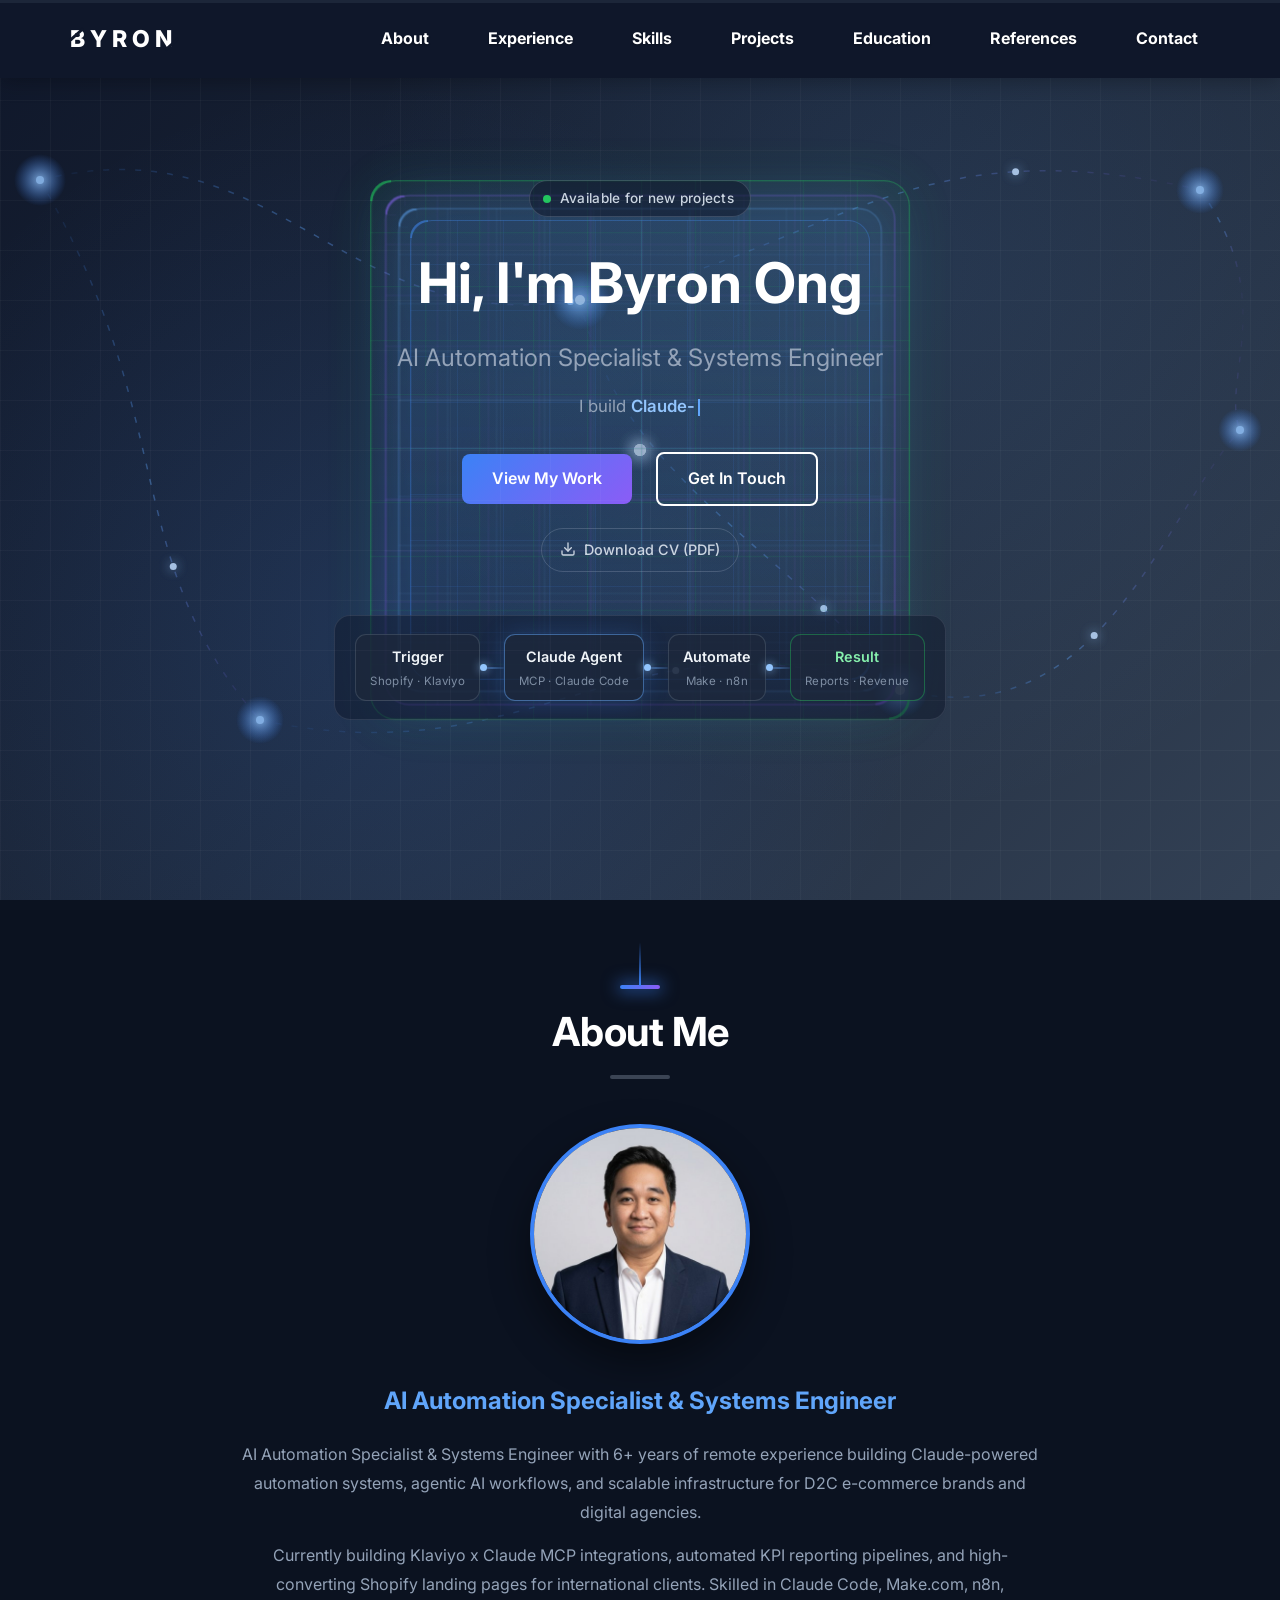
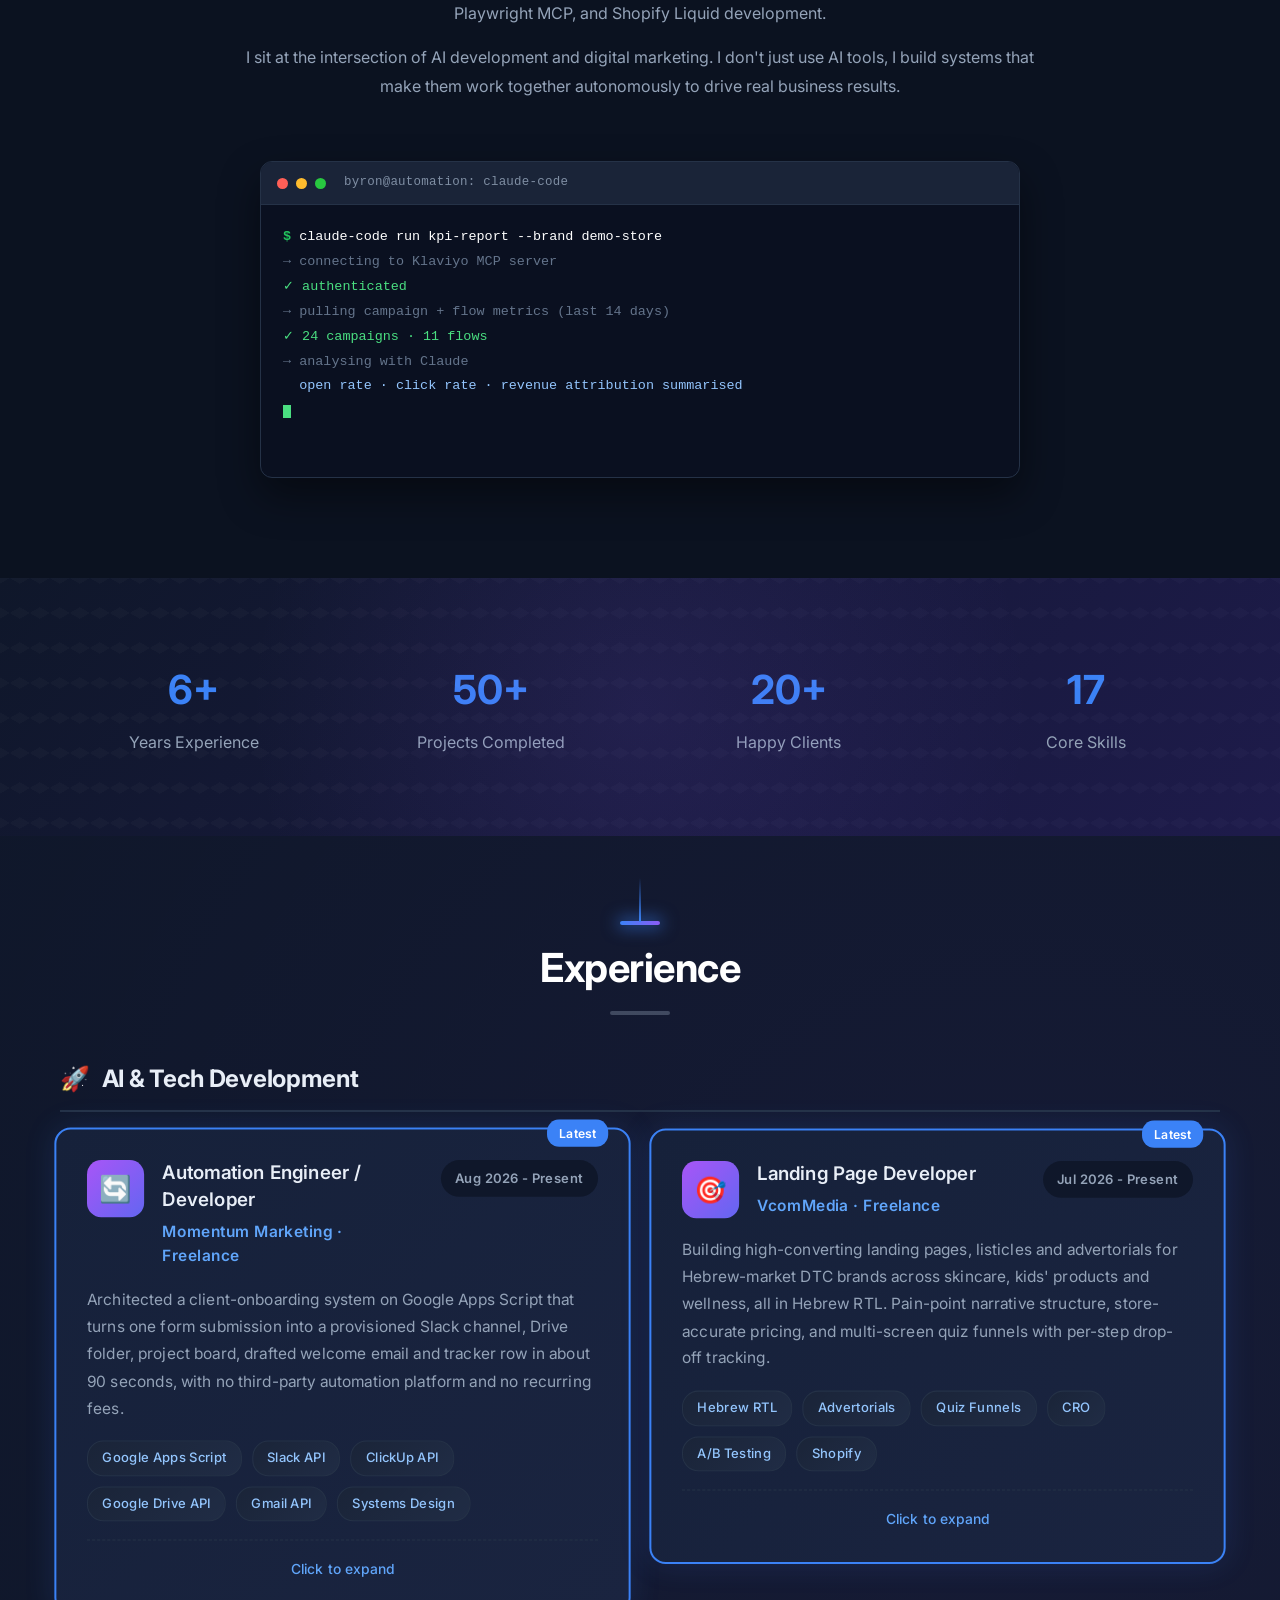
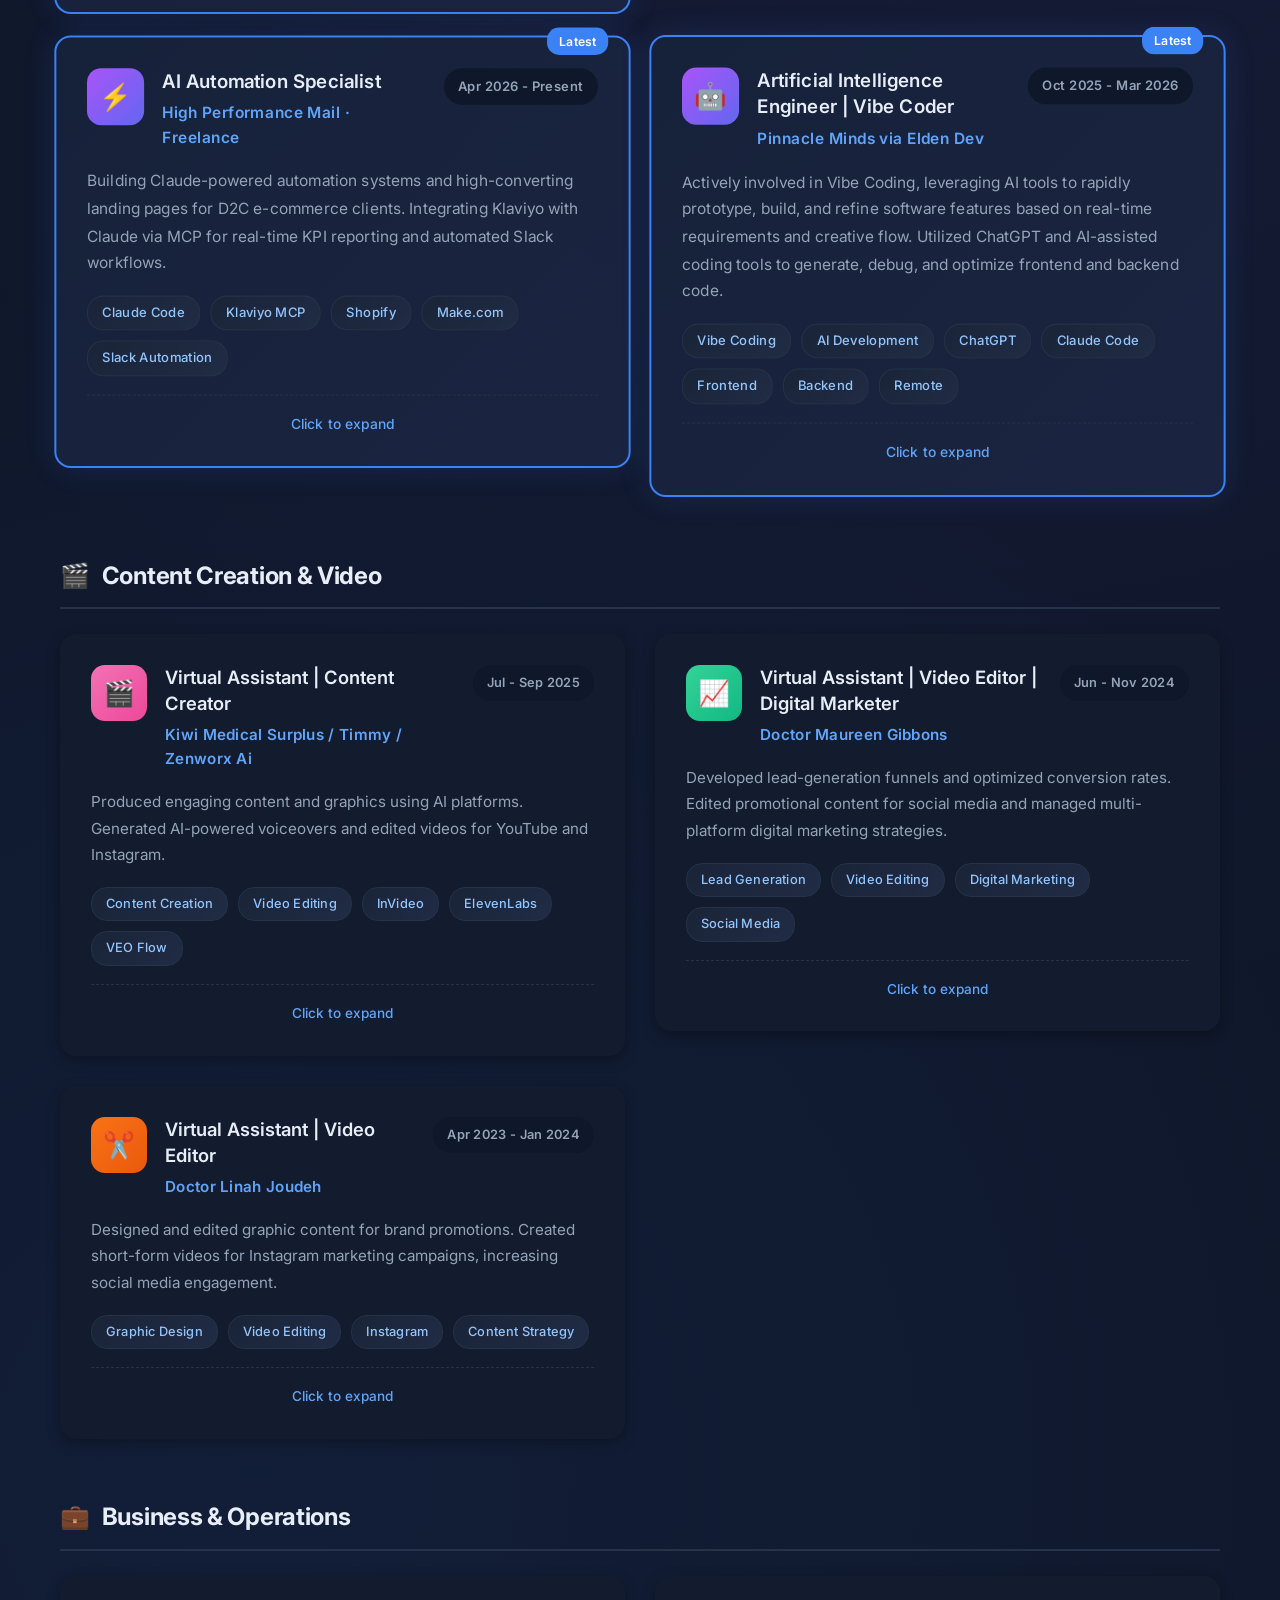
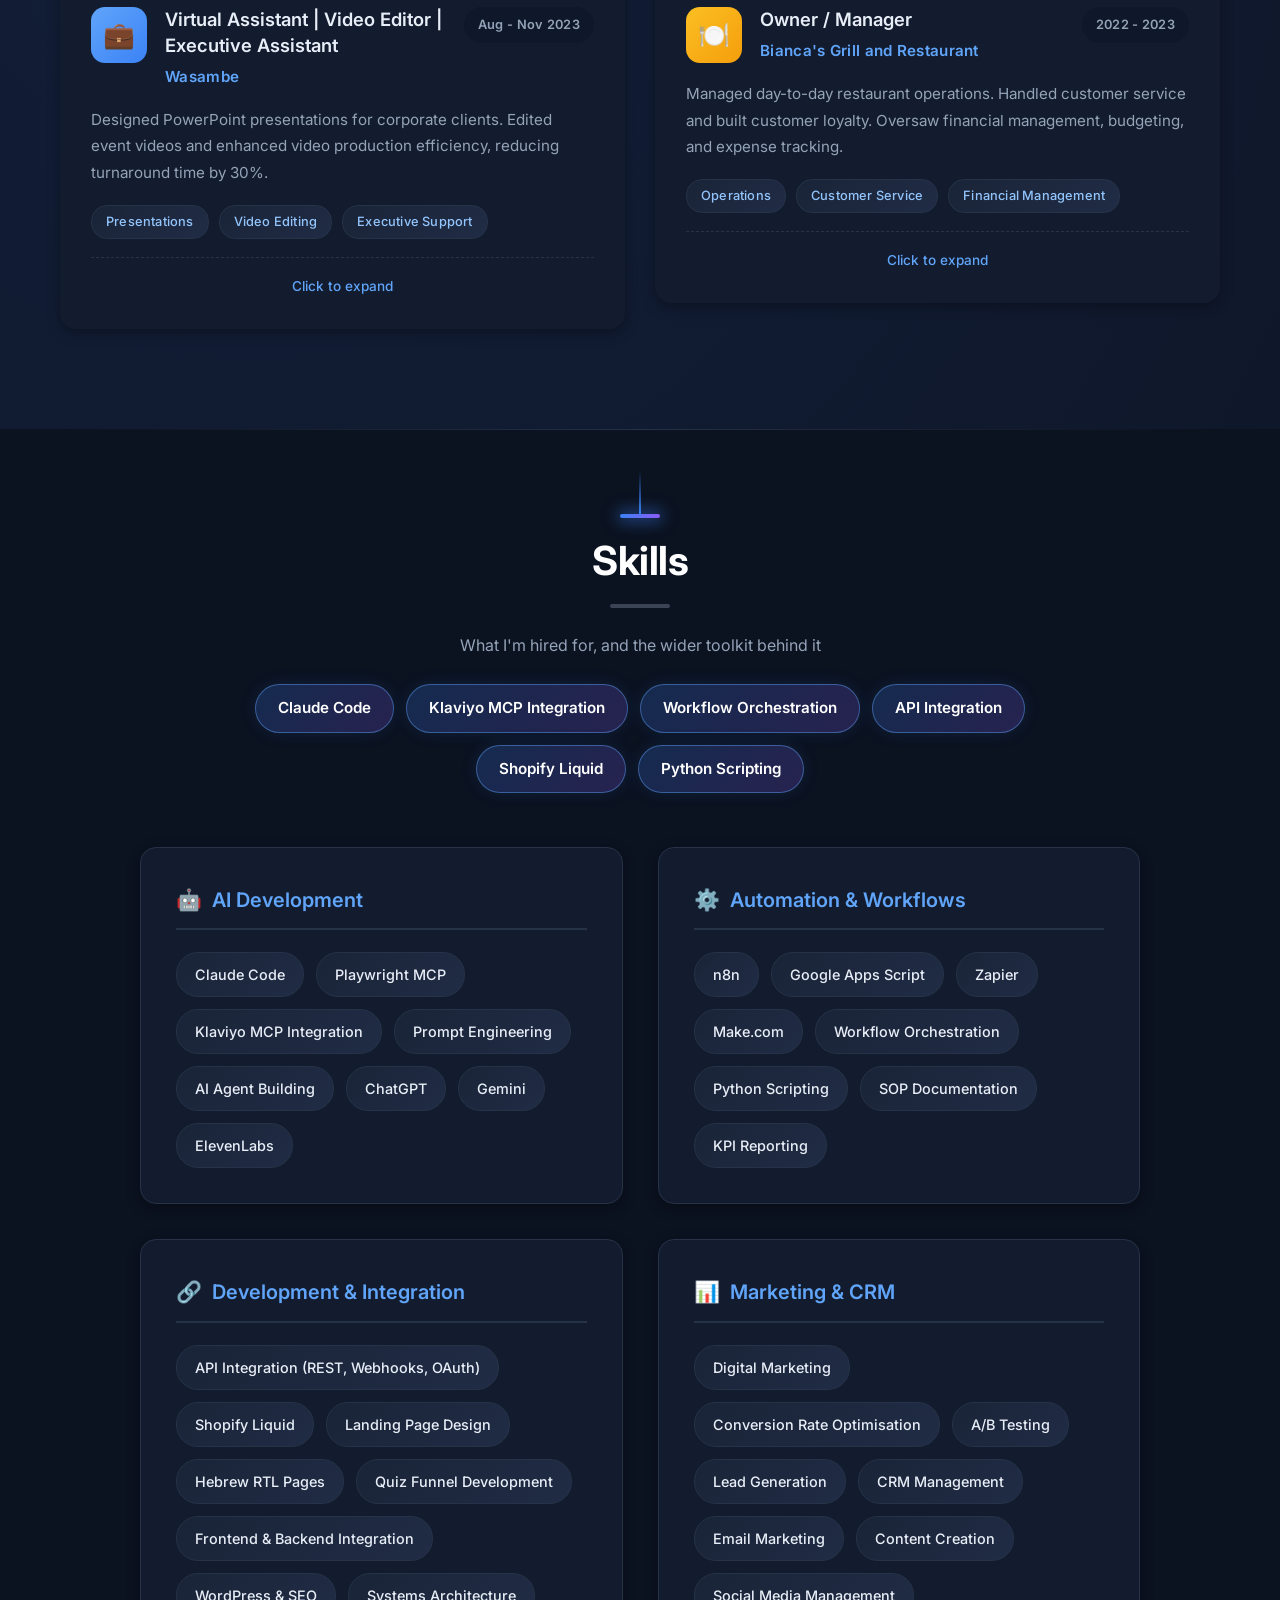
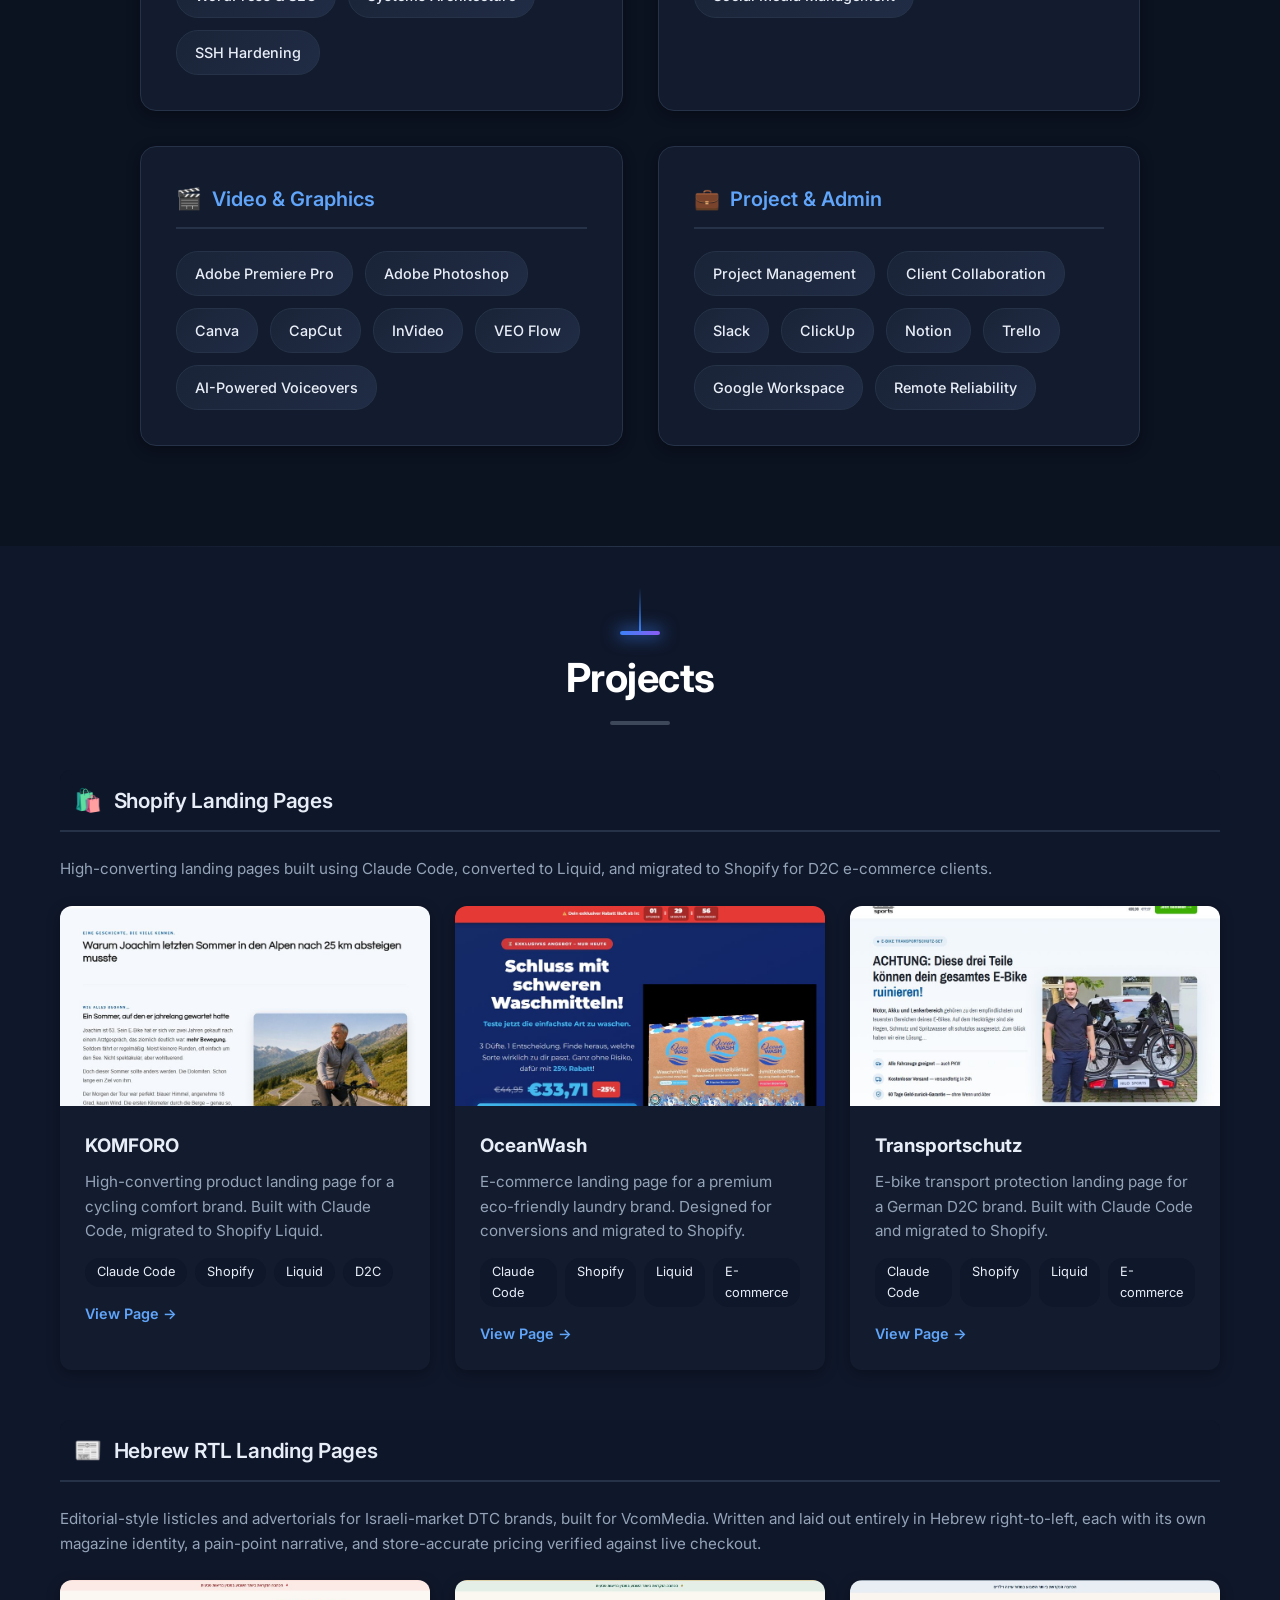
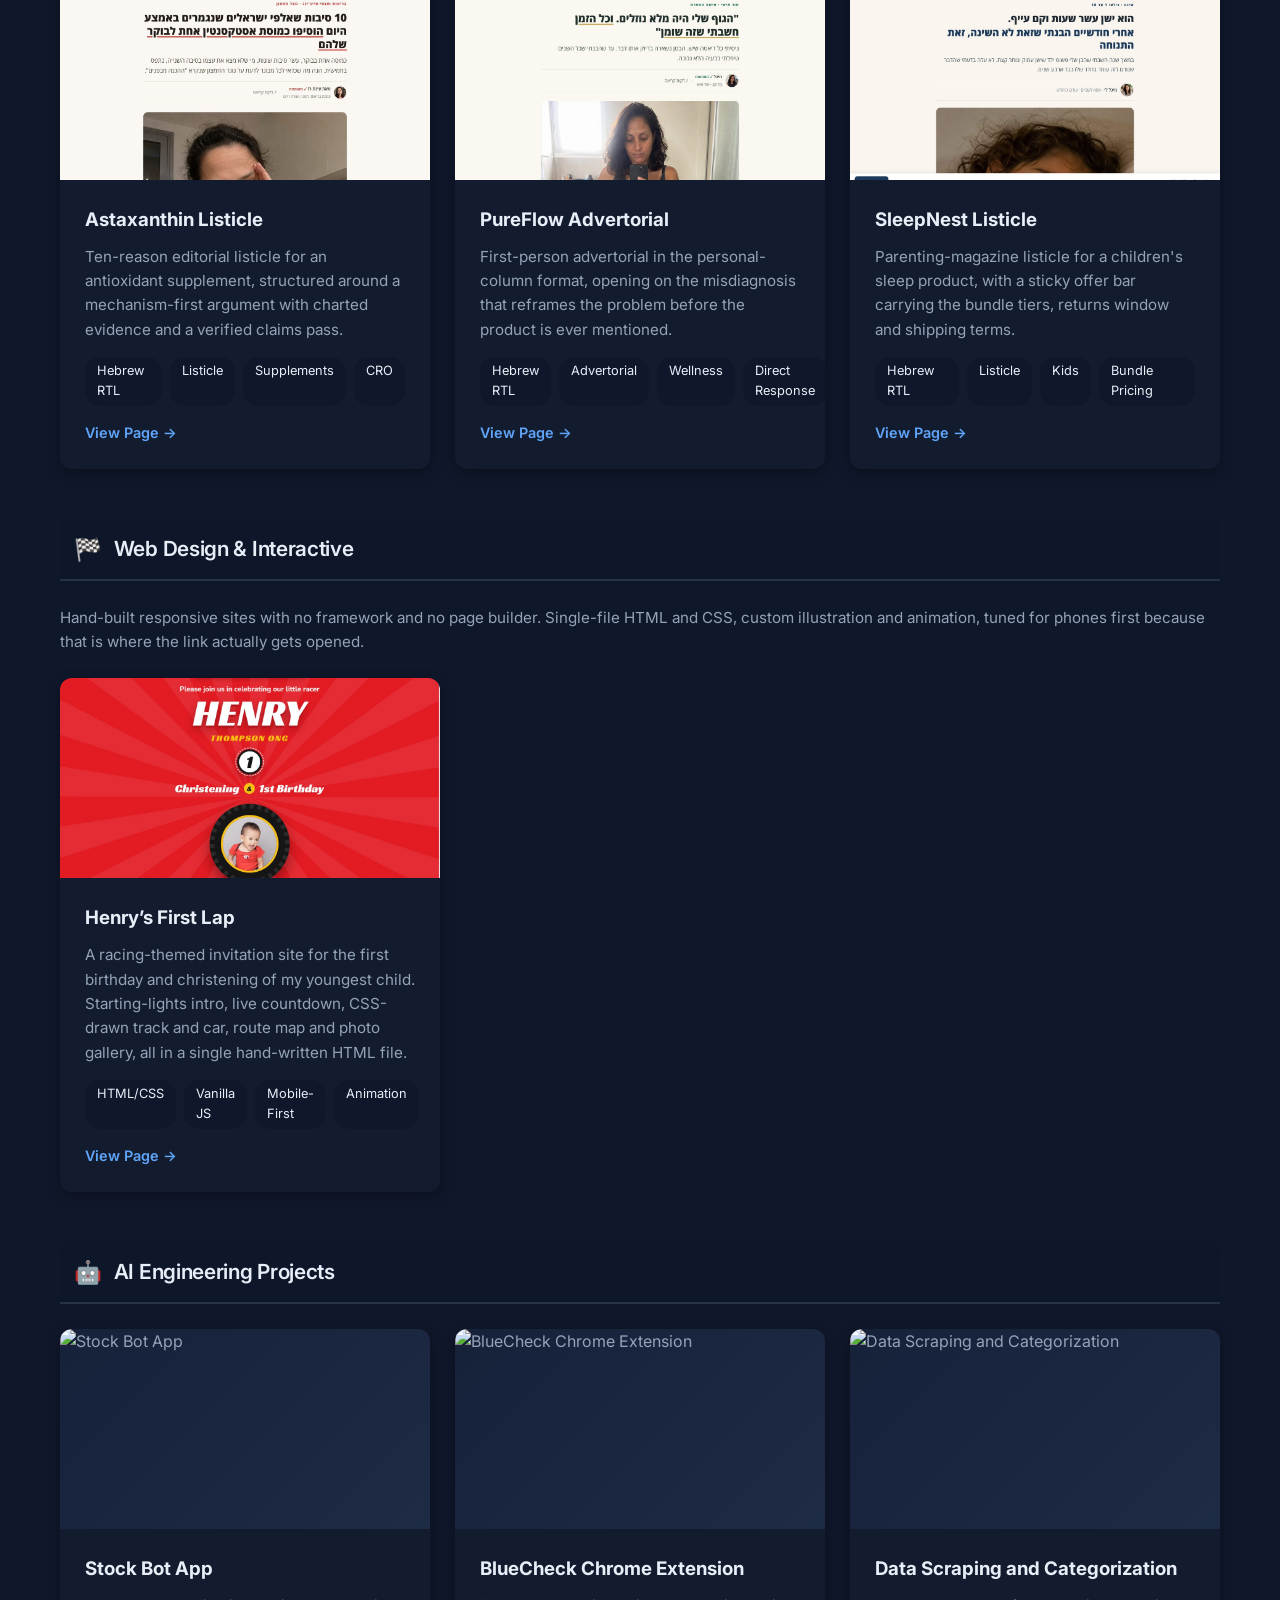
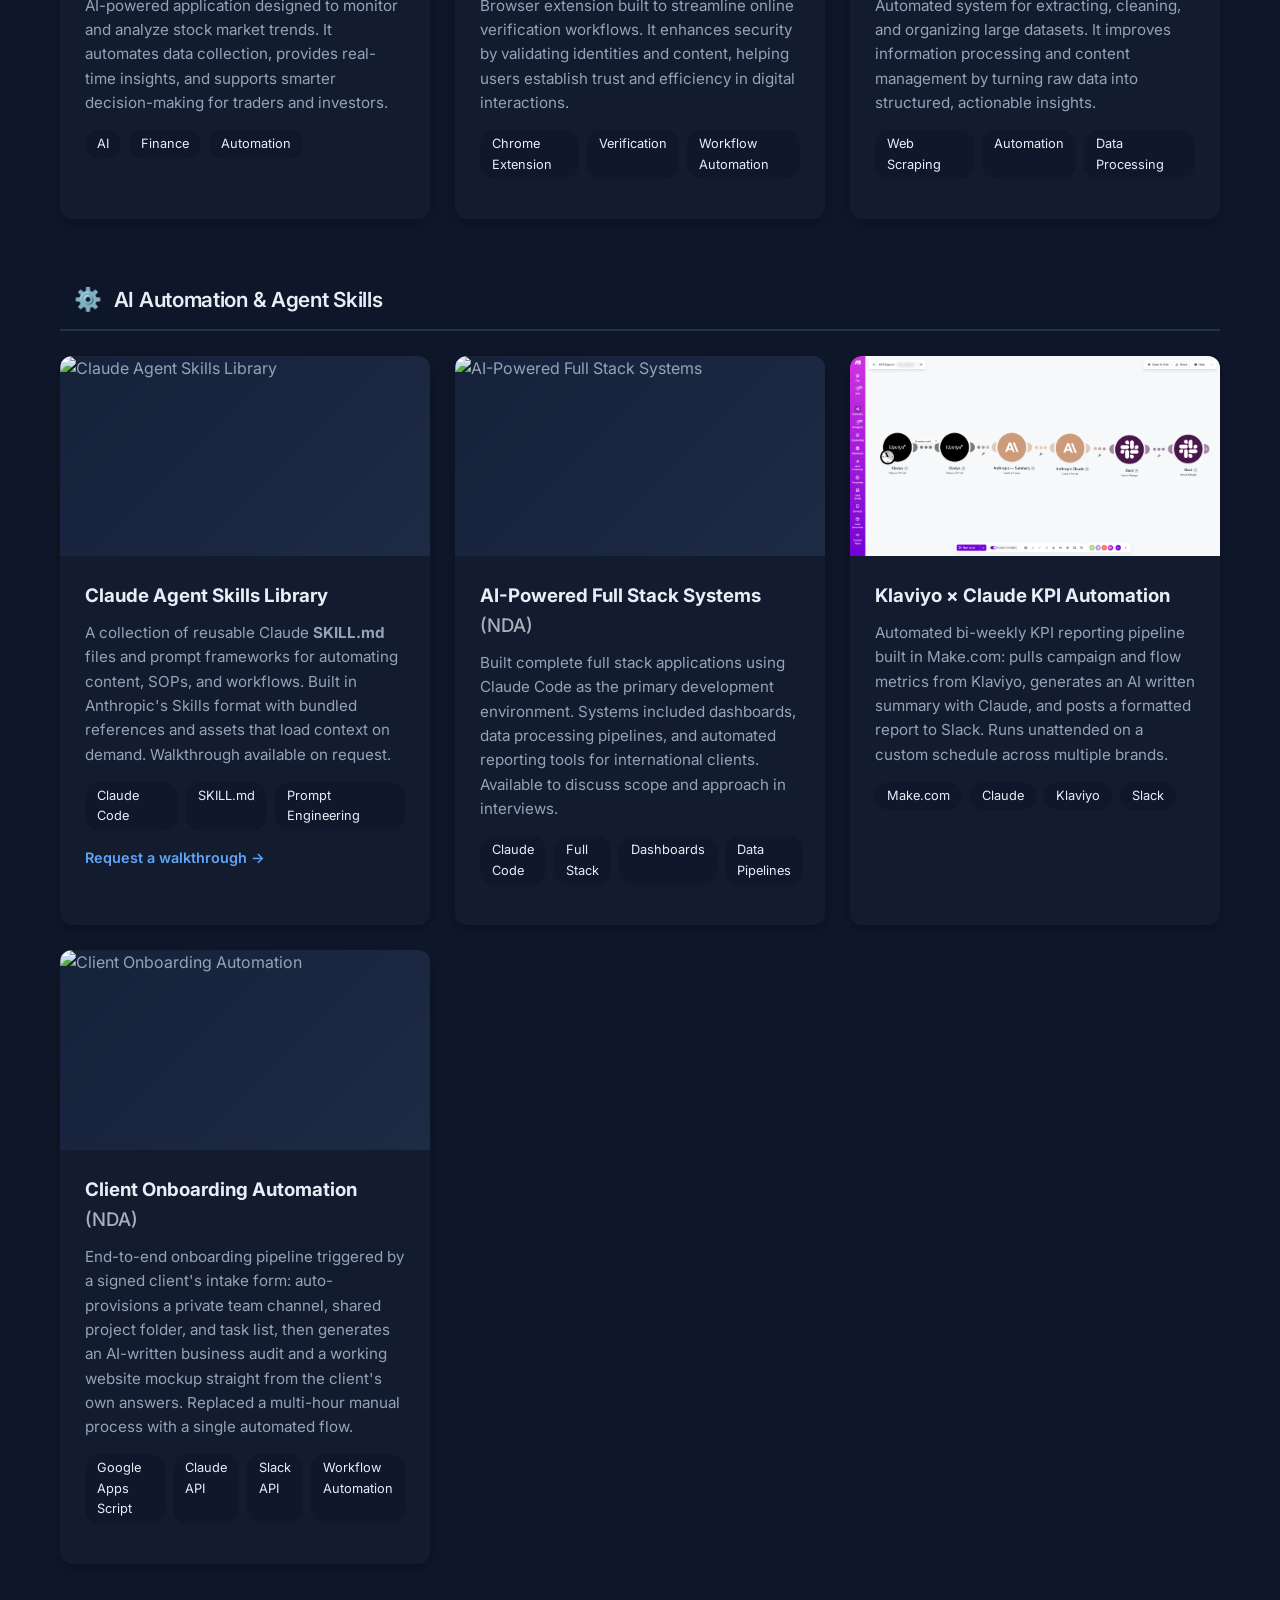
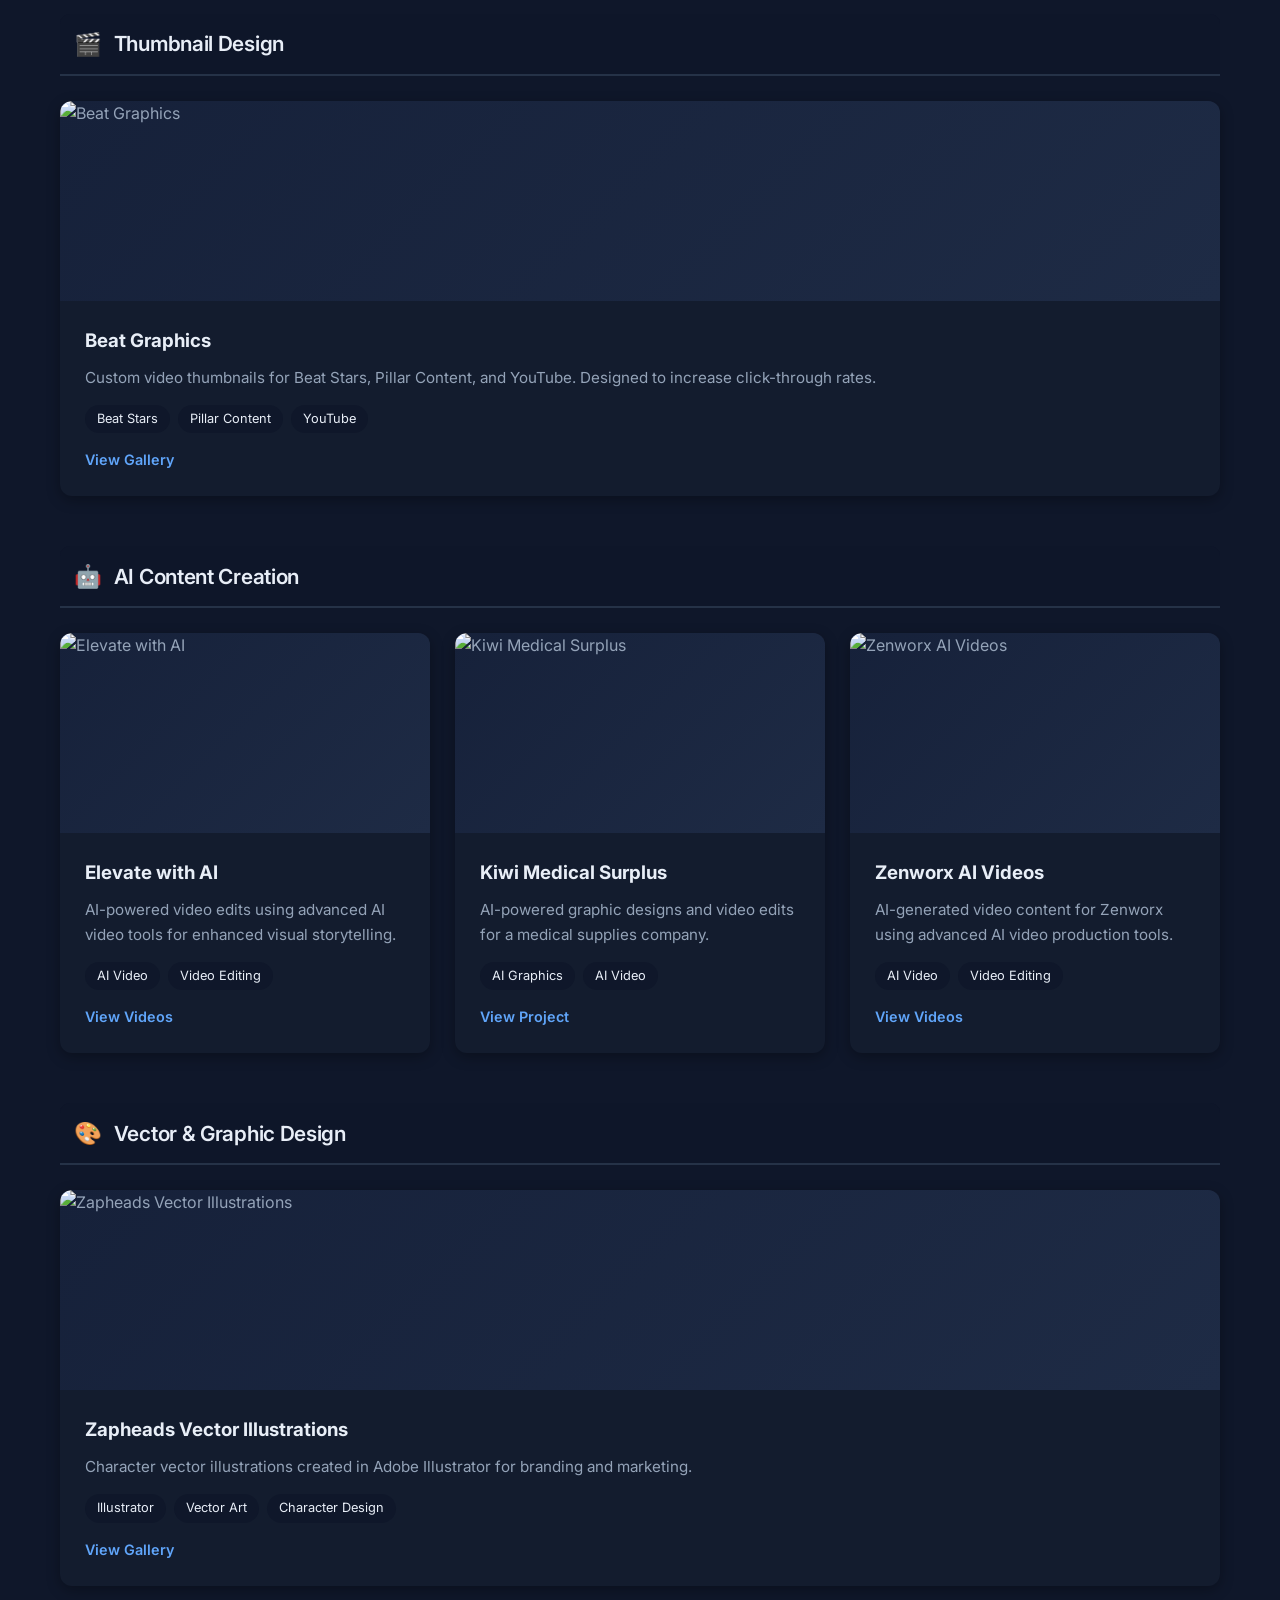
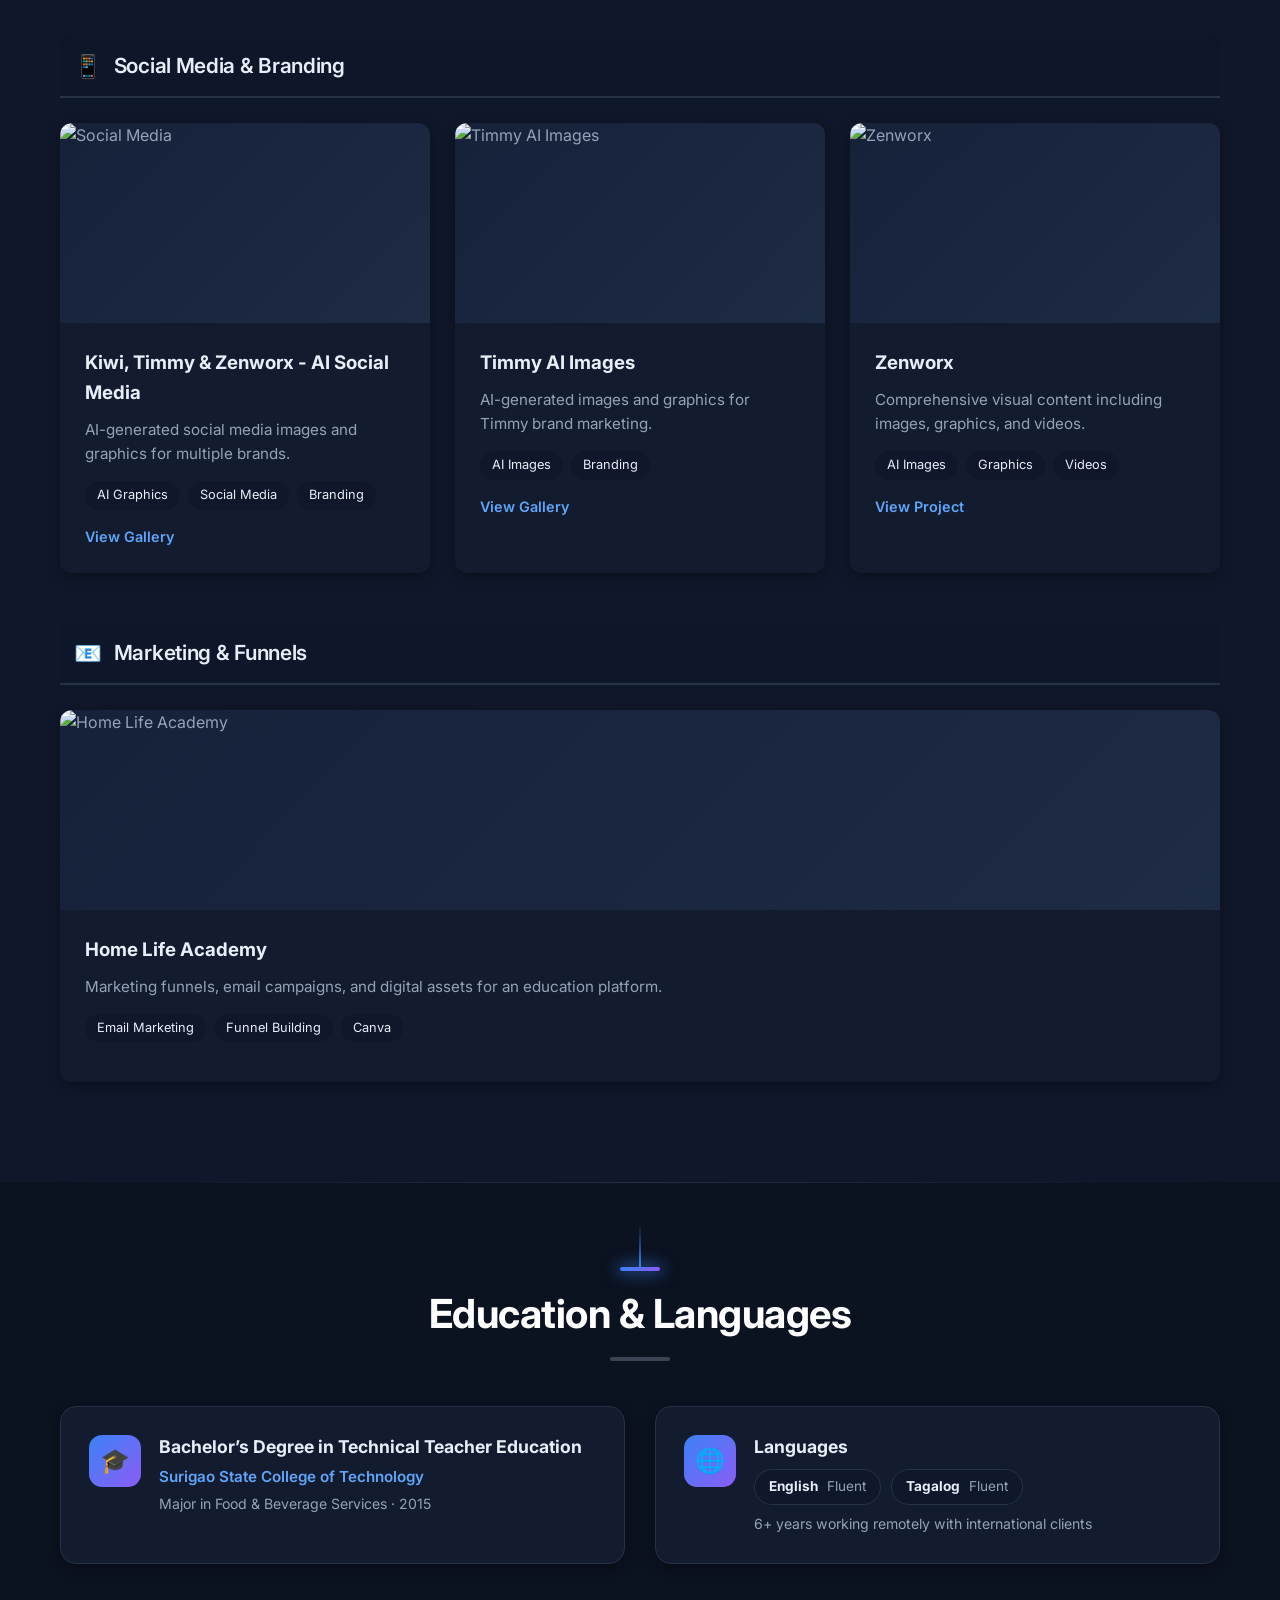
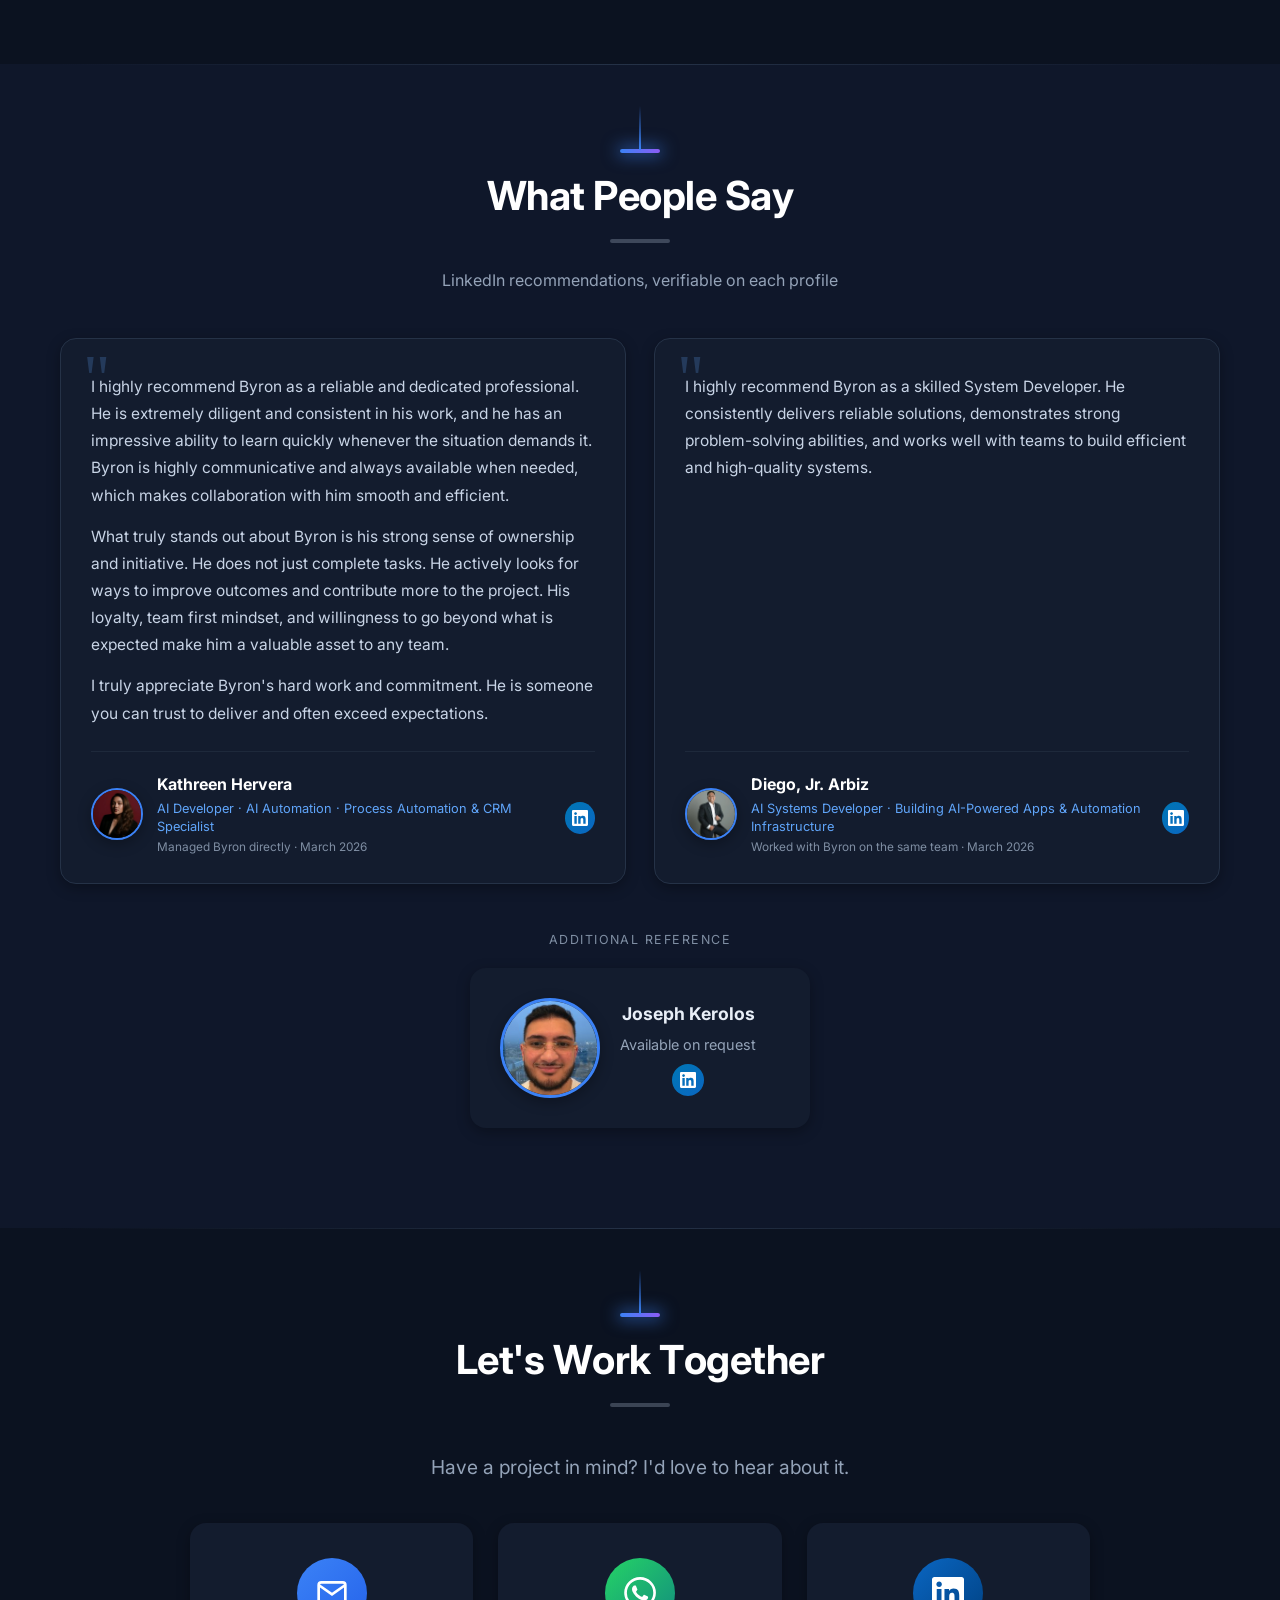
==== index.html @ 786660c9 "Reword Henry's First Lap description Name the occasion as the first birthday and christening of my y" ====
<!DOCTYPE html>
<html lang="en">
<head>
    <meta charset="UTF-8">
    <meta name="viewport" content="width=device-width, initial-scale=1.0">
    <title>Byron Ong | AI Automation Specialist &amp; Systems Engineer</title>
    <meta name="description" content="AI Automation Specialist &amp; Systems Engineer with 6+ years of remote experience. I build Claude-powered automations, agentic AI workflows, and high-converting Shopify landing pages for D2C brands and agencies.">
    <meta name="author" content="Byron Ong">
    <link rel="canonical" href="https://byronong-maker.github.io/Portfolio/">

    <!-- Open Graph: controls the preview card on LinkedIn, Facebook, Slack, WhatsApp -->
    <meta property="og:type" content="website">
    <meta property="og:site_name" content="Byron Ong">
    <meta property="og:title" content="Byron Ong | AI Automation Specialist &amp; Systems Engineer">
    <meta property="og:description" content="I build Claude-powered automations, agentic AI workflows, and high-converting Shopify landing pages. 6+ years remote, 50+ projects delivered.">
    <meta property="og:url" content="https://byronong-maker.github.io/Portfolio/">
    <meta property="og:image" content="https://byronong-maker.github.io/Portfolio/assets/og-cover.png">
    <meta property="og:image:width" content="1200">
    <meta property="og:image:height" content="630">
    <meta property="og:image:alt" content="Byron Ong, AI Automation Specialist and Systems Engineer">

    <!-- Twitter/X card -->
    <meta name="twitter:card" content="summary_large_image">
    <meta name="twitter:title" content="Byron Ong | AI Automation Specialist &amp; Systems Engineer">
    <meta name="twitter:description" content="I build Claude-powered automations, agentic AI workflows, and high-converting Shopify landing pages. 6+ years remote, 50+ projects delivered.">
    <meta name="twitter:image" content="https://byronong-maker.github.io/Portfolio/assets/og-cover.png">

    <link rel="icon" href="assets/favicon.svg" type="image/svg+xml">
    <link rel="stylesheet" href="style.css">

    <!-- Scroll-reveal is JS-driven, so without JS every section below the hero
         would stay at opacity 0 and the page would look empty. This shows
         everything immediately. style.css also carries a timed failsafe for the
         other case: JS enabled but script.js failing to load. -->
    <noscript>
        <style>
            .section,
            .experience-card,
            .project-card,
            .skill-category,
            .skill-category .skill-tag,
            .timeline-item,
            .contact-content,
            .contact-content .contact-card,
            .tagline,
            .btn,
            .hero-status,
            .hero-rotator,
            .hero-cv,
            .hero-pipeline {
                opacity: 1 !important;
                transform: none !important;
                animation: none !important;
            }
        </style>
    </noscript>
    <link rel="preconnect" href="https://fonts.googleapis.com">
    <link rel="preconnect" href="https://fonts.gstatic.com" crossorigin>
    <link href="https://fonts.googleapis.com/css2?family=Inter:wght@300;400;500;600;700&display=swap" rel="stylesheet">
</head>
<body>
    <div class="scroll-progress" aria-hidden="true"><span id="scrollProgress"></span></div>
    <nav class="navbar" style="background-color: #0f172a !important; position: fixed; top: 0; left: 0; right: 0; z-index: 99999;">
        <div class="nav-container">
            <a href="#home" class="logo" aria-label="Byron Ong, back to top"><span class="logo-word">BYRON</span></a>
            <ul class="nav-links" style="display: flex; gap: 30px; list-style: none; margin: 0; padding: 0;">
                <li><a href="#about">About</a></li>
                <li><a href="#experience">Experience</a></li>
                <li><a href="#skills">Skills</a></li>
                <li><a href="#projects">Projects</a></li>
                <li><a href="#education">Education</a></li>
                <li><a href="#references">References</a></li>
                <li><a href="#contact">Contact</a></li>
            </ul>
            <div class="hamburger">
                <span></span>
                <span></span>
                <span></span>
            </div>
        </div>
    </nav>

    <section id="home" class="hero">
        <svg class="hero-net" viewBox="0 0 1440 900" preserveAspectRatio="xMidYMid slice" aria-hidden="true" focusable="false">
            <defs>
                <linearGradient id="netEdge" x1="0" y1="0" x2="1" y2="0">
                    <stop offset="0%" stop-color="#3b82f6" stop-opacity="0.05"/>
                    <stop offset="50%" stop-color="#60a5fa" stop-opacity="0.45"/>
                    <stop offset="100%" stop-color="#8b5cf6" stop-opacity="0.05"/>
                </linearGradient>
                <radialGradient id="netNode">
                    <stop offset="0%" stop-color="#93c5fd" stop-opacity="0.9"/>
                    <stop offset="100%" stop-color="#3b82f6" stop-opacity="0"/>
                </radialGradient>
            </defs>
            <g class="net-edges" fill="none" stroke="url(#netEdge)" stroke-width="1.5">
                <path d="M120,180 C360,120 420,340 660,300" />
                <path d="M660,300 C900,260 980,120 1280,190" />
                <path d="M120,180 C260,420 200,560 340,720" />
                <path d="M340,720 C620,780 700,600 980,690" />
                <path d="M980,690 C1180,740 1240,520 1320,430" />
                <path d="M660,300 C700,480 860,540 980,690" />
                <path d="M1280,190 C1360,300 1300,380 1320,430" />
            </g>
            <g class="net-pulses" fill="#bfdbfe">
                <circle r="3.5"><animateMotion dur="7s" repeatCount="indefinite" path="M120,180 C360,120 420,340 660,300"/></circle>
                <circle r="3.5"><animateMotion dur="8s" begin="1.2s" repeatCount="indefinite" path="M660,300 C900,260 980,120 1280,190"/></circle>
                <circle r="3.5"><animateMotion dur="9s" begin="0.6s" repeatCount="indefinite" path="M120,180 C260,420 200,560 340,720"/></circle>
                <circle r="3.5"><animateMotion dur="7.5s" begin="2s" repeatCount="indefinite" path="M340,720 C620,780 700,600 980,690"/></circle>
                <circle r="3.5"><animateMotion dur="8.5s" begin="3s" repeatCount="indefinite" path="M980,690 C1180,740 1240,520 1320,430"/></circle>
                <circle r="3.5"><animateMotion dur="6.5s" begin="1.8s" repeatCount="indefinite" path="M660,300 C700,480 860,540 980,690"/></circle>
            </g>
            <g class="net-nodes">
                <circle cx="120" cy="180" r="26" fill="url(#netNode)"/><circle cx="120" cy="180" r="4" fill="#93c5fd"/>
                <circle cx="660" cy="300" r="30" fill="url(#netNode)"/><circle cx="660" cy="300" r="5" fill="#bfdbfe"/>
                <circle cx="1280" cy="190" r="24" fill="url(#netNode)"/><circle cx="1280" cy="190" r="4" fill="#93c5fd"/>
                <circle cx="340" cy="720" r="24" fill="url(#netNode)"/><circle cx="340" cy="720" r="4" fill="#93c5fd"/>
                <circle cx="980" cy="690" r="28" fill="url(#netNode)"/><circle cx="980" cy="690" r="5" fill="#bfdbfe"/>
                <circle cx="1320" cy="430" r="22" fill="url(#netNode)"/><circle cx="1320" cy="430" r="4" fill="#93c5fd"/>
            </g>
        </svg>
        <!-- The automation stack in real 3D: four layers a job passes through,
             matching the Trigger / Claude Agent / Automate / Result strip below.
             Pure CSS 3D transforms - real perspective, no WebGL, no library. -->
        <div class="hero-stack" aria-hidden="true">
            <div class="stack-scene">
                <!-- Ordered so a packet rising through Z travels Trigger ->
                     Claude Agent -> Automate -> Result, matching the strip. -->
                <div class="stack-plane" style="--z: 0px;   --tint: 59, 130, 246;"></div>
                <div class="stack-plane" style="--z: 74px;  --tint: 96, 165, 250;"></div>
                <div class="stack-plane" style="--z: 148px; --tint: 139, 92, 246;"></div>
                <div class="stack-plane" style="--z: 222px; --tint: 34, 197, 94;"></div>
                <span class="stack-packet" style="--delay: 0s;"></span>
                <span class="stack-packet" style="--delay: 2.4s;"></span>
                <span class="stack-packet" style="--delay: 4.8s;"></span>
            </div>
        </div>
        <div class="hero-content">
            <span class="hero-status"><span class="hero-status-dot"></span>Available for new projects</span>
            <h1>Hi, I'm <span class="highlight">Byron Ong</span></h1>
            <p class="tagline">AI Automation Specialist &amp; Systems Engineer</p>
            <p class="hero-rotator">I build <span class="hero-rotator-word" id="heroRotator">agentic AI workflows</span><span class="hero-caret" aria-hidden="true"></span></p>
            <div class="hero-cta">
                <a href="#projects" class="btn btn-primary">View My Work</a>
                <a href="#contact" class="btn btn-secondary">Get In Touch</a>
            </div>
            <a href="assets/Byron-Ong-CV.pdf" class="hero-cv" download>
                <svg viewBox="0 0 24 24" fill="none" stroke="currentColor" stroke-width="2" stroke-linecap="round" stroke-linejoin="round" aria-hidden="true">
                    <path d="M21 15v4a2 2 0 0 1-2 2H5a2 2 0 0 1-2-2v-4"/>
                    <polyline points="7 10 12 15 17 10"/>
                    <line x1="12" y1="15" x2="12" y2="3"/>
                </svg>
                Download CV (PDF)
            </a>
            <div class="hero-pipeline" role="img" aria-label="Automation pipeline: trigger, Claude agent, automation layer, delivered result">
                <div class="pipe-node">
                    <span class="pipe-stage">Trigger</span>
                    <span class="pipe-tech">Shopify &middot; Klaviyo</span>
                </div>
                <div class="pipe-link"><span class="pipe-packet"></span></div>
                <div class="pipe-node pipe-node-core">
                    <span class="pipe-stage">Claude Agent</span>
                    <span class="pipe-tech">MCP &middot; Claude Code</span>
                </div>
                <div class="pipe-link"><span class="pipe-packet" style="animation-delay:.9s"></span></div>
                <div class="pipe-node">
                    <span class="pipe-stage">Automate</span>
                    <span class="pipe-tech">Make &middot; n8n</span>
                </div>
                <div class="pipe-link"><span class="pipe-packet" style="animation-delay:1.8s"></span></div>
                <div class="pipe-node pipe-node-out">
                    <span class="pipe-stage">Result</span>
                    <span class="pipe-tech">Reports &middot; Revenue</span>
                </div>
            </div>
        </div>
    </section>

    <section id="about" class="section">
        <div class="container">
            <h2 class="section-title">About Me</h2>
            <div class="about-content">
                <div class="about-image">
                    <img src="assets/byron-profile.jpg" alt="Byron Ong" class="profile-photo">
                </div>
                <div class="about-text">
                    <h3>AI Automation Specialist & Systems Engineer</h3>
                    <p>AI Automation Specialist & Systems Engineer with 6+ years of remote experience building Claude-powered automation systems, agentic AI workflows, and scalable infrastructure for D2C e-commerce brands and digital agencies.</p>
                    <p>Currently building Klaviyo x Claude MCP integrations, automated KPI reporting pipelines, and high-converting Shopify landing pages for international clients. Skilled in Claude Code, Make.com, n8n, Playwright MCP, and Shopify Liquid development.</p>
                    <p>I sit at the intersection of AI development and digital marketing. I don't just use AI tools, I build systems that make them work together autonomously to drive real business results.</p>
                </div>
            </div>
            <div class="terminal" id="aboutTerminal" role="img" aria-label="Terminal demonstration of an automated Klaviyo KPI reporting pipeline built with Claude">
                <div class="terminal-bar">
                    <span class="terminal-dot red"></span>
                    <span class="terminal-dot amber"></span>
                    <span class="terminal-dot green"></span>
                    <span class="terminal-title">byron@automation: claude-code</span>
                </div>
                <pre class="terminal-body"><code id="terminalOut"></code><span class="terminal-caret" aria-hidden="true"></span></pre>
            </div>
        </div>
    </section>

    <section class="stats-section">
        <div class="container">
            <div class="stats-grid">
                <div class="stat-item">
                    <span class="stat-number">6+</span>
                    <span class="stat-label">Years Experience</span>
                </div>
                <div class="stat-item">
                    <span class="stat-number">50+</span>
                    <span class="stat-label">Projects Completed</span>
                </div>
                <div class="stat-item">
                    <span class="stat-number">20+</span>
                    <span class="stat-label">Happy Clients</span>
                </div>
                <div class="stat-item">
                    <span class="stat-number">17</span>
                    <span class="stat-label">Core Skills</span>
                </div>
            </div>
        </div>
    </section>

    <section id="experience" class="section bg-light">
        <div class="container">
            <h2 class="section-title">Experience</h2>
            
            <div class="experience-category">
                <h3 class="category-title"><span class="category-icon">🚀</span> AI & Tech Development</h3>
                <div class="experience-grid">
                    <div class="experience-card featured" onclick="toggleExperience(this)">
                        <div class="experience-header">
                            <div class="experience-icon gradient-ai">🔄</div>
                            <div class="experience-title">
                                <h3>Automation Engineer / Developer</h3>
                                <p class="company">Momentum Marketing · Freelance</p>
                            </div>
                            <span class="experience-date">Aug 2026 - Present</span>
                        </div>
                        <p class="experience-desc">Architected a client-onboarding system on Google Apps Script that turns one form submission into a provisioned Slack channel, Drive folder, project board, drafted welcome email and tracker row in about 90 seconds, with no third-party automation platform and no recurring fees.</p>
                        <div class="experience-tags">
                            <span class="tag">Google Apps Script</span>
                            <span class="tag">Slack API</span>
                            <span class="tag">ClickUp API</span>
                            <span class="tag">Google Drive API</span>
                            <span class="tag">Gmail API</span>
                            <span class="tag">Systems Design</span>
                        </div>
                        <div class="experience-details">
                            <ul>
                                <li>Architected a fully automated client-onboarding system using Google Apps Script as the central orchestrator, removing the need for third-party automation platforms and their recurring fees</li>
                                <li>Built an end-to-end workflow from a single form submission: provisions a private Slack channel, duplicates a Drive folder template, creates a project pre-loaded with 15 delivery tasks, drafts a personalised welcome email, and logs the client to a tracking spreadsheet</li>
                                <li>Integrated the Slack, Google Drive, ClickUp and Gmail APIs into one script-driven pipeline, using a shared client-slug naming convention so every downstream system stays linked and searchable</li>
                                <li>Implemented secure credential handling via Script Properties with no hardcoded tokens, plus configuration validation and dry-run test functions to de-risk deployment</li>
                                <li>Authored the full implementation guide covering setup, configuration, testing, troubleshooting and planned extensions including offboarding and stalled-project alerts</li>
                            </ul>
                        </div>
                        <span class="expand-hint">Click to expand</span>
                    </div>
                    <div class="experience-card featured" onclick="toggleExperience(this)">
                        <div class="experience-header">
                            <div class="experience-icon gradient-ai">🎯</div>
                            <div class="experience-title">
                                <h3>Landing Page Developer</h3>
                                <p class="company">VcomMedia · Freelance</p>
                            </div>
                            <span class="experience-date">Jul 2026 - Present</span>
                        </div>
                        <p class="experience-desc">Building high-converting landing pages, listicles and advertorials for Hebrew-market DTC brands across skincare, kids' products and wellness, all in Hebrew RTL. Pain-point narrative structure, store-accurate pricing, and multi-screen quiz funnels with per-step drop-off tracking.</p>
                        <div class="experience-tags">
                            <span class="tag">Hebrew RTL</span>
                            <span class="tag">Advertorials</span>
                            <span class="tag">Quiz Funnels</span>
                            <span class="tag">CRO</span>
                            <span class="tag">A/B Testing</span>
                            <span class="tag">Shopify</span>
                        </div>
                        <div class="experience-details">
                            <ul>
                                <li>Built and optimised landing pages, listicles and advertorials for multiple Hebrew-market DTC e-commerce brands spanning skincare, kids' products, wellness and quiz funnels, all in Hebrew RTL</li>
                                <li>Restructured page narratives around a pain-point framework of problem, mechanism, proof and close, replacing generic claims with brand-owned imagery, verified ingredient data and store-accurate pricing</li>
                                <li>Rebuilt product offer and bundle-pricing logic across single, buy-2-get-1 and buy-3-get-2 tiers, then click-tested checkout flows to confirm pricing and CTAs matched live store data</li>
                                <li>Designed multi-variant test pages with three hero and title variations on a shared page body, and multi-screen quiz funnels with per-step drop-off tracking to surface conversion bottlenecks</li>
                                <li>Maintained compliance awareness across copy and imagery, avoiding medical, FTC and Meta-risk claims, and coordinated directly with clients to close guarantees, certifications and pricing confirmations before publishing</li>
                            </ul>
                        </div>
                        <span class="expand-hint">Click to expand</span>
                    </div>
                    <div class="experience-card featured" onclick="toggleExperience(this)">
                        <div class="experience-header">
                            <div class="experience-icon gradient-ai">⚡</div>
                            <div class="experience-title">
                                <h3>AI Automation Specialist</h3>
                                <p class="company">High Performance Mail · Freelance</p>
                            </div>
                            <span class="experience-date">Apr 2026 - Present</span>
                        </div>
                        <p class="experience-desc">Building Claude-powered automation systems and high-converting landing pages for D2C e-commerce clients. Integrating Klaviyo with Claude via MCP for real-time KPI reporting and automated Slack workflows.</p>
                        <div class="experience-tags">
                            <span class="tag">Claude Code</span>
                            <span class="tag">Klaviyo MCP</span>
                            <span class="tag">Shopify</span>
                            <span class="tag">Make.com</span>
                            <span class="tag">Slack Automation</span>
                        </div>
                        <div class="experience-details">
                            <ul>
                                <li>Connected Claude AI to Klaviyo via MCP server, enabling live querying of campaign and flow KPI data including open rates, click rates, and revenue attribution directly through Claude Code</li>
                                <li>Built structured KPI reporting workflows using Make.com pipelines that automatically pull Klaviyo data, analyze it with Claude, and post formatted reports to Slack on a scheduled basis</li>
                                <li>Designed and developed high-converting landing pages using HTML and CSS, then migrated them to Shopify by converting code to Liquid templates</li>
                                <li>Created detailed SOP documents for e-commerce teams covering end-to-end AI-assisted email marketing workflows from setup to automated reporting</li>
                                <li><strong>Landing Page Pipeline</strong> - Claude generates HTML → converted to Liquid → migrated to Shopify client stores</li>
                                <li><strong>Klaviyo KPI Automation</strong> - Automated campaign and flow reporting for multiple D2C brands via Slack</li>
                            </ul>
                        </div>
                        <span class="expand-hint">Click to expand</span>
                    </div>
                    <div class="experience-card featured" onclick="toggleExperience(this)">
                        <div class="experience-header">
                            <div class="experience-icon gradient-ai">🤖</div>
                            <div class="experience-title">
                                <h3>Artificial Intelligence Engineer | Vibe Coder</h3>
                                <p class="company">Pinnacle Minds via Elden Dev</p>
                            </div>
                            <span class="experience-date">Oct 2025 - Mar 2026</span>
                        </div>
                        <p class="experience-desc">Actively involved in Vibe Coding, leveraging AI tools to rapidly prototype, build, and refine software features based on real-time requirements and creative flow. Utilized ChatGPT and AI-assisted coding tools to generate, debug, and optimize frontend and backend code.</p>
                        <div class="experience-tags">
                            <span>Vibe Coding</span>
                            <span>AI Development</span>
                            <span>ChatGPT</span>
                            <span>Claude Code</span>
                            <span>Frontend</span>
                            <span>Backend</span>
                            <span>Remote</span>
                        </div>
                        <div class="experience-details">
                            <h4>Key Responsibilities:</h4>
                            <ul>
                                <li>Utilized AI tools to rapidly prototype, build, and refine software features</li>
                                <li>Collaborated with the Elden Dev team to translate ideas, prompts, and functional requirements into working applications</li>
                                <li>Built and improved internal tools, dashboards, and automation workflows</li>
                                <li>Reviewed AI-generated code to ensure functionality and clean implementations</li>
                                <li>Adapted quickly to changing project needs in a remote, AI-driven environment</li>
                            </ul>
                            <h4>Key Achievements:</h4>
                            <ul>
                                <li>Reduced development time by 40% using vibe coding methodologies</li>
                                <li>Built and deployed web applications using AI-assisted development workflows</li>
                                <li>Integrated ChatGPT API for intelligent features and automation</li>
                                <li>Collaborated with cross-functional teams to deliver scalable solutions</li>
                            </ul>
                            <h4>Projects:</h4>
                            <ul>
                                <li><strong>Stock Bot App</strong> - AI-powered application designed to monitor and analyze stock market trends. Automates data collection, provides real-time insights, and supports smarter decision-making for traders and investors.</li>
                                <li><strong>BlueCheck Chrome Extension</strong> - Browser extension built to streamline online verification workflows. Enhances security by validating identities and content, helping users establish trust and efficiency in digital interactions.</li>
                                <li><strong>Data Scraping and Categorization</strong> - Automated system for extracting, cleaning, and organizing large datasets. Improves information processing and content management by turning raw data into structured, actionable insights.</li>
                            </ul>
                        </div>
                        <span class="expand-hint">Click to expand</span>
                    </div>
                </div>
            </div>

            <div class="experience-category">
                <h3 class="category-title"><span class="category-icon">🎬</span> Content Creation & Video</h3>
                <div class="experience-grid">
                    <div class="experience-card" onclick="toggleExperience(this)">
                        <div class="experience-header">
                            <div class="experience-icon gradient-content">🎬</div>
                            <div class="experience-title">
                                <h3>Virtual Assistant | Content Creator</h3>
                                <p class="company">Kiwi Medical Surplus / Timmy / Zenworx Ai</p>
                            </div>
                            <span class="experience-date">Jul - Sep 2025</span>
                        </div>
                        <p class="experience-desc">Produced engaging content and graphics using AI platforms. Generated AI-powered voiceovers and edited videos for YouTube and Instagram.</p>
                        <div class="experience-tags">
                            <span>Content Creation</span>
                            <span>Video Editing</span>
                            <span>InVideo</span>
                            <span>ElevenLabs</span>
                            <span>VEO Flow</span>
                        </div>
                        <div class="experience-details">
                            <h4>Key Achievements:</h4>
                            <ul>
                                <li>Created 50+ videos with AI-generated voiceovers using ElevenLabs</li>
                                <li>Increased YouTube engagement by 60% through optimized content</li>
                                <li>Streamlined video production workflow using AI tools</li>
                                <li>Managed content calendar across multiple platforms</li>
                            </ul>
                        </div>
                        <span class="expand-hint">Click to expand</span>
                    </div>
                    <div class="experience-card" onclick="toggleExperience(this)">
                        <div class="experience-header">
                            <div class="experience-icon gradient-marketing">📈</div>
                            <div class="experience-title">
                                <h3>Virtual Assistant | Video Editor | Digital Marketer</h3>
                                <p class="company">Doctor Maureen Gibbons</p>
                            </div>
                            <span class="experience-date">Jun - Nov 2024</span>
                        </div>
                        <p class="experience-desc">Developed lead-generation funnels and optimized conversion rates. Edited promotional content for social media and managed multi-platform digital marketing strategies.</p>
                        <div class="experience-tags">
                            <span>Lead Generation</span>
                            <span>Video Editing</span>
                            <span>Digital Marketing</span>
                            <span>Social Media</span>
                        </div>
                        <div class="experience-details">
                            <h4>Key Achievements:</h4>
                            <ul>
                                <li>Built high-converting lead magnet funnels that generated 200+ leads monthly</li>
                                <li>Improved conversion rates by 35% through A/B testing and optimization</li>
                                <li>Created 100+ promotional videos for social media campaigns</li>
                                <li>Managed email marketing campaigns with 25% open rates</li>
                            </ul>
                        </div>
                        <span class="expand-hint">Click to expand</span>
                    </div>
                    <div class="experience-card" onclick="toggleExperience(this)">
                        <div class="experience-header">
                            <div class="experience-icon gradient-social">✂️</div>
                            <div class="experience-title">
                                <h3>Virtual Assistant | Video Editor</h3>
                                <p class="company">Doctor Linah Joudeh</p>
                            </div>
                            <span class="experience-date">Apr 2023 - Jan 2024</span>
                        </div>
                        <p class="experience-desc">Designed and edited graphic content for brand promotions. Created short-form videos for Instagram marketing campaigns, increasing social media engagement.</p>
                        <div class="experience-tags">
                            <span>Graphic Design</span>
                            <span>Video Editing</span>
                            <span>Instagram</span>
                            <span>Content Strategy</span>
                        </div>
                        <div class="experience-details">
                            <h4>Key Achievements:</h4>
                            <ul>
                                <li>Increased Instagram follower engagement by 150%</li>
                                <li>Created 200+ custom graphics for brand promotions</li>
                                <li>Produced 50+ short-form videos for Reels and Stories</li>
                                <li>Developed cohesive brand visual identity</li>
                            </ul>
                        </div>
                        <span class="expand-hint">Click to expand</span>
                    </div>
                </div>
            </div>

            <div class="experience-category">
                <h3 class="category-title"><span class="category-icon">💼</span> Business & Operations</h3>
                <div class="experience-grid">
                    <div class="experience-card" onclick="toggleExperience(this)">
                        <div class="experience-header">
                            <div class="experience-icon gradient-business">💼</div>
                            <div class="experience-title">
                                <h3>Virtual Assistant | Video Editor | Executive Assistant</h3>
                                <p class="company">Wasambe</p>
                            </div>
                            <span class="experience-date">Aug - Nov 2023</span>
                        </div>
                        <p class="experience-desc">Designed PowerPoint presentations for corporate clients. Edited event videos and enhanced video production efficiency, reducing turnaround time by 30%.</p>
                        <div class="experience-tags">
                            <span>Presentations</span>
                            <span>Video Editing</span>
                            <span>Executive Support</span>
                        </div>
                        <div class="experience-details">
                            <h4>Key Achievements:</h4>
                            <ul>
                                <li>Reduced video production turnaround time by 30%</li>
                                <li>Created 50+ professional PowerPoint presentations for corporate clients</li>
                                <li>Edited 20+ event videos for corporate functions</li>
                                <li>Supported C-level executives with scheduling and communications</li>
                            </ul>
                        </div>
                        <span class="expand-hint">Click to expand</span>
                    </div>
                    <div class="experience-card" onclick="toggleExperience(this)">
                        <div class="experience-header">
                            <div class="experience-icon gradient-ops">🍽️</div>
                            <div class="experience-title">
                                <h3>Owner / Manager</h3>
                                <p class="company">Bianca's Grill and Restaurant</p>
                            </div>
                            <span class="experience-date">2022 - 2023</span>
                        </div>
                        <p class="experience-desc">Managed day-to-day restaurant operations. Handled customer service and built customer loyalty. Oversaw financial management, budgeting, and expense tracking.</p>
                        <div class="experience-tags">
                            <span>Operations</span>
                            <span>Customer Service</span>
                            <span>Financial Management</span>
                        </div>
                        <div class="experience-details">
                            <h4>Key Achievements:</h4>
                            <ul>
                                <li>Managed full P&L responsibilities and annual budget of $500K+</li>
                                <li>Built a loyal customer base with 40% repeat business</li>
                                <li>Hired and trained 15+ staff members</li>
                                <li>Implemented cost-saving measures that reduced expenses by 15%</li>
                            </ul>
                        </div>
                        <span class="expand-hint">Click to expand</span>
                    </div>
                </div>
            </div>
        </div>
    </section>

    <section id="skills" class="section">
        <div class="container">
            <h2 class="section-title">Skills</h2>
            <p class="section-subtitle">What I'm hired for, and the wider toolkit behind it</p>
            <div class="skills-core">
                <span class="core-skill">Claude Code</span>
                <span class="core-skill">Klaviyo MCP Integration</span>
                <span class="core-skill">Workflow Orchestration</span>
                <span class="core-skill">API Integration</span>
                <span class="core-skill">Shopify Liquid</span>
                <span class="core-skill">Python Scripting</span>
            </div>
            <div class="skills-grid">
                <div class="skill-category">
                    <h3><span class="skill-icon">🤖</span> AI Development</h3>
                    <div class="skill-tags">
                        <span class="skill-tag">Claude Code</span>
                        <span class="skill-tag">Playwright MCP</span>
                        <span class="skill-tag">Klaviyo MCP Integration</span>
                        <span class="skill-tag">Prompt Engineering</span>
                        <span class="skill-tag">AI Agent Building</span>
                        <span class="skill-tag">ChatGPT</span>
                        <span class="skill-tag">Gemini</span>
                        <span class="skill-tag">ElevenLabs</span>
                    </div>
                </div>
                <div class="skill-category">
                    <h3><span class="skill-icon">⚙️</span> Automation & Workflows</h3>
                    <div class="skill-tags">
                        <span class="skill-tag">n8n</span>
                        <span class="skill-tag">Google Apps Script</span>
                        <span class="skill-tag">Zapier</span>
                        <span class="skill-tag">Make.com</span>
                        <span class="skill-tag">Workflow Orchestration</span>
                        <span class="skill-tag">Python Scripting</span>
                        <span class="skill-tag">SOP Documentation</span>
                        <span class="skill-tag">KPI Reporting</span>
                    </div>
                </div>
                <div class="skill-category">
                    <h3><span class="skill-icon">🔗</span> Development & Integration</h3>
                    <div class="skill-tags">
                        <span class="skill-tag">API Integration (REST, Webhooks, OAuth)</span>
                        <span class="skill-tag">Shopify Liquid</span>
                        <span class="skill-tag">Landing Page Design</span>
                        <span class="skill-tag">Hebrew RTL Pages</span>
                        <span class="skill-tag">Quiz Funnel Development</span>
                        <span class="skill-tag">Frontend & Backend Integration</span>
                        <span class="skill-tag">WordPress & SEO</span>
                        <span class="skill-tag">Systems Architecture</span>
                        <span class="skill-tag">SSH Hardening</span>
                    </div>
                </div>
                <div class="skill-category">
                    <h3><span class="skill-icon">📊</span> Marketing & CRM</h3>
                    <div class="skill-tags">
                        <span class="skill-tag">Digital Marketing</span>
                        <span class="skill-tag">Conversion Rate Optimisation</span>
                        <span class="skill-tag">A/B Testing</span>
                        <span class="skill-tag">Lead Generation</span>
                        <span class="skill-tag">CRM Management</span>
                        <span class="skill-tag">Email Marketing</span>
                        <span class="skill-tag">Content Creation</span>
                        <span class="skill-tag">Social Media Management</span>
                    </div>
                </div>
                <div class="skill-category">
                    <h3><span class="skill-icon">🎬</span> Video & Graphics</h3>
                    <div class="skill-tags">
                        <span class="skill-tag">Adobe Premiere Pro</span>
                        <span class="skill-tag">Adobe Photoshop</span>
                        <span class="skill-tag">Canva</span>
                        <span class="skill-tag">CapCut</span>
                        <span class="skill-tag">InVideo</span>
                        <span class="skill-tag">VEO Flow</span>
                        <span class="skill-tag">AI-Powered Voiceovers</span>
                    </div>
                </div>
                <div class="skill-category">
                    <h3><span class="skill-icon">💼</span> Project & Admin</h3>
                    <div class="skill-tags">
                        <span class="skill-tag">Project Management</span>
                        <span class="skill-tag">Client Collaboration</span>
                        <span class="skill-tag">Slack</span>
                        <span class="skill-tag">ClickUp</span>
                        <span class="skill-tag">Notion</span>
                        <span class="skill-tag">Trello</span>
                        <span class="skill-tag">Google Workspace</span>
                        <span class="skill-tag">Remote Reliability</span>
                    </div>
                </div>
            </div>
        </div>
    </section>

    <section id="projects" class="section bg-light">
        <div class="container">
            <h2 class="section-title">Projects</h2>
            
            <div class="project-category">
                <h3 class="category-title"><span class="category-icon">🛍️</span> Shopify Landing Pages</h3>
                <p style="color: var(--text-light); margin-bottom: 24px; font-size: 0.95rem;">High-converting landing pages built using Claude Code, converted to Liquid, and migrated to Shopify for D2C e-commerce clients.</p>
                <div class="projects-grid">
                    <div class="project-card" style="cursor: pointer;" onclick="window.open('pages/komforo/index.html', '_blank')">
                        <div class="project-image">
                            <img src="assets/work-komforo.jpg" alt="KOMFORO landing page built by Byron Ong" loading="lazy">
                        </div>
                        <div class="project-info">
                            <h3>KOMFORO</h3>
                            <p>High-converting product landing page for a cycling comfort brand. Built with Claude Code, migrated to Shopify Liquid.</p>
                            <div class="project-tags">
                                <span>Claude Code</span>
                                <span>Shopify</span>
                                <span>Liquid</span>
                                <span>D2C</span>
                            </div>
                            <div class="project-links">
                                <a href="pages/komforo/index.html" target="_blank" rel="noopener" class="project-link">View Page →</a>
                            </div>
                        </div>
                    </div>
                    <div class="project-card" style="cursor: pointer;" onclick="window.open('pages/oceanwash/index.html', '_blank')">
                        <div class="project-image">
                            <img src="assets/work-oceanwash.jpg" alt="OceanWash landing page built by Byron Ong" loading="lazy">
                        </div>
                        <div class="project-info">
                            <h3>OceanWash</h3>
                            <p>E-commerce landing page for a premium eco-friendly laundry brand. Designed for conversions and migrated to Shopify.</p>
                            <div class="project-tags">
                                <span>Claude Code</span>
                                <span>Shopify</span>
                                <span>Liquid</span>
                                <span>E-commerce</span>
                            </div>
                            <div class="project-links">
                                <a href="pages/oceanwash/index.html" target="_blank" rel="noopener" class="project-link">View Page →</a>
                            </div>
                        </div>
                    </div>
                    <div class="project-card" style="cursor: pointer;" onclick="window.open('pages/transportschutz/index.html', '_blank')">
                        <div class="project-image">
                            <img src="assets/work-transportschutz.jpg" alt="Transportschutz landing page built by Byron Ong" loading="lazy">
                        </div>
                        <div class="project-info">
                            <h3>Transportschutz</h3>
                            <p>E-bike transport protection landing page for a German D2C brand. Built with Claude Code and migrated to Shopify.</p>
                            <div class="project-tags">
                                <span>Claude Code</span>
                                <span>Shopify</span>
                                <span>Liquid</span>
                                <span>E-commerce</span>
                            </div>
                            <div class="project-links">
                                <a href="pages/transportschutz/index.html" target="_blank" rel="noopener" class="project-link">View Page →</a>
                            </div>
                        </div>
                    </div>
                </div>
            </div>

            <div class="project-category">
                <h3 class="category-title"><span class="category-icon">📰</span> Hebrew RTL Landing Pages</h3>
                <p style="color: var(--text-light); margin-bottom: 24px; font-size: 0.95rem;">Editorial-style listicles and advertorials for Israeli-market DTC brands, built for VcomMedia. Written and laid out entirely in Hebrew right-to-left, each with its own magazine identity, a pain-point narrative, and store-accurate pricing verified against live checkout.</p>
                <div class="projects-grid">
                    <div class="project-card" style="cursor: pointer;" onclick="window.open('https://byronong-maker.github.io/lp-reviews/astaxanthin-listicle.html', '_blank')">
                        <div class="project-image">
                            <img src="assets/work-vcom-astaxanthin.jpg" alt="Hebrew RTL listicle landing page for an astaxanthin supplement, built by Byron Ong" loading="lazy">
                        </div>
                        <div class="project-info">
                            <h3>Astaxanthin Listicle</h3>
                            <p>Ten-reason editorial listicle for an antioxidant supplement, structured around a mechanism-first argument with charted evidence and a verified claims pass.</p>
                            <div class="project-tags">
                                <span>Hebrew RTL</span>
                                <span>Listicle</span>
                                <span>Supplements</span>
                                <span>CRO</span>
                            </div>
                            <div class="project-links">
                                <a href="https://byronong-maker.github.io/lp-reviews/astaxanthin-listicle.html" target="_blank" rel="noopener" class="project-link">View Page →</a>
                            </div>
                        </div>
                    </div>
                    <div class="project-card" style="cursor: pointer;" onclick="window.open('https://byronong-maker.github.io/lp-reviews/elovate-pureflow-advertorial.html', '_blank')">
                        <div class="project-image">
                            <img src="assets/work-vcom-pureflow.jpg" alt="Hebrew RTL advertorial landing page for a digestive wellness brand, built by Byron Ong" loading="lazy">
                        </div>
                        <div class="project-info">
                            <h3>PureFlow Advertorial</h3>
                            <p>First-person advertorial in the personal-column format, opening on the misdiagnosis that reframes the problem before the product is ever mentioned.</p>
                            <div class="project-tags">
                                <span>Hebrew RTL</span>
                                <span>Advertorial</span>
                                <span>Wellness</span>
                                <span>Direct Response</span>
                            </div>
                            <div class="project-links">
                                <a href="https://byronong-maker.github.io/lp-reviews/elovate-pureflow-advertorial.html" target="_blank" rel="noopener" class="project-link">View Page →</a>
                            </div>
                        </div>
                    </div>
                    <div class="project-card" style="cursor: pointer;" onclick="window.open('https://byronong-maker.github.io/lp-reviews/wetwise-sleepnest-listicle.html', '_blank')">
                        <div class="project-image">
                            <img src="assets/work-vcom-sleepnest.jpg" alt="Hebrew RTL listicle landing page for a children's posture pillow, built by Byron Ong" loading="lazy">
                        </div>
                        <div class="project-info">
                            <h3>SleepNest Listicle</h3>
                            <p>Parenting-magazine listicle for a children's sleep product, with a sticky offer bar carrying the bundle tiers, returns window and shipping terms.</p>
                            <div class="project-tags">
                                <span>Hebrew RTL</span>
                                <span>Listicle</span>
                                <span>Kids</span>
                                <span>Bundle Pricing</span>
                            </div>
                            <div class="project-links">
                                <a href="https://byronong-maker.github.io/lp-reviews/wetwise-sleepnest-listicle.html" target="_blank" rel="noopener" class="project-link">View Page →</a>
                            </div>
                        </div>
                    </div>
                </div>
            </div>

            <div class="project-category">
                <h3 class="category-title"><span class="category-icon">🏁</span> Web Design &amp; Interactive</h3>
                <p style="color: var(--text-light); margin-bottom: 24px; font-size: 0.95rem;">Hand-built responsive sites with no framework and no page builder. Single-file HTML and CSS, custom illustration and animation, tuned for phones first because that is where the link actually gets opened.</p>
                <!-- Capped column width: auto-fit would stretch a lone card across the
                     full row, which crops its cover image to a letterbox slit. -->
                <div class="projects-grid" style="grid-template-columns: repeat(auto-fit, minmax(300px, 380px));">
                    <div class="project-card" style="cursor: pointer;" onclick="window.open('pages/henry-invitation/index.html', '_blank')">
                        <div class="project-image">
                            <img src="assets/work-henry-invitation.jpg" alt="Racing-themed christening and first birthday invitation site built by Byron Ong" loading="lazy">
                        </div>
                        <div class="project-info">
                            <h3>Henry&rsquo;s First Lap</h3>
                            <p>A racing-themed invitation site for the first birthday and christening of my youngest child. Starting-lights intro, live countdown, CSS-drawn track and car, route map and photo gallery, all in a single hand-written HTML file.</p>
                            <div class="project-tags">
                                <span>HTML/CSS</span>
                                <span>Vanilla JS</span>
                                <span>Mobile-First</span>
                                <span>Animation</span>
                            </div>
                            <div class="project-links">
                                <a href="pages/henry-invitation/index.html" target="_blank" rel="noopener" class="project-link">View Page →</a>
                            </div>
                        </div>
                    </div>
                </div>
            </div>

            <div class="project-category">
                <h3 class="category-title"><span class="category-icon">🤖</span> AI Engineering Projects</h3>
                <div class="projects-grid">
                    <div class="project-card">
                        <div class="project-image">
                            <img src="https://images.unsplash.com/photo-1611974789855-9c2a0a7236a3?w=600&h=400&fit=crop" alt="Stock Bot App">
                        </div>
                        <div class="project-info">
                            <h3>Stock Bot App</h3>
                            <p>AI-powered application designed to monitor and analyze stock market trends. It automates data collection, provides real-time insights, and supports smarter decision-making for traders and investors.</p>
                            <div class="project-tags">
                                <span>AI</span>
                                <span>Finance</span>
                                <span>Automation</span>
                            </div>
                        </div>
                    </div>
                    <div class="project-card">
                        <div class="project-image">
                            <img src="https://images.unsplash.com/photo-1614064641938-3bbee52942c7?w=600&h=400&fit=crop" alt="BlueCheck Chrome Extension">
                        </div>
                        <div class="project-info">
                            <h3>BlueCheck Chrome Extension</h3>
                            <p>Browser extension built to streamline online verification workflows. It enhances security by validating identities and content, helping users establish trust and efficiency in digital interactions.</p>
                            <div class="project-tags">
                                <span>Chrome Extension</span>
                                <span>Verification</span>
                                <span>Workflow Automation</span>
                            </div>
                        </div>
                    </div>
                    <div class="project-card">
                        <div class="project-image">
                            <img src="https://images.unsplash.com/photo-1551288049-bebda4e38f71?w=600&h=400&fit=crop" alt="Data Scraping and Categorization">
                        </div>
                        <div class="project-info">
                            <h3>Data Scraping and Categorization</h3>
                            <p>Automated system for extracting, cleaning, and organizing large datasets. It improves information processing and content management by turning raw data into structured, actionable insights.</p>
                            <div class="project-tags">
                                <span>Web Scraping</span>
                                <span>Automation</span>
                                <span>Data Processing</span>
                            </div>
                        </div>
                    </div>
                </div>
            </div>

            <div class="project-category">
                <h3 class="category-title"><span class="category-icon">⚙️</span> AI Automation &amp; Agent Skills</h3>
                <div class="projects-grid">
                    <div class="project-card">
                        <div class="project-image">
                            <img src="https://images.unsplash.com/photo-1555066931-4365d14bab8c?w=600&h=400&fit=crop" alt="Claude Agent Skills Library">
                        </div>
                        <div class="project-info">
                            <h3>Claude Agent Skills Library</h3>
                            <p>A collection of reusable Claude <strong>SKILL.md</strong> files and prompt frameworks for automating content, SOPs, and workflows. Built in Anthropic's Skills format with bundled references and assets that load context on demand. Walkthrough available on request.</p>
                            <div class="project-tags">
                                <span>Claude Code</span>
                                <span>SKILL.md</span>
                                <span>Prompt Engineering</span>
                            </div>
                            <div class="project-links">
                                <a href="#contact" class="project-link">Request a walkthrough &rarr;</a>
                            </div>
                        </div>
                    </div>
                    <div class="project-card">
                        <div class="project-image">
                            <img src="https://images.unsplash.com/photo-1551288049-bebda4e38f71?w=600&h=400&fit=crop" alt="AI-Powered Full Stack Systems">
                        </div>
                        <div class="project-info">
                            <h3>AI-Powered Full Stack Systems <span style="font-weight:500;opacity:.7;">(NDA)</span></h3>
                            <p>Built complete full stack applications using Claude Code as the primary development environment. Systems included dashboards, data processing pipelines, and automated reporting tools for international clients. Available to discuss scope and approach in interviews.</p>
                            <div class="project-tags">
                                <span>Claude Code</span>
                                <span>Full Stack</span>
                                <span>Dashboards</span>
                                <span>Data Pipelines</span>
                            </div>
                        </div>
                    </div>
                    <div class="project-card">
                        <div class="project-image">
                            <img src="assets/kpi-automation.png" alt="Klaviyo x Claude KPI Automation - Make.com scenario">
                        </div>
                        <div class="project-info">
                            <h3>Klaviyo &times; Claude KPI Automation</h3>
                            <p>Automated bi-weekly KPI reporting pipeline built in Make.com: pulls campaign and flow metrics from Klaviyo, generates an AI written summary with Claude, and posts a formatted report to Slack. Runs unattended on a custom schedule across multiple brands.</p>
                            <div class="project-tags">
                                <span>Make.com</span>
                                <span>Claude</span>
                                <span>Klaviyo</span>
                                <span>Slack</span>
                            </div>
                        </div>
                    </div>
                    <div class="project-card">
                        <div class="project-image">
                            <img src="https://images.unsplash.com/photo-1552664730-d307ca884978?w=600&h=400&fit=crop" alt="Client Onboarding Automation">
                        </div>
                        <div class="project-info">
                            <h3>Client Onboarding Automation <span style="font-weight:500;opacity:.7;">(NDA)</span></h3>
                            <p>End-to-end onboarding pipeline triggered by a signed client's intake form: auto-provisions a private team channel, shared project folder, and task list, then generates an AI-written business audit and a working website mockup straight from the client's own answers. Replaced a multi-hour manual process with a single automated flow.</p>
                            <div class="project-tags">
                                <span>Google Apps Script</span>
                                <span>Claude API</span>
                                <span>Slack API</span>
                                <span>Workflow Automation</span>
                            </div>
                        </div>
                    </div>
                </div>
            </div>

            <div class="project-category">
                <h3 class="category-title"><span class="category-icon">🎬</span> Thumbnail Design</h3>
                <div class="projects-grid">
                    <div class="project-card">
                        <div class="project-image">
                            <img src="https://images.unsplash.com/photo-1574717024653-61fd2cf4d44d?w=600&h=400&fit=crop" alt="Beat Graphics">
                        </div>
                        <div class="project-info">
                            <h3>Beat Graphics</h3>
                            <p>Custom video thumbnails for Beat Stars, Pillar Content, and YouTube. Designed to increase click-through rates.</p>
                            <div class="project-tags">
                                <span>Beat Stars</span>
                                <span>Pillar Content</span>
                                <span>YouTube</span>
                            </div>
                            <div class="project-links">
                                <a href="https://drive.google.com/drive/folders/11C47McVQAEuUkMi5OfCjXjkbtcr7ZgGo" target="_blank" rel="noopener" class="project-link">View Gallery</a>
                            </div>
                        </div>
                    </div>
                </div>
            </div>

            <div class="project-category">
                <h3 class="category-title"><span class="category-icon">🤖</span> AI Content Creation</h3>
                <div class="projects-grid">
                    <div class="project-card">
                        <div class="project-image">
                            <img src="https://images.unsplash.com/photo-1535016120720-40c646be5580?w=600&h=400&fit=crop" alt="Elevate with AI">
                        </div>
                        <div class="project-info">
                            <h3>Elevate with AI</h3>
                            <p>AI-powered video edits using advanced AI video tools for enhanced visual storytelling.</p>
                            <div class="project-tags">
                                <span>AI Video</span>
                                <span>Video Editing</span>
                            </div>
                            <div class="project-links">
                                <a href="https://drive.google.com/drive/folders/1airKRv-W3b5vf3dz3A9WQCNz2C8B67cR" target="_blank" rel="noopener" class="project-link">View Videos</a>
                            </div>
                        </div>
                    </div>
                    <div class="project-card">
                        <div class="project-image">
                            <img src="https://images.unsplash.com/photo-1576091160399-112ba8d25d1d?w=600&h=400&fit=crop" alt="Kiwi Medical Surplus">
                        </div>
                        <div class="project-info">
                            <h3>Kiwi Medical Surplus</h3>
                            <p>AI-powered graphic designs and video edits for a medical supplies company.</p>
                            <div class="project-tags">
                                <span>AI Graphics</span>
                                <span>AI Video</span>
                            </div>
                            <div class="project-links">
                                <a href="https://drive.google.com/drive/folders/1P43NOiqwPz1CM2vILSBStid6Vp96YXi4" target="_blank" rel="noopener" class="project-link">View Project</a>
                            </div>
                        </div>
                    </div>
                    <div class="project-card">
                        <div class="project-image">
                            <img src="https://images.unsplash.com/photo-1485846234645-a62644f84728?w=600&h=400&fit=crop" alt="Zenworx AI Videos">
                        </div>
                        <div class="project-info">
                            <h3>Zenworx AI Videos</h3>
                            <p>AI-generated video content for Zenworx using advanced AI video production tools.</p>
                            <div class="project-tags">
                                <span>AI Video</span>
                                <span>Video Editing</span>
                            </div>
                            <div class="project-links">
                                <a href="https://drive.google.com/drive/folders/1Y_6om1yF4-OCV2Exv43O7snlTY_LXy7q" target="_blank" rel="noopener" class="project-link">View Videos</a>
                            </div>
                        </div>
                    </div>
                </div>
            </div>

            <div class="project-category">
                <h3 class="category-title"><span class="category-icon">🎨</span> Vector & Graphic Design</h3>
                <div class="projects-grid">
                    <div class="project-card">
                        <div class="project-image">
                            <img src="https://images.unsplash.com/photo-1626785774573-4b799315345d?w=600&h=400&fit=crop" alt="Zapheads Vector Illustrations">
                        </div>
                        <div class="project-info">
                            <h3>Zapheads Vector Illustrations</h3>
                            <p>Character vector illustrations created in Adobe Illustrator for branding and marketing.</p>
                            <div class="project-tags">
                                <span>Illustrator</span>
                                <span>Vector Art</span>
                                <span>Character Design</span>
                            </div>
                            <div class="project-links">
                                <a href="https://drive.google.com/drive/folders/14G8T3qEc4B-FGxYbUnGB5u8BgiGm4P-H" target="_blank" rel="noopener" class="project-link">View Gallery</a>
                            </div>
                        </div>
                    </div>
                </div>
            </div>

            <div class="project-category">
                <h3 class="category-title"><span class="category-icon">📱</span> Social Media & Branding</h3>
                <div class="projects-grid">
                    <div class="project-card">
                        <div class="project-image">
                            <img src="https://images.unsplash.com/photo-1611162616305-c69b3fa7fbe0?w=600&h=400&fit=crop" alt="Social Media">
                        </div>
                        <div class="project-info">
                            <h3>Kiwi, Timmy & Zenworx - AI Social Media</h3>
                            <p>AI-generated social media images and graphics for multiple brands.</p>
                            <div class="project-tags">
                                <span>AI Graphics</span>
                                <span>Social Media</span>
                                <span>Branding</span>
                            </div>
                            <div class="project-links">
                                <a href="https://drive.google.com/drive/folders/1HslQq6mKCsh3fSsCJDlu6p2RwGeUF408" target="_blank" rel="noopener" class="project-link">View Gallery</a>
                            </div>
                        </div>
                    </div>
                    <div class="project-card">
                        <div class="project-image">
                            <img src="https://images.unsplash.com/photo-1557683316-973673baf926?w=600&h=400&fit=crop" alt="Timmy AI Images">
                        </div>
                        <div class="project-info">
                            <h3>Timmy AI Images</h3>
                            <p>AI-generated images and graphics for Timmy brand marketing.</p>
                            <div class="project-tags">
                                <span>AI Images</span>
                                <span>Branding</span>
                            </div>
                            <div class="project-links">
                                <a href="https://drive.google.com/drive/folders/1b_zKYKYuMY6-wdo4a4H4m4JqYGslkSNS" target="_blank" rel="noopener" class="project-link">View Gallery</a>
                            </div>
                        </div>
                    </div>
                    <div class="project-card">
                        <div class="project-image">
                            <img src="https://images.unsplash.com/photo-1551288049-bebda4e38f71?w=600&h=400&fit=crop" alt="Zenworx">
                        </div>
                        <div class="project-info">
                            <h3>Zenworx</h3>
                            <p>Comprehensive visual content including images, graphics, and videos.</p>
                            <div class="project-tags">
                                <span>AI Images</span>
                                <span>Graphics</span>
                                <span>Videos</span>
                            </div>
                            <div class="project-links">
                                <a href="https://drive.google.com/drive/folders/10p4Plm5QJUJJL8y8nOxihQ5VlUkmpqof" target="_blank" rel="noopener" class="project-link">View Project</a>
                            </div>
                        </div>
                    </div>
                </div>
            </div>

            <div class="project-category">
                <h3 class="category-title"><span class="category-icon">📧</span> Marketing & Funnels</h3>
                <div class="projects-grid">
                    <div class="project-card">
                        <div class="project-image">
                            <img src="https://images.unsplash.com/photo-1460925895917-afdab827c52f?w=600&h=400&fit=crop" alt="Home Life Academy">
                        </div>
                        <div class="project-info">
                            <h3>Home Life Academy</h3>
                            <p>Marketing funnels, email campaigns, and digital assets for an education platform.</p>
                            <div class="project-tags">
                                <span>Email Marketing</span>
                                <span>Funnel Building</span>
                                <span>Canva</span>
                            </div>
                        </div>
                    </div>
                </div>
            </div>

        </div>
    </section>

    <section id="education" class="section">
        <div class="container">
            <h2 class="section-title">Education &amp; Languages</h2>
            <div class="edu-grid">
                <div class="edu-card">
                    <div class="edu-icon">🎓</div>
                    <div class="edu-body">
                        <h3>Bachelor&rsquo;s Degree in Technical Teacher Education</h3>
                        <p class="edu-school">Surigao State College of Technology</p>
                        <p class="edu-meta">Major in Food &amp; Beverage Services &middot; 2015</p>
                    </div>
                </div>
                <div class="edu-card">
                    <div class="edu-icon">🌐</div>
                    <div class="edu-body">
                        <h3>Languages</h3>
                        <div class="edu-langs">
                            <span class="edu-lang"><strong>English</strong> Fluent</span>
                            <span class="edu-lang"><strong>Tagalog</strong> Fluent</span>
                        </div>
                        <p class="edu-meta">6+ years working remotely with international clients</p>
                    </div>
                </div>
            </div>
        </div>
    </section>

    <section id="references" class="section bg-light">
        <div class="container">
            <h2 class="section-title">What People Say</h2>
            <p class="section-subtitle">LinkedIn recommendations, verifiable on each profile</p>
            <div class="testimonials">
                <figure class="testimonial">
                    <blockquote>
                        <p>I highly recommend Byron as a reliable and dedicated professional. He is extremely diligent and consistent in his work, and he has an impressive ability to learn quickly whenever the situation demands it. Byron is highly communicative and always available when needed, which makes collaboration with him smooth and efficient.</p>
                        <p>What truly stands out about Byron is his strong sense of ownership and initiative. He does not just complete tasks. He actively looks for ways to improve outcomes and contribute more to the project. His loyalty, team first mindset, and willingness to go beyond what is expected make him a valuable asset to any team.</p>
                        <p>I truly appreciate Byron's hard work and commitment. He is someone you can trust to deliver and often exceed expectations.</p>
                    </blockquote>
                    <figcaption class="testimonial-author">
                        <img src="assets/ref-kathreen.jpg" alt="Kathreen Hervera" class="reference-img" loading="lazy">
                        <div class="testimonial-meta">
                            <h3>Kathreen Hervera</h3>
                            <p class="testimonial-role">AI Developer &middot; AI Automation &middot; Process Automation &amp; CRM Specialist</p>
                            <p class="testimonial-rel">Managed Byron directly &middot; March 2026</p>
                        </div>
                        <a href="https://www.linkedin.com/in/kathervera/" target="_blank" rel="noopener" class="reference-linkedin" aria-label="Kathreen Hervera on LinkedIn">
                            <svg viewBox="0 0 24 24" fill="currentColor"><path d="M20.447 20.452h-3.554v-5.569c0-1.328-.027-3.037-1.852-3.037-1.853 0-2.136 1.445-2.136 2.939v5.667H9.351V9h3.414v1.561h.046c.477-.9 1.637-1.85 3.37-1.85 3.601 0 4.267 2.37 4.267 5.455v6.286zM5.337 7.433c-1.144 0-2.063-.926-2.063-2.063 0-1.137.92-2.063 2.063-2.063 1.14 0 2.064.926 2.064 2.063 0 1.137-.925 2.065-2.064 2.065zm1.782 13.019H3.555V9h3.564v11.452zM22.225 0H1.771C.792 0 0 .774 0 1.729v20.542C0 23.227.792 24 1.771 24h20.451C23.2 24 24 23.227 24 22.271V1.729C24 .774 23.2 0 22.222 0h.003z"/></svg>
                        </a>
                    </figcaption>
                </figure>
                <figure class="testimonial">
                    <blockquote>
                        <p>I highly recommend Byron as a skilled System Developer. He consistently delivers reliable solutions, demonstrates strong problem-solving abilities, and works well with teams to build efficient and high-quality systems.</p>
                    </blockquote>
                    <figcaption class="testimonial-author">
                        <img src="assets/ref-diego.jpg" alt="Diego, Jr. Arbiz" class="reference-img" loading="lazy">
                        <div class="testimonial-meta">
                            <h3>Diego, Jr. Arbiz</h3>
                            <p class="testimonial-role">AI Systems Developer &middot; Building AI-Powered Apps &amp; Automation Infrastructure</p>
                            <p class="testimonial-rel">Worked with Byron on the same team &middot; March 2026</p>
                        </div>
                        <a href="https://www.linkedin.com/in/diegoarbizjr/" target="_blank" rel="noopener" class="reference-linkedin" aria-label="Diego, Jr. Arbiz on LinkedIn">
                            <svg viewBox="0 0 24 24" fill="currentColor"><path d="M20.447 20.452h-3.554v-5.569c0-1.328-.027-3.037-1.852-3.037-1.853 0-2.136 1.445-2.136 2.939v5.667H9.351V9h3.414v1.561h.046c.477-.9 1.637-1.85 3.37-1.85 3.601 0 4.267 2.37 4.267 5.455v6.286zM5.337 7.433c-1.144 0-2.063-.926-2.063-2.063 0-1.137.92-2.063 2.063-2.063 1.14 0 2.064.926 2.064 2.063 0 1.137-.925 2.065-2.064 2.065zm1.782 13.019H3.555V9h3.564v11.452zM22.225 0H1.771C.792 0 0 .774 0 1.729v20.542C0 23.227.792 24 1.771 24h20.451C23.2 24 24 23.227 24 22.271V1.729C24 .774 23.2 0 22.222 0h.003z"/></svg>
                        </a>
                    </figcaption>
                </figure>
            </div>
            <div class="reference-extra">
                <p class="reference-extra-label">Additional reference</p>
                <div class="reference-card reference-card-compact">
                    <img src="assets/ref-joseph.jpg" alt="Joseph Kerolos" class="reference-img" loading="lazy">
                    <div class="reference-info">
                        <h3>Joseph Kerolos</h3>
                        <p class="reference-title">Available on request</p>
                        <a href="https://www.linkedin.com/in/joseph-kerolos/" target="_blank" rel="noopener" class="reference-linkedin" aria-label="Joseph Kerolos on LinkedIn">
                            <svg viewBox="0 0 24 24" fill="currentColor"><path d="M20.447 20.452h-3.554v-5.569c0-1.328-.027-3.037-1.852-3.037-1.853 0-2.136 1.445-2.136 2.939v5.667H9.351V9h3.414v1.561h.046c.477-.9 1.637-1.85 3.37-1.85 3.601 0 4.267 2.37 4.267 5.455v6.286zM5.337 7.433c-1.144 0-2.063-.926-2.063-2.063 0-1.137.92-2.063 2.063-2.063 1.14 0 2.064.926 2.064 2.063 0 1.137-.925 2.065-2.064 2.065zm1.782 13.019H3.555V9h3.564v11.452zM22.225 0H1.771C.792 0 0 .774 0 1.729v20.542C0 23.227.792 24 1.771 24h20.451C23.2 24 24 23.227 24 22.271V1.729C24 .774 23.2 0 22.222 0h.003z"/></svg>
                        </a>
                    </div>
                </div>
            </div>
        </div>
    </section>

    <section id="contact" class="section">
        <div class="container">
            <h2 class="section-title">Let's Work Together</h2>
            <div class="contact-content">
                <p class="contact-tagline">Have a project in mind? I'd love to hear about it.</p>
                <div class="contact-grid">
                    <a href="mailto:byronjohn.ong@gmail.com" class="contact-card">
                        <div class="contact-icon">
                            <svg viewBox="0 0 24 24" fill="none" stroke="currentColor" stroke-width="2">
                                <path d="M4 4h16c1.1 0 2 .9 2 2v12c0 1.1-.9 2-2 2H4c-1.1 0-2-.9-2-2V6c0-1.1.9-2 2-2z"/>
                                <polyline points="22,6 12,13 2,6"/>
                            </svg>
                        </div>
                        <div class="contact-info">
                            <h3>Email</h3>
                            <p>byronjohn.ong@gmail.com</p>
                        </div>
                    </a>
                    <a href="https://wa.me/639510369103" class="contact-card" target="_blank" rel="noopener">
                        <div class="contact-icon whatsapp">
                            <svg viewBox="0 0 24 24" fill="currentColor">
                                <path d="M17.472 14.382c-.297-.149-1.758-.867-2.03-.967-.273-.099-.471-.148-.67.15-.197.297-.767.966-.94 1.164-.173.199-.347.223-.644.075-.297-.15-1.255-.463-2.39-1.475-.883-.788-1.48-1.761-1.653-2.059-.173-.297-.018-.458.13-.606.134-.133.298-.347.446-.52.149-.174.198-.298.298-.497.099-.198.05-.371-.025-.52-.075-.149-.669-1.612-.916-2.207-.242-.579-.487-.5-.669-.51-.173-.008-.371-.01-.57-.01-.198 0-.52.074-.792.372-.272.297-1.04 1.016-1.04 2.479 0 1.462 1.065 2.875 1.213 3.074.149.198 2.096 3.2 5.077 4.487.709.306 1.262.489 1.694.625.712.227 1.36.195 1.871.118.571-.085 1.758-.719 2.006-1.413.248-.694.248-1.289.173-1.413-.074-.124-.272-.198-.57-.347m-5.421 7.403h-.004a9.87 9.87 0 01-5.031-1.378l-.361-.214-3.741.982.998-3.648-.235-.374a9.86 9.86 0 01-1.51-5.26c.001-5.45 4.436-9.884 9.888-9.884 2.64 0 5.122 1.03 6.988 2.898a9.825 9.825 0 012.893 6.994c-.003 5.45-4.437 9.884-9.885 9.884m8.413-18.297A11.815 11.815 0 0012.05 0C5.495 0 .16 5.335.157 11.892c0 2.096.547 4.142 1.588 5.945L.057 24l6.305-1.654a11.882 11.882 0 005.683 1.448h.005c6.554 0 11.89-5.335 11.893-11.893a11.821 11.821 0 00-3.48-8.413z"/>
                            </svg>
                        </div>
                        <div class="contact-info">
                            <h3>WhatsApp</h3>
                            <p>09510369103</p>
                        </div>
                    </a>
                    <a href="https://www.linkedin.com/in/byron-ong-bron08/" class="contact-card" target="_blank" rel="noopener">
                        <div class="contact-icon linkedin">
                            <svg viewBox="0 0 24 24" fill="currentColor">
                                <path d="M20.447 20.452h-3.554v-5.569c0-1.328-.027-3.037-1.852-3.037-1.853 0-2.136 1.445-2.136 2.939v5.667H9.351V9h3.414v1.561h.046c.477-.9 1.637-1.85 3.37-1.85 3.601 0 4.267 2.37 4.267 5.455v6.286zM5.337 7.433c-1.144 0-2.063-.926-2.063-2.063 0-1.137.92-2.063 2.063-2.063 1.14 0 2.064.926 2.064 2.063 0 1.137-.925 2.065-2.064 2.065zm1.782 13.019H3.555V9h3.564v11.452zM22.225 0H1.771C.792 0 0 .774 0 1.729v20.542C0 23.227.792 24 1.771 24h20.451C23.2 24 24 23.227 24 22.271V1.729C24 .774 23.2 0 22.222 0h.003z"/>
                            </svg>
                        </div>
                        <div class="contact-info">
                            <h3>LinkedIn</h3>
                            <p>Connect with me</p>
                        </div>
                    </a>
                </div>
            </div>
            <div class="cta-banner">
                <div class="cta-content">
                    <h3>Ready to bring your ideas to life?</h3>
                    <p>Let's collaborate and create something amazing together.</p>
                    <a href="mailto:byronjohn.ong@gmail.com?subject=Project%20enquiry" class="btn btn-primary">Let's Talk</a>
                </div>
            </div>
        </div>
    </section>

    <footer>
        <div class="footer-container">
            <div class="footer-content">
                <div class="footer-brand">
                    <h3>Byron Ong</h3>
                    <p>AI Automation Specialist & Systems Engineer</p>
                    <div class="footer-social">
                        <a href="mailto:byronjohn.ong@gmail.com" target="_blank" rel="noopener">
                            <svg viewBox="0 0 24 24" fill="currentColor"><path d="M4 4h16c1.1 0 2 .9 2 2v12c0 1.1-.9 2-2 2H4c-1.1 0-2-.9-2-2V6c0-1.1.9-2 2-2z"/><polyline points="22,6 12,13 2,6"/></svg>
                        </a>
                        <a href="https://wa.me/639510369103" target="_blank" rel="noopener">
                            <svg viewBox="0 0 24 24" fill="currentColor"><path d="M17.472 14.382c-.297-.149-1.758-.867-2.03-.967-.273-.099-.471-.148-.67.15-.197.297-.767.966-.94 1.164-.173.199-.347.223-.644.075-.297-.15-1.255-.463-2.39-1.475-.883-.788-1.48-1.761-1.653-2.059-.173-.297-.018-.458.13-.606.134-.133.298-.347.446-.52.149-.174.198-.298.298-.497.099-.198.05-.371-.025-.52-.075-.149-.669-1.612-.916-2.207-.242-.579-.487-.5-.669-.51-.173-.008-.371-.01-.57-.01-.198 0-.52.074-.792.372-.272.297-1.04 1.016-1.04 2.479 0 1.462 1.065 2.875 1.213 3.074.149.198 2.096 3.2 5.077 4.487.709.306 1.262.489 1.694.625.712.227 1.36.195 1.871.118.571-.085 1.758-.719 2.006-1.413.248-.694.248-1.289.173-1.413-.074-.124-.272-.198-.57-.347m-5.421 7.403h-.004a9.87 9.87 0 01-5.031-1.378l-.361-.214-3.741.982.998-3.648-.235-.374a9.86 9.86 0 01-1.51-5.26c.001-5.45 4.436-9.884 9.888-9.884 2.64 0 5.122 1.03 6.988 2.898a9.825 9.825 0 012.893 6.994c-.003 5.45-4.437 9.884-9.885 9.884m8.413-18.297A11.815 11.815 0 0012.05 0C5.495 0 .16 5.335.157 11.892c0 2.096.547 4.142 1.588 5.945L.057 24l6.305-1.654a11.882 11.882 0 005.683 1.448h.005c6.554 0 11.89-5.335 11.893-11.893a11.821 11.821 0 00-3.48-8.413z"/></svg>
                        </a>
                        <a href="https://www.linkedin.com/in/byron-ong-bron08/" target="_blank" rel="noopener">
                            <svg viewBox="0 0 24 24" fill="currentColor"><path d="M20.447 20.452h-3.554v-5.569c0-1.328-.027-3.037-1.852-3.037-1.853 0-2.136 1.445-2.136 2.939v5.667H9.351V9h3.414v1.561h.046c.477-.9 1.637-1.85 3.37-1.85 3.601 0 4.267 2.37 4.267 5.455v6.286zM5.337 7.433c-1.144 0-2.063-.926-2.063-2.063 0-1.137.92-2.063 2.063-2.063 1.14 0 2.064.926 2.064 2.063 0 1.137-.925 2.065-2.064 2.065zm1.782 13.019H3.555V9h3.564v11.452zM22.225 0H1.771C.792 0 0 .774 0 1.729v20.542C0 23.227.792 24 1.771 24h20.451C23.2 24 24 23.227 24 22.271V1.729C24 .774 23.2 0 22.222 0h.003z"/></svg>
                        </a>
                    </div>
                </div>
                <div class="footer-links">
                    <h4>Quick Links</h4>
                    <ul>
                        <li><a href="#about">About</a></li>
                        <li><a href="#experience">Experience</a></li>
                        <li><a href="#skills">Skills</a></li>
                        <li><a href="#projects">Projects</a></li>
                        <li><a href="#education">Education</a></li>
                        <li><a href="#references">References</a></li>
                    </ul>
                </div>
                <div class="footer-contact">
                    <h4>Contact</h4>
                    <p><a href="mailto:byronjohn.ong@gmail.com">byronjohn.ong@gmail.com</a></p>
                    <p><a href="https://wa.me/639510369103">09510369103</a></p>
                </div>
            </div>
            <div class="footer-bottom">
                <p>&copy; 2026 Byron Ong. All rights reserved.</p>
            </div>
        </div>
    </footer>

    <script src="script.js"></script>
</body>
</html>
---- style.css ----
/* Dark "systems" theme. The whole page now shares the hero's palette so the
   site reads as one engineered surface rather than a dark hero bolted onto a
   light template. Legacy variable NAMES are kept (--white, --bg-light,
   --text-dark) so every existing rule inherits the new theme without a rewrite;
   their VALUES are now dark. */
:root {
    --primary-color: #3b82f6;
    --primary-dark: #2563eb;
    --accent-color: #60a5fa;
    --accent-light: #93c5fd;
    --accent-violet: #a78bfa;
    --secondary-color: #94a3b8;

    /* semantic text */
    --text-dark: #e8eef7;      /* primary text (was near-black) */
    --text-light: #94a3b8;     /* muted text */
    --text-dim: #7f8ea3;

    /* semantic surfaces */
    --bg-base: #0b1220;        /* page background */
    --bg-light: #0f172a;       /* alternating "bg-light" band */
    --white: #131c2e;          /* card surface (was #ffffff) */
    --card-bg: #131c2e;
    --surface-2: #1a2438;      /* raised surface */
    --border: #253247;
    --border-soft: #1e293b;

    --bg-gradient: linear-gradient(135deg, #0f172a 0%, #1e293b 100%);
    --shadow: 0 4px 14px rgba(0, 0, 0, .3);
    --shadow-lg: 0 18px 40px rgba(0, 0, 0, .45);
    --transition: all 0.3s ease;
    --mono: 'SFMono-Regular', ui-monospace, 'Cascadia Mono', Consolas, monospace;
}

* {
    margin: 0;
    padding: 0;
    box-sizing: border-box;
}

html {
    scroll-behavior: smooth;
}

body {
    font-family: 'Inter', sans-serif;
    line-height: 1.6;
    color: var(--text-dark);
    background-color: var(--bg-base);
}

.container {
    max-width: 1200px;
    margin: 0 auto;
    padding: 0 20px;
}

a {
    text-decoration: none;
    color: inherit;
}

ul {
    list-style: none;
}

/* Navbar */
.navbar {
    position: fixed !important;
    top: 0 !important;
    left: 0 !important;
    right: 0 !important;
    background-color: #0f172a !important;
    z-index: 99999 !important;
    box-shadow: 0 2px 20px rgba(0, 0, 0, 0.3) !important;
    padding: 0 !important;
}

.nav-container {
    max-width: 1200px;
    margin: 0 auto;
    padding: 18px 30px !important;
    display: flex !important;
    justify-content: space-between !important;
    align-items: center !important;
}

.logo {
    font-size: 1.5rem;
    font-weight: 700;
    color: #ffffff !important;
    text-shadow: none;
}

/* Wordmark: BYRON with a diagonal slit cut through the B (upper left) and the
   N (bottom right). The slits are navbar-coloured bars laid over the glyphs, so
   the letters read as sliced. Real text underneath keeps it selectable and
   readable to screen readers. */
.logo-word {
    position: relative;
    display: inline-block;
    font-weight: 800;
    font-size: 1.45rem;
    letter-spacing: .22em;
    line-height: 1;
    padding: 2px 0;
    color: #ffffff;
}

.logo-word::before,
.logo-word::after {
    content: '';
    position: absolute;
    height: 2.5px;
    width: 17px;
    background: #0f172a;
    transform: rotate(-42deg);
    transform-origin: center;
    pointer-events: none;
}

/* slit through the B, upper left */
.logo-word::before {
    top: 7px;
    left: -2px;
}

/* slit through the N, bottom right */
.logo-word::after {
    bottom: 7px;
    right: -2px;
}

.logo:hover .logo-word::before,
.logo:hover .logo-word::after {
    background: var(--accent-color);
    height: 2px;
}

.nav-links {
    display: flex !important;
    gap: 35px !important;
}

.nav-links li {
    opacity: 1 !important;
    transform: none !important;
    animation: none !important;
}

.nav-links a {
    font-weight: 700 !important;
    color: #ffffff !important;
    font-size: 1rem !important;
    text-shadow: 0 1px 2px rgba(0,0,0,0.3);
    transition: all 0.3s ease !important;
    padding: 8px 12px !important;
    display: block !important;
}

.nav-links a:hover {
    color: #3b82f6 !important;
    text-shadow: none !important;
}

/* Active section indicator. The scrollspy in script.js has always added this
   class, but nothing styled it, so it did nothing visible. */
.nav-links a.active {
    color: var(--accent-light) !important;
}

.nav-links a.active::after {
    width: 100% !important;
    background: linear-gradient(90deg, #3b82f6, #8b5cf6);
}

/* Navbar reacts to scroll. Replaces a JS handler that set a WHITE background,
   which only stayed invisible because the CSS rule above carries !important. */
.navbar.scrolled {
    box-shadow: 0 6px 24px rgba(0, 0, 0, .45) !important;
    border-bottom: 1px solid var(--border);
}

/* Reading-progress bar: doubles as a nod to the pipeline theme. */
.scroll-progress {
    position: fixed;
    top: 0;
    left: 0;
    right: 0;
    height: 3px;
    z-index: 100000;
    background: rgba(148, 163, 184, .1);
    pointer-events: none;
}

.scroll-progress span {
    display: block;
    height: 100%;
    transform: scaleX(0);
    transform-origin: 0 50%;
    background: linear-gradient(90deg, #3b82f6, #8b5cf6, #60a5fa);
    box-shadow: 0 0 10px rgba(59, 130, 246, .7);
    will-change: transform;
}

/* Removed a duplicate nav block here (.nav-container, .logo, .nav-links,
   .nav-links li + its nth-child animation delays). Every one of those was
   already overridden by the !important rules above, so they were dead weight,
   and the .nav-links li rule set opacity:0, meaning the nav would have
   disappeared the moment someone removed an !important. The two rules below
   survive because they ARE load-bearing: the underline is positioned against
   .nav-links a, and .active / :hover both drive its width. */
.nav-links a {
    position: relative;
}

.nav-links a::after {
    content: '';
    position: absolute;
    bottom: -5px;
    left: 0;
    width: 0;
    height: 2px;
    background: #3b82f6;
    transition: var(--transition);
}

.nav-links a:hover {
    color: #3b82f6;
}

.nav-links a:hover::after {
    width: 100%;
}

.hamburger {
    display: none;
    flex-direction: column;
    gap: 5px;
    cursor: pointer;
    padding: 10px;
}

.hamburger span {
    width: 25px;
    height: 3px;
    background: #ffffff !important;
    transition: var(--transition);
}

/* Hero Section */
.hero {
    min-height: 100vh;
    display: flex;
    align-items: center;
    justify-content: center;
    text-align: center;
    padding: 100px 20px;
    background: linear-gradient(135deg, #0f172a 0%, #1e293b 50%, #334155 100%);
    position: relative;
    overflow: hidden;
}

.hero::before {
    content: '';
    position: absolute;
    top: 0;
    left: 0;
    right: 0;
    bottom: 0;
    background: radial-gradient(circle at 30% 70%, rgba(59, 130, 246, 0.15) 0%, transparent 50%),
                radial-gradient(circle at 70% 30%, rgba(96, 165, 250, 0.1) 0%, transparent 50%);
    pointer-events: none;
}

/* Hero: ambient agent-network layer */
.hero-net {
    position: absolute;
    inset: 0;
    width: 100%;
    height: 100%;
    pointer-events: none;
    opacity: 0.85;
}

.net-edges path {
    stroke-dasharray: 6 10;
    animation: netFlow 3.5s linear infinite;
}

@keyframes netFlow {
    to { stroke-dashoffset: -32; }
}

.net-nodes circle {
    animation: netBreathe 5s ease-in-out infinite;
    transform-origin: center;
}

.net-nodes circle:nth-child(4n) { animation-delay: -1.6s; }
.net-nodes circle:nth-child(3n) { animation-delay: -3.1s; }

@keyframes netBreathe {
    0%, 100% { opacity: .55; }
    50%      { opacity: 1; }
}

.net-pulses circle {
    filter: drop-shadow(0 0 6px rgba(147, 197, 253, .9));
}

/* --- Hero: the automation stack in CSS 3D ---------------------------------
   Four translucent layers stacked along Z, standing for the same stages as the
   pipeline strip below: Trigger -> Claude Agent -> Automate -> Result. Packets
   rise through the layers. Real perspective and real depth sorting, but it is
   only CSS transforms, so there is no WebGL to fail and nothing to download. */
/* Mouse offset lives on the wrapper; the spin lives on the scene. Keeping them
   on separate elements means the keyframes stay a plain transform, because animating a
   custom property would need @property registration to work at all. */
.hero-stack {
    position: absolute;
    inset: 0;
    display: grid;
    place-items: center;
    perspective: 1500px;
    pointer-events: none;
    opacity: .75;
    transform: translate3d(var(--mx, 0px), var(--my, 0px), 0);
}

.stack-scene {
    position: relative;
    width: 460px;
    height: 460px;
    transform-style: preserve-3d;
    animation: stackSpin 48s linear infinite;
}

@keyframes stackSpin {
    from { transform: rotateX(64deg) rotateZ(0deg); }
    to   { transform: rotateX(64deg) rotateZ(360deg); }
}

.stack-plane {
    position: absolute;
    inset: 0;
    border: 1px solid rgba(var(--tint), .5);
    border-radius: 22px;
    transform: translateZ(var(--z));
    background:
        linear-gradient(rgba(var(--tint), .10), rgba(var(--tint), .02)),
        repeating-linear-gradient(0deg,   rgba(var(--tint), .16) 0 1px, transparent 1px 46px),
        repeating-linear-gradient(90deg,  rgba(var(--tint), .16) 0 1px, transparent 1px 46px);
    box-shadow: 0 0 46px rgba(var(--tint), .16);
}

/* corner marks, so each layer reads as a plate rather than a flat rectangle */
.stack-plane::before,
.stack-plane::after {
    content: '';
    position: absolute;
    width: 16px;
    height: 16px;
    border: 2px solid rgba(var(--tint), .85);
}

.stack-plane::before {
    top: -1px;
    left: -1px;
    border-right: none;
    border-bottom: none;
    border-radius: 22px 0 0 0;
}

.stack-plane::after {
    right: -1px;
    bottom: -1px;
    border-left: none;
    border-top: none;
    border-radius: 0 0 22px 0;
}

/* A job travelling up through the stack. */
.stack-packet {
    position: absolute;
    top: 50%;
    left: 50%;
    width: 12px;
    height: 12px;
    margin: -6px 0 0 -6px;
    border-radius: 50%;
    background: #dbeafe;
    box-shadow: 0 0 16px rgba(191, 219, 254, .95);
    animation: stackRise 7.2s ease-in-out var(--delay) infinite;
}

@keyframes stackRise {
    0%       { transform: translateZ(0)     scale(.5); opacity: 0; }
    12%      { opacity: 1; }
    85%      { opacity: 1; }
    100%     { transform: translateZ(240px) scale(1.15); opacity: 0; }
}

@media (max-width: 768px) {
    .stack-scene {
        width: 300px;
        height: 300px;
    }

    .hero-stack {
        opacity: .5;
    }
}

@media (prefers-reduced-motion: reduce) {
    .stack-scene { animation: none; }
    .stack-packet { animation: none; opacity: .85; }
}

/* Availability chip */
.hero-status {
    display: inline-flex;
    align-items: center;
    gap: 9px;
    padding: 7px 16px 7px 13px;
    margin-bottom: 22px;
    border: 1px solid rgba(148, 163, 184, .28);
    border-radius: 999px;
    background: rgba(15, 23, 42, .55);
    backdrop-filter: blur(8px);
    color: #cbd5e1;
    font-size: .85rem;
    font-weight: 500;
    letter-spacing: .02em;
    opacity: 0;
    animation: fadeInUp .9s ease .1s forwards;
}

.hero-status-dot {
    width: 8px;
    height: 8px;
    border-radius: 50%;
    background: #22c55e;
    box-shadow: 0 0 0 0 rgba(34, 197, 94, .7);
    animation: statusPing 2.2s ease-out infinite;
}

@keyframes statusPing {
    0%   { box-shadow: 0 0 0 0 rgba(34, 197, 94, .7); }
    70%  { box-shadow: 0 0 0 9px rgba(34, 197, 94, 0); }
    100% { box-shadow: 0 0 0 0 rgba(34, 197, 94, 0); }
}

/* Rotating outcome line */
.hero-rotator {
    font-size: 1.05rem;
    color: #94a3b8;
    margin: -14px 0 32px;
    min-height: 1.6em;
    opacity: 0;
    animation: fadeInUp 1s ease .5s forwards;
}

.hero-rotator-word {
    color: #93c5fd;
    font-weight: 600;
}

.hero-caret {
    display: inline-block;
    width: 2px;
    height: 1.05em;
    margin-left: 3px;
    vertical-align: text-bottom;
    background: #60a5fa;
    animation: caretBlink 1s steps(1) infinite;
}

@keyframes caretBlink {
    0%, 49%   { opacity: 1; }
    50%, 100% { opacity: 0; }
}

.hero-cta {
    margin-bottom: 22px;
}

.hero-cv {
    display: inline-flex;
    align-items: center;
    gap: 8px;
    margin-bottom: 44px;
    padding: 9px 18px;
    border: 1px solid rgba(148, 163, 184, .3);
    border-radius: 999px;
    color: #cbd5e1;
    font-size: .9rem;
    font-weight: 500;
    text-decoration: none;
    transition: var(--transition);
    opacity: 0;
    animation: fadeInUp 1s ease .9s forwards;
}

.hero-cv svg {
    width: 16px;
    height: 16px;
}

.hero-cv:hover {
    color: #ffffff;
    border-color: rgba(96, 165, 250, .7);
    background: rgba(59, 130, 246, .12);
    transform: translateY(-2px);
}

/* Live pipeline strip */
.hero-pipeline {
    display: flex;
    align-items: stretch;
    justify-content: center;
    flex-wrap: nowrap;
    gap: 0;
    max-width: 880px;
    margin: 0 auto;
    padding: 18px 20px;
    border: 1px solid rgba(148, 163, 184, .18);
    border-radius: 16px;
    background: rgba(15, 23, 42, .5);
    backdrop-filter: blur(10px);
    opacity: 0;
    animation: fadeInUp 1s ease 1s forwards;
}

.pipe-node {
    display: flex;
    flex-direction: column;
    align-items: center;
    gap: 4px;
    padding: 10px 14px;
    border: 1px solid rgba(148, 163, 184, .22);
    border-radius: 11px;
    background: rgba(30, 41, 59, .75);
    flex: 0 1 auto;
    transition: var(--transition);
}

.pipe-node:hover {
    transform: translateY(-3px);
    border-color: rgba(96, 165, 250, .55);
}

.pipe-node-core {
    border-color: rgba(96, 165, 250, .5);
    box-shadow: 0 0 24px rgba(59, 130, 246, .22);
}

.pipe-node-out {
    border-color: rgba(34, 197, 94, .4);
}

.pipe-stage {
    color: #f1f5f9;
    font-size: .9rem;
    font-weight: 600;
    white-space: nowrap;
}

.pipe-node-out .pipe-stage { color: #86efac; }

.pipe-tech {
    color: #7f8ea3;
    font-size: .72rem;
    letter-spacing: .03em;
    white-space: nowrap;
}

.pipe-link {
    position: relative;
    flex: 1 1 30px;
    min-width: 24px;
    align-self: center;
    height: 2px;
    background: linear-gradient(90deg, rgba(96, 165, 250, .12), rgba(96, 165, 250, .38), rgba(96, 165, 250, .12));
    border-radius: 2px;
}

.pipe-packet {
    position: absolute;
    top: 50%;
    left: 0;
    width: 7px;
    height: 7px;
    margin-top: -3.5px;
    border-radius: 50%;
    background: #93c5fd;
    box-shadow: 0 0 10px rgba(147, 197, 253, .95);
    animation: packetRun 2.7s ease-in-out infinite;
}

@keyframes packetRun {
    0%       { left: 0;    opacity: 0; }
    12%      { opacity: 1; }
    88%      { opacity: 1; }
    100%     { left: 100%; opacity: 0; }
}

@media (prefers-reduced-motion: reduce) {
    .net-edges path,
    .net-nodes circle,
    .hero-status-dot,
    .hero-caret,
    .pipe-packet {
        animation: none;
    }
    .net-pulses { display: none; }
    .pipe-packet { opacity: .8; left: 50%; }
}

.hero::after {
    content: '';
    position: absolute;
    top: 0;
    left: 0;
    right: 0;
    bottom: 0;
    background-image: 
        linear-gradient(rgba(255,255,255,0.03) 1px, transparent 1px),
        linear-gradient(90deg, rgba(255,255,255,0.03) 1px, transparent 1px);
    background-size: 50px 50px;
    pointer-events: none;
}

/* Stats Section */
.stats-section {
    background: linear-gradient(135deg, #0f172a 0%, #1e1b4b 100%);
    padding: 60px 0;
    position: relative;
    overflow: hidden;
}

.stats-section::before {
    content: '';
    position: absolute;
    top: 0;
    left: 0;
    right: 0;
    bottom: 0;
    background: radial-gradient(circle at 50% 50%, rgba(139, 92, 246, 0.1) 0%, transparent 60%);
}

.stats-section::after {
    content: '';
    position: absolute;
    top: 0;
    left: 0;
    right: 0;
    bottom: 0;
    background-image: 
        linear-gradient(30deg, rgba(255,255,255,0.02) 12%, transparent 12.5%, transparent 87%, rgba(255,255,255,0.02) 87.5%),
        linear-gradient(150deg, rgba(255,255,255,0.02) 12%, transparent 12.5%, transparent 87%, rgba(255,255,255,0.02) 87.5%);
    background-size: 20px 35px;
    background-position: 0 0;
}

.stats-grid {
    display: grid;
    grid-template-columns: repeat(4, 1fr);
    gap: 30px;
    text-align: center;
}

.stat-item {
    padding: 20px;
}

.stat-number {
    display: block;
    font-size: 2.5rem;
    font-weight: 700;
    color: #3b82f6;
    margin-bottom: 8px;
}

.stat-label {
    font-size: 1rem;
    color: #94a3b8;
}

@media (max-width: 768px) {
    .stats-grid {
        grid-template-columns: repeat(2, 1fr);
        gap: 20px;
    }
    
    .stat-number {
        font-size: 2rem;
    }
}

@keyframes gradientShift {
    0% {
        background-position: 0% 50%;
    }
    50% {
        background-position: 100% 50%;
    }
    100% {
        background-position: 0% 50%;
    }
}

.hero-content h1 {
    font-size: 3.5rem;
    font-weight: 700;
    margin-bottom: 10px;
    color: #ffffff;
}

.highlight {
    color: #ffffff;
}

.tagline {
    font-size: 1.5rem;
    color: #94a3b8;
    margin-bottom: 30px;
}

.btn {
    display: inline-block;
    padding: 12px 30px;
    border-radius: 8px;
    font-weight: 600;
    transition: var(--transition);
    margin: 0 10px;
}

.btn-primary {
    background: linear-gradient(135deg, #3b82f6 0%, #8b5cf6 100%);
    color: #ffffff;
}

.btn-primary:hover {
    background: linear-gradient(135deg, #2563eb 0%, #7c3aed 100%);
    transform: translateY(-3px);
    box-shadow: 0 10px 20px rgba(59, 130, 246, 0.4);
}

.btn-secondary:hover {
    background: var(--primary-color);
    color: #ffffff;
    transform: translateY(-3px);
    box-shadow: 0 10px 20px rgba(37, 99, 235, 0.3);
}

.btn-secondary {
    background: transparent;
    color: #ffffff;
    border: 2px solid #ffffff;
}

.btn-secondary:hover {
    background: #ffffff;
    color: #0f172a;
    transform: translateY(-2px);
}

/* Animations */
@keyframes fadeInUp {
    from {
        opacity: 0;
        transform: translateY(30px);
    }
    to {
        opacity: 1;
        transform: translateY(0);
    }
}

@keyframes fadeIn {
    from {
        opacity: 0;
    }
    to {
        opacity: 1;
    }
}

@keyframes slideInLeft {
    from {
        opacity: 0;
        transform: translateX(-50px);
    }
    to {
        opacity: 1;
        transform: translateX(0);
    }
}

@keyframes slideInRight {
    from {
        opacity: 0;
        transform: translateX(50px);
    }
    to {
        opacity: 1;
        transform: translateX(0);
    }
}

@keyframes pulse {
    0%, 100% {
        transform: scale(1);
    }
    50% {
        transform: scale(1.05);
    }
}

@keyframes float {
    0%, 100% {
        transform: translateY(0);
    }
    50% {
        transform: translateY(-10px);
    }
}

/* Initial states for animations */
.hero-content {
    animation: fadeInUp 1s ease forwards;
}

.hero-content h1 {
    opacity: 0;
    animation: fadeInUp 1s ease 0.2s forwards;
}

.tagline {
    opacity: 0;
    animation: fadeInUp 1s ease 0.4s forwards;
}

.btn {
    opacity: 0;
    animation: fadeInUp 1s ease 0.6s forwards;
}

.btn-primary {
    opacity: 0;
    animation: fadeInUp 1s ease 0.6s forwards;
}

.btn-secondary {
    opacity: 0;
    animation: fadeInUp 1s ease 0.8s forwards;
}

/* Scroll reveal, with a failsafe.
   These elements start hidden and are revealed by the IntersectionObserver in
   script.js. That means a missing or broken script.js would leave the entire
   page below the hero invisible, with no error to hint at why. The animation
   below force-reveals anything still hidden after 3s, so the content survives
   script.js failing to load. When JS works, .visible wins long before it
   fires. See also the <noscript> block in index.html, which covers the
   JS-disabled case instantly rather than after the delay. */
@keyframes revealFailsafe {
    to {
        opacity: 1;
        transform: none;
    }
}

.section {
    padding: 100px 0;
    opacity: 0;
    transform: translateY(30px);
    transition: opacity 0.6s ease, transform 0.6s ease;
    animation: revealFailsafe 0.4s ease 3s forwards;
}

.section.visible {
    opacity: 1;
    transform: translateY(0);
    animation: none;
}

/* Stagger cards within a row so a grid assembles left-to-right instead of every
   card popping at once. Delay only applies to the reveal transition. */
.project-card:nth-child(3n + 2),
.skill-category:nth-child(3n + 2) { transition-delay: .09s; }

.project-card:nth-child(3n + 3),
.skill-category:nth-child(3n + 3) { transition-delay: .18s; }

.experience-card:nth-child(2n) { transition-delay: .09s; }

.reference-card:nth-child(2),
.edu-card:nth-child(2)          { transition-delay: .09s; }

.reference-card:nth-child(3)    { transition-delay: .18s; }

/* Same failsafe for every other element that starts hidden and waits on the
   observer. Without this, a broken script.js empties the page. */
.experience-card,
.project-card,
.skill-category,
.skill-category .skill-tag,
.timeline-item,
.contact-content,
.contact-content .contact-card {
    animation: revealFailsafe 0.4s ease 3.2s forwards;
}

.experience-card.visible,
.project-card.visible,
.skill-category.visible,
.skill-category.visible .skill-tag,
.timeline-item.visible,
.contact-content.visible,
.contact-content.visible .contact-card {
    animation: none;
}

.bg-light {
    background: var(--bg-light);
    position: relative;
    overflow: hidden;
}

.bg-light::before {
    content: '';
    position: absolute;
    top: 0;
    left: 0;
    right: 0;
    bottom: 0;
    background-image: radial-gradient(circle at 20% 80%, rgba(59, 130, 246, 0.07) 0%, transparent 50%),
                      radial-gradient(circle at 80% 20%, rgba(139, 92, 246, 0.06) 0%, transparent 50%);
    pointer-events: none;
}

.section {
    position: relative;
}

/* Hairline circuit rule between sections, so bands read as connected stages
   of one system rather than stacked slabs. */
.section + .section::before,
.section + .bg-light::before,
.bg-light + .section::before {
    content: '';
    position: absolute;
    top: 0;
    left: 50%;
    transform: translateX(-50%);
    width: min(1160px, 92%);
    height: 1px;
    background: linear-gradient(90deg, transparent, var(--border), transparent);
}

.section-title {
    font-size: 2.5rem;
    font-weight: 700;
    text-align: center;
    margin-bottom: 60px;
    position: relative;
    color: #ffffff;
    letter-spacing: -0.5px;
}

.section-title::before {
    content: '';
    position: absolute;
    top: -15px;
    left: 50%;
    transform: translateX(-50%);
    width: 40px;
    height: 4px;
    background: linear-gradient(90deg, #3b82f6, #8b5cf6);
    border-radius: 2px;
}

.section-title::after {
    content: '';
    position: absolute;
    bottom: -15px;
    left: 50%;
    transform: translateX(-50%);
    width: 60px;
    height: 4px;
    background: rgba(148, 163, 184, .35);
    border-radius: 2px;
}

/* About Section */
.about-content {
    display: flex;
    flex-direction: column;
    align-items: center;
    text-align: center;
    max-width: 800px;
    margin: 0 auto;
}

.about-image {
    margin-bottom: 30px;
}

.profile-photo {
    width: 220px;
    height: 220px;
    object-fit: cover;
    border-radius: 50%;
    border: 4px solid var(--primary-color);
    box-shadow: var(--shadow-lg);
    animation: float 4s ease-in-out infinite;
    transition: var(--transition);
}

.profile-photo:hover {
    animation: pause;
    transform: scale(1.05);
}

.about-text h3 {
    font-size: 1.5rem;
    margin-bottom: 20px;
    color: var(--accent-color);
}

.about-text p {
    color: var(--text-light);
    margin-bottom: 15px;
    line-height: 1.8;
}

/* Terminal card. Types out a real pipeline run rather than typing the prose
   above it, which people actually came to read. */
.terminal {
    max-width: 760px;
    margin: 46px auto 0;
    border: 1px solid var(--border);
    border-radius: 12px;
    background: #0a1020;
    box-shadow: var(--shadow-lg);
    overflow: hidden;
    text-align: left;
}

.terminal-bar {
    display: flex;
    align-items: center;
    gap: 8px;
    padding: 11px 16px;
    background: var(--surface-2);
    border-bottom: 1px solid var(--border);
}

.terminal-dot {
    width: 11px;
    height: 11px;
    border-radius: 50%;
    flex: 0 0 auto;
}

.terminal-dot.red   { background: #ff5f57; }
.terminal-dot.amber { background: #febc2e; }
.terminal-dot.green { background: #28c840; }

.terminal-title {
    margin-left: 10px;
    font-family: var(--mono);
    font-size: .78rem;
    color: var(--text-dim);
    letter-spacing: .02em;
}

.terminal-body {
    margin: 0;
    padding: 20px 22px 24px;
    min-height: 272px;
    font-family: var(--mono);
    font-size: .84rem;
    line-height: 1.85;
    color: #cbd5e1;
    white-space: pre-wrap;
    word-break: break-word;
}

.terminal-body .t-prompt { color: #22c55e; font-weight: 700; }
.terminal-body .t-cmd    { color: #ffffff; }
.terminal-body .t-muted  { color: #64748b; }
.terminal-body .t-ok     { color: #4ade80; }
.terminal-body .t-key    { color: #93c5fd; }
.terminal-body .t-warn   { color: #fbbf24; }

.terminal-caret {
    display: inline-block;
    width: 8px;
    height: 1em;
    vertical-align: text-bottom;
    background: #4ade80;
    animation: caretBlink 1s steps(1) infinite;
}

@media (max-width: 768px) {
    .terminal-body {
        font-size: .72rem;
        padding: 16px 14px 20px;
        min-height: 300px;
    }

    .terminal-title {
        font-size: .68rem;
    }
}

/* Video Resume Section */
.video-resume-container {
    max-width: 800px;
    margin: 0 auto;
    text-align: center;
}

.video-wrapper {
    position: relative;
    padding-bottom: 56.25%;
    height: 0;
    overflow: hidden;
    border-radius: 16px;
    box-shadow: var(--shadow-lg);
    margin-bottom: 25px;
}

.video-wrapper iframe {
    position: absolute;
    top: 0;
    left: 0;
    width: 100%;
    height: 100%;
    border: none;
}

.video-desc {
    color: var(--text-light);
    font-size: 1rem;
}

/* Experience Section */
.experience-category {
    margin-bottom: 60px;
}

.experience-category:last-child {
    margin-bottom: 0;
}

.category-title {
    font-size: 1.5rem;
    font-weight: 700;
    color: var(--text-dark);
    margin-bottom: 25px;
    display: flex;
    align-items: center;
    gap: 12px;
    padding-bottom: 12px;
    border-bottom: 2px solid var(--border);
    letter-spacing: -0.3px;
}

.category-icon {
    font-size: 1.5rem;
}

.experience-grid {
    display: grid;
    grid-template-columns: repeat(auto-fit, minmax(380px, 1fr));
    gap: 30px;
    /* Without this, grid items default to align-items:stretch, so expanding one
       card stretched its neighbour to the same height. The neighbour looked
       like it had opened too, but had nothing to show. Cards now size to their
       own content and expand independently. */
    align-items: start;
}

.experience-card {
    background: var(--white);
    border-radius: 16px;
    padding: 30px;
    box-shadow: var(--shadow);
    transition: var(--transition);
    border: 1px solid transparent;
    opacity: 0;
    /* Cards hinge up into place rather than sliding flat, so the reveal reads
       as depth instead of a 2D nudge. */
    transform: perspective(1100px) translateY(22px) rotateX(7deg);
    transform-origin: 50% 100%;
    cursor: pointer;
}

.experience-card.visible {
    opacity: 1;
    transform: perspective(1100px) translateY(0) rotateX(0deg);
}

.experience-card:nth-child(1) { transition-delay: 0.1s; }
.experience-card:nth-child(2) { transition-delay: 0.15s; }
.experience-card:nth-child(3) { transition-delay: 0.2s; }
.experience-card:nth-child(4) { transition-delay: 0.25s; }

.experience-card:hover {
    transform: translateY(-5px);
    box-shadow: var(--shadow-lg);
    border-color: var(--primary-color);
}

.experience-card.expanded {
    transform: translateY(-5px);
    box-shadow: var(--shadow-lg);
    border-color: var(--primary-color);
}

.experience-card.expanded .expand-hint {
    display: none;
}

.experience-card.featured {
    border: 2px solid #3b82f6;
    background: linear-gradient(135deg, #16213a, #1a2440);
    transform: scale(1.02);
    box-shadow: 0 0 30px rgba(59, 130, 246, 0.15);
}

.experience-card.featured::before {
    content: 'Latest';
    position: absolute;
    top: -10px;
    right: 20px;
    background: var(--primary-color);
    color: white;
    padding: 4px 12px;
    border-radius: 12px;
    font-size: 0.75rem;
    font-weight: 600;
}

.experience-card {
    position: relative;
}

.experience-header {
    display: flex;
    align-items: flex-start;
    gap: 18px;
    margin-bottom: 18px;
}

.experience-icon {
    width: 56px;
    height: 56px;
    border-radius: 14px;
    display: flex;
    align-items: center;
    justify-content: center;
    font-size: 1.6rem;
    flex-shrink: 0;
}

.experience-icon.gradient-ai {
    background: linear-gradient(135deg, #a855f7, #6366f1);
}

.experience-icon.gradient-content {
    background: linear-gradient(135deg, #f472b6, #ec4899);
}

.experience-icon.gradient-marketing {
    background: linear-gradient(135deg, #34d399, #10b981);
}

.experience-icon.gradient-social {
    background: linear-gradient(135deg, #f97316, #ea580c);
}

.experience-icon.gradient-business {
    background: linear-gradient(135deg, #60a5fa, #3b82f6);
}

.experience-icon.gradient-ops {
    background: linear-gradient(135deg, #fbbf24, #f59e0b);
}

.experience-title {
    flex: 1;
}

.experience-title {
    flex: 1;
}

.experience-title h3 {
    font-size: 1.15rem;
    margin-bottom: 6px;
    color: var(--text-dark);
    font-weight: 600;
    line-height: 1.4;
}

.experience-title .company {
    color: var(--accent-color);
    font-weight: 600;
    font-size: 0.95rem;
    letter-spacing: 0.3px;
}

.experience-date {
    background: var(--bg-light);
    padding: 8px 14px;
    border-radius: 20px;
    font-size: 0.8rem;
    font-weight: 600;
    color: var(--text-light);
    white-space: nowrap;
    letter-spacing: 0.3px;
}

.experience-desc {
    color: var(--text-light);
    font-size: 0.95rem;
    line-height: 1.75;
    margin-bottom: 18px;
}

.experience-tags {
    display: flex;
    flex-wrap: wrap;
    gap: 10px;
}

/* These were still on the pre-dark-theme palette: a near-white gradient
   (#f0f9ff to #e0f2fe) left over from the light template, which read as bright
   pills stuck on a dark card. Now matches .skill-tag. */
.experience-tags span {
    background: linear-gradient(135deg, #1a2438, #202c45);
    color: var(--accent-light);
    border: 1px solid var(--border);
    padding: 6px 14px;
    border-radius: 16px;
    font-size: 0.8rem;
    font-weight: 500;
    letter-spacing: 0.2px;
}

.expand-hint {
    display: block;
    text-align: center;
    color: var(--accent-color);
    font-size: 0.85rem;
    font-weight: 500;
    margin-top: 18px;
    padding-top: 18px;
    border-top: 1px dashed var(--border);
    transition: var(--transition);
}

.experience-card:hover .expand-hint {
    color: var(--accent-light);
}

.experience-details {
    max-height: 0;
    overflow: hidden;
    transition: max-height 0.4s ease, padding 0.4s ease;
    opacity: 0;
}

.experience-card.expanded .experience-details {
    max-height: 350px;
    overflow-y: auto;
    opacity: 1;
    margin-top: 22px;
    padding-top: 22px;
    border-top: 1px solid var(--border);
    scrollbar-width: thin;
    scrollbar-color: var(--accent-color) var(--border-soft);
    padding-right: 8px;
}

.experience-card.expanded .experience-details::-webkit-scrollbar {
    width: 6px;
}

.experience-card.expanded .experience-details::-webkit-scrollbar-track {
    background: var(--border-soft);
    border-radius: 10px;
}

.experience-card.expanded .experience-details::-webkit-scrollbar-thumb {
    background: var(--primary-color);
    border-radius: 10px;
}

.experience-details h4 {
    font-size: 1.05rem;
    color: var(--text-dark);
    margin-bottom: 14px;
    font-weight: 600;
}

.experience-details ul {
    list-style: none;
    padding: 0;
}

.experience-details li {
    color: var(--text-light);
    font-size: 0.9rem;
    padding: 10px 0;
    padding-left: 22px;
    position: relative;
    line-height: 1.65;
}

.experience-details li::before {
    content: "→";
    position: absolute;
    left: 0;
    color: var(--accent-color);
    font-weight: 600;
}

/* Timeline */
.timeline {
    position: relative;
    max-width: 900px;
    margin: 0 auto;
}

.timeline::before {
    content: '';
    position: absolute;
    left: 50%;
    transform: translateX(-50%);
    width: 2px;
    height: 100%;
    background: var(--border);
}

.timeline-item {
    position: relative;
    width: 50%;
    padding-bottom: 50px;
    opacity: 0;
    transition: opacity 0.6s ease, transform 0.6s ease;
}

.timeline-item.left {
    transform: translateX(-30px);
}

.timeline-item.right {
    transform: translateX(30px);
}

.timeline-item.visible {
    opacity: 1;
    transform: translateX(0);
}

.timeline-item:nth-child(1) { transition-delay: 0.1s; }
.timeline-item:nth-child(2) { transition-delay: 0.2s; }
.timeline-item:nth-child(3) { transition-delay: 0.3s; }
.timeline-item:nth-child(4) { transition-delay: 0.4s; }
.timeline-item:nth-child(5) { transition-delay: 0.5s; }
.timeline-item:nth-child(6) { transition-delay: 0.6s; }

.timeline-item.left {
    left: 0;
    padding-right: 40px;
    text-align: right;
}

.timeline-item.right {
    left: 50%;
    padding-left: 40px;
    text-align: left;
}

.timeline-item:last-child {
    padding-bottom: 0;
}

.timeline-dot {
    position: absolute;
    width: 16px;
    height: 16px;
    background: var(--primary-color);
    border-radius: 50%;
    border: 4px solid var(--white);
    box-shadow: var(--shadow);
}

.timeline-item.left .timeline-dot {
    right: -8px;
}

.timeline-item.right .timeline-dot {
    left: -8px;
}

.timeline-content {
    background: var(--white);
    padding: 25px;
    border-radius: 12px;
    box-shadow: var(--shadow);
}

.timeline-content .date {
    font-size: 0.9rem;
    color: var(--accent-color);
    font-weight: 600;
}

.timeline-content h3 {
    margin: 10px 0 5px;
}

.timeline-content .company {
    color: var(--text-light);
    font-weight: 500;
    margin-bottom: 10px;
}

.timeline-content p {
    color: var(--text-light);
    font-size: 0.95rem;
}

/* Skills */
.skills-grid {
    display: grid;
    grid-template-columns: repeat(2, 1fr);
    gap: 35px;
    max-width: 1000px;
    margin: 0 auto;
}

.skill-category {
    background: var(--white);
    padding: 35px;
    border-radius: 16px;
    box-shadow: var(--shadow);
    border: 1px solid var(--border);
    transition: var(--transition);
}

.skill-category:hover {
    box-shadow: var(--shadow-lg);
    transform: translateY(-3px);
}

.skill-category h3 {
    font-size: 1.25rem;
    margin-bottom: 22px;
    color: var(--accent-color);
    font-weight: 600;
    padding-bottom: 12px;
    border-bottom: 2px solid var(--border);
    display: flex;
    align-items: center;
    gap: 10px;
}

.skill-icon {
    font-size: 1.3rem;
}

.skill-tags {
    display: flex;
    flex-wrap: wrap;
    gap: 12px;
}

.skill-tag {
    background: linear-gradient(135deg, #1a2438, #202c45);
    padding: 10px 18px;
    border-radius: 22px;
    font-size: 0.9rem;
    font-weight: 500;
    color: var(--text-dark);
    transition: var(--transition);
    opacity: 0;
    transform: translateY(20px);
    border: 1px solid var(--border);
}

.skill-category.visible .skill-tag {
    opacity: 1;
    transform: translateY(0);
}

.skill-tag:nth-child(1) { transition-delay: 0.1s; }
.skill-tag:nth-child(2) { transition-delay: 0.15s; }
.skill-tag:nth-child(3) { transition-delay: 0.2s; }
.skill-tag:nth-child(4) { transition-delay: 0.25s; }
.skill-tag:nth-child(5) { transition-delay: 0.3s; }
.skill-tag:nth-child(6) { transition-delay: 0.35s; }

.skill-tag:hover {
    background: var(--primary-color);
    color: #ffffff;
    transform: scale(1.05) !important;
    border-color: var(--primary-color);
}

@media (max-width: 768px) {
    .skills-grid {
        grid-template-columns: 1fr;
    }
}

/* Projects */
.projects-grid {
    display: grid;
    grid-template-columns: repeat(auto-fit, minmax(300px, 1fr));
    gap: 25px;
}

/* Reveal and cursor tilt share one transform, composed from custom properties,
   so the scroll-in animation and the 3D hover don't overwrite each other.
   --ty is driven by .visible; --rx/--ry/--lift are driven by script.js. */
.project-card {
    --ty: 30px;
    --rx: 0deg;
    --ry: 0deg;
    --lift: 0px;
    --glare: 0;
    position: relative;
    background: var(--white);
    border-radius: 12px;
    overflow: hidden;
    box-shadow: var(--shadow);
    transition: var(--transition);
    opacity: 0;
    transform-style: preserve-3d;
    transform:
        perspective(900px)
        translateY(var(--ty))
        translateZ(var(--lift))
        rotateX(var(--rx))
        rotateY(var(--ry));
}

.project-card.visible {
    opacity: 1;
    --ty: 0px;
}

/* Specular glare that tracks the cursor. pointer-events:none keeps the card's
   own click handler working. */
.project-card::after {
    content: '';
    position: absolute;
    inset: 0;
    z-index: 3;
    pointer-events: none;
    border-radius: inherit;
    background: radial-gradient(340px circle at var(--gx, 50%) var(--gy, 50%),
                rgba(147, 197, 253, .16), transparent 62%);
    opacity: var(--glare);
    transition: opacity .3s ease;
}

/* While tilting, drop the transform transition so the card tracks the cursor
   instantly instead of lagging a third of a second behind it. */
.project-card.is-tilting {
    transition: box-shadow .3s ease, border-color .3s ease;
}

.project-card:nth-child(1) { transition-delay: 0.1s; }
.project-card:nth-child(2) { transition-delay: 0.2s; }
.project-card:nth-child(3) { transition-delay: 0.3s; }
.project-card:nth-child(4) { transition-delay: 0.4s; }
.project-card:nth-child(5) { transition-delay: 0.5s; }
.project-card:nth-child(6) { transition-delay: 0.6s; }

.project-card:hover {
    --lift: 22px;
    box-shadow: var(--shadow-lg);
}

.project-image {
    height: 200px;
    background: linear-gradient(135deg, #16213a, #1e2b45);
    display: flex;
    align-items: center;
    justify-content: center;
    color: var(--text-light);
    overflow: hidden;
}

.project-image img {
    width: 100%;
    height: 100%;
    object-fit: cover;
    transition: transform 0.4s ease;
}

.project-card:hover .project-image img {
    transform: scale(1.1);
}

.project-info {
    padding: 25px;
}

.project-info h3 {
    margin-bottom: 10px;
}

.project-info p {
    color: var(--text-light);
    margin-bottom: 15px;
    font-size: 0.95rem;
}

.project-tags {
    display: flex;
    gap: 8px;
    margin-bottom: 15px;
}

.project-tags span {
    background: var(--bg-light);
    padding: 4px 12px;
    border-radius: 15px;
    font-size: 0.8rem;
    color: var(--text-dark);
}

.project-links {
    display: flex;
    gap: 15px;
}

.project-link {
    color: var(--accent-color);
    font-weight: 600;
    font-size: 0.9rem;
    transition: var(--transition);
}

.project-link:hover {
    color: var(--accent-light);
}

/* Project Categories */
.project-category {
    margin-bottom: 50px;
}

.project-category:last-child {
    margin-bottom: 0;
}

/* Category headers pin under the navbar while their own row of cards scrolls
   past, so you always know which group you're looking at in a long list.
   Native position:sticky - scrolling stays entirely under the user's control,
   and it degrades to a normal heading where unsupported. */
.project-category .category-title {
    position: sticky;
    top: 68px;
    z-index: 6;
    font-size: 1.3rem;
    font-weight: 600;
    color: var(--text-dark);
    margin-bottom: 25px;
    display: flex;
    align-items: center;
    gap: 12px;
    padding: 12px 14px;
    border-bottom: 2px solid var(--border);
    border-radius: 10px 10px 0 0;
    background: rgba(15, 23, 42, .82);
    backdrop-filter: blur(10px);
}

.project-category .category-icon {
    font-size: 1.4rem;
}

@media (max-width: 768px) {
    .project-category {
        margin-bottom: 40px;
    }
    
    .project-category .category-title {
        font-size: 1.15rem;
    }
}

/* References */
/* Core skills: a promoted tier so the six things Byron is actually hired for
   are not weighted identically to Canva and Trello in the grid below. */
.skills-core {
    display: flex;
    flex-wrap: wrap;
    justify-content: center;
    gap: 12px;
    max-width: 900px;
    /* Positive top margin: .section-subtitle above carries margin-top:-20px and
       no bottom margin, so a negative value here overlapped the two. */
    margin: 26px auto 54px;
}

.core-skill {
    padding: 11px 22px;
    border-radius: 999px;
    font-size: .95rem;
    font-weight: 600;
    color: #ffffff;
    background: linear-gradient(135deg, rgba(59, 130, 246, .22), rgba(139, 92, 246, .22));
    border: 1px solid rgba(96, 165, 250, .45);
    box-shadow: 0 0 18px rgba(59, 130, 246, .12);
    transition: var(--transition);
}

.core-skill:hover {
    transform: translateY(-3px);
    border-color: rgba(147, 197, 253, .85);
    box-shadow: 0 0 24px rgba(59, 130, 246, .3);
}

@media (max-width: 768px) {
    .skills-core {
        gap: 9px;
        margin-bottom: 40px;
    }

    .core-skill {
        padding: 9px 16px;
        font-size: .85rem;
    }
}

/* Education & Languages */
.edu-grid {
    display: grid;
    grid-template-columns: repeat(auto-fit, minmax(300px, 1fr));
    gap: 30px;
    margin-top: 40px;
}

.edu-card {
    display: flex;
    align-items: flex-start;
    gap: 18px;
    padding: 28px;
    background: var(--white);
    border: 1px solid var(--border);
    border-radius: 16px;
    box-shadow: var(--shadow);
    transition: var(--transition);
}

.edu-card:hover {
    transform: translateY(-4px);
    box-shadow: var(--shadow-lg);
    border-color: #bfdbfe;
}

.edu-icon {
    flex: 0 0 52px;
    height: 52px;
    display: flex;
    align-items: center;
    justify-content: center;
    font-size: 1.5rem;
    border-radius: 13px;
    background: linear-gradient(135deg, #3b82f6 0%, #8b5cf6 100%);
}

.edu-body h3 {
    font-size: 1.1rem;
    color: var(--text-dark);
    margin-bottom: 6px;
    line-height: 1.35;
}

.edu-school {
    color: var(--accent-color);
    font-weight: 600;
    font-size: .95rem;
    margin-bottom: 4px;
}

.edu-meta {
    color: var(--text-light);
    font-size: .88rem;
}

.edu-langs {
    display: flex;
    flex-wrap: wrap;
    gap: 10px;
    margin: 10px 0 8px;
}

.edu-lang {
    padding: 6px 14px;
    border-radius: 999px;
    background: var(--bg-light);
    border: 1px solid var(--border);
    font-size: .85rem;
    color: var(--text-light);
}

.edu-lang strong {
    color: var(--text-dark);
    margin-right: 5px;
}

/* Testimonials: real LinkedIn recommendations */
.testimonials {
    display: grid;
    grid-template-columns: repeat(auto-fit, minmax(340px, 1fr));
    align-items: stretch;
    gap: 28px;
    margin-top: 44px;
}

/* Column layout with the attribution pushed to the bottom, so the two cards
   line up along their base despite very different quote lengths. */
.testimonial {
    position: relative;
    display: flex;
    flex-direction: column;
    margin: 0;
    padding: 34px 30px 26px;
    background: var(--card-bg);
    border: 1px solid var(--border);
    border-radius: 16px;
    box-shadow: var(--shadow);
    transition: var(--transition);
}

.testimonial:hover {
    transform: translateY(-4px);
    border-color: rgba(96, 165, 250, .45);
    box-shadow: var(--shadow-lg);
}

/* oversized opening quote mark */
.testimonial::before {
    content: '"';
    position: absolute;
    top: 6px;
    left: 22px;
    font-family: Georgia, 'Times New Roman', serif;
    font-size: 4.2rem;
    line-height: 1;
    color: var(--accent-color);
    opacity: .22;
    pointer-events: none;
}

.testimonial blockquote {
    margin: 0 0 24px;
    position: relative;
}

.testimonial blockquote p {
    color: #c8d4e6;
    font-size: .97rem;
    line-height: 1.75;
    margin-bottom: 14px;
}

.testimonial blockquote p:last-child {
    margin-bottom: 0;
}

.testimonial-author {
    display: flex;
    align-items: center;
    gap: 14px;
    margin-top: auto;
    padding-top: 20px;
    border-top: 1px solid var(--border-soft);
}

.testimonial-author .reference-img {
    width: 52px;
    height: 52px;
    flex: 0 0 52px;
    margin: 0;
    border-width: 2px;
}

.testimonial-meta {
    flex: 1 1 auto;
    min-width: 0;
}

.testimonial-meta h3 {
    font-size: 1rem;
    color: #ffffff;
    margin: 0 0 3px;
}

.testimonial-role {
    font-size: .8rem;
    color: var(--accent-color);
    line-height: 1.4;
    margin: 0 0 2px;
}

.testimonial-rel {
    font-size: .74rem;
    color: var(--text-dim);
    margin: 0;
}

/* Joseph has no written recommendation, so his card stays a plain reference
   rather than being dressed up as a testimonial. */
.reference-extra {
    margin-top: 46px;
    text-align: center;
}

.reference-extra-label {
    font-size: .78rem;
    letter-spacing: .12em;
    text-transform: uppercase;
    color: var(--text-dim);
    margin-bottom: 18px;
}

.reference-card-compact {
    max-width: 340px;
    margin: 0 auto;
}

@media (max-width: 768px) {
    .testimonial {
        padding: 30px 20px 22px;
    }

    .testimonial blockquote p {
        font-size: .92rem;
    }

    .testimonial-author {
        flex-wrap: wrap;
    }
}

.references-grid {
    display: grid;
    grid-template-columns: repeat(auto-fit, minmax(250px, 1fr));
    gap: 30px;
    margin-top: 40px;
}

.reference-card {
    background: var(--white);
    border-radius: 16px;
    padding: 30px;
    display: flex;
    align-items: center;
    gap: 20px;
    box-shadow: var(--shadow);
    transition: var(--transition);
}

.reference-card:hover {
    transform: translateY(-5px);
    box-shadow: var(--shadow-lg);
}

.reference-avatar {
    width: 60px;
    height: 60px;
    border-radius: 50%;
    background: linear-gradient(135deg, var(--accent-color), var(--accent-light));
    display: flex;
    align-items: center;
    justify-content: center;
    color: #ffffff;
    font-weight: 700;
    font-size: 1.2rem;
    flex-shrink: 0;
}

.reference-img {
    width: 100px;
    height: 100px;
    border-radius: 50%;
    object-fit: cover;
    flex-shrink: 0;
    border: 3px solid var(--primary-color);
    box-shadow: var(--shadow);
}

.reference-info h3 {
    font-size: 1.1rem;
    color: var(--text-dark);
    margin-bottom: 5px;
}

.reference-linkedin {
    display: inline-flex;
    align-items: center;
    justify-content: center;
    width: 32px;
    height: 32px;
    border-radius: 50%;
    background: linear-gradient(135deg, #0077b5, #0a66c2);
    color: #ffffff;
    transition: var(--transition);
    margin-top: 8px;
}

.reference-linkedin:hover {
    transform: translateY(-2px);
    box-shadow: 0 4px 12px rgba(0, 119, 181, 0.4);
}

.reference-linkedin svg {
    width: 16px;
    height: 16px;
}

.reference-title {
    font-size: 0.9rem;
    color: var(--text-light);
}

.section-subtitle {
    text-align: center;
    color: var(--text-light);
    font-size: 1rem;
    margin-top: -20px;
}

/* Contact */
.contact-content {
    text-align: center;
    max-width: 900px;
    margin: 0 auto;
    opacity: 0;
    transform: translateY(30px);
    transition: opacity 0.6s ease, transform 0.6s ease;
}

.contact-content.visible {
    opacity: 1;
    transform: translateY(0);
}

.contact-tagline {
    font-size: 1.2rem;
    color: var(--text-light);
    margin-bottom: 40px;
}

.contact-grid {
    display: grid;
    grid-template-columns: repeat(3, 1fr);
    gap: 25px;
}

.contact-card {
    display: flex;
    flex-direction: column;
    align-items: center;
    padding: 35px 25px;
    background: var(--white);
    border-radius: 16px;
    box-shadow: var(--shadow);
    transition: var(--transition);
    opacity: 0;
    transform: translateY(20px);
}

.contact-content.visible .contact-card {
    opacity: 1;
    transform: translateY(0);
}

.contact-card:nth-child(1) { transition-delay: 0.1s; }
.contact-card:nth-child(2) { transition-delay: 0.2s; }
.contact-card:nth-child(3) { transition-delay: 0.3s; }

.contact-card:hover {
    transform: translateY(-8px);
    box-shadow: var(--shadow-lg);
}

.contact-icon {
    width: 70px;
    height: 70px;
    border-radius: 50%;
    background: linear-gradient(135deg, var(--primary-color), var(--primary-dark));
    display: flex;
    align-items: center;
    justify-content: center;
    margin-bottom: 20px;
    transition: var(--transition);
}

.contact-icon svg {
    width: 32px;
    height: 32px;
    color: white;
}

.contact-icon.whatsapp {
    background: linear-gradient(135deg, #25D366, #128C7E);
}

.contact-icon.linkedin {
    background: linear-gradient(135deg, #0A66C2, #004182);
}

.contact-card:hover .contact-icon {
    transform: scale(1.1);
}

.contact-info h3 {
    font-size: 1.1rem;
    color: var(--text-dark);
    margin-bottom: 8px;
    font-weight: 600;
}

.contact-info p {
    font-size: 0.95rem;
    color: var(--text-light);
}

@media (max-width: 768px) {
    .contact-grid {
        grid-template-columns: 1fr;
        gap: 20px;
    }
    
    .contact-card {
        padding: 25px;
    }
}

/* CTA Banner */
.cta-banner {
    margin-top: 50px;
    background: linear-gradient(135deg, #1e1b4b 0%, #0f172a 100%);
    border-radius: 20px;
    padding: 50px;
    text-align: center;
    position: relative;
    overflow: hidden;
    border: 1px solid rgba(139, 92, 246, 0.2);
}

.cta-banner::before {
    content: '';
    position: absolute;
    top: 0;
    left: 0;
    right: 0;
    bottom: 0;
    background: radial-gradient(circle at 50% 50%, rgba(59, 130, 246, 0.2) 0%, transparent 70%);
    pointer-events: none;
}

.cta-content {
    position: relative;
    z-index: 1;
}

.cta-content h3 {
    font-size: 1.8rem;
    color: #ffffff;
    margin-bottom: 15px;
    font-weight: 600;
}

.cta-content p {
    font-size: 1.1rem;
    color: #94a3b8;
    margin-bottom: 25px;
}

.cta-banner .btn {
    display: inline-block;
    padding: 14px 35px;
    background: #3b82f6;
    color: #ffffff;
    border-radius: 30px;
    font-weight: 600;
    transition: var(--transition);
}

.cta-banner .btn:hover {
    background: #2563eb;
    transform: translateY(-3px);
    box-shadow: 0 10px 20px rgba(59, 130, 246, 0.4);
}

/* Footer */
footer {
    background: #0f172a;
    color: #ffffff;
    padding: 60px 0 20px;
    position: relative;
    overflow: hidden;
}

footer::before {
    content: '';
    position: absolute;
    top: 0;
    left: 0;
    right: 0;
    bottom: 0;
    background: 
        radial-gradient(circle at 10% 90%, rgba(236, 72, 153, 0.05) 0%, transparent 40%),
        radial-gradient(circle at 90% 10%, rgba(59, 130, 246, 0.05) 0%, transparent 40%);
}

.footer {
    position: relative;
    z-index: 100;
}

.footer * {
    pointer-events: auto;
}

.footer a {
    pointer-events: auto;
    cursor: pointer;
}

.footer-container {
    max-width: 1200px;
    margin: 0 auto;
    padding: 0 20px;
}

.footer-content {
    display: grid;
    grid-template-columns: 2fr 1fr 1fr;
    gap: 40px;
    margin-bottom: 40px;
}

.footer-brand h3 {
    font-size: 1.5rem;
    margin-bottom: 10px;
    color: #ffffff;
}

.footer-brand p {
    color: #64748b;
    font-size: 0.95rem;
    margin-bottom: 20px;
}

.footer-social {
    display: flex;
    gap: 15px;
}

.footer-social a {
    width: 40px;
    height: 40px;
    border-radius: 50%;
    background: #1e293b;
    display: flex;
    align-items: center;
    justify-content: center;
    transition: var(--transition);
    pointer-events: auto;
    position: relative;
    z-index: 20;
}

.footer-social a:hover {
    background: #3b82f6;
    transform: translateY(-3px);
}

.footer-social svg {
    width: 18px;
    height: 18px;
    color: #ffffff;
}

.footer-links h4,
.footer-contact h4 {
    font-size: 1.1rem;
    margin-bottom: 20px;
    color: #ffffff;
}

.footer-links ul {
    list-style: none;
    position: relative;
    z-index: 10;
}

.footer-links li {
    margin-bottom: 12px;
}

.footer-links a {
    color: #94a3b8;
    font-size: 0.95rem;
    transition: var(--transition);
}

.footer-links a:hover {
    color: #3b82f6;
}

.footer-contact p {
    color: #94a3b8;
    font-size: 0.95rem;
    margin-bottom: 10px;
}

.footer-contact p a {
    color: #94a3b8;
    transition: var(--transition);
}

.footer-contact p a:hover {
    color: #3b82f6;
}

.footer-bottom {
    border-top: 1px solid #1e293b;
    padding-top: 20px;
    text-align: center;
}

.footer-bottom p {
    color: #64748b;
    font-size: 0.9rem;
}

@media (max-width: 768px) {
    .footer-content {
        grid-template-columns: 1fr;
        text-align: center;
    }
    
    .footer-social {
        justify-content: center;
    }
    
    .cta-banner {
        padding: 35px 20px;
    }
    
    .cta-content h3 {
        font-size: 1.4rem;
    }
}

.timeline-item.visible,
.project-card.visible,
.skill-category.visible {
    opacity: 1 !important;
    transform: translateY(0) !important;
}

@media (max-width: 768px) {
    .hamburger {
        display: flex;
    }

    .nav-links {
        position: fixed;
        top: 0;
        right: -100%;
        width: 70%;
        height: 100vh;
        background: var(--white);
        flex-direction: column;
        justify-content: center;
        align-items: center;
        gap: 30px;
        transition: var(--transition);
        box-shadow: -5px 0 15px rgba(0, 0, 0, 0.1);
    }

    .nav-links.active {
        right: 0;
    }

    .nav-links li {
        opacity: 1;
        transform: none;
        animation: none;
    }

    .hero-content h1 {
        font-size: 2.5rem;
    }

    .tagline {
        font-size: 1.2rem;
    }

    .btn {
        display: block;
        margin: 10px auto;
        width: 200px;
    }

    .hero-rotator {
        font-size: .95rem;
        margin: -6px 0 26px;
    }

    .hero-cta {
        margin-bottom: 16px;
    }

    .hero-cv {
        margin-bottom: 34px;
    }

    /* Pipeline stacks vertically so the 4 stages stay legible */
    .hero-pipeline {
        flex-direction: column;
        align-items: stretch;
        gap: 0;
        max-width: 300px;
        padding: 16px;
    }

    .pipe-node {
        width: 100%;
    }

    .pipe-link {
        flex: 0 0 26px;
        width: 2px;
        height: 26px;
        margin: 0 auto;
        background: linear-gradient(180deg, rgba(96, 165, 250, .12), rgba(96, 165, 250, .38), rgba(96, 165, 250, .12));
    }

    .pipe-packet {
        left: 50%;
        top: 0;
        margin-top: 0;
        margin-left: -3.5px;
        animation-name: packetRunV;
    }

    @keyframes packetRunV {
        0%   { top: 0;    opacity: 0; }
        12%  { opacity: 1; }
        88%  { opacity: 1; }
        100% { top: 100%; opacity: 0; }
    }

    .hero-net {
        opacity: .5;
    }

    .about-content {
        grid-template-columns: 1fr;
        text-align: center;
    }

    .profile-photo {
        width: 180px;
        height: 180px;
    }

    .image-placeholder {
        width: 200px;
        height: 200px;
    }

    .timeline::before {
        left: 20px;
    }

    .timeline-item {
        width: 100%;
        padding-left: 50px;
        padding-right: 0 !important;
        text-align: left !important;
    }

    .timeline-item.left,
    .timeline-item.right {
        left: 0;
    }

    .timeline-item.left .timeline-dot,
    .timeline-item.right .timeline-dot {
        left: 12px;
        right: auto;
    }

    .timeline-dot {
        left: 20px;
    }

    .experience-grid {
        grid-template-columns: 1fr;
    }

    .category-title {
        font-size: 1.1rem;
    }

    .experience-header {
        flex-wrap: wrap;
    }

    .experience-date {
        margin-left: 65px;
        margin-top: -5px;
    }

    .experience-card.featured::before {
        display: none;
    }
}

/* ============================================================
   SIGNAL REVEAL
   ------------------------------------------------------------
   One motion language for the whole page, borrowed from the hero
   network: a signal reaches a node, the node lights, and the
   section comes online. Four beats, same order, every section.

       wire draws  ->  node lights  ->  title sweeps  ->  content

   Everything here is opt-in from script.js: the JS adds .fx and
   injects the wire, so with JS off nothing is hidden and no
   failsafe is needed. That is deliberate. The older reveal above
   hides first and reveals later, which is why it needs both a
   <noscript> block and a 3s failsafe animation to stay safe.
   ============================================================ */

/* The section itself keeps its fade but drops its 30px lift once
   the children are carrying the movement, otherwise the whole
   block and everything inside it travel at once and the sequence
   reads as one soft blur instead of four beats. */
.section.has-fx {
    transform: none;
}

/* --- beat 1: the wire ------------------------------------- */
/* Injected by script.js as the title's first child. .section-title
   is already position:relative, so this needs no layout changes
   anywhere else. */
.node-wire {
    position: absolute;
    top: -58px;
    left: 50%;
    width: 2px;
    height: 44px;
    margin-left: -1px;
    background: linear-gradient(180deg, rgba(59, 130, 246, 0), #3b82f6);
    transform: scaleY(0);
    transform-origin: top center;
    transition: transform .42s cubic-bezier(.2, .8, .2, 1);
    pointer-events: none;
}

.section.visible .node-wire {
    transform: scaleY(1);
}

/* the packet that runs down the wire, echoing .net-pulses in the hero */
.node-wire::after {
    content: '';
    position: absolute;
    left: 50%;
    top: 0;
    width: 6px;
    height: 6px;
    margin-left: -3px;
    border-radius: 50%;
    background: #bfdbfe;
    box-shadow: 0 0 10px 2px rgba(147, 197, 253, .8);
    opacity: 0;
}

.section.visible .node-wire::after {
    animation: signalDrop .52s cubic-bezier(.4, 0, .6, 1) .06s 1;
}

@keyframes signalDrop {
    0%   { opacity: 0; transform: translateY(0); }
    18%  { opacity: 1; }
    88%  { opacity: 1; }
    100% { opacity: 0; transform: translateY(44px); }
}

/* --- beat 2: the node lights ------------------------------ */
/* .section-title::before is the existing 40px accent bar. It becomes
   the node the signal arrives at. */
.section-title.fx::before {
    transform: translateX(-50%) scaleX(0);
    transition: transform .3s cubic-bezier(.2, .8, .2, 1) .38s,
                box-shadow .5s ease .38s;
}

.section.visible .section-title.fx::before {
    transform: translateX(-50%) scaleX(1);
    box-shadow: 0 0 16px 3px rgba(59, 130, 246, .55);
}

/* the lower bar closes the sequence, so it arrives last */
.section-title.fx::after {
    transform: translateX(-50%) scaleX(0);
    transform-origin: center;
    transition: transform .4s cubic-bezier(.2, .8, .2, 1) .74s;
}

.section.visible .section-title.fx::after {
    transform: translateX(-50%) scaleX(1);
}

/* --- beat 3: the title sweeps ----------------------------- */
/* Characters are wrapped by script.js. Left to right, tight and
   quick: a signal passing through, not letters bouncing in. */
.section-title.fx .ch {
    display: inline-block;
    white-space: pre;
    opacity: 0;
    transform: translateY(.42em);
    transition: opacity .34s cubic-bezier(.2, .8, .2, 1),
                transform .34s cubic-bezier(.2, .8, .2, 1);
    transition-delay: calc(.48s + var(--i) * 22ms);
}

.section.visible .section-title.fx .ch {
    opacity: 1;
    transform: translateY(0);
}

/* --- beat 4: the content comes online --------------------- */
.fx-child {
    opacity: 0;
    transform: translateY(18px);
    transition: opacity .5s cubic-bezier(.2, .8, .2, 1),
                transform .5s cubic-bezier(.2, .8, .2, 1);
    transition-delay: calc(.72s + var(--i) * 90ms);
}

.section.visible .fx-child {
    opacity: 1;
    transform: translateY(0);
}

/* Grids already stagger their own cards through nth-child rules
   further up, so the wrapper resolves fast and lets the cards
   carry the rest of the sequence rather than delaying them twice. */
.fx-child.fx-grid {
    transition-delay: calc(.72s + var(--i) * 40ms);
}

/* --- reduced motion --------------------------------------- */
/* script.js opts out before touching the DOM, so this only covers
   a preference that changes after load. */
@media (prefers-reduced-motion: reduce) {
    .node-wire,
    .section-title.fx::before,
    .section-title.fx::after,
    .section-title.fx .ch,
    .fx-child {
        opacity: 1 !important;
        transform: translateX(-50%) !important;
        transition: none !important;
        animation: none !important;
    }

    .node-wire,
    .section-title.fx .ch,
    .fx-child {
        transform: none !important;
    }

    .node-wire { display: none; }
}
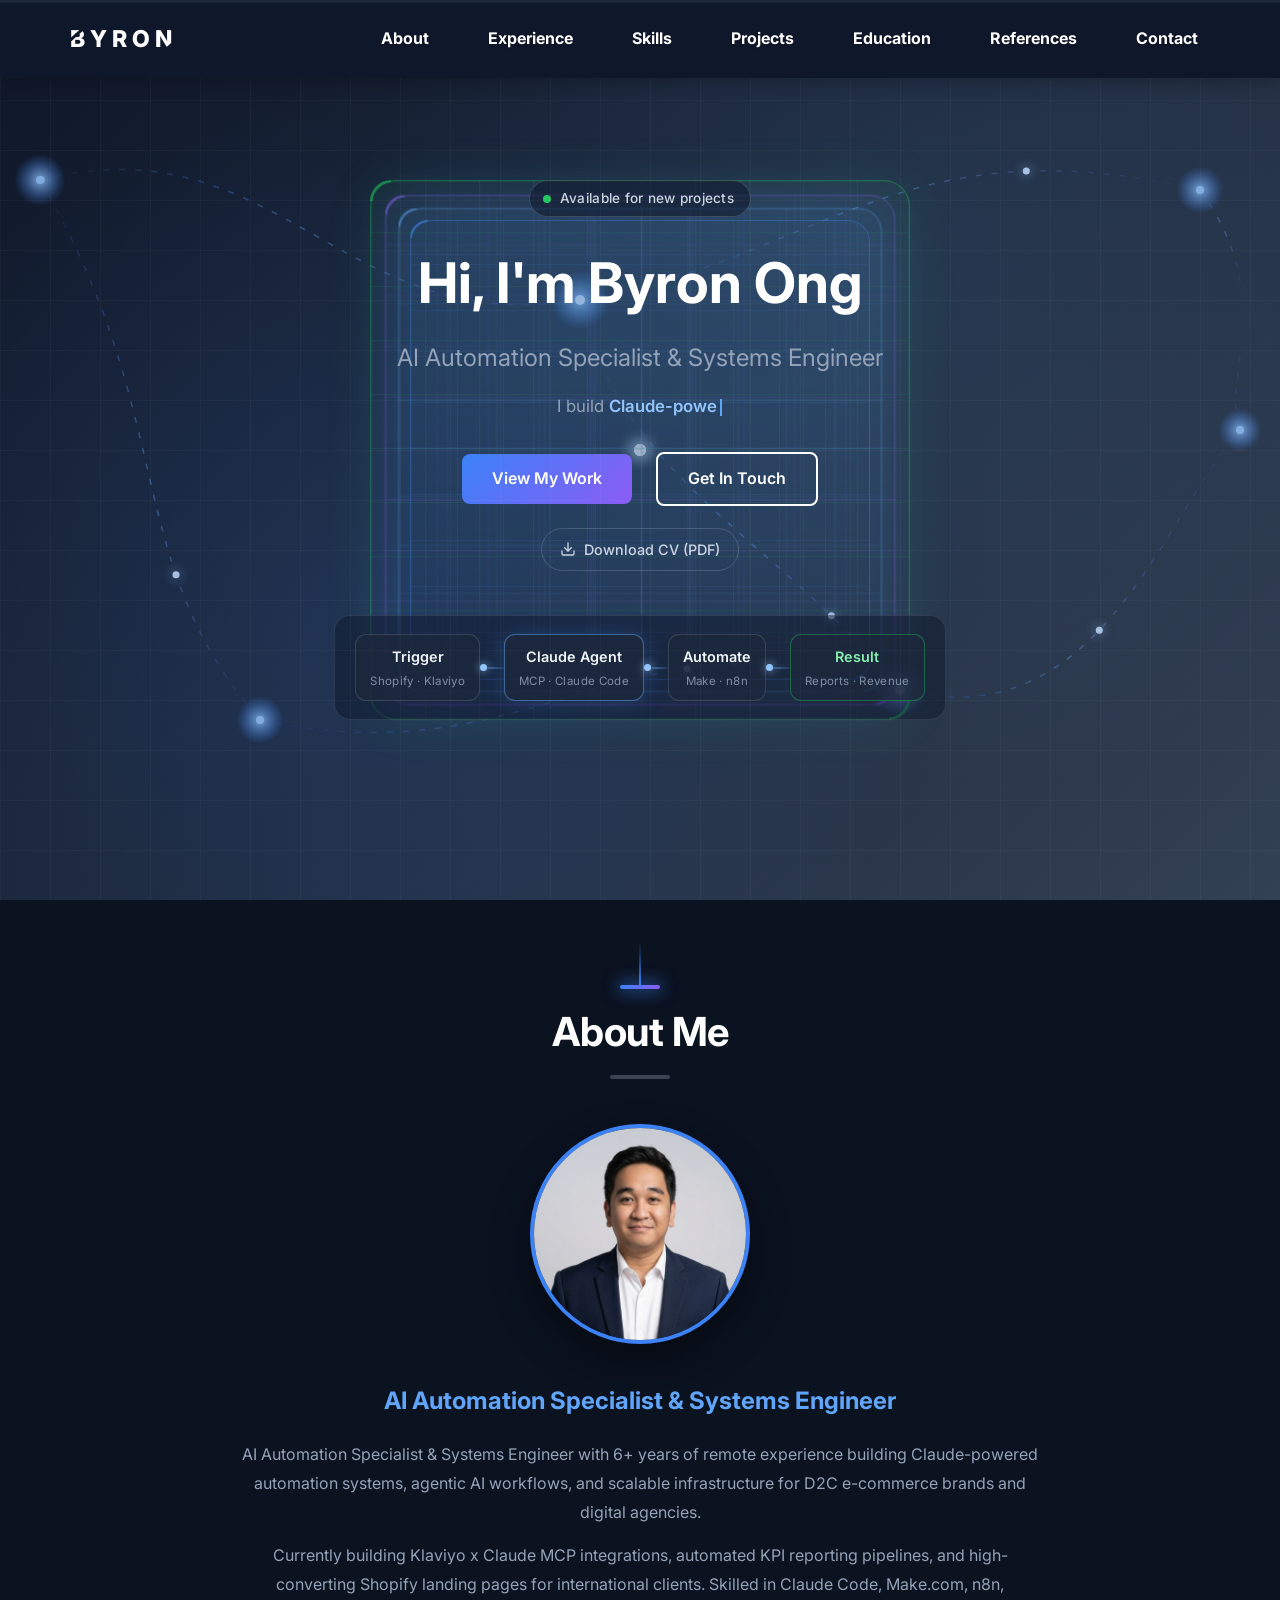
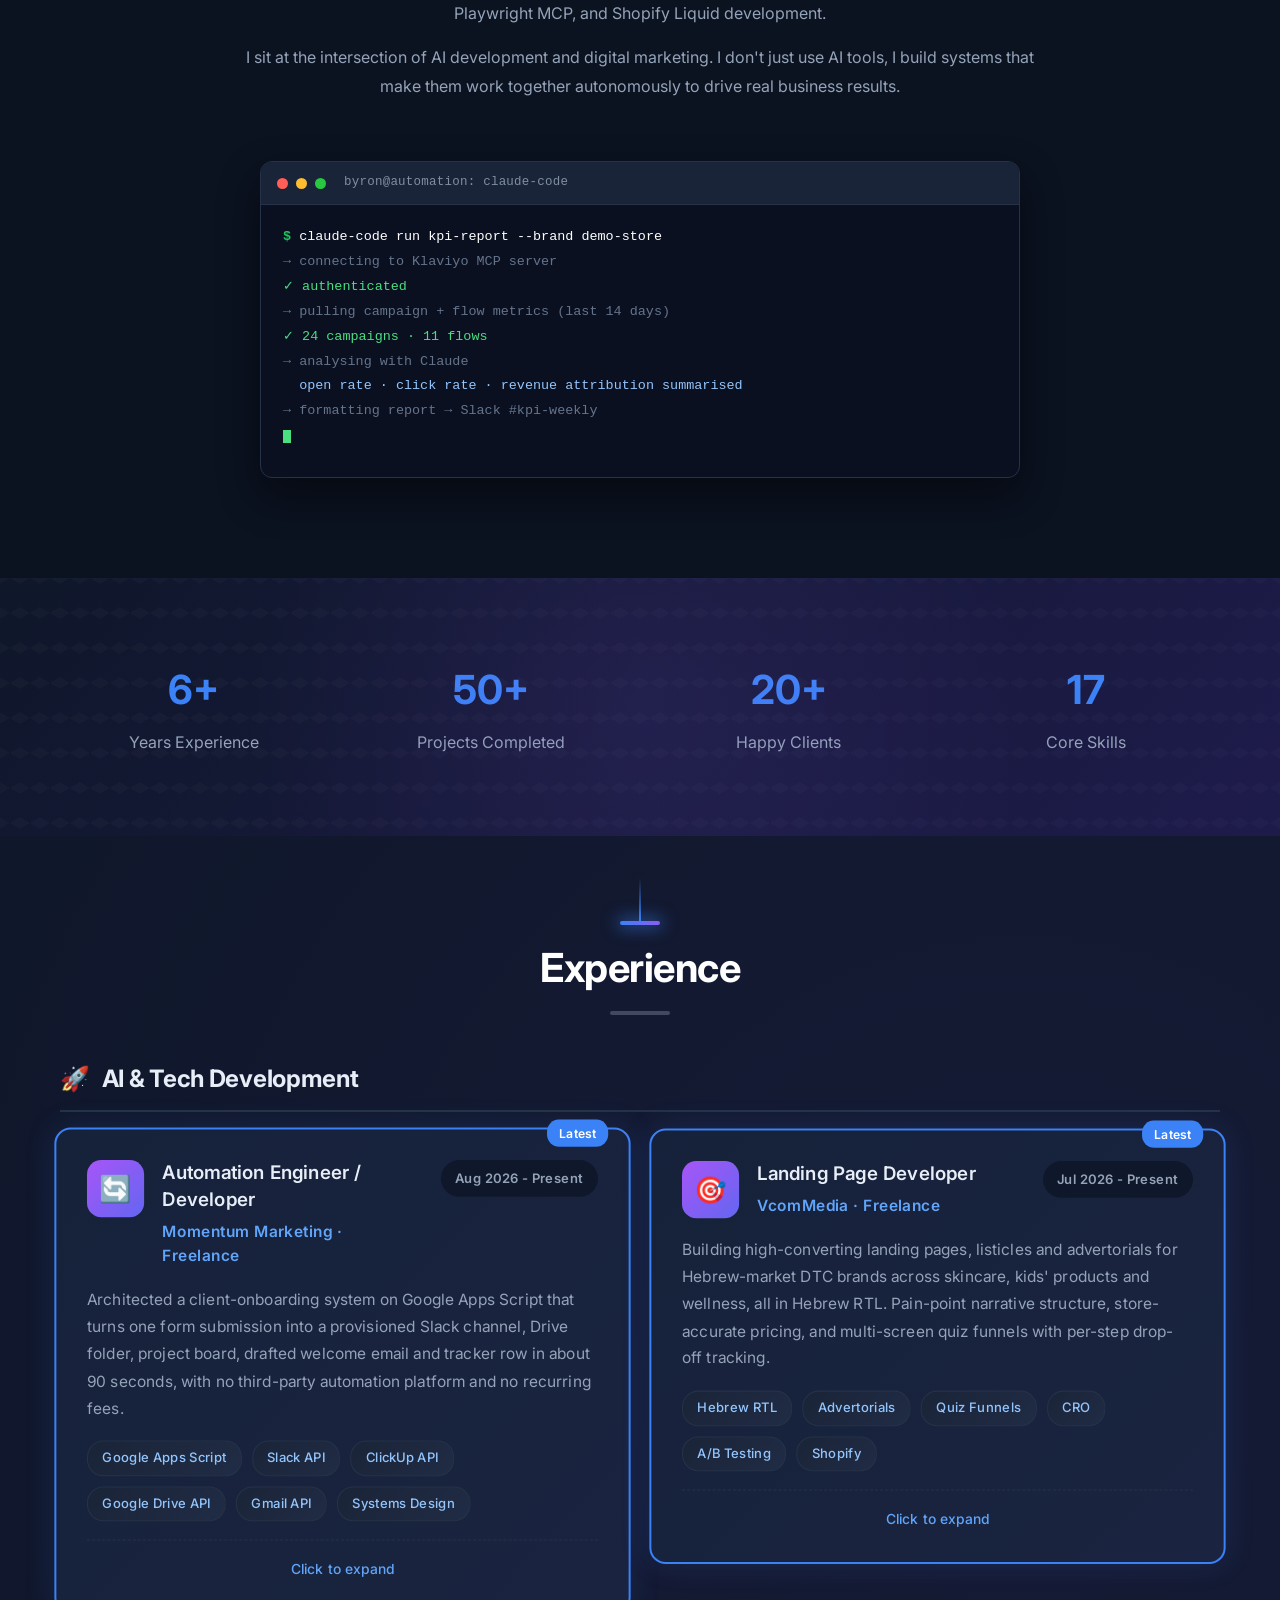
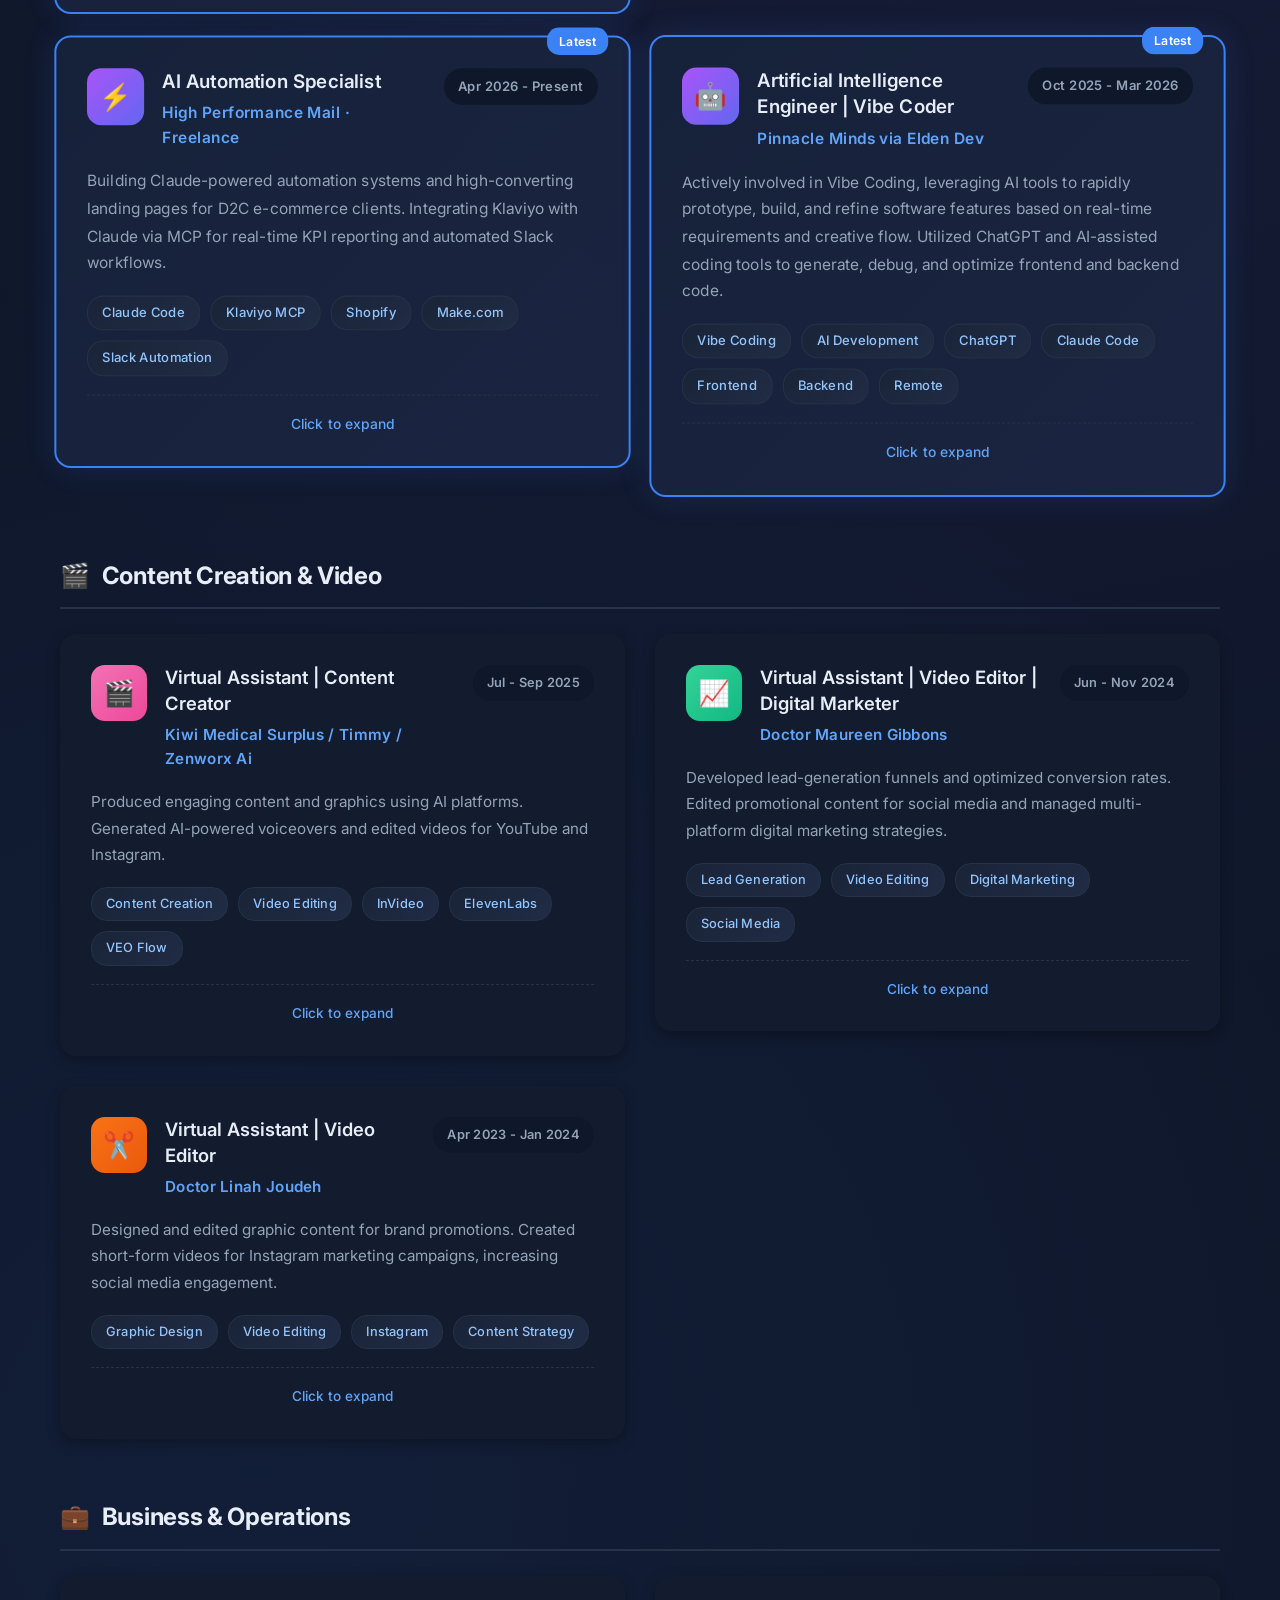
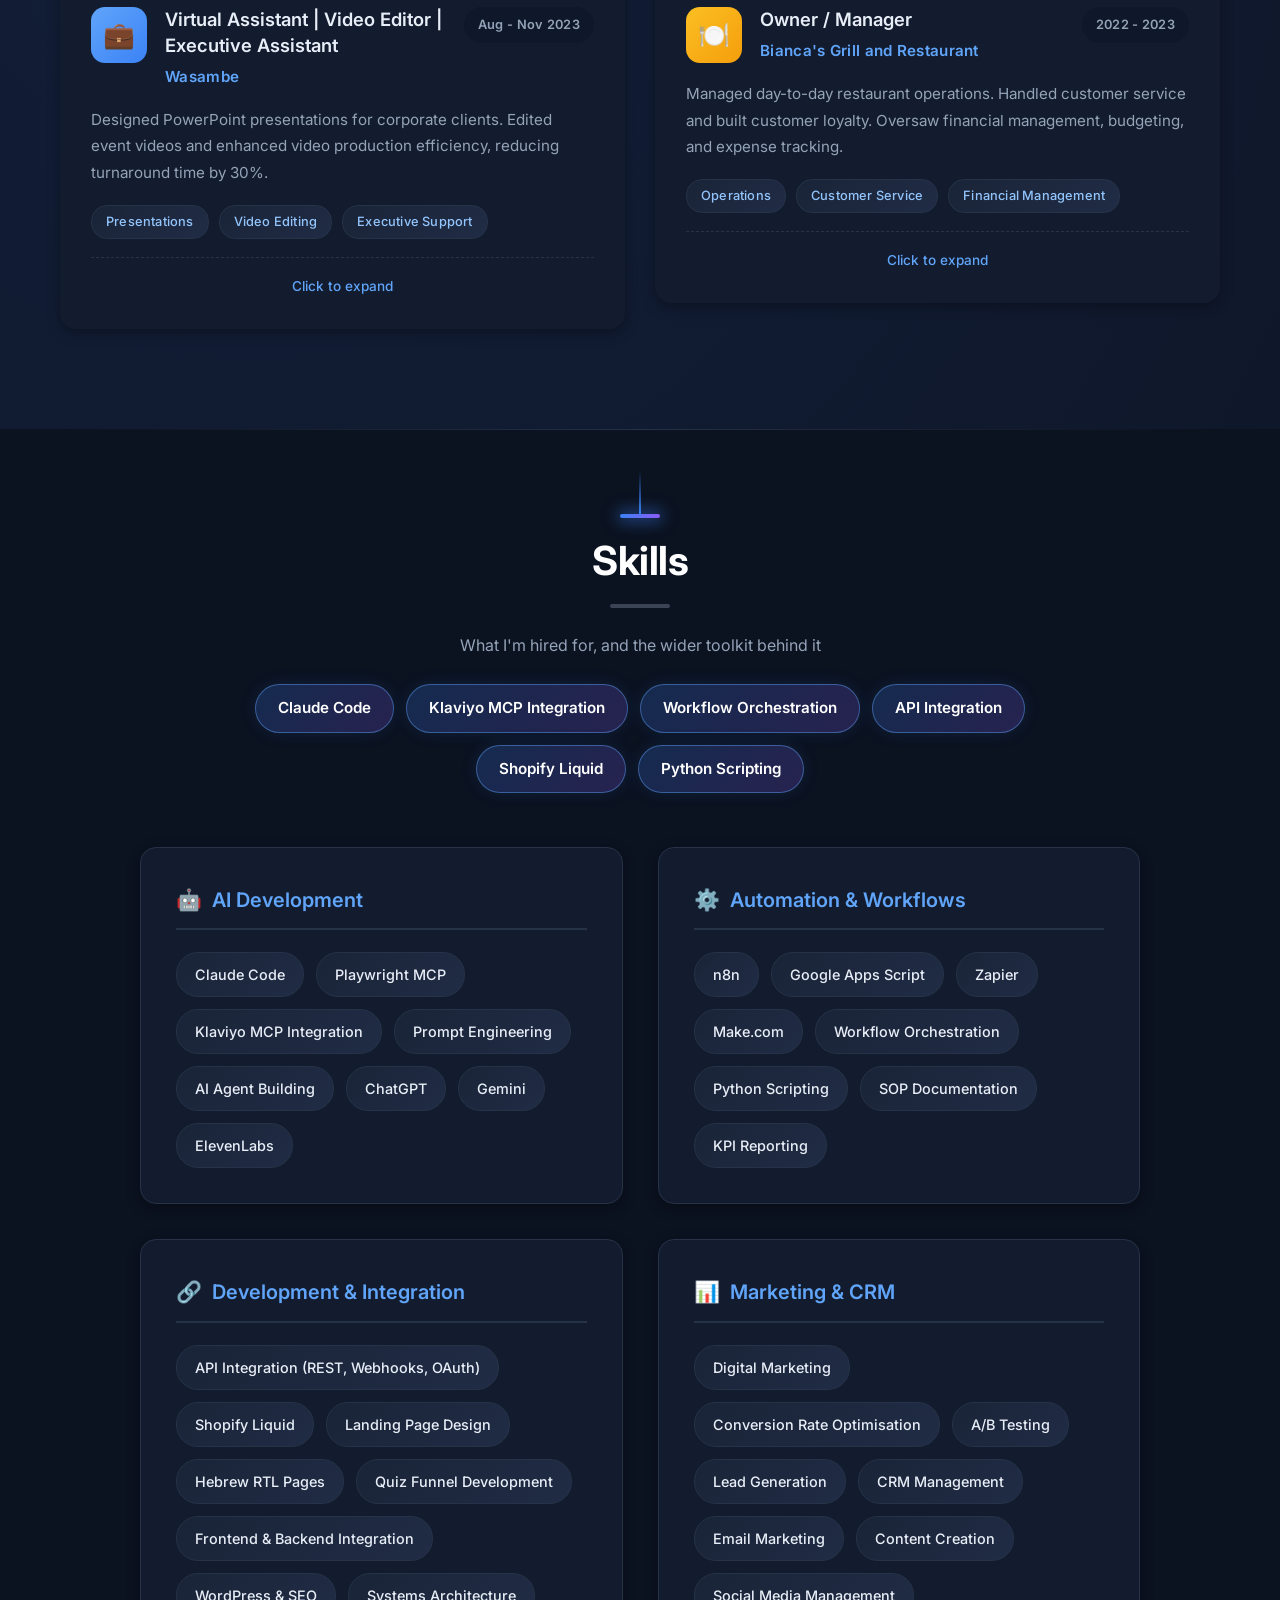
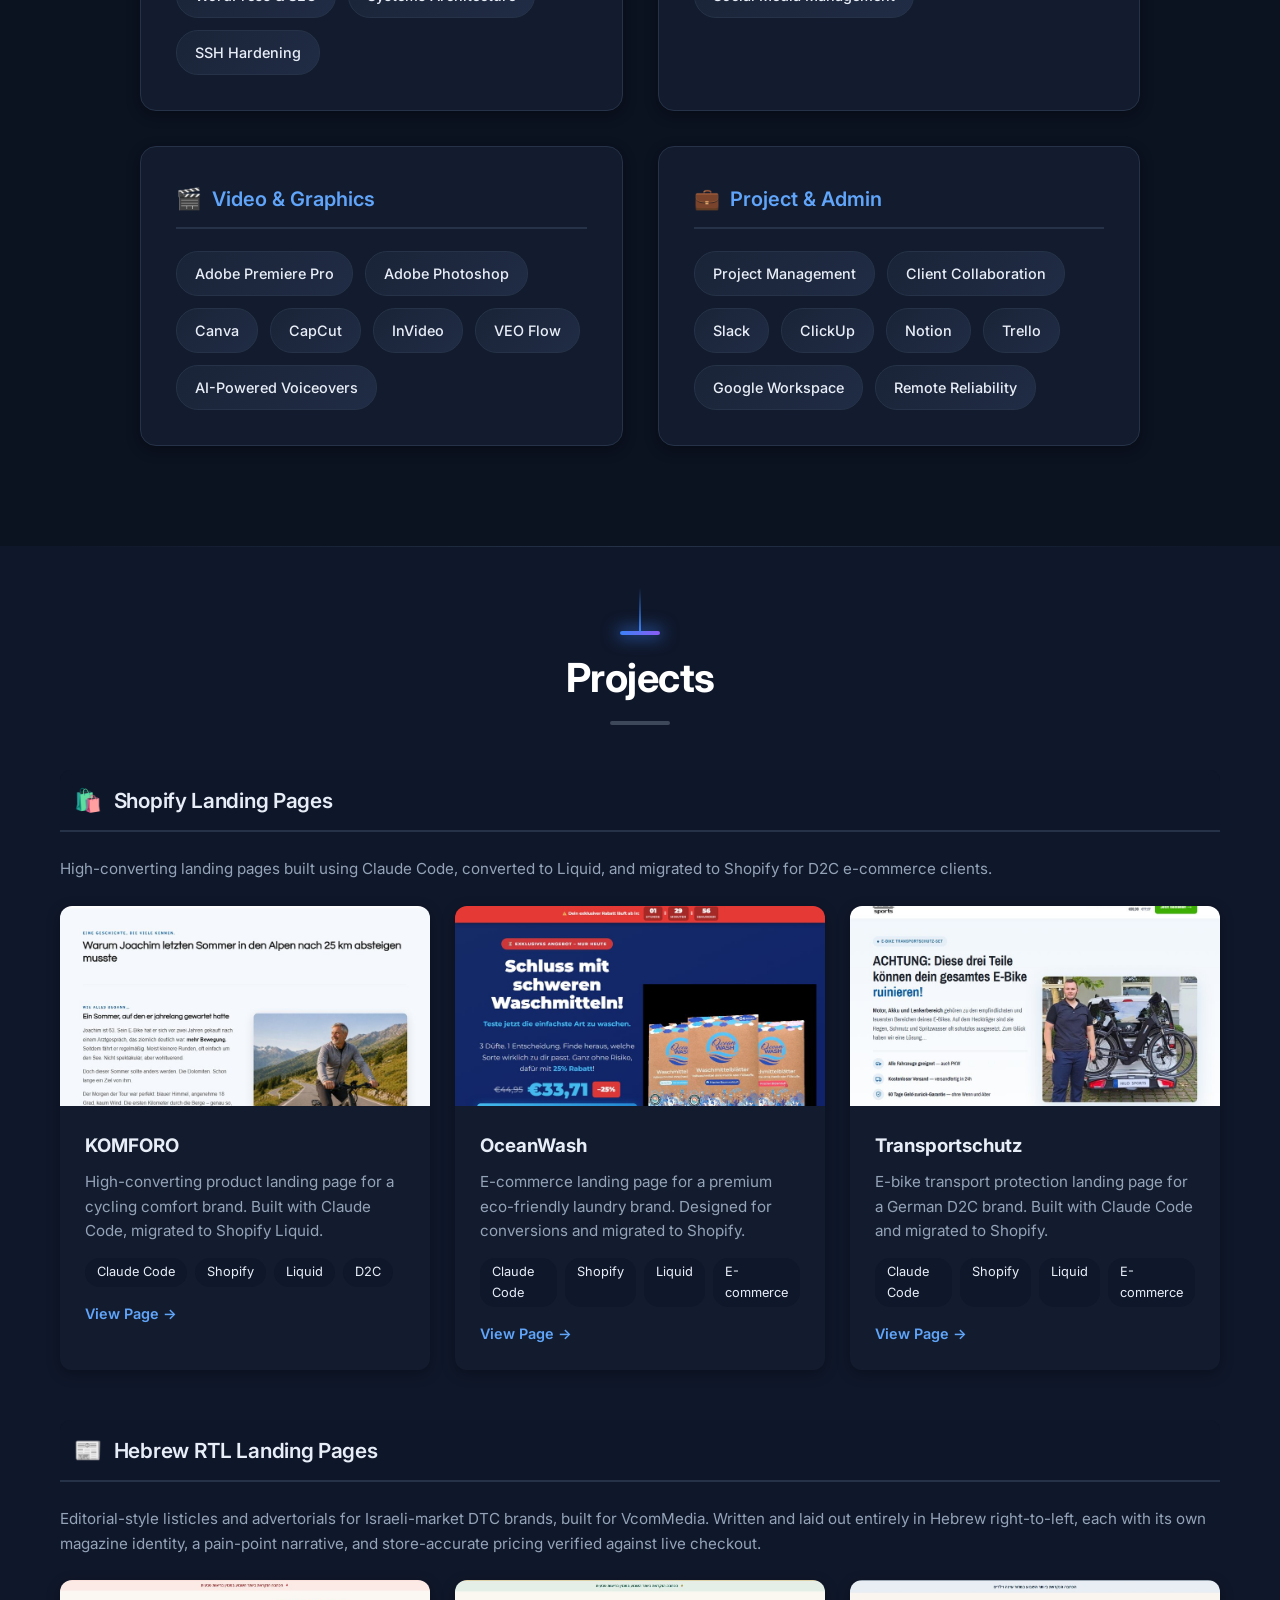
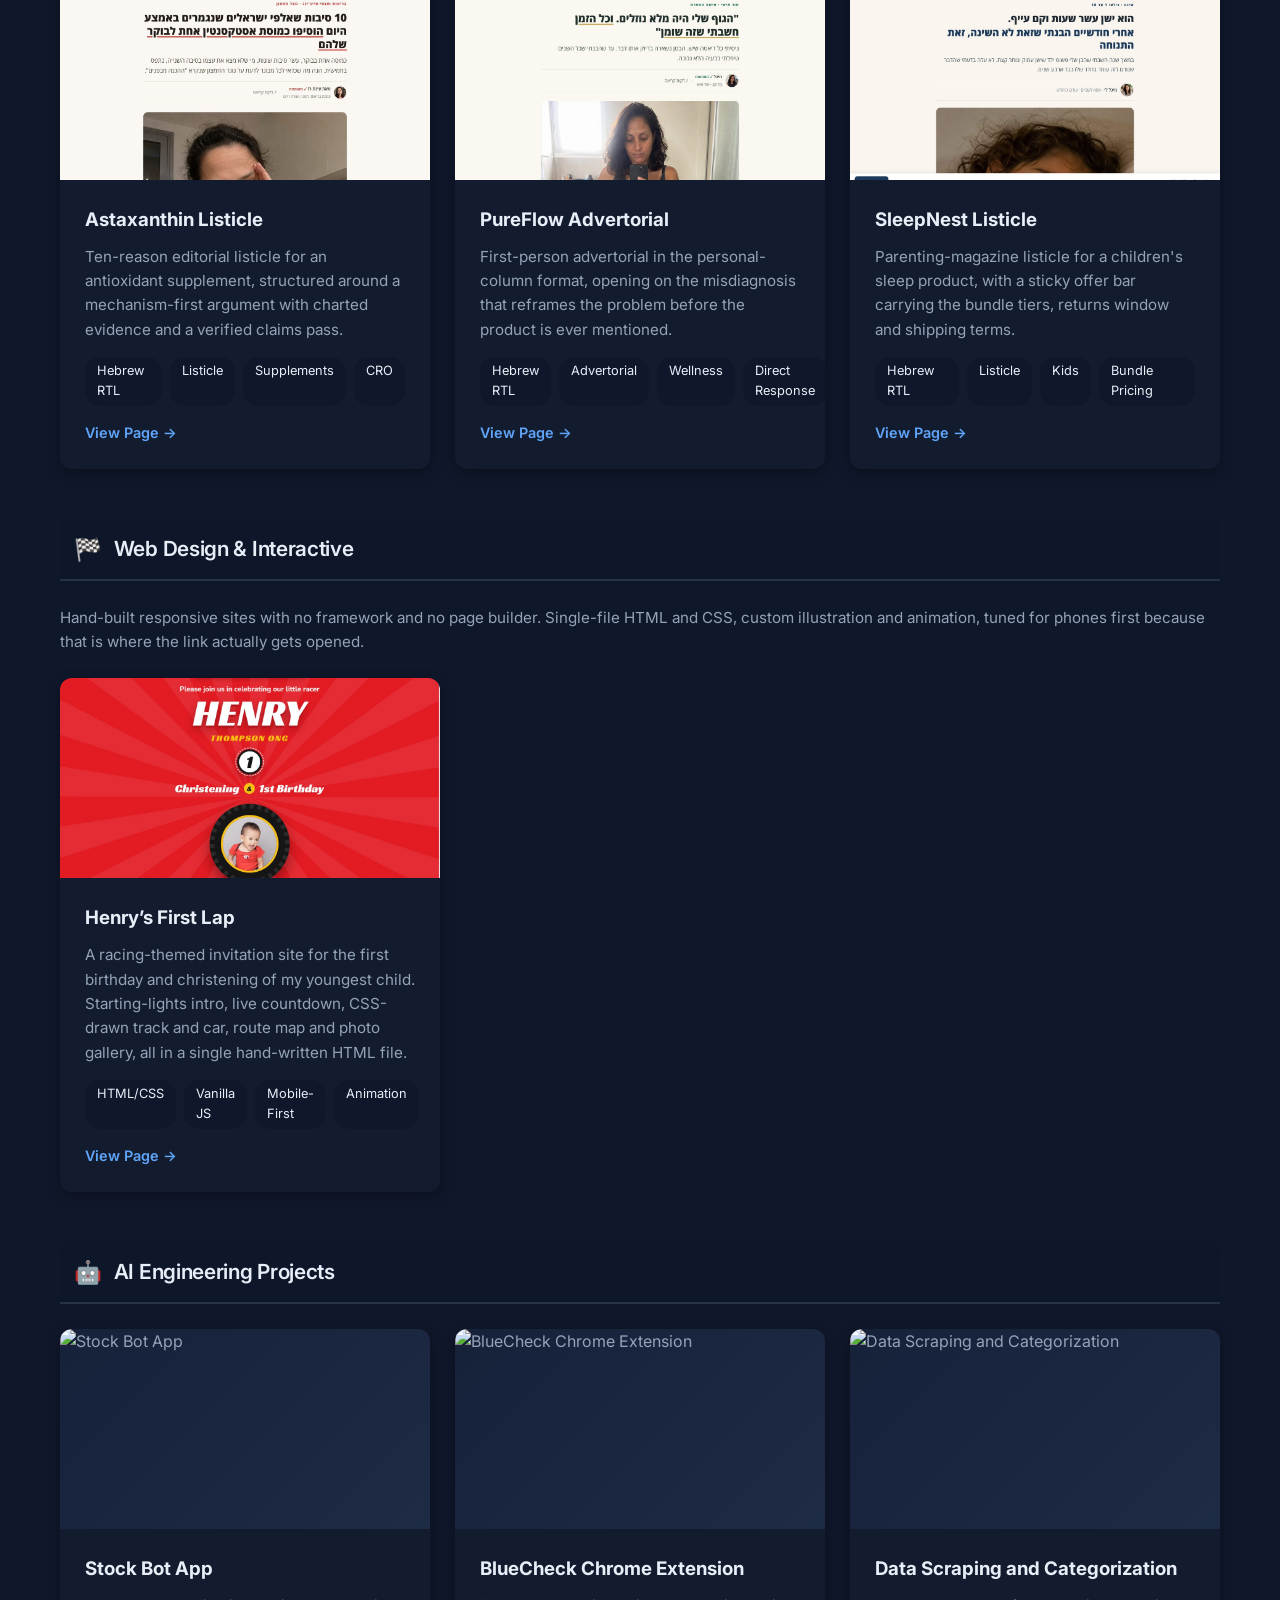
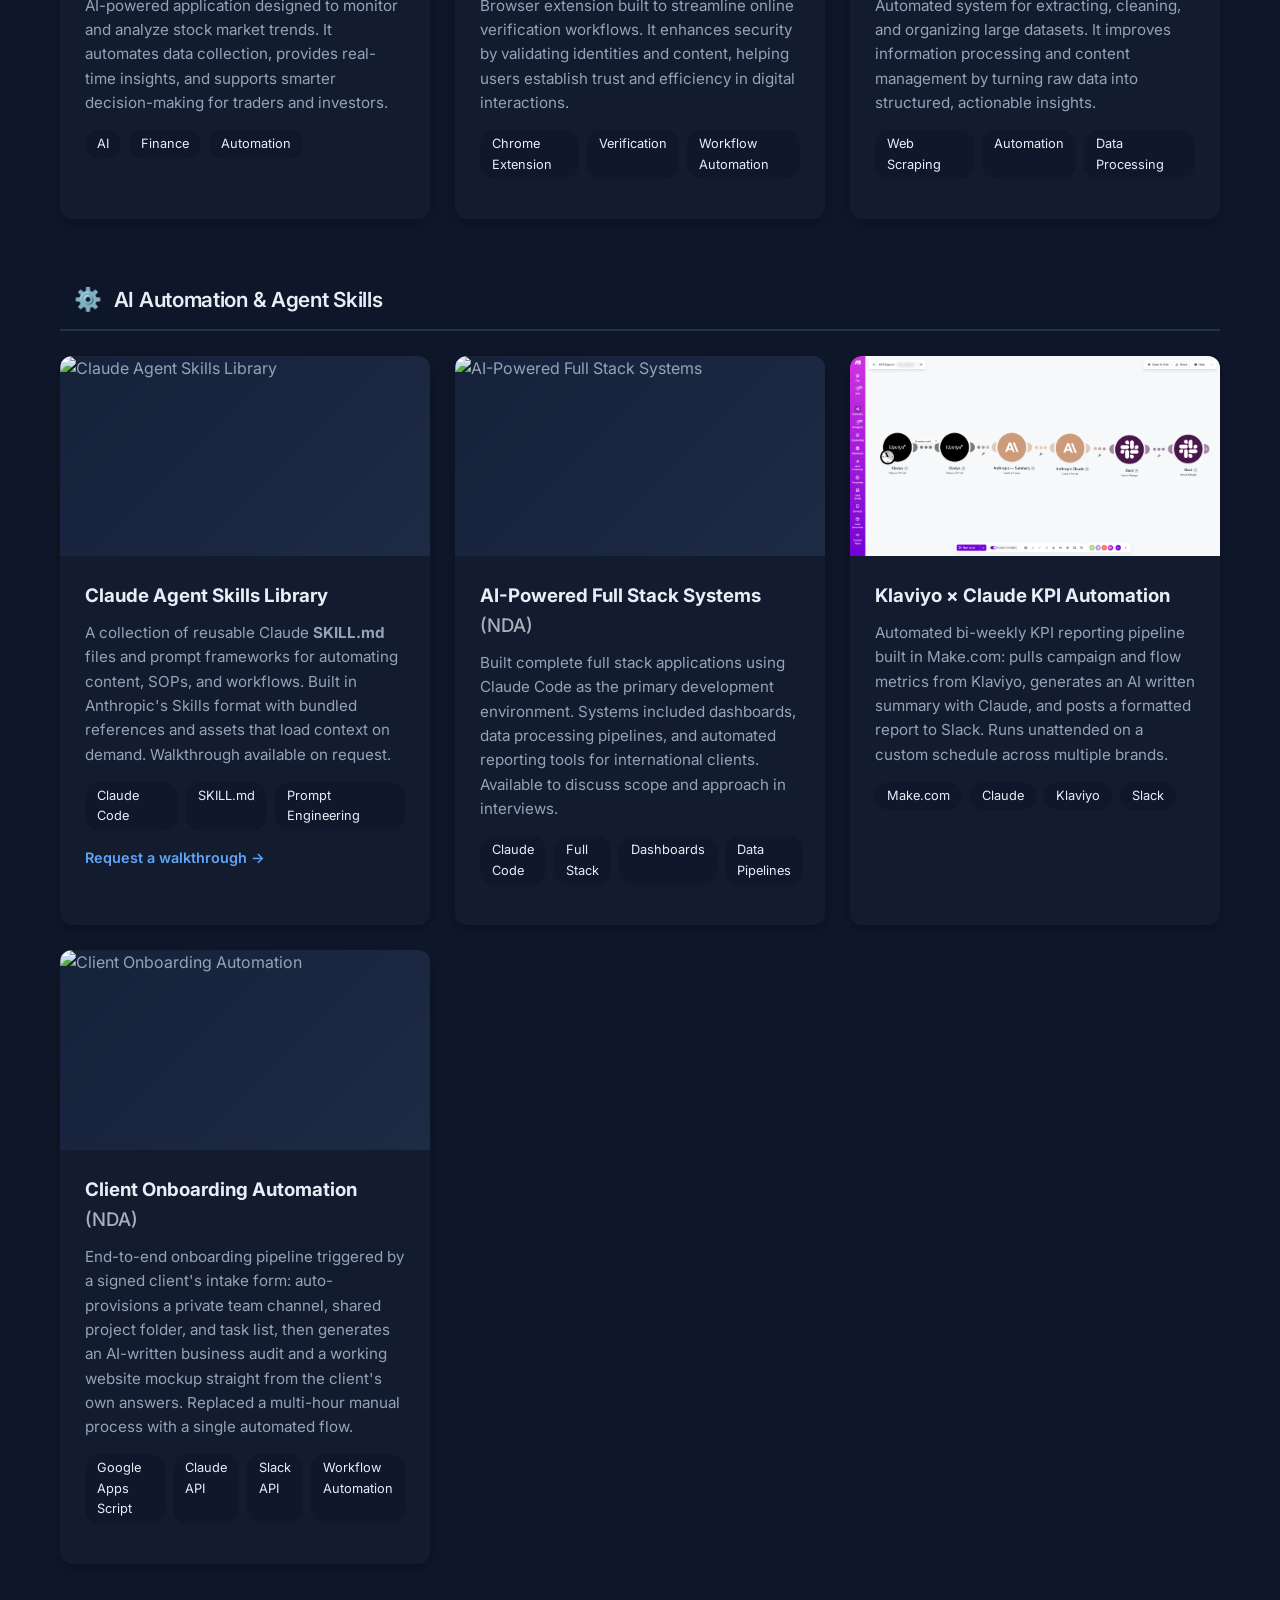
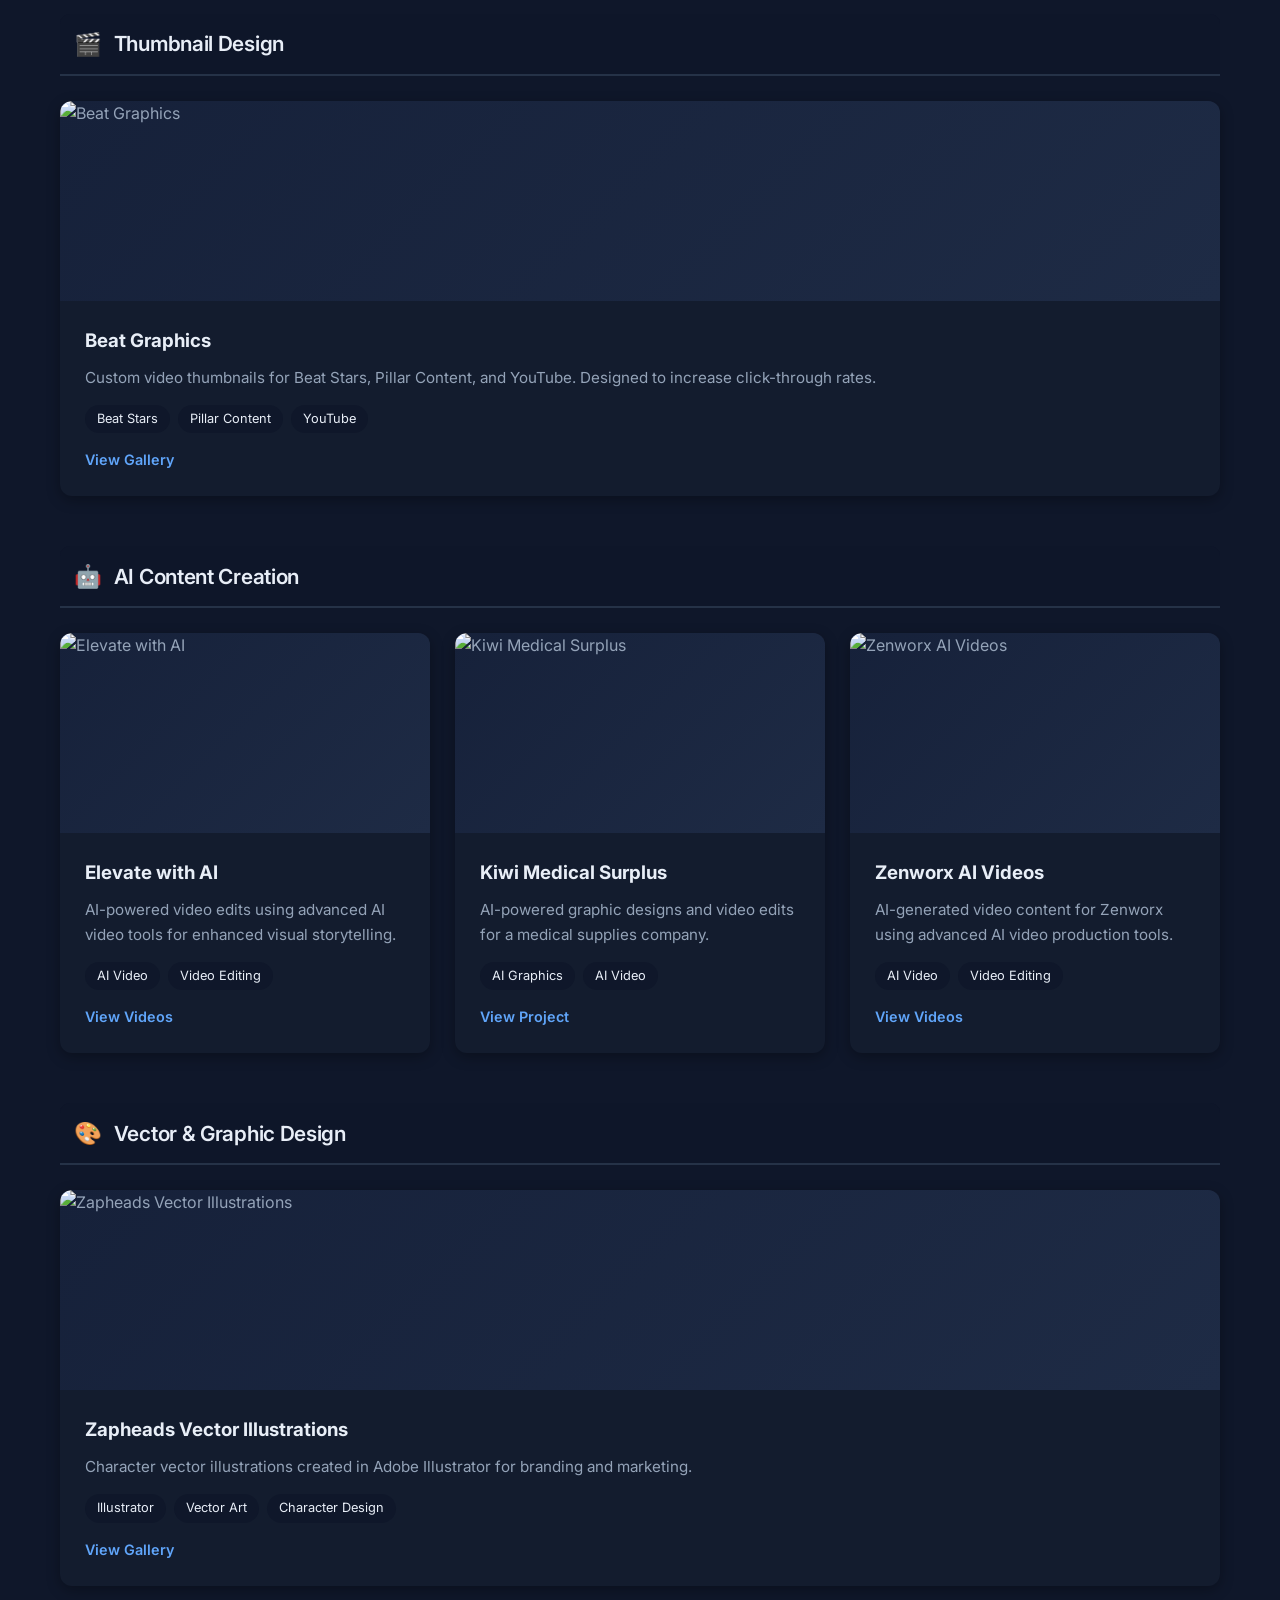
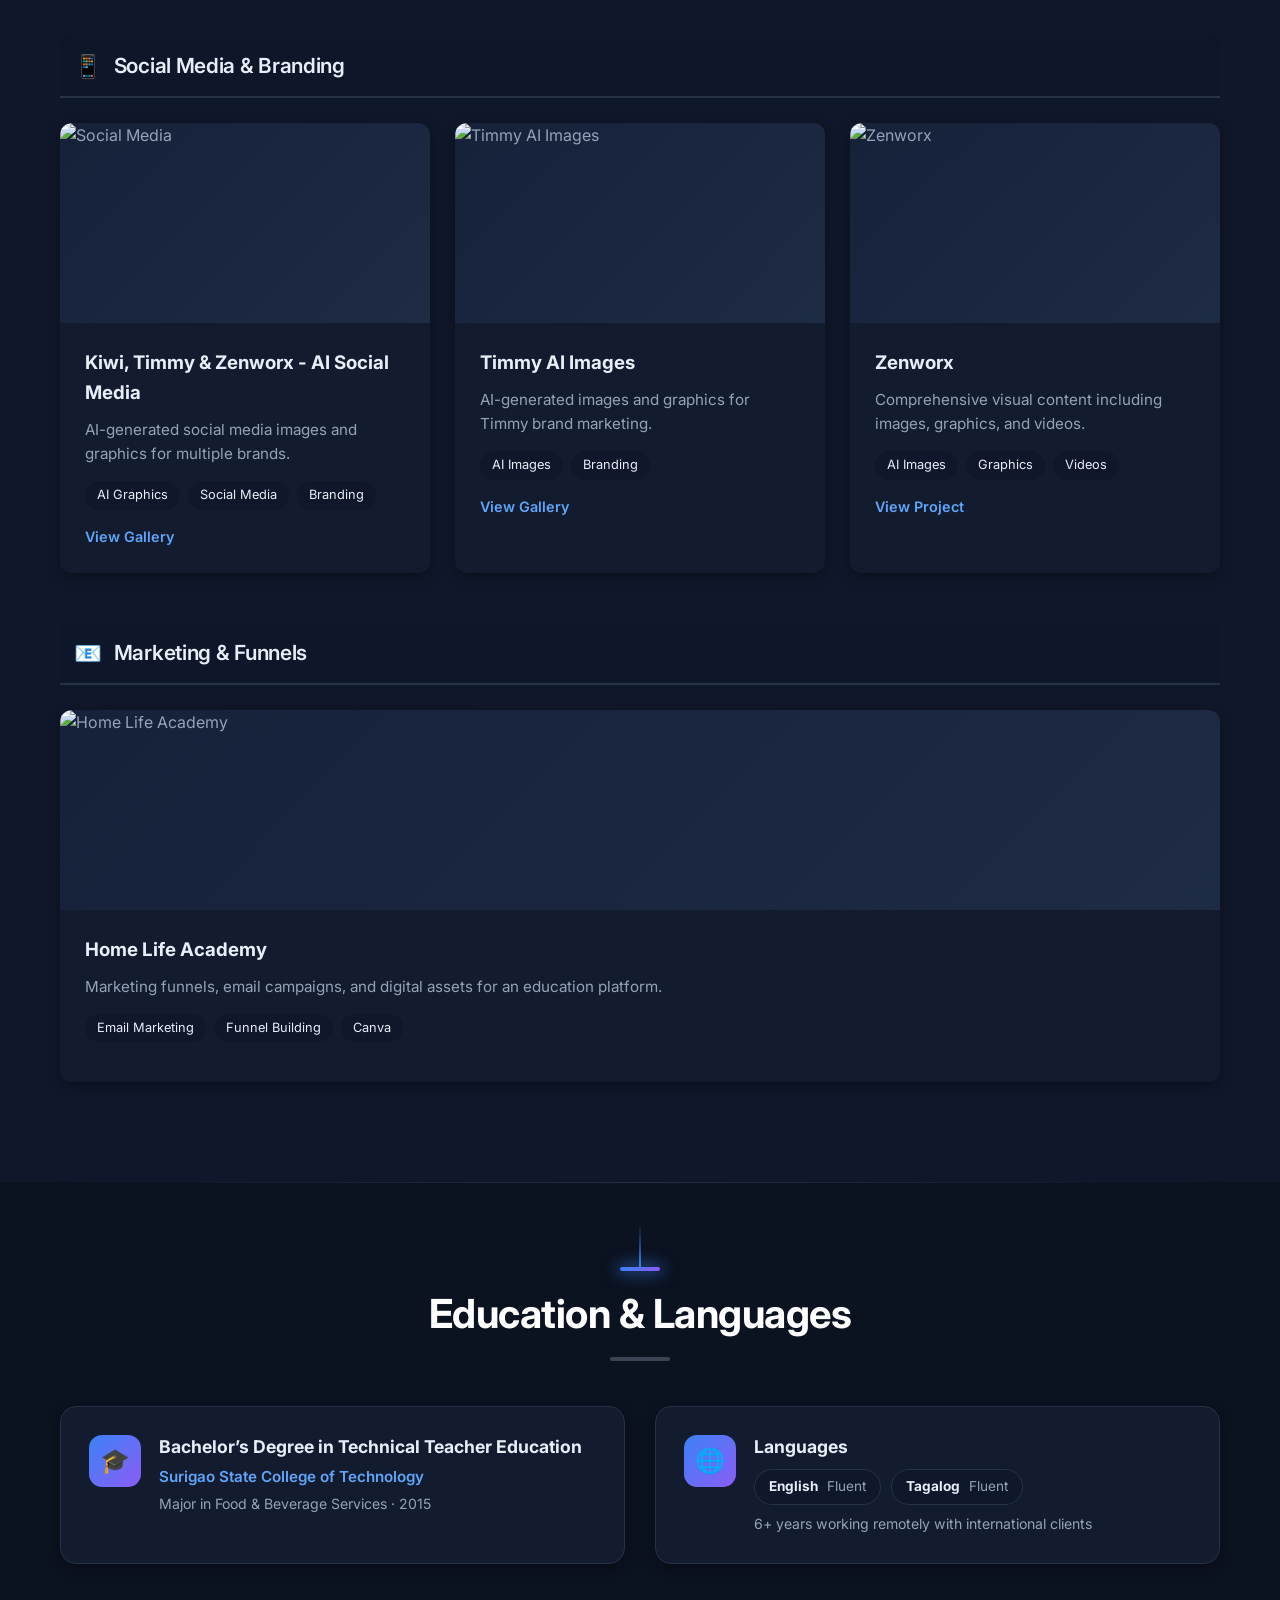
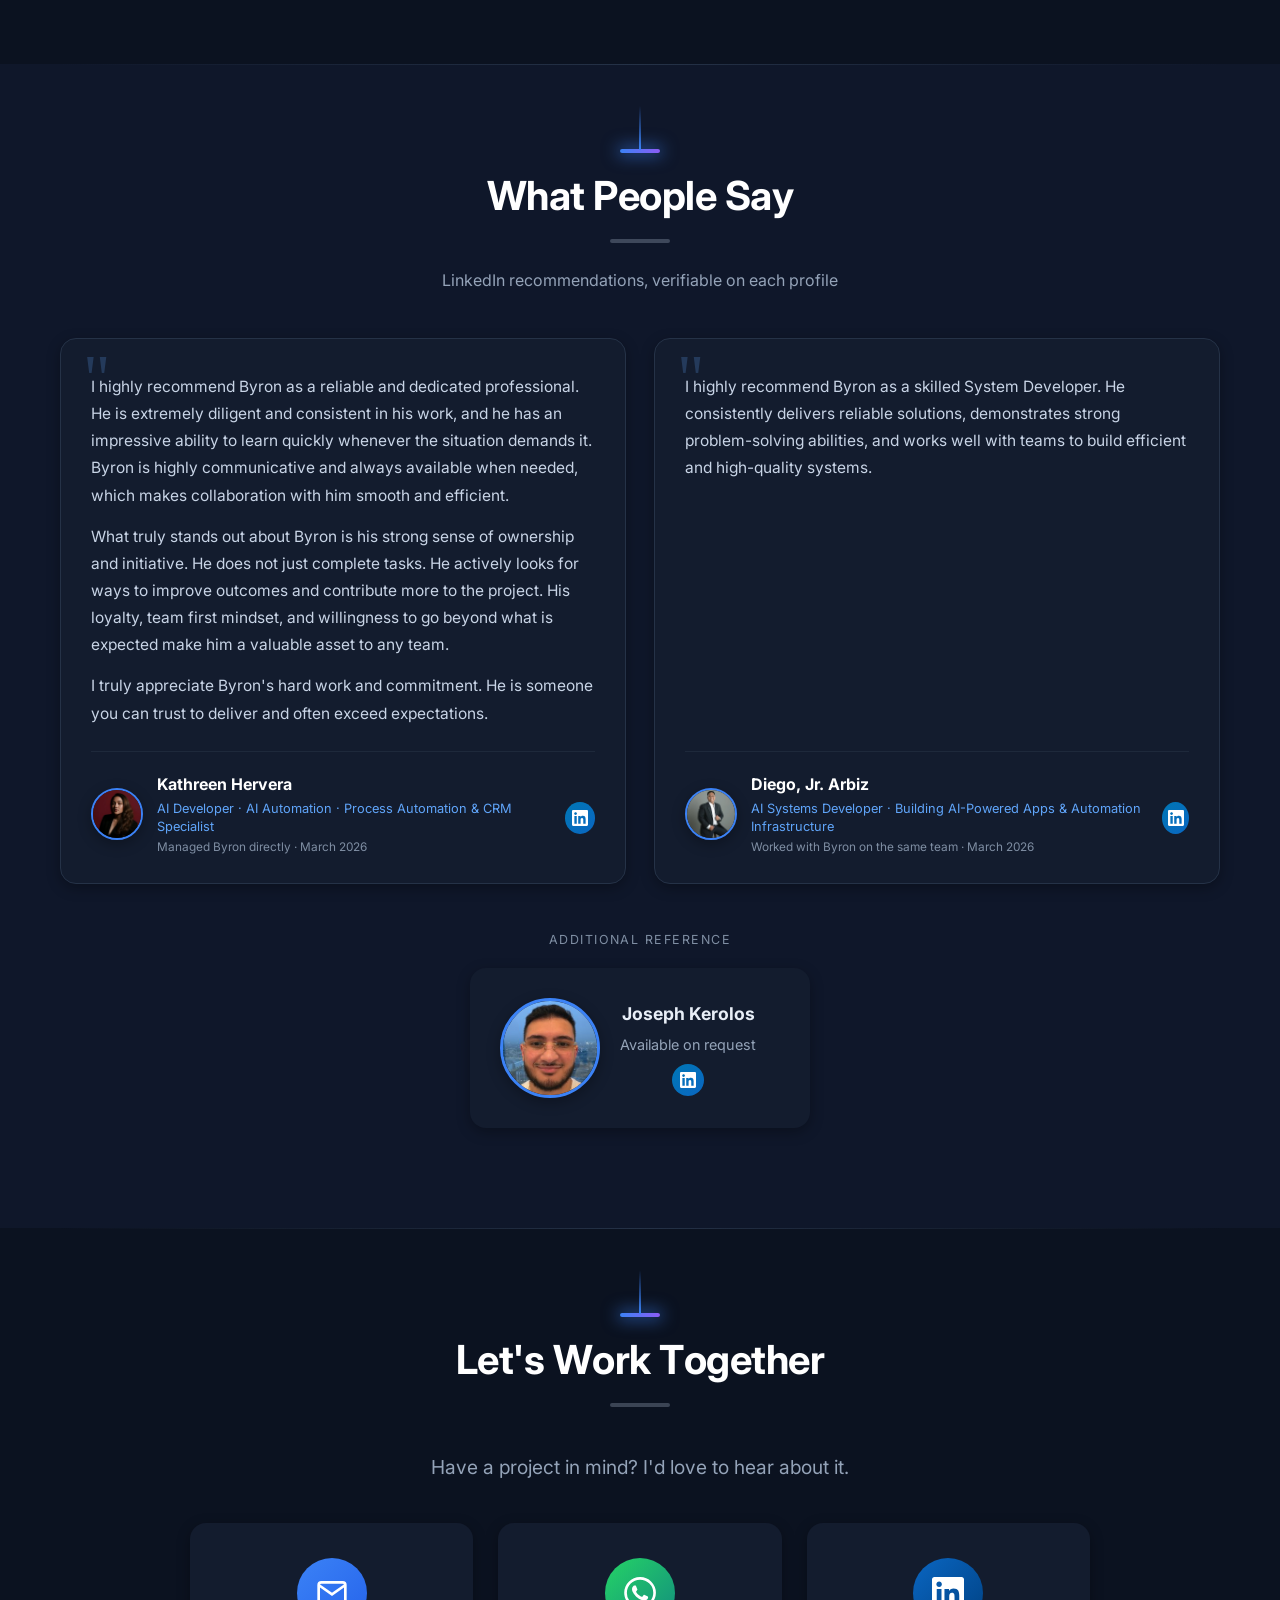
==== commit de300b28: "Point the CV button at the Drive copy The button served assets/Byron-Ong-CV.pdf, last updated in Aug" ====
--- a/index.html
+++ b/index.html
@@ -144,7 +144,12 @@
                 <a href="#projects" class="btn btn-primary">View My Work</a>
                 <a href="#contact" class="btn btn-secondary">Get In Touch</a>
             </div>
-            <a href="assets/Byron-Ong-CV.pdf" class="hero-cv" download>
+            <!-- CV lives in Drive so it can be swapped without redeploying. The uc
+                 endpoint serves Content-Disposition: attachment, so this downloads
+                 rather than opening a preview. The download attribute is dropped
+                 because browsers ignore it cross-origin. -->
+            <a href="https://drive.google.com/uc?export=download&amp;id=1yx424zV7ZyFKtMTO5Z4Uol9ykA5_AwYy"
+               class="hero-cv" target="_blank" rel="noopener">
                 <svg viewBox="0 0 24 24" fill="none" stroke="currentColor" stroke-width="2" stroke-linecap="round" stroke-linejoin="round" aria-hidden="true">
                     <path d="M21 15v4a2 2 0 0 1-2 2H5a2 2 0 0 1-2-2v-4"/>
                     <polyline points="7 10 12 15 17 10"/>
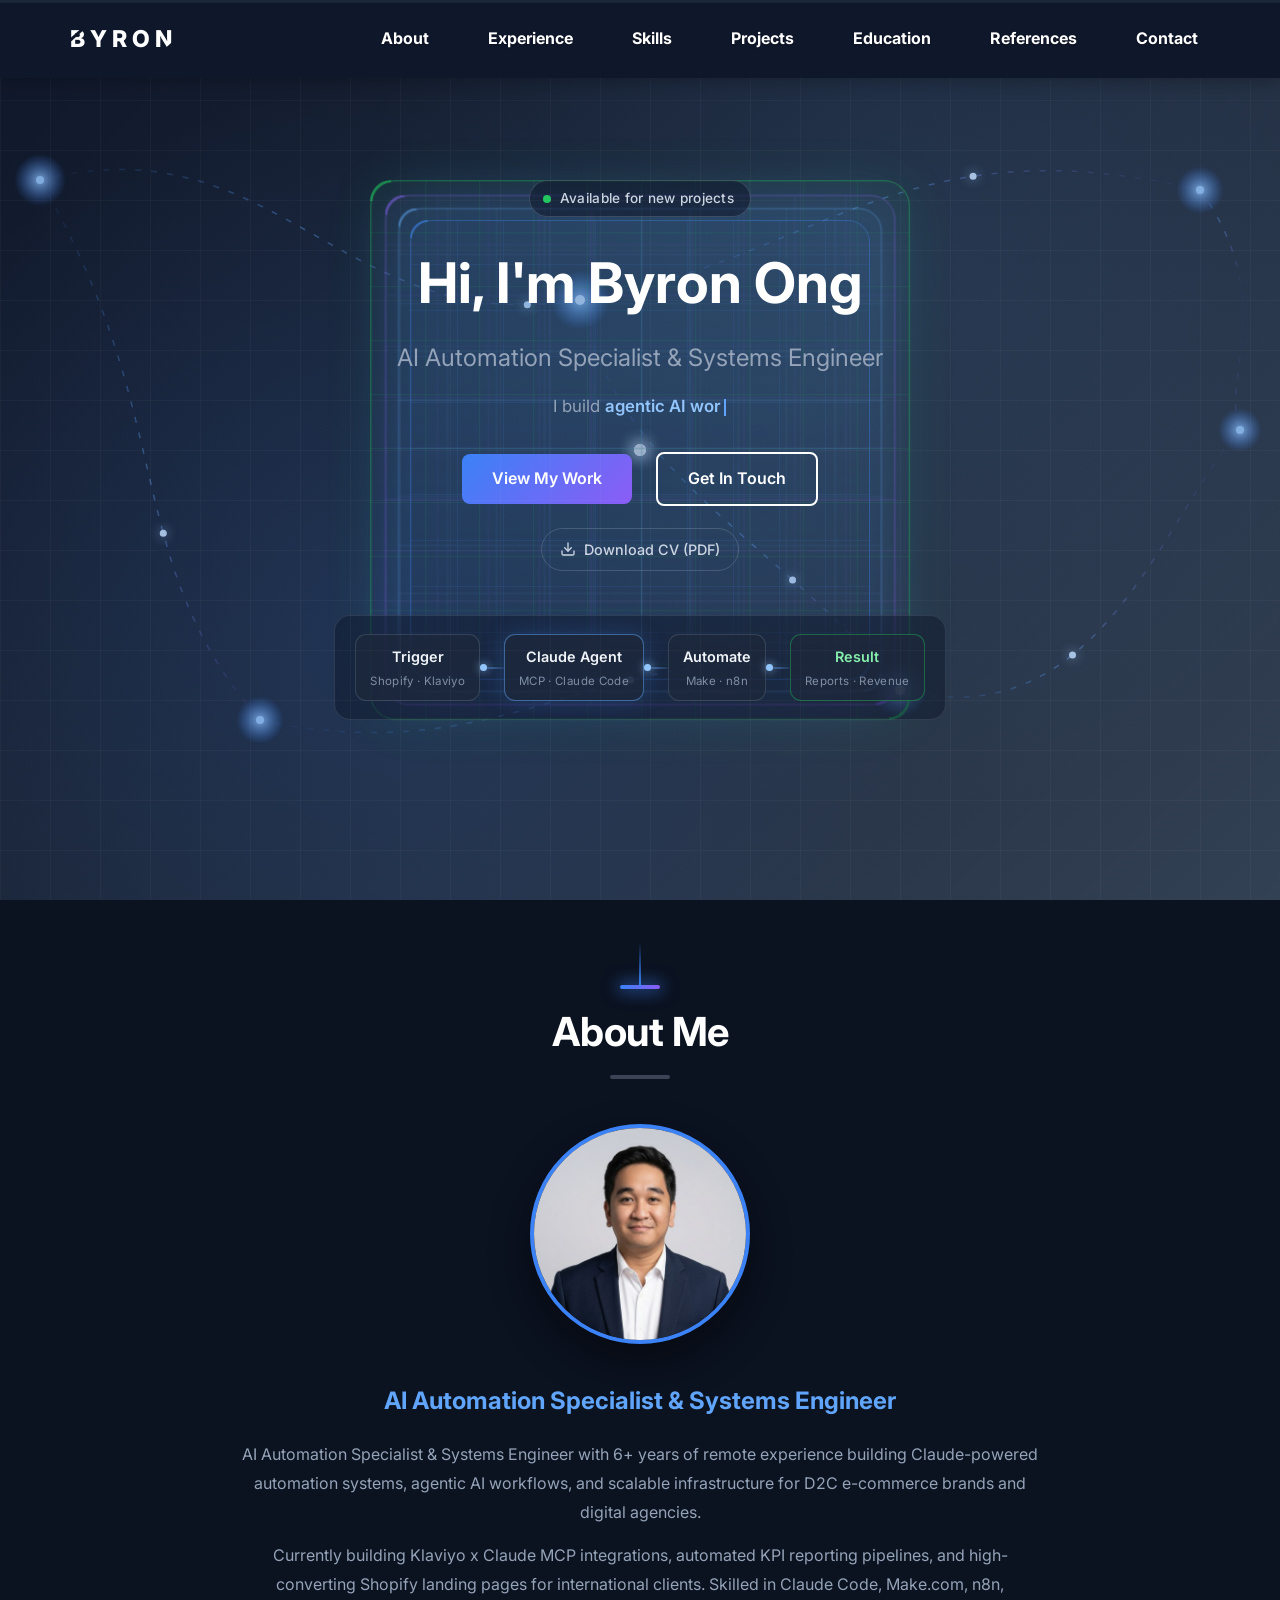
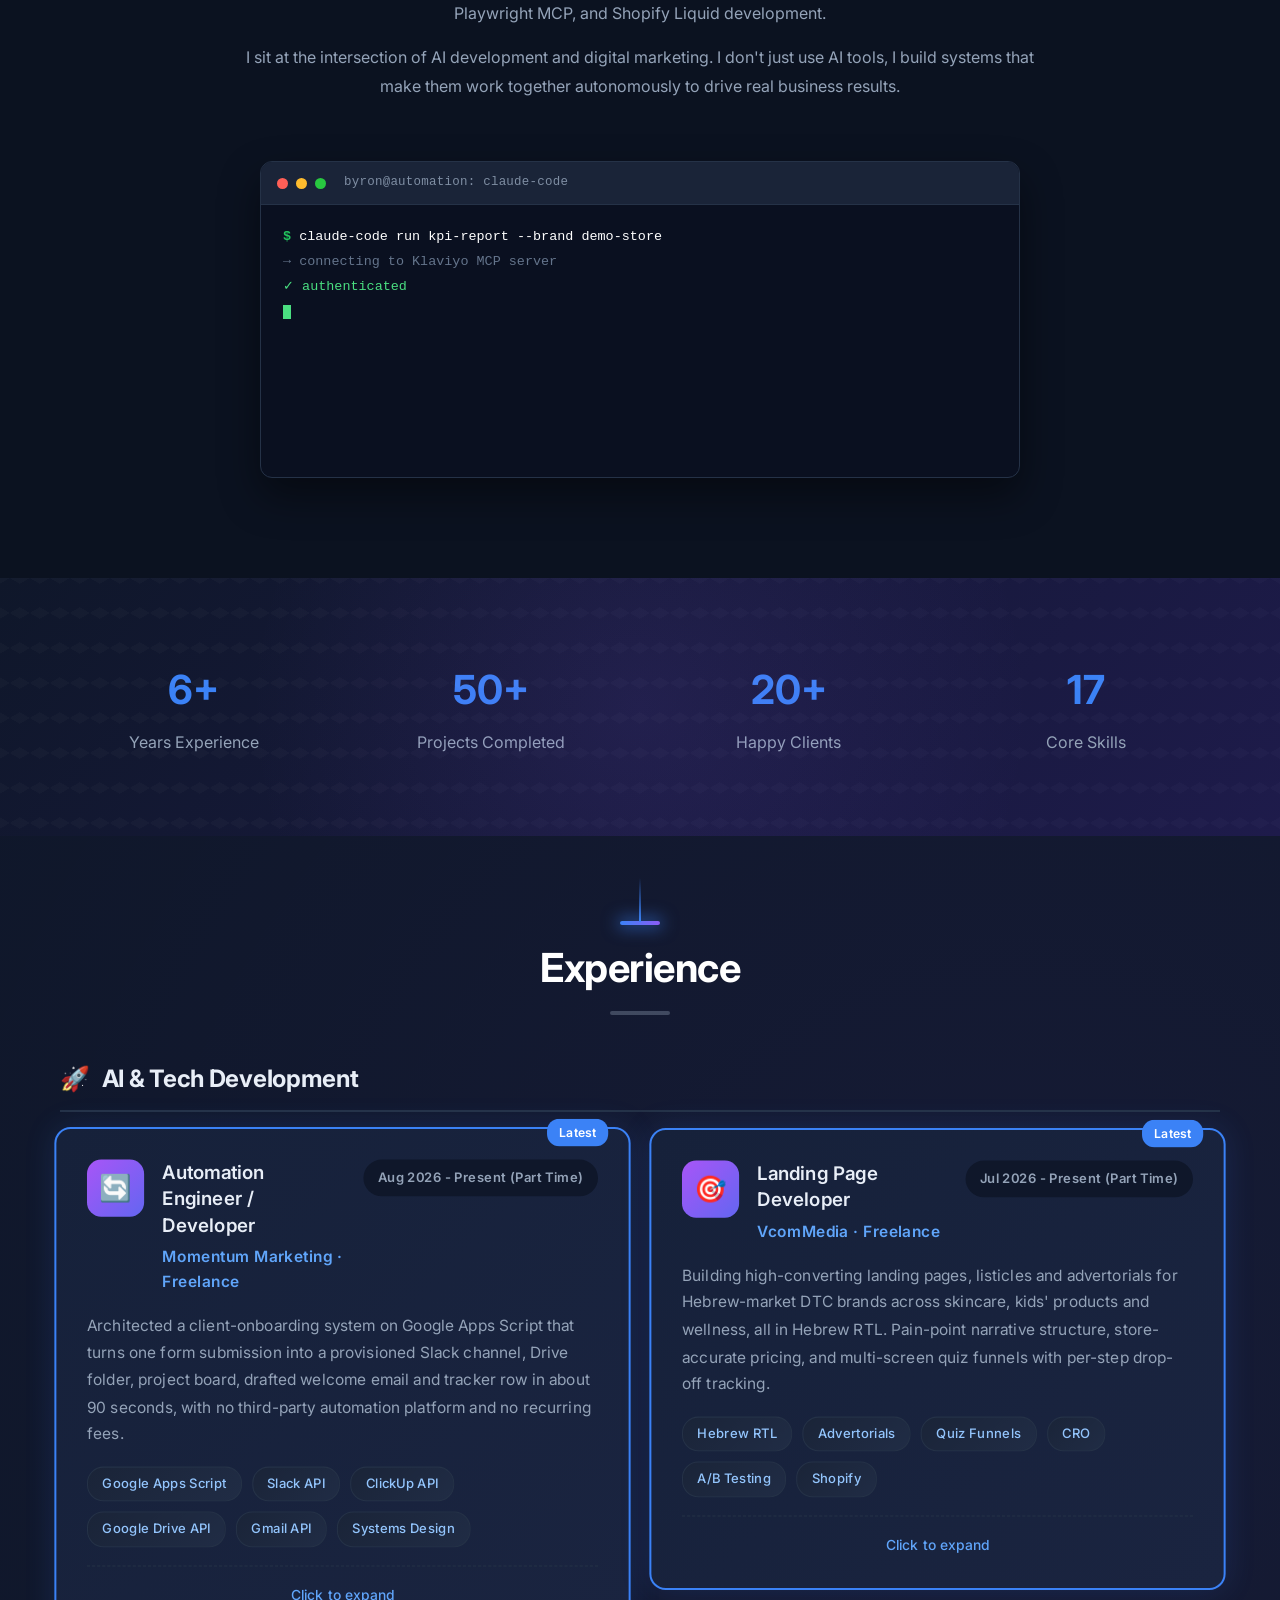
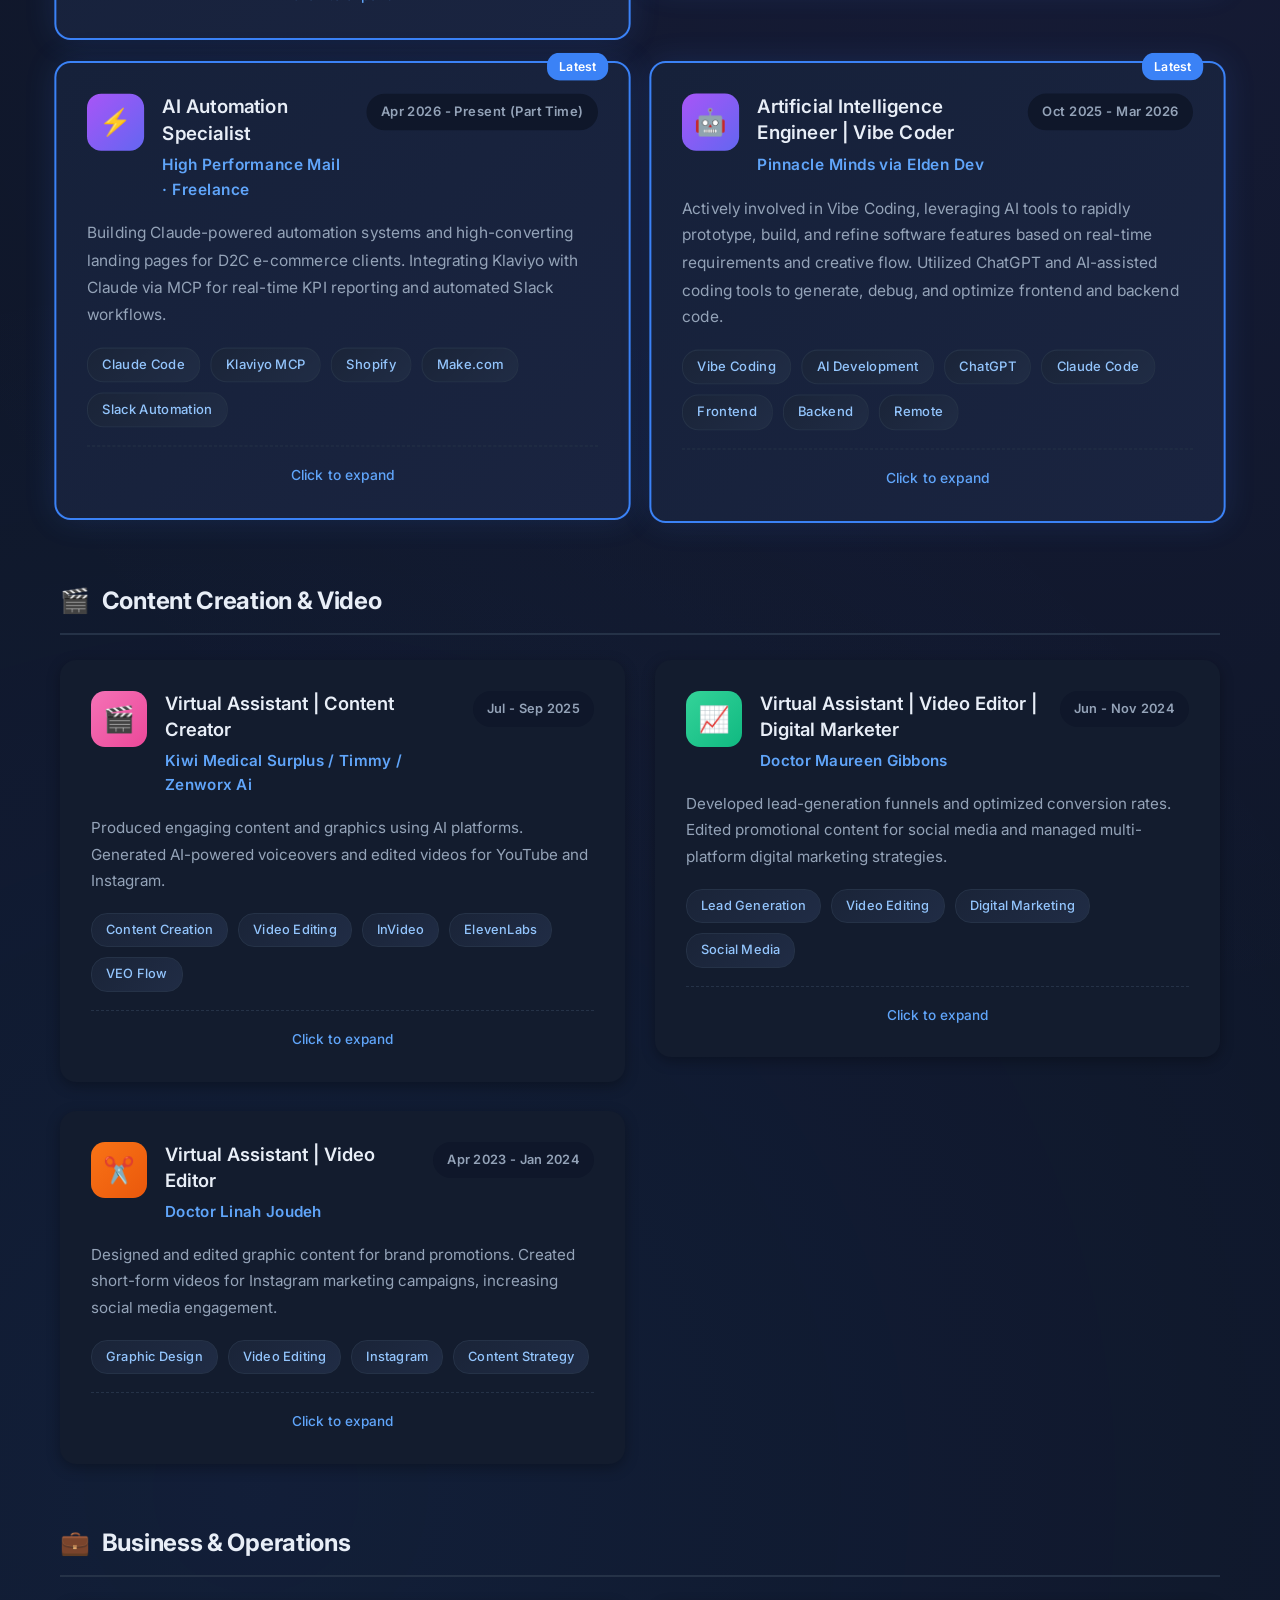
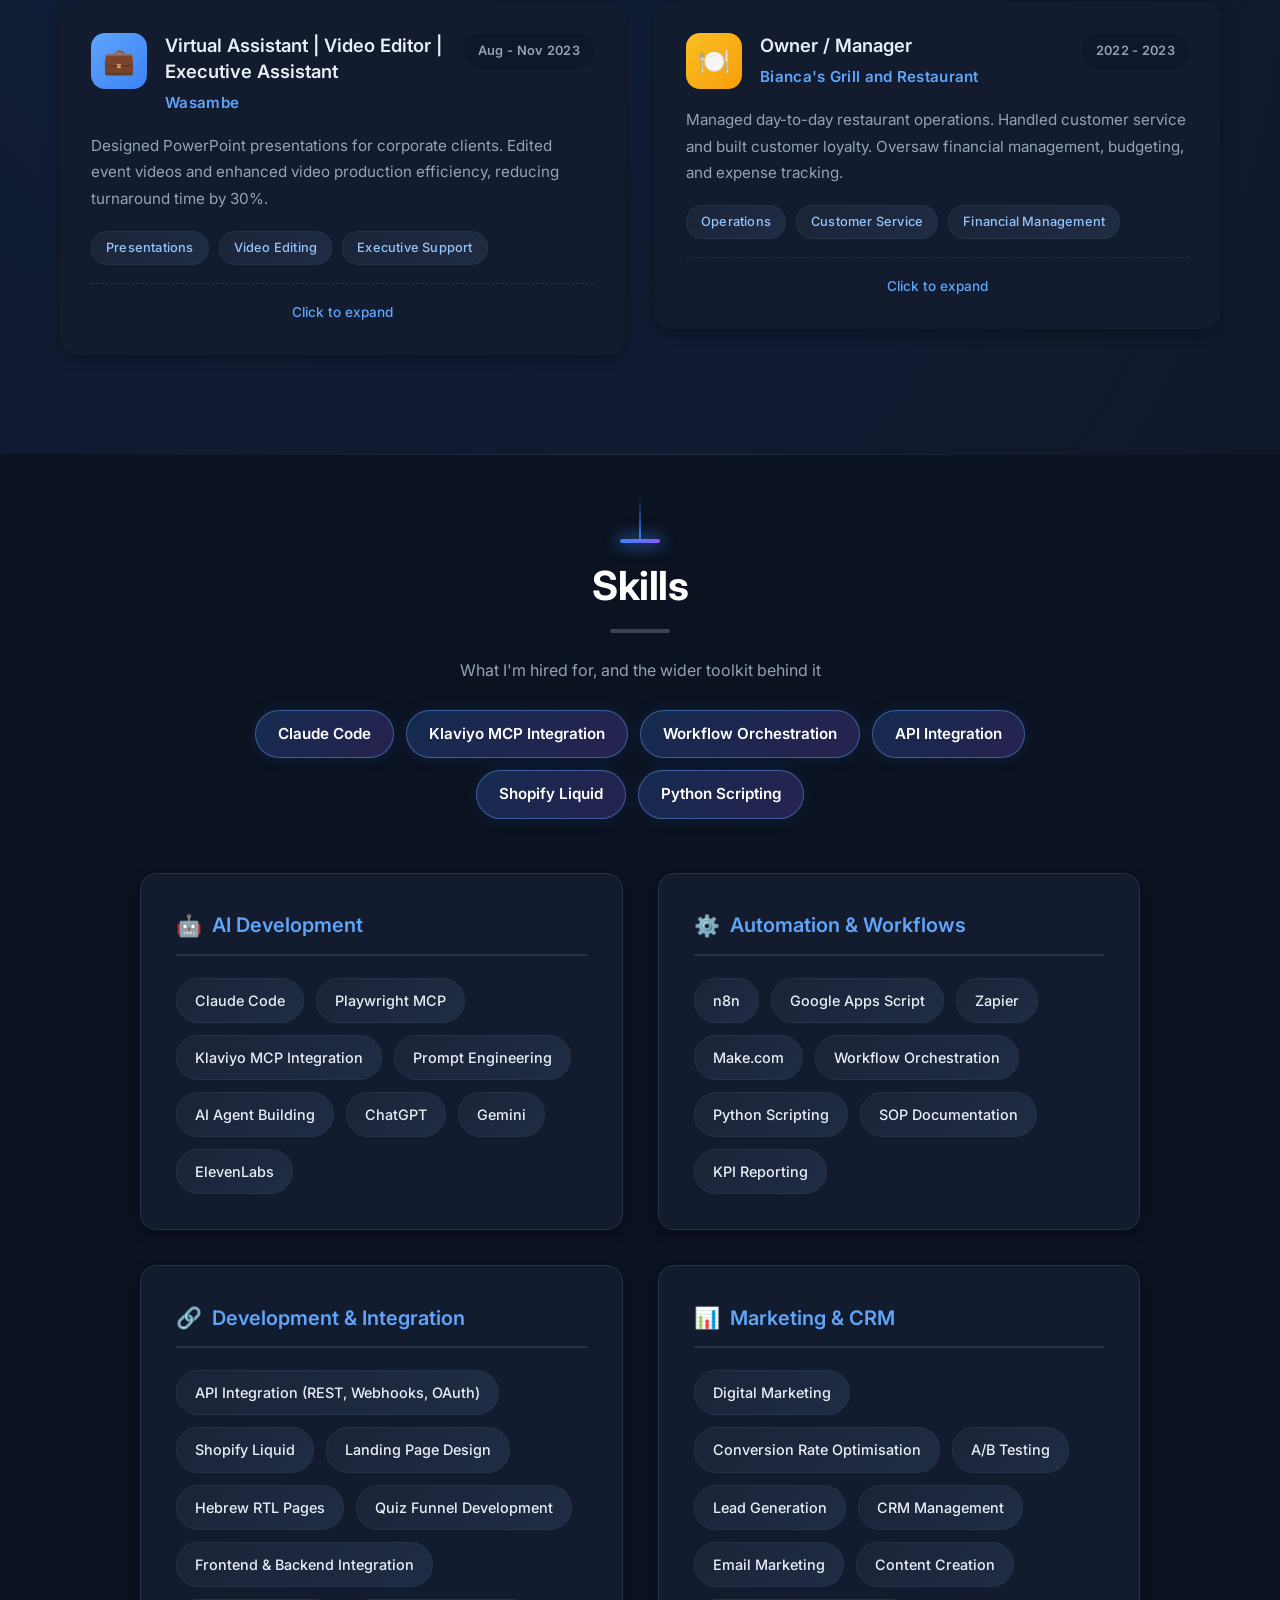
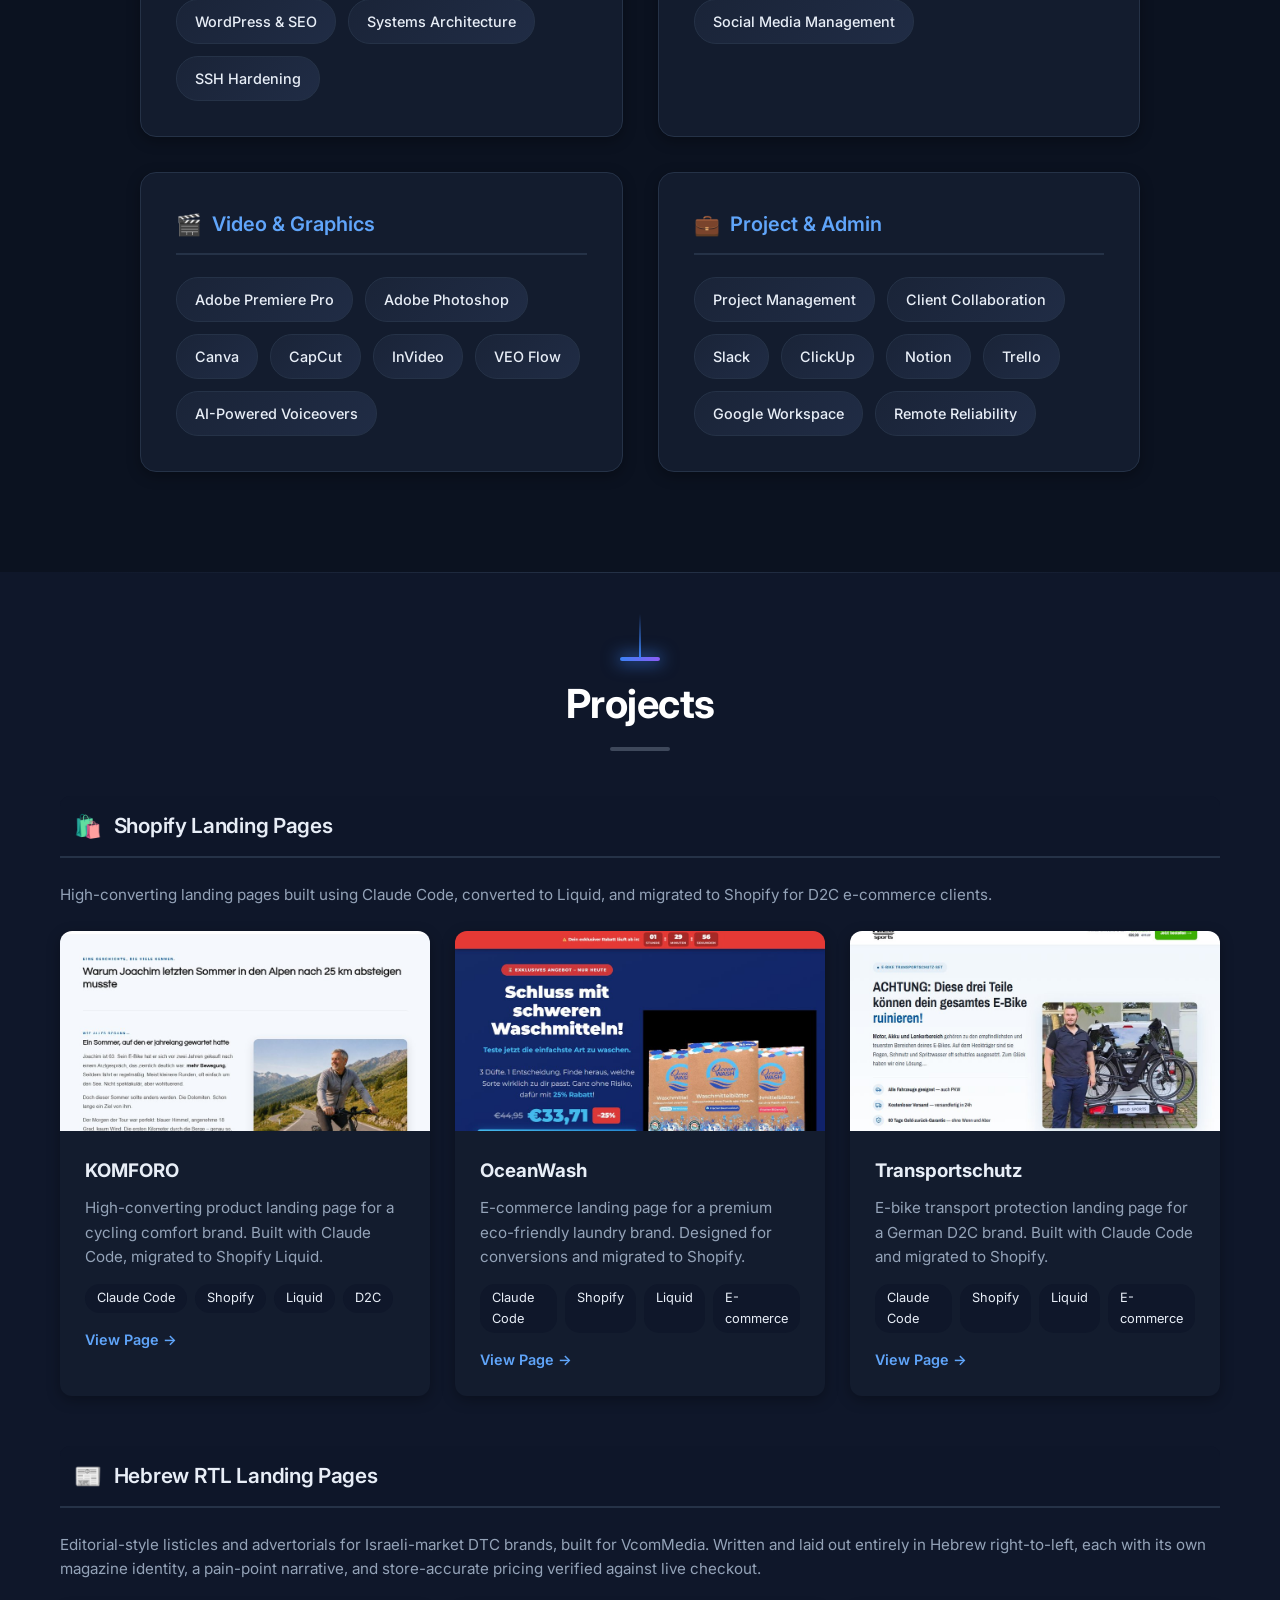
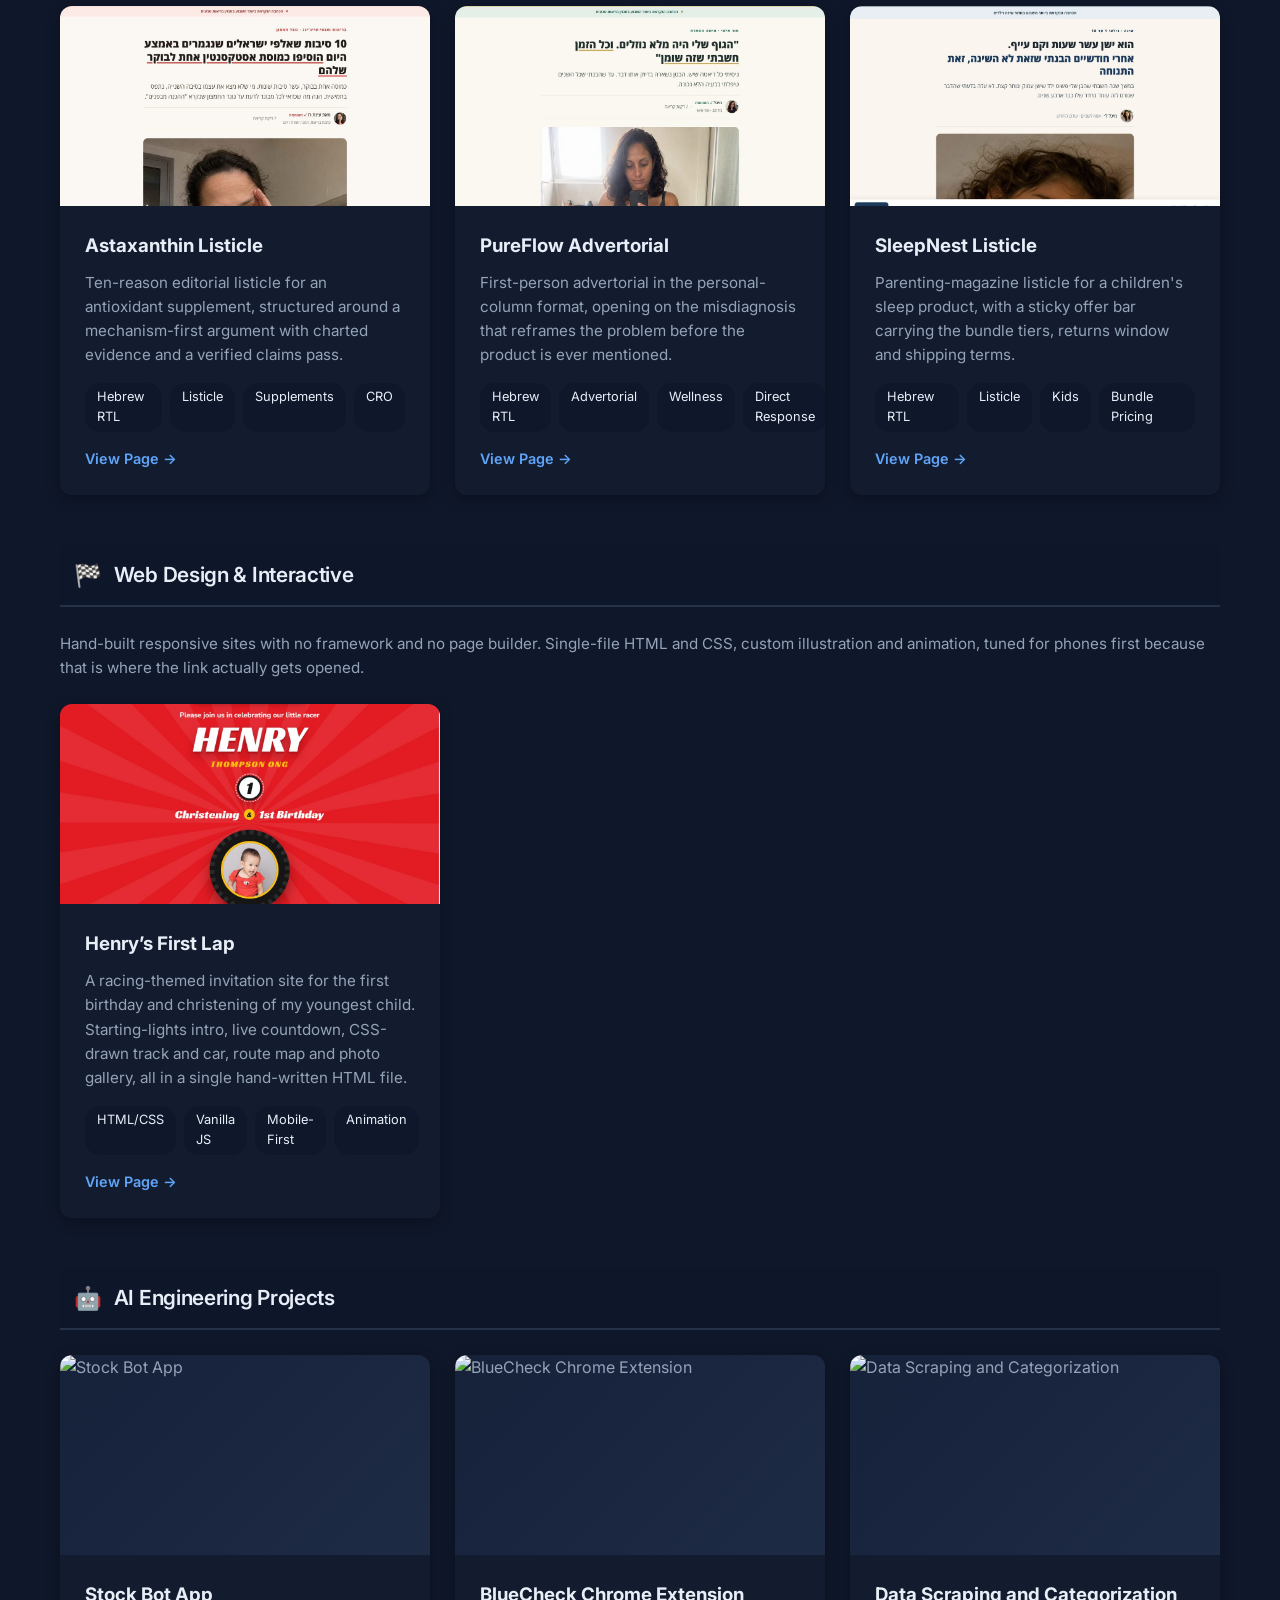
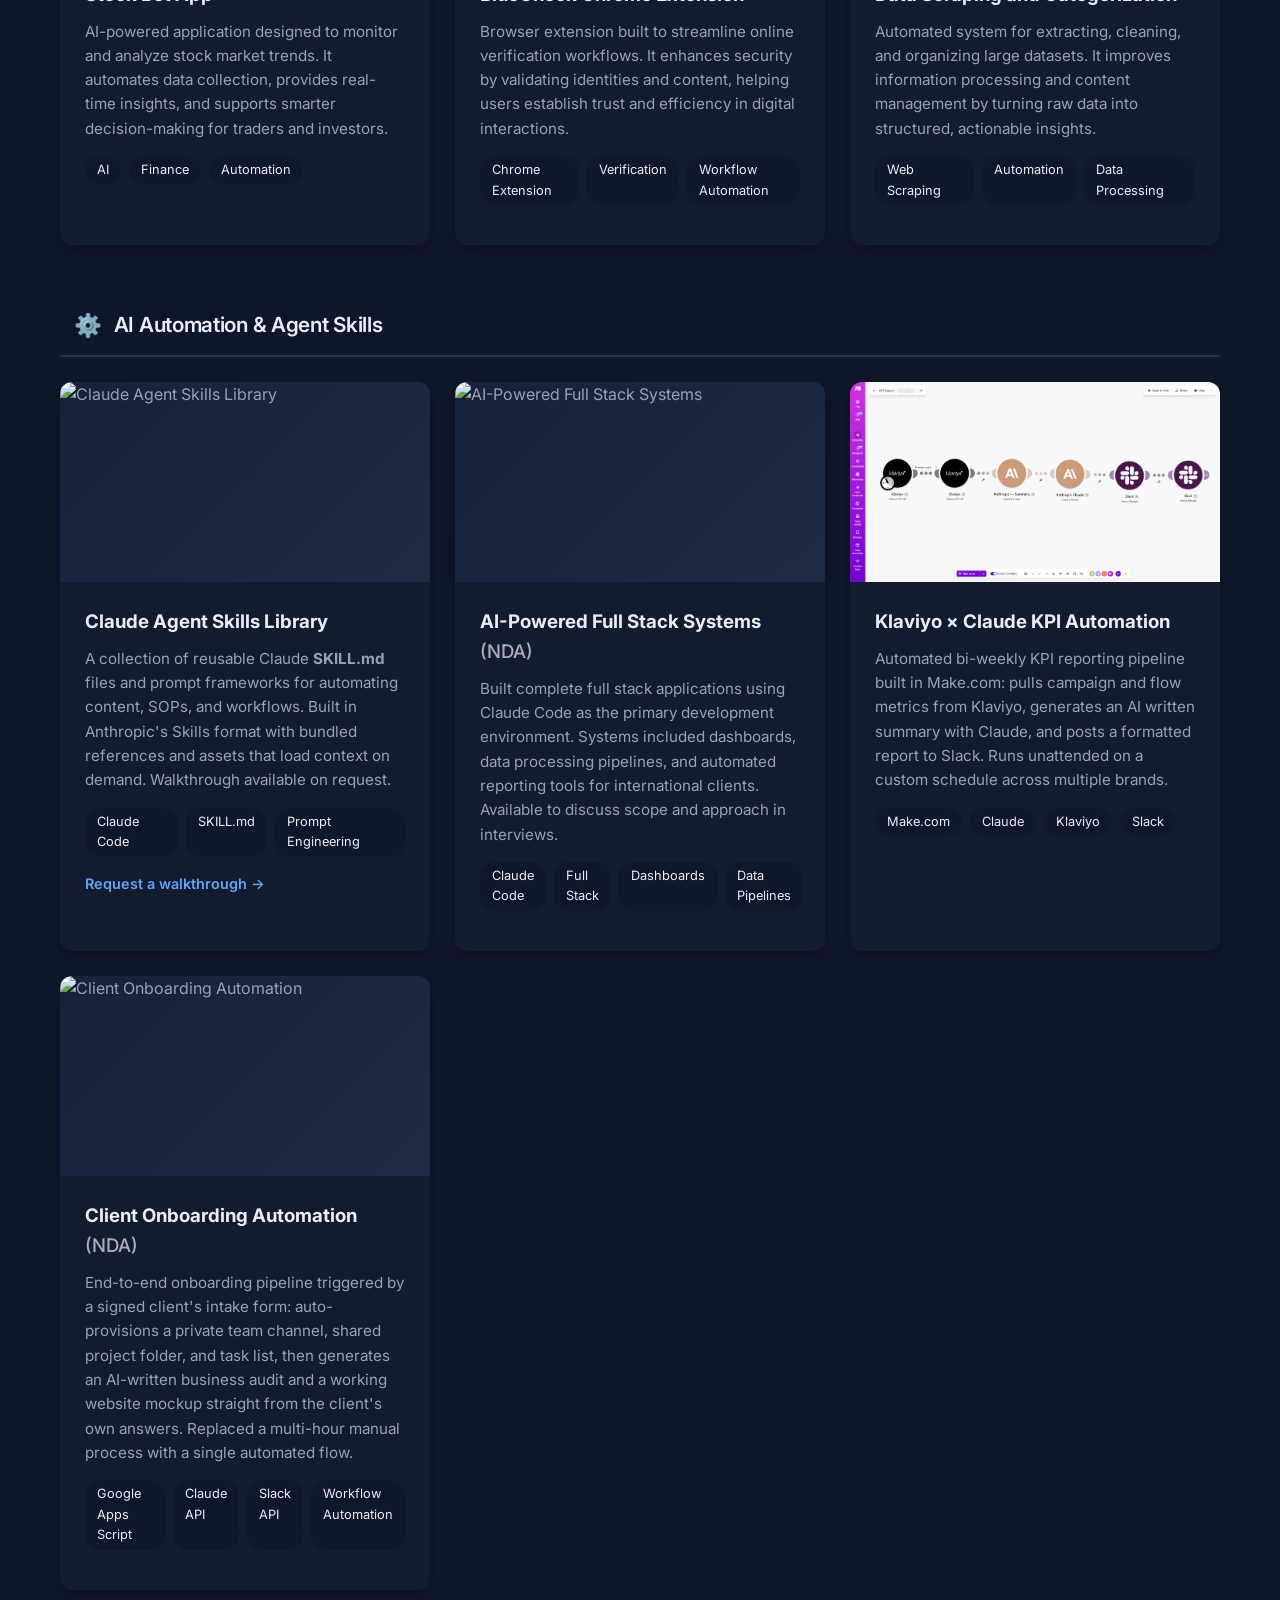
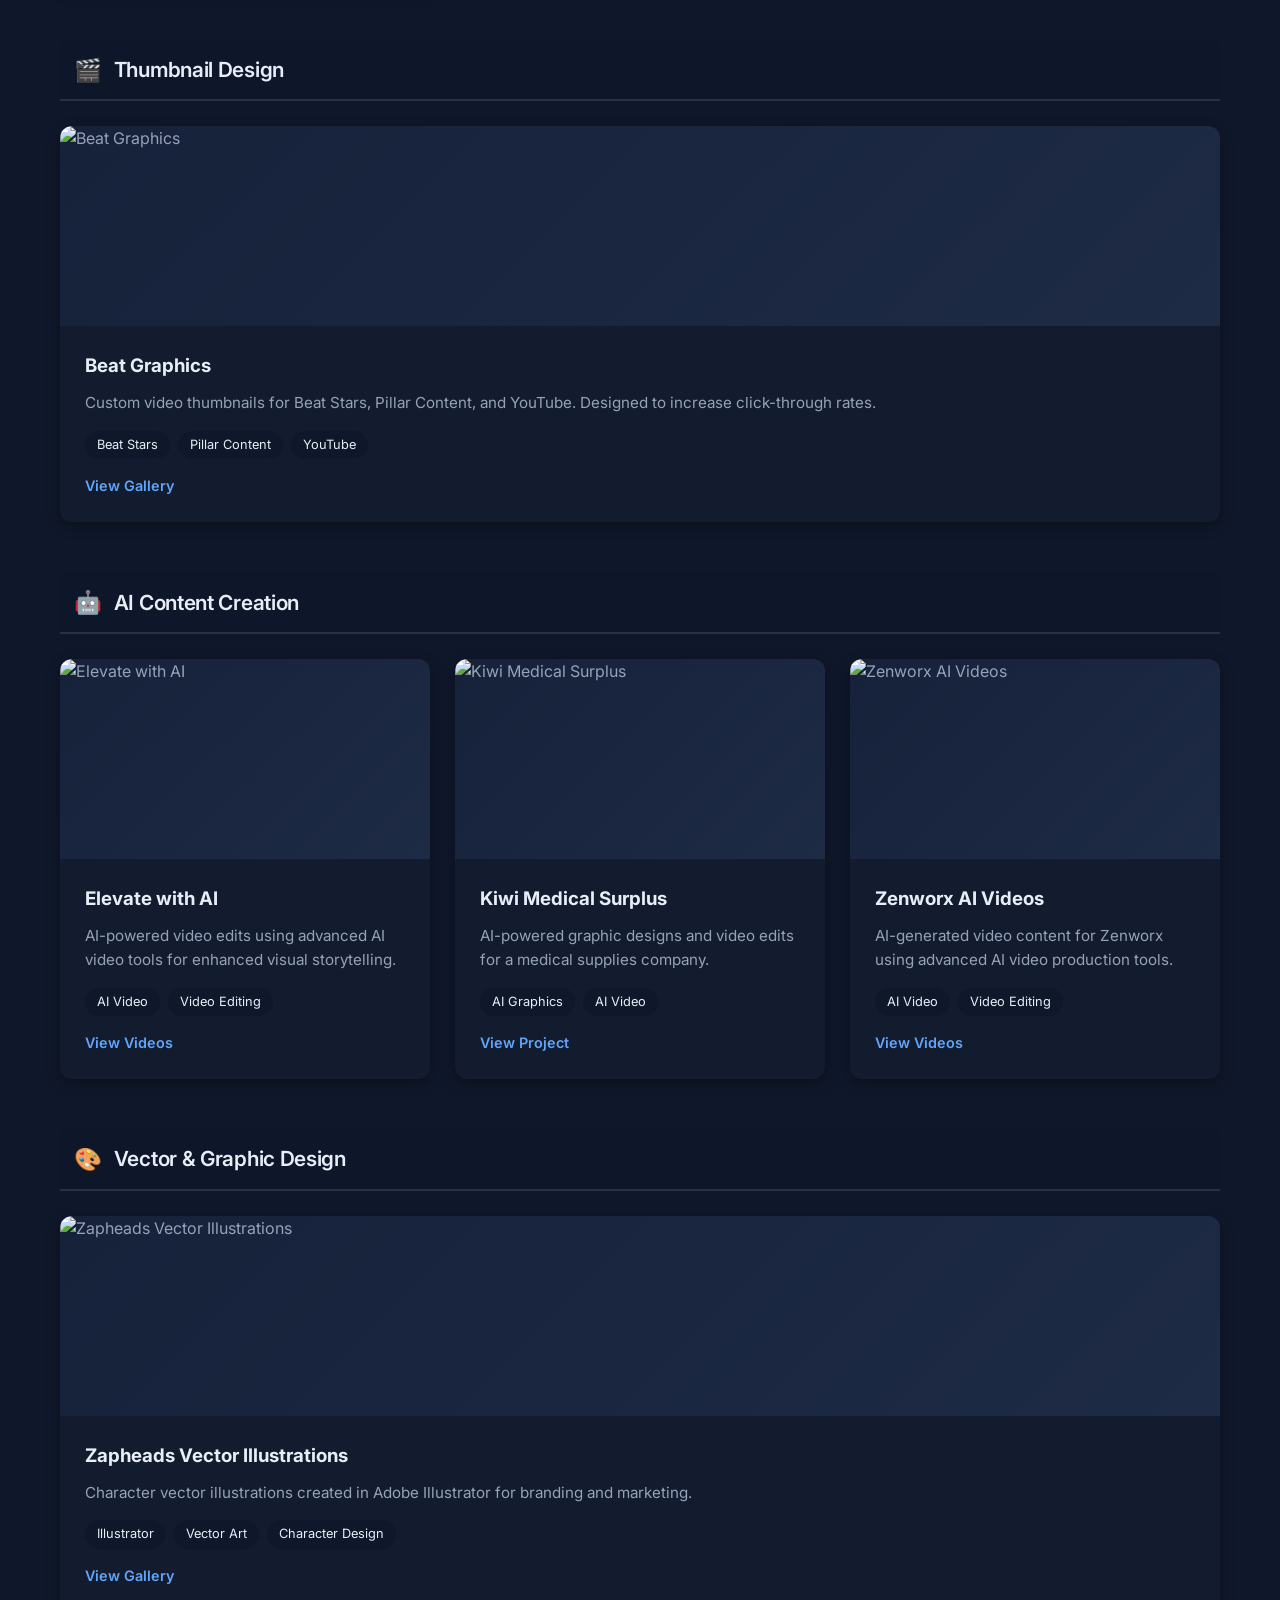
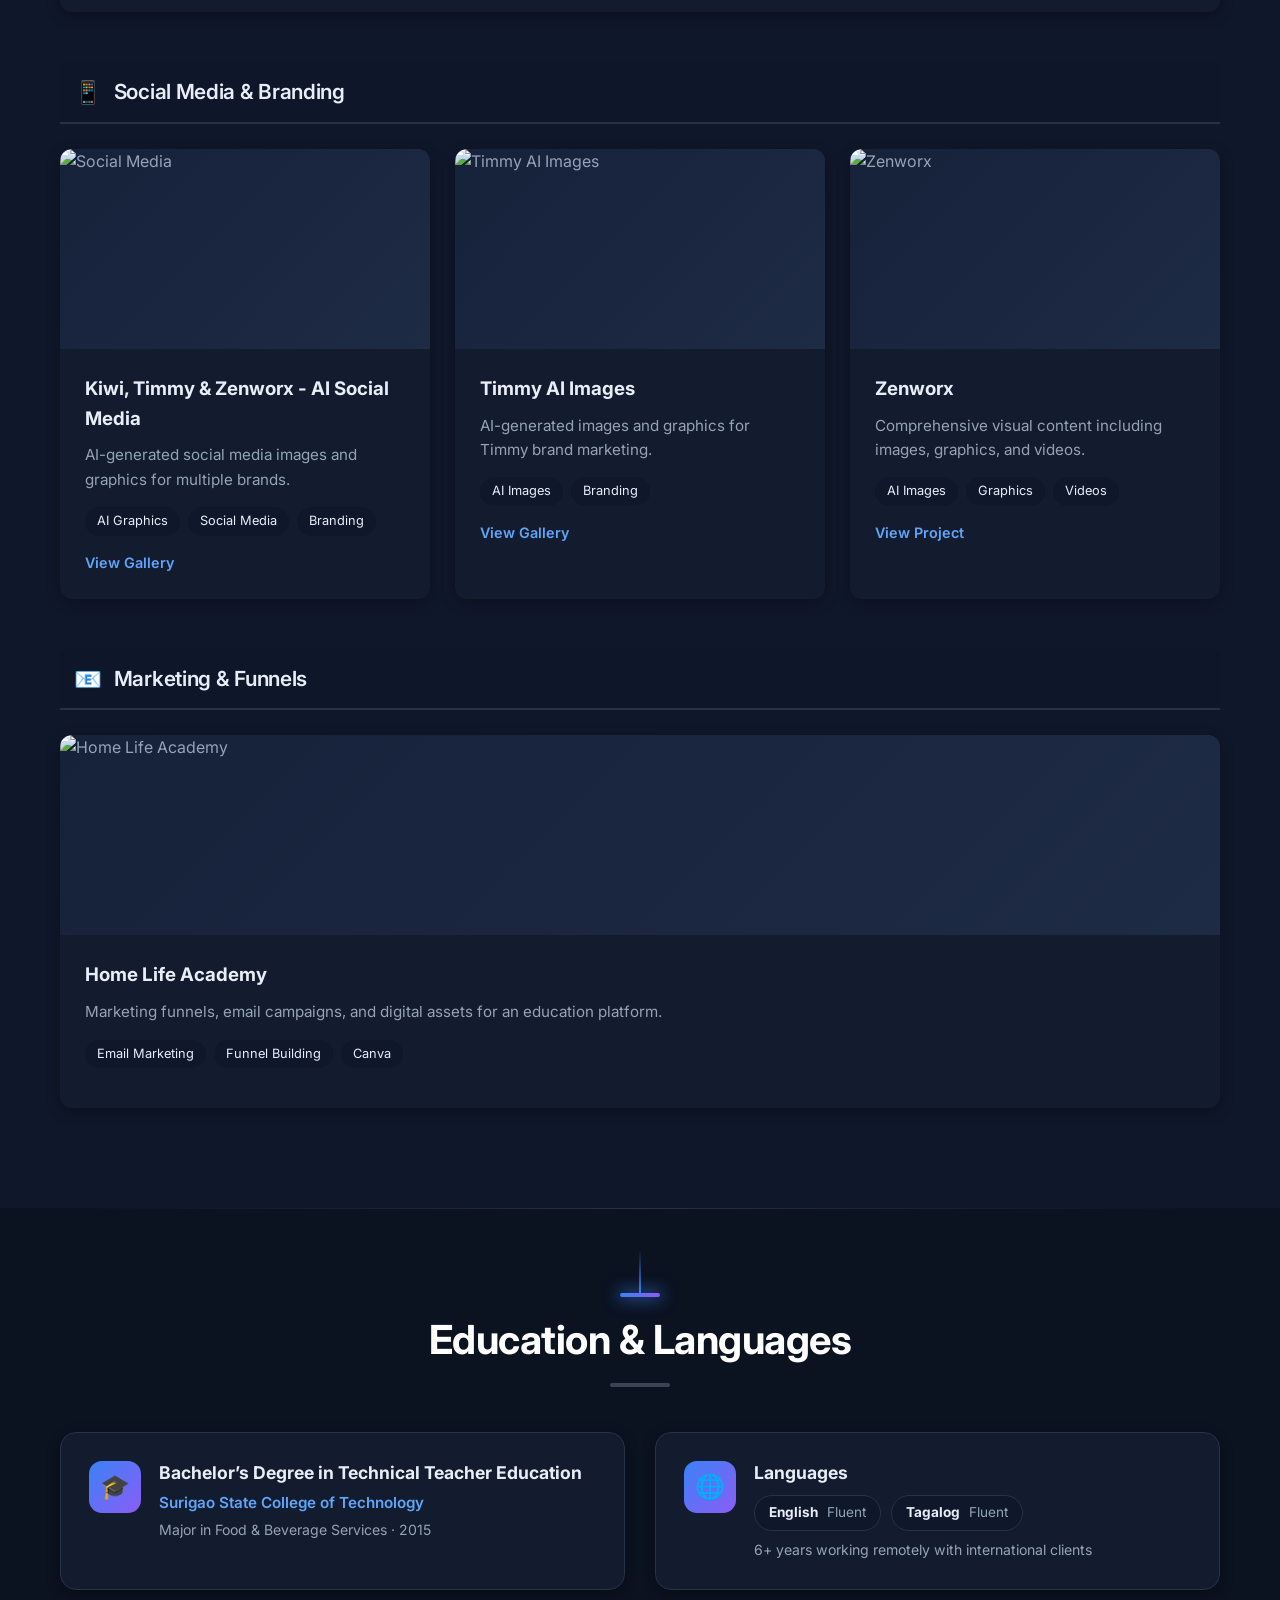
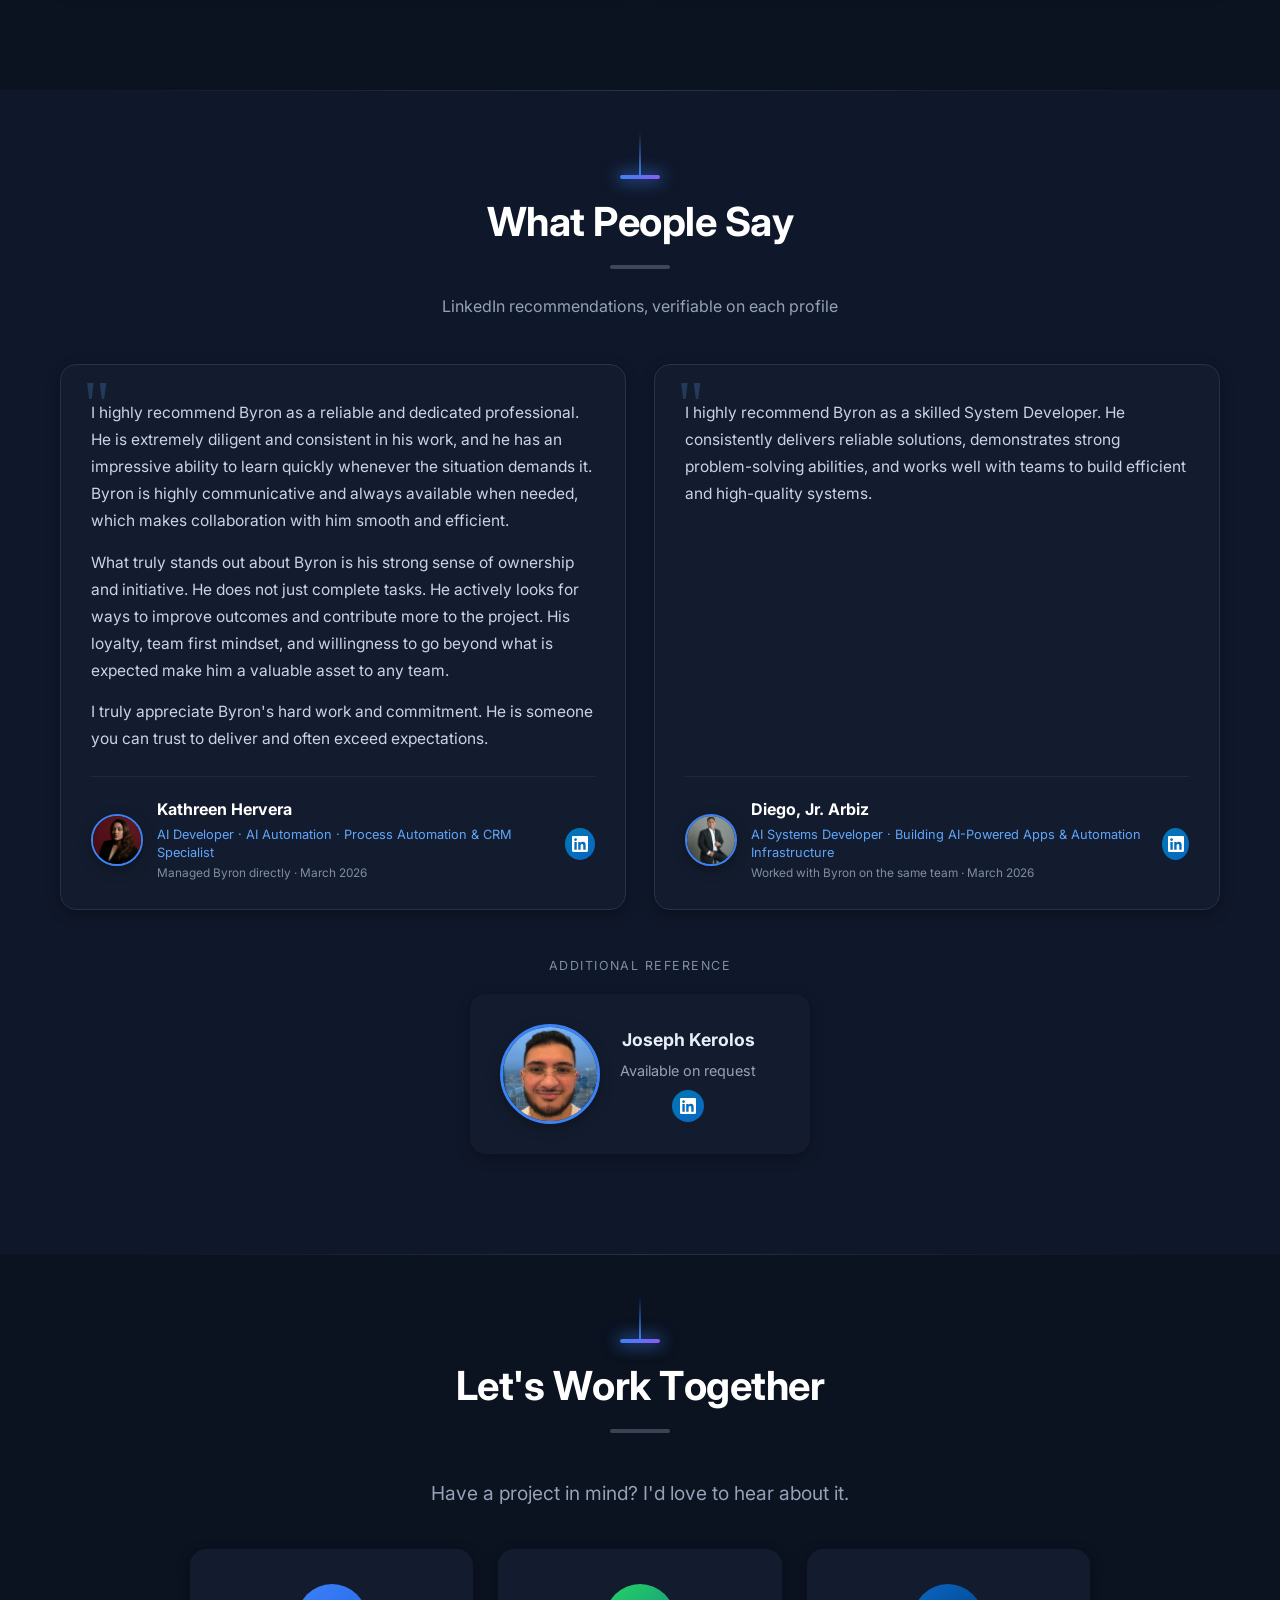
==== commit 37ce704b: "Mark Momentum Marketing, VcomMedia and HPM roles as Part Time Co-Authored-By: Claude Opus 5.5 <norep" ====
--- a/index.html
+++ b/index.html
@@ -244,7 +244,7 @@
                                 <h3>Automation Engineer / Developer</h3>
                                 <p class="company">Momentum Marketing · Freelance</p>
                             </div>
-                            <span class="experience-date">Aug 2026 - Present</span>
+                            <span class="experience-date">Aug 2026 - Present (Part Time)</span>
                         </div>
                         <p class="experience-desc">Architected a client-onboarding system on Google Apps Script that turns one form submission into a provisioned Slack channel, Drive folder, project board, drafted welcome email and tracker row in about 90 seconds, with no third-party automation platform and no recurring fees.</p>
                         <div class="experience-tags">
@@ -273,7 +273,7 @@
                                 <h3>Landing Page Developer</h3>
                                 <p class="company">VcomMedia · Freelance</p>
                             </div>
-                            <span class="experience-date">Jul 2026 - Present</span>
+                            <span class="experience-date">Jul 2026 - Present (Part Time)</span>
                         </div>
                         <p class="experience-desc">Building high-converting landing pages, listicles and advertorials for Hebrew-market DTC brands across skincare, kids' products and wellness, all in Hebrew RTL. Pain-point narrative structure, store-accurate pricing, and multi-screen quiz funnels with per-step drop-off tracking.</p>
                         <div class="experience-tags">
@@ -302,7 +302,7 @@
                                 <h3>AI Automation Specialist</h3>
                                 <p class="company">High Performance Mail · Freelance</p>
                             </div>
-                            <span class="experience-date">Apr 2026 - Present</span>
+                            <span class="experience-date">Apr 2026 - Present (Part Time)</span>
                         </div>
                         <p class="experience-desc">Building Claude-powered automation systems and high-converting landing pages for D2C e-commerce clients. Integrating Klaviyo with Claude via MCP for real-time KPI reporting and automated Slack workflows.</p>
                         <div class="experience-tags">
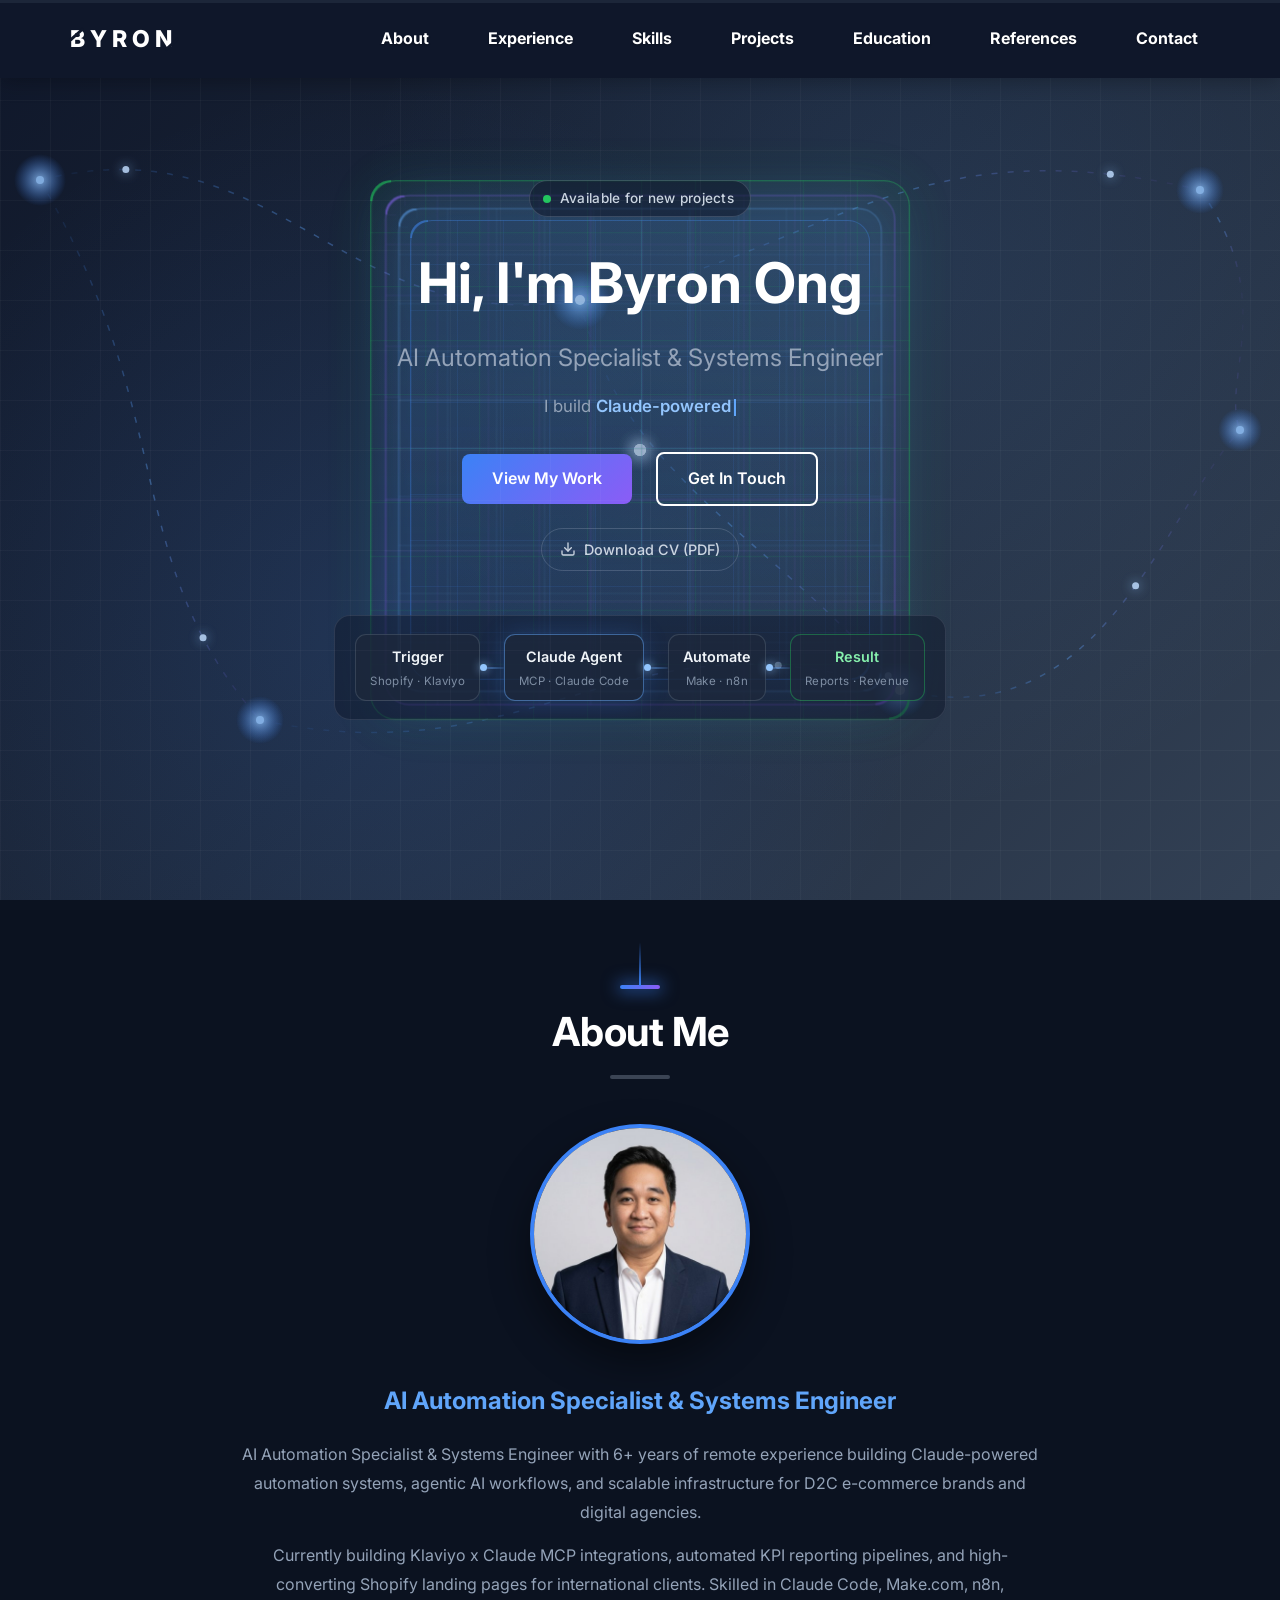
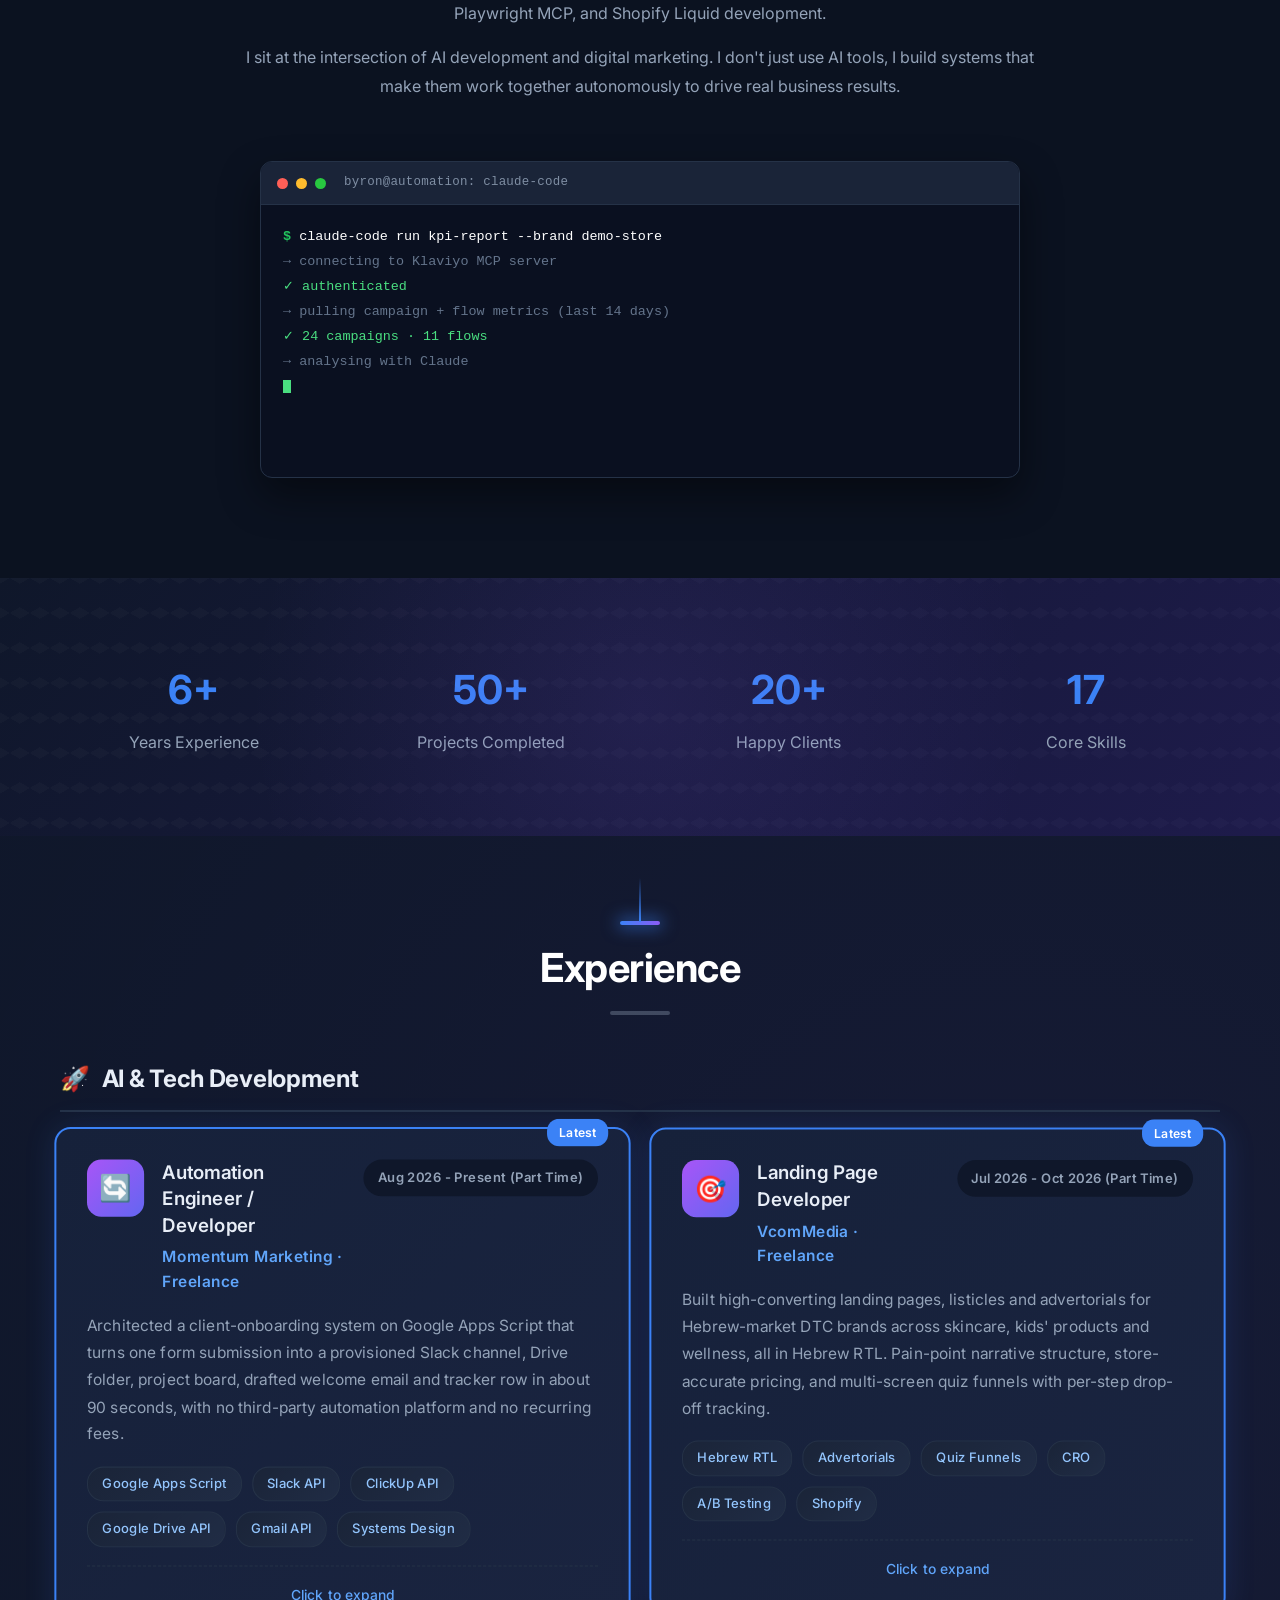
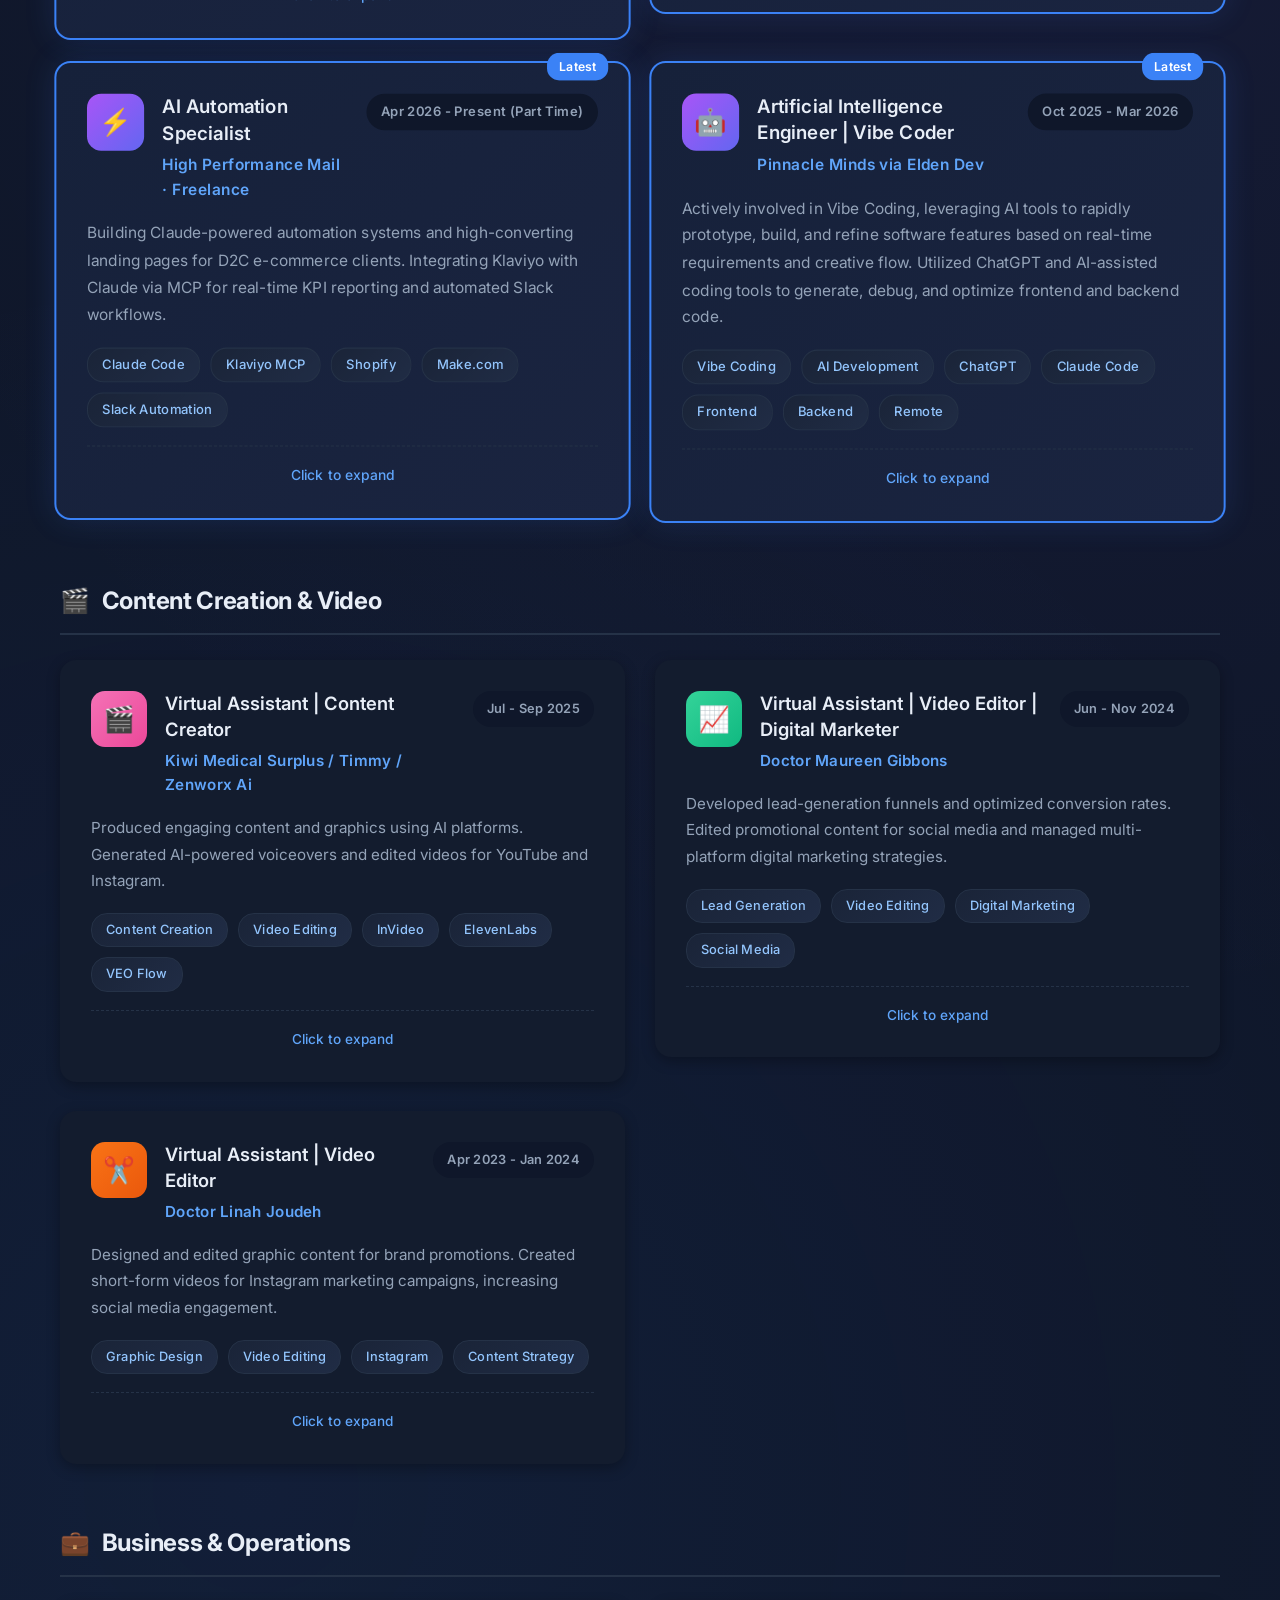
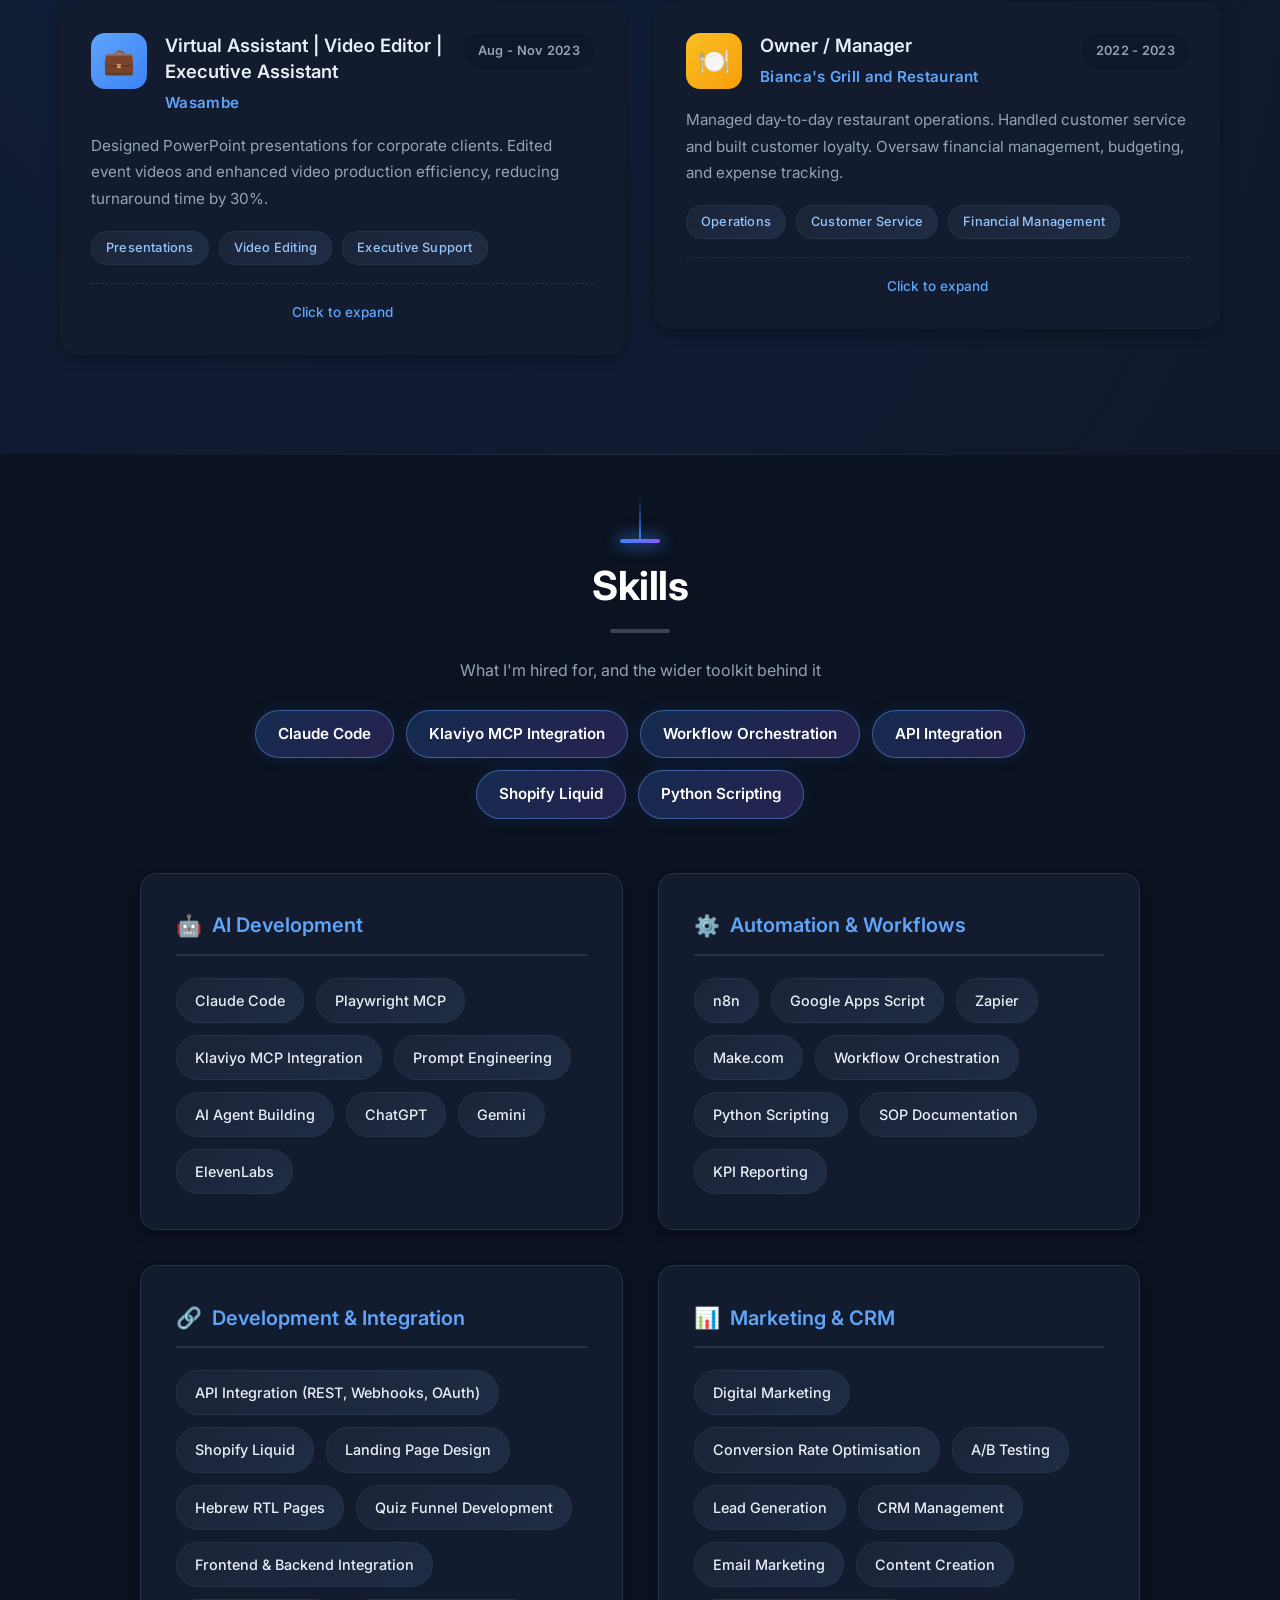
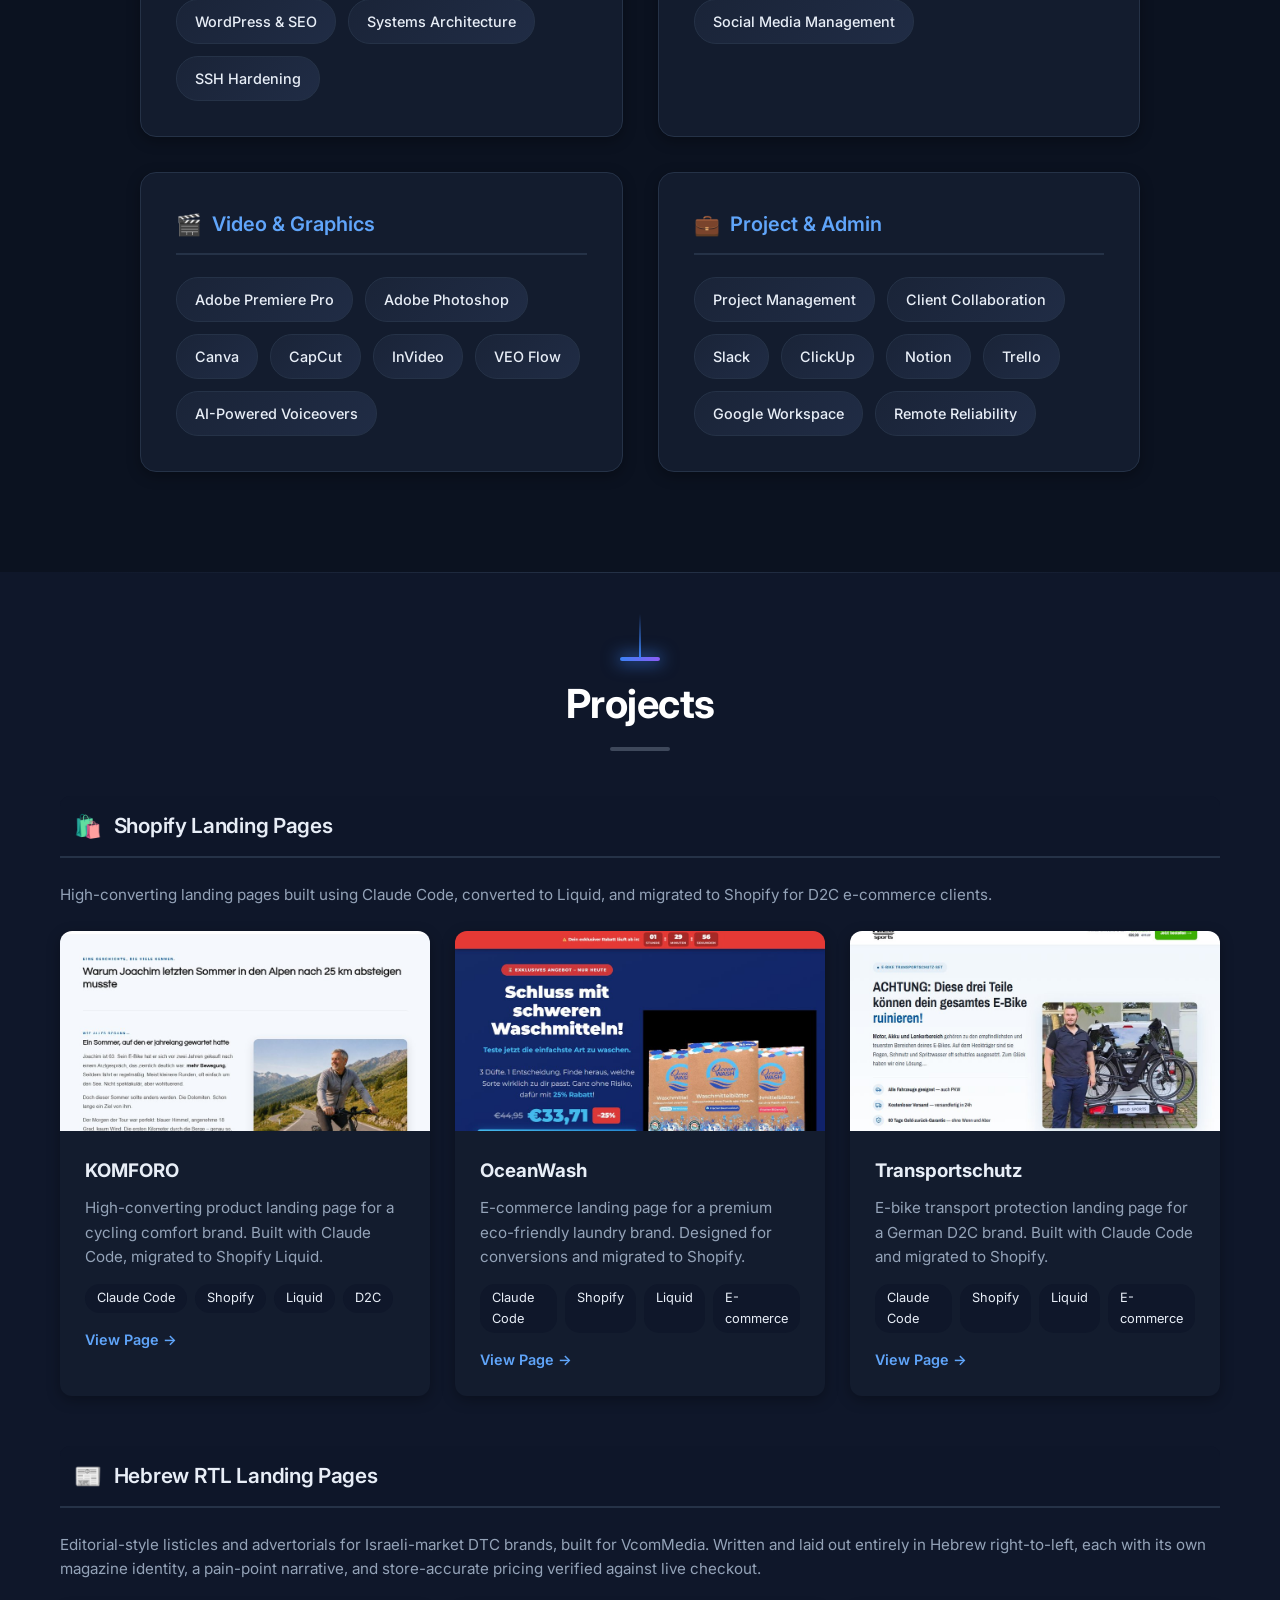
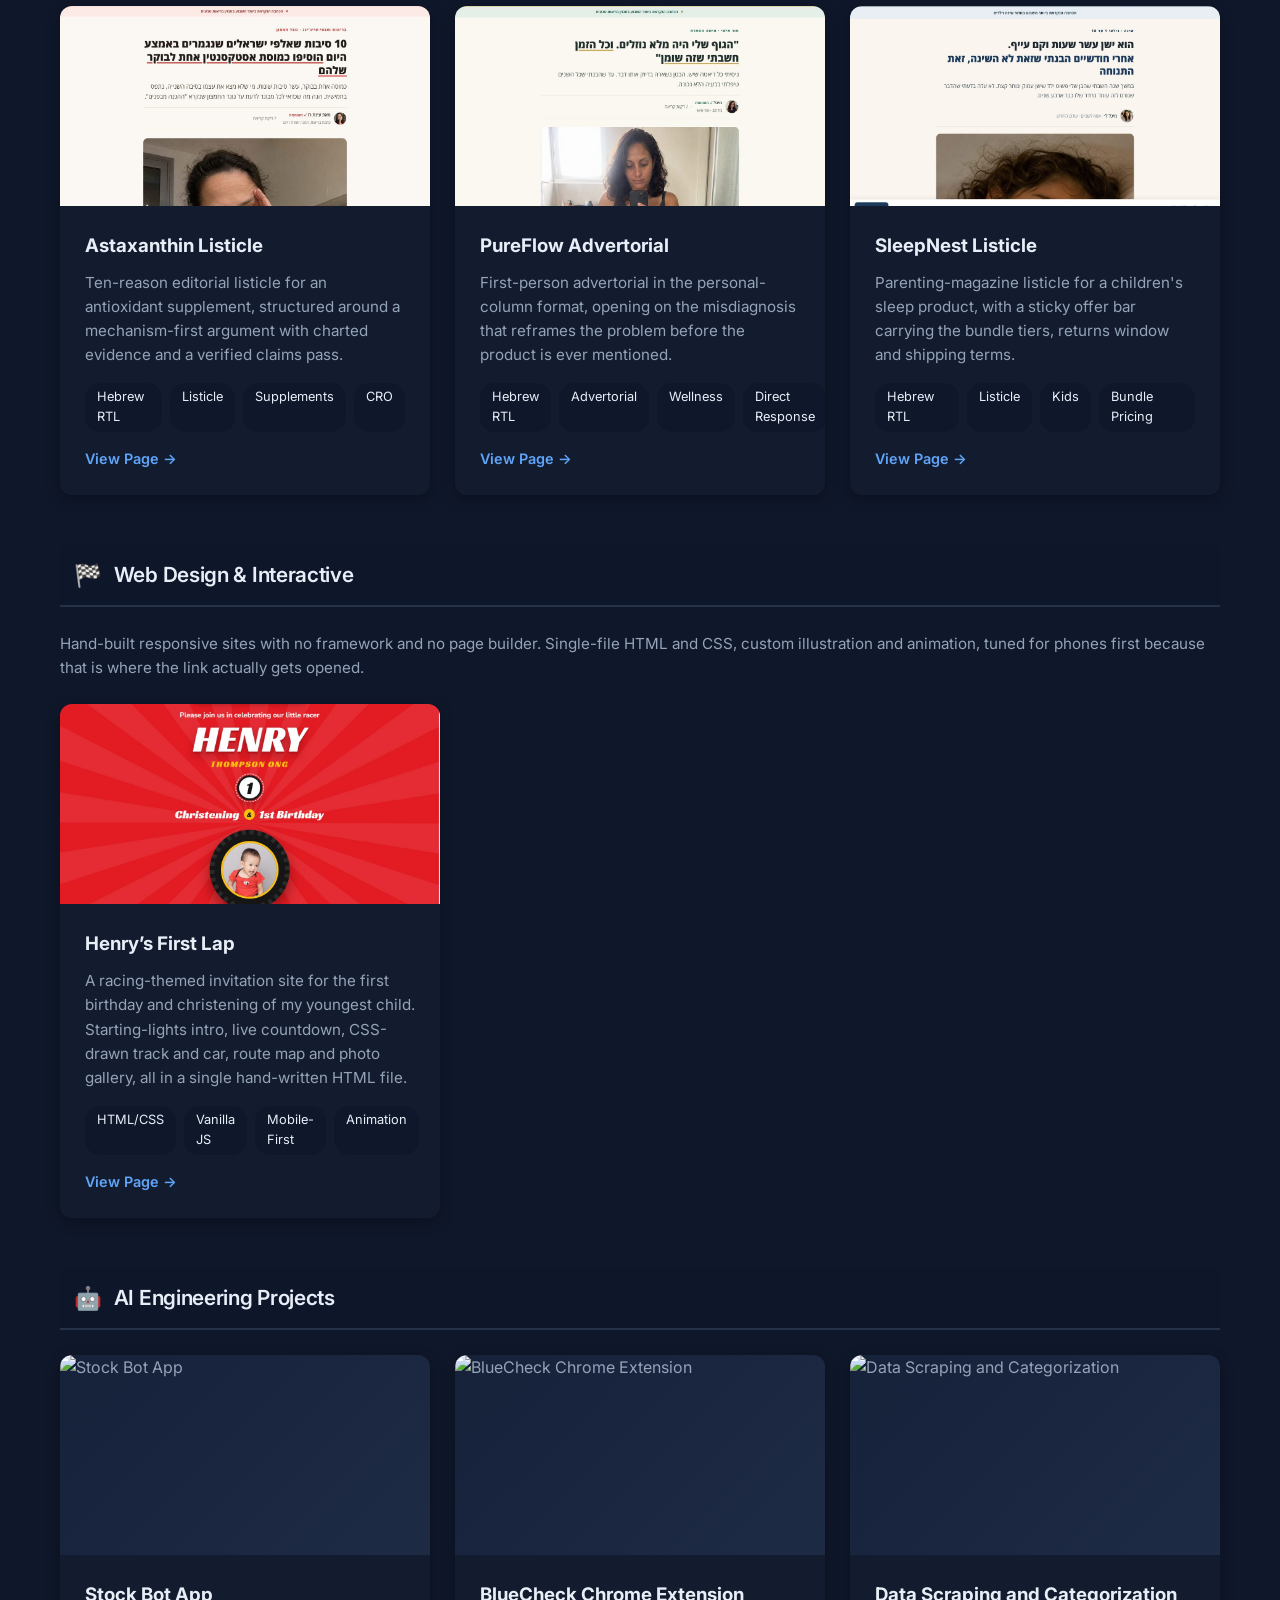
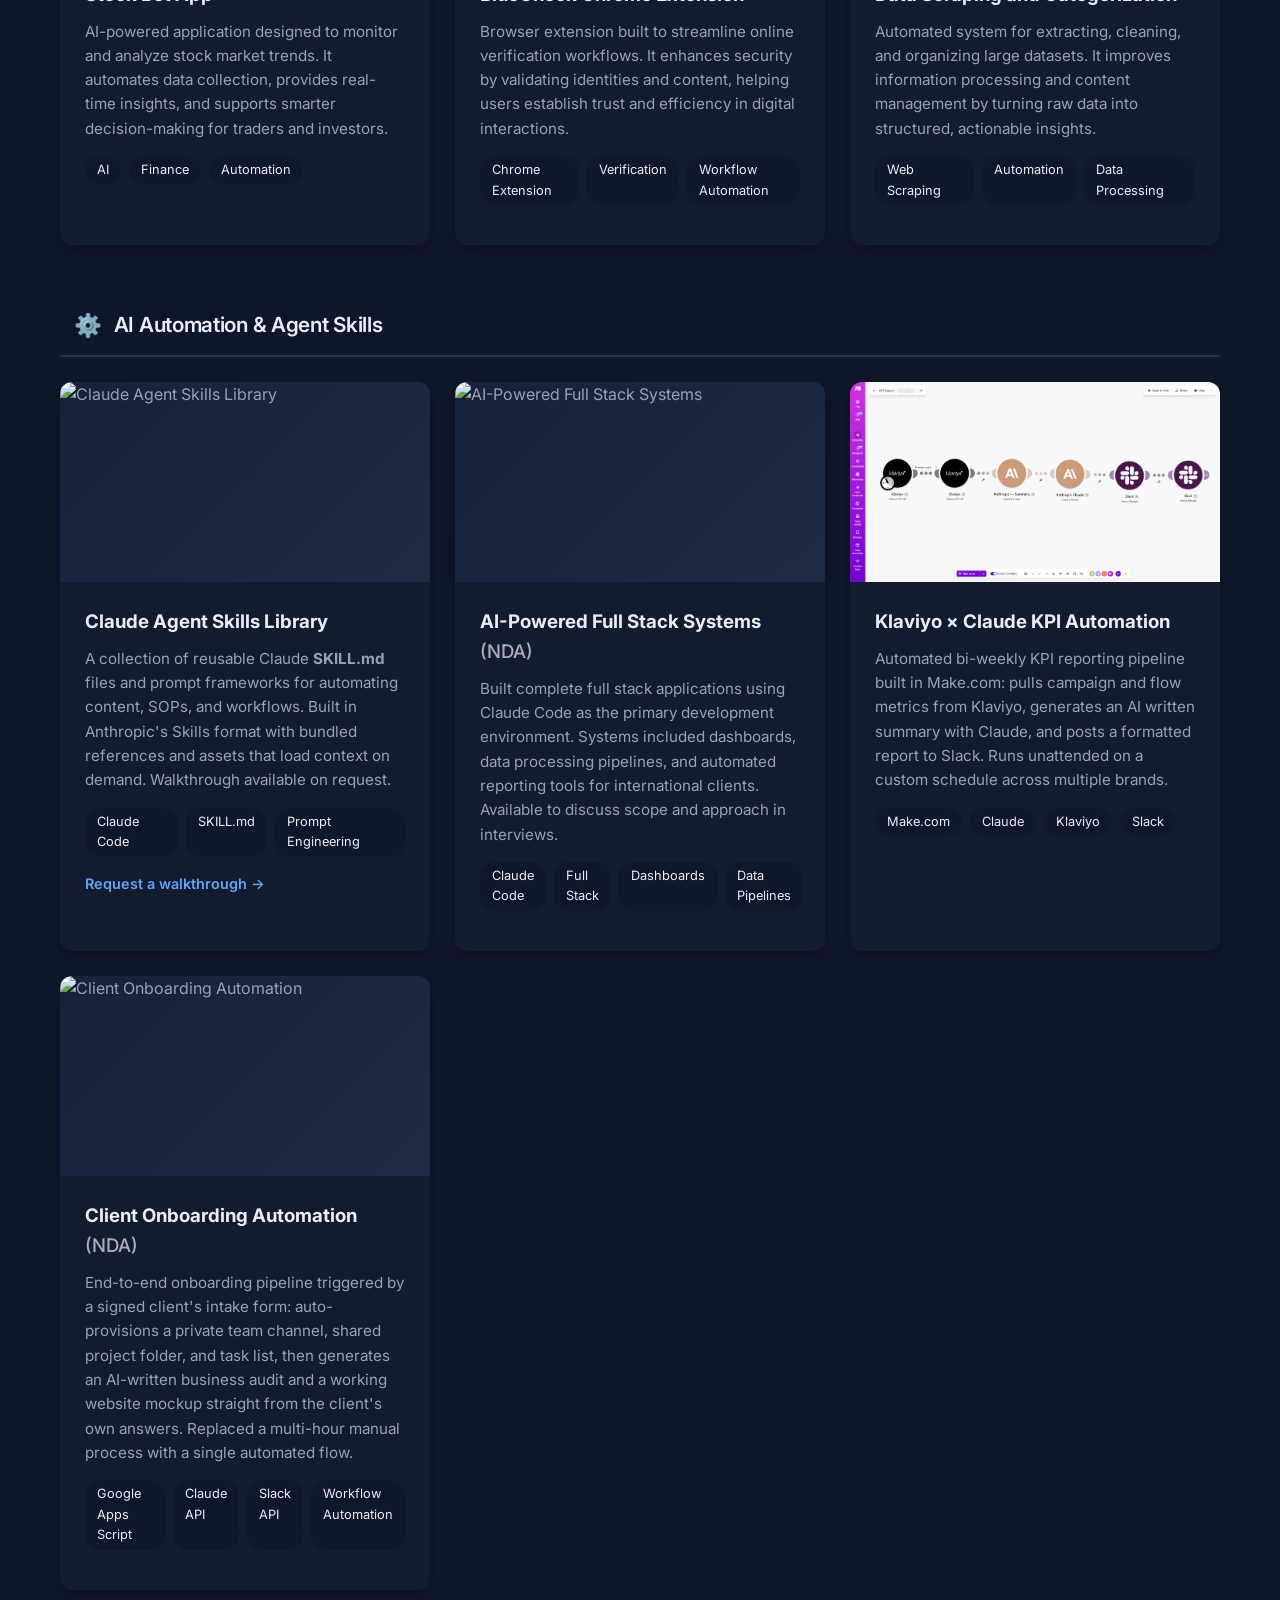
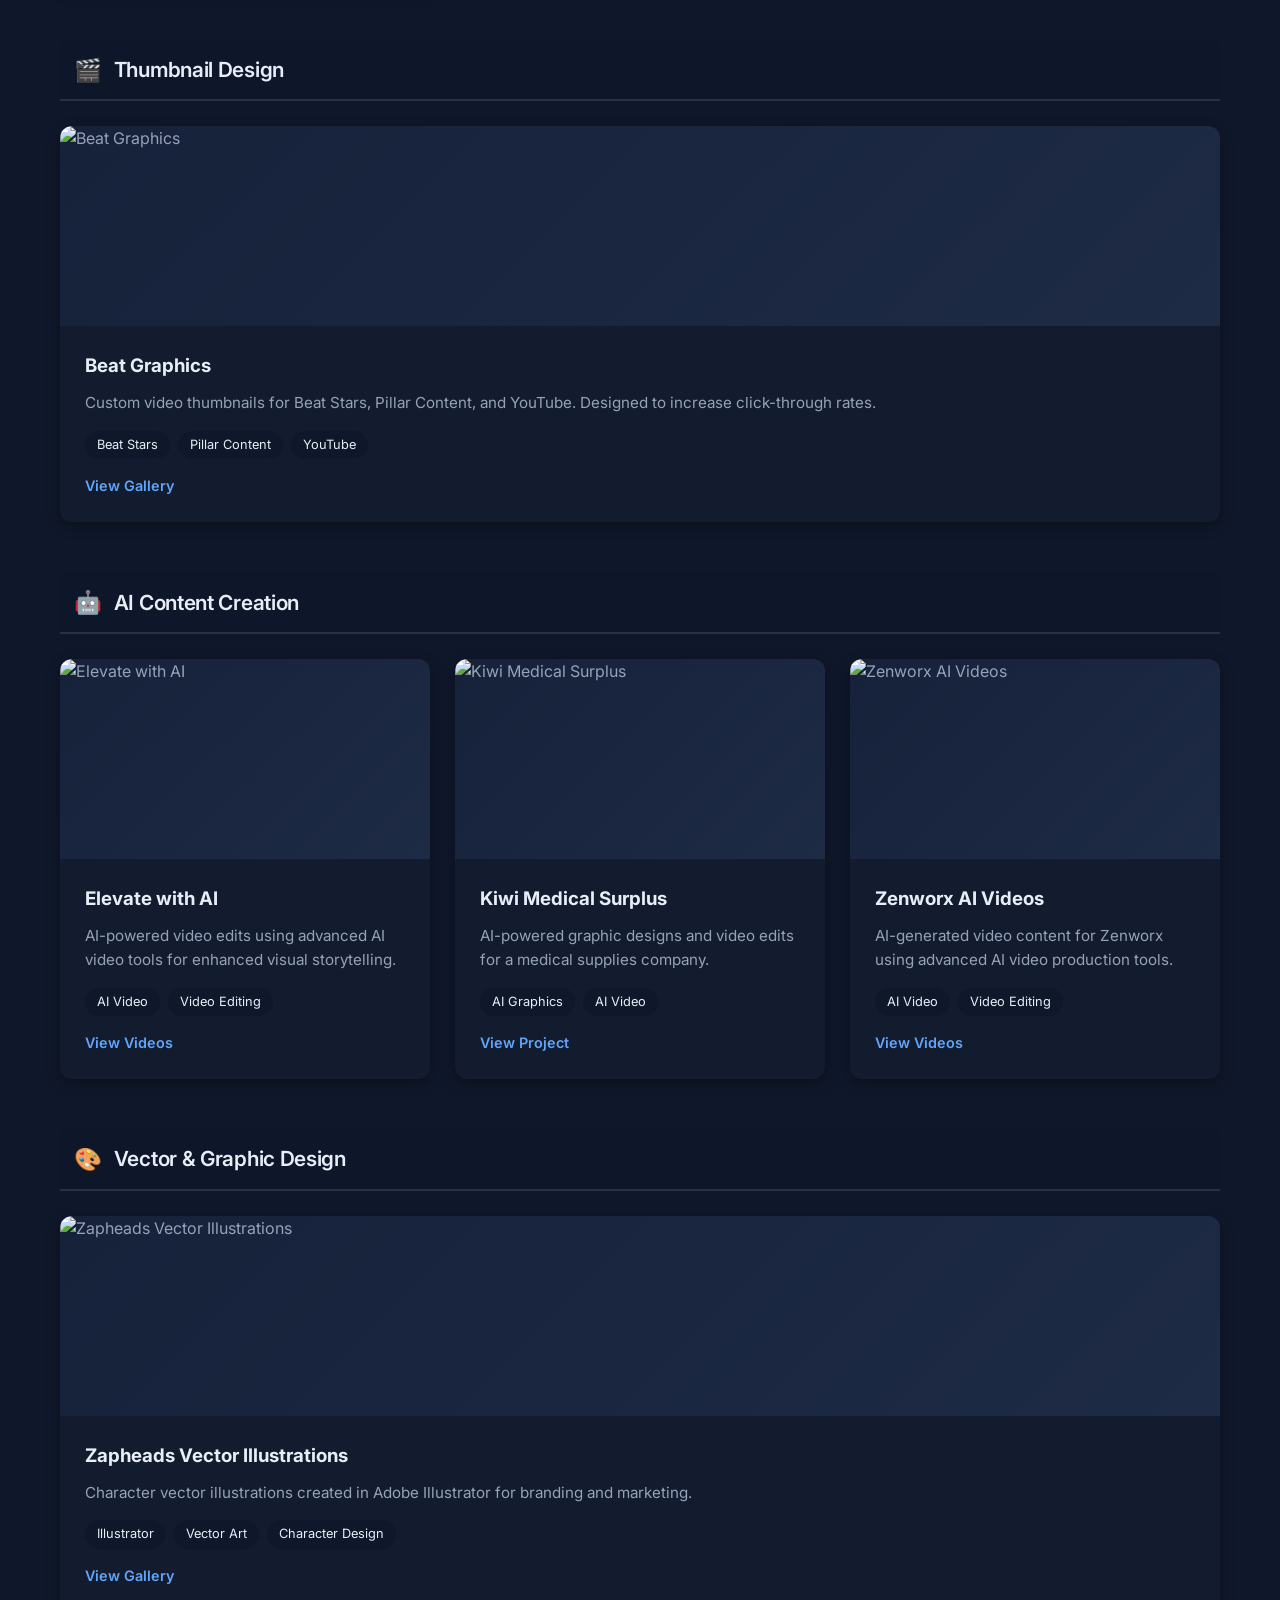
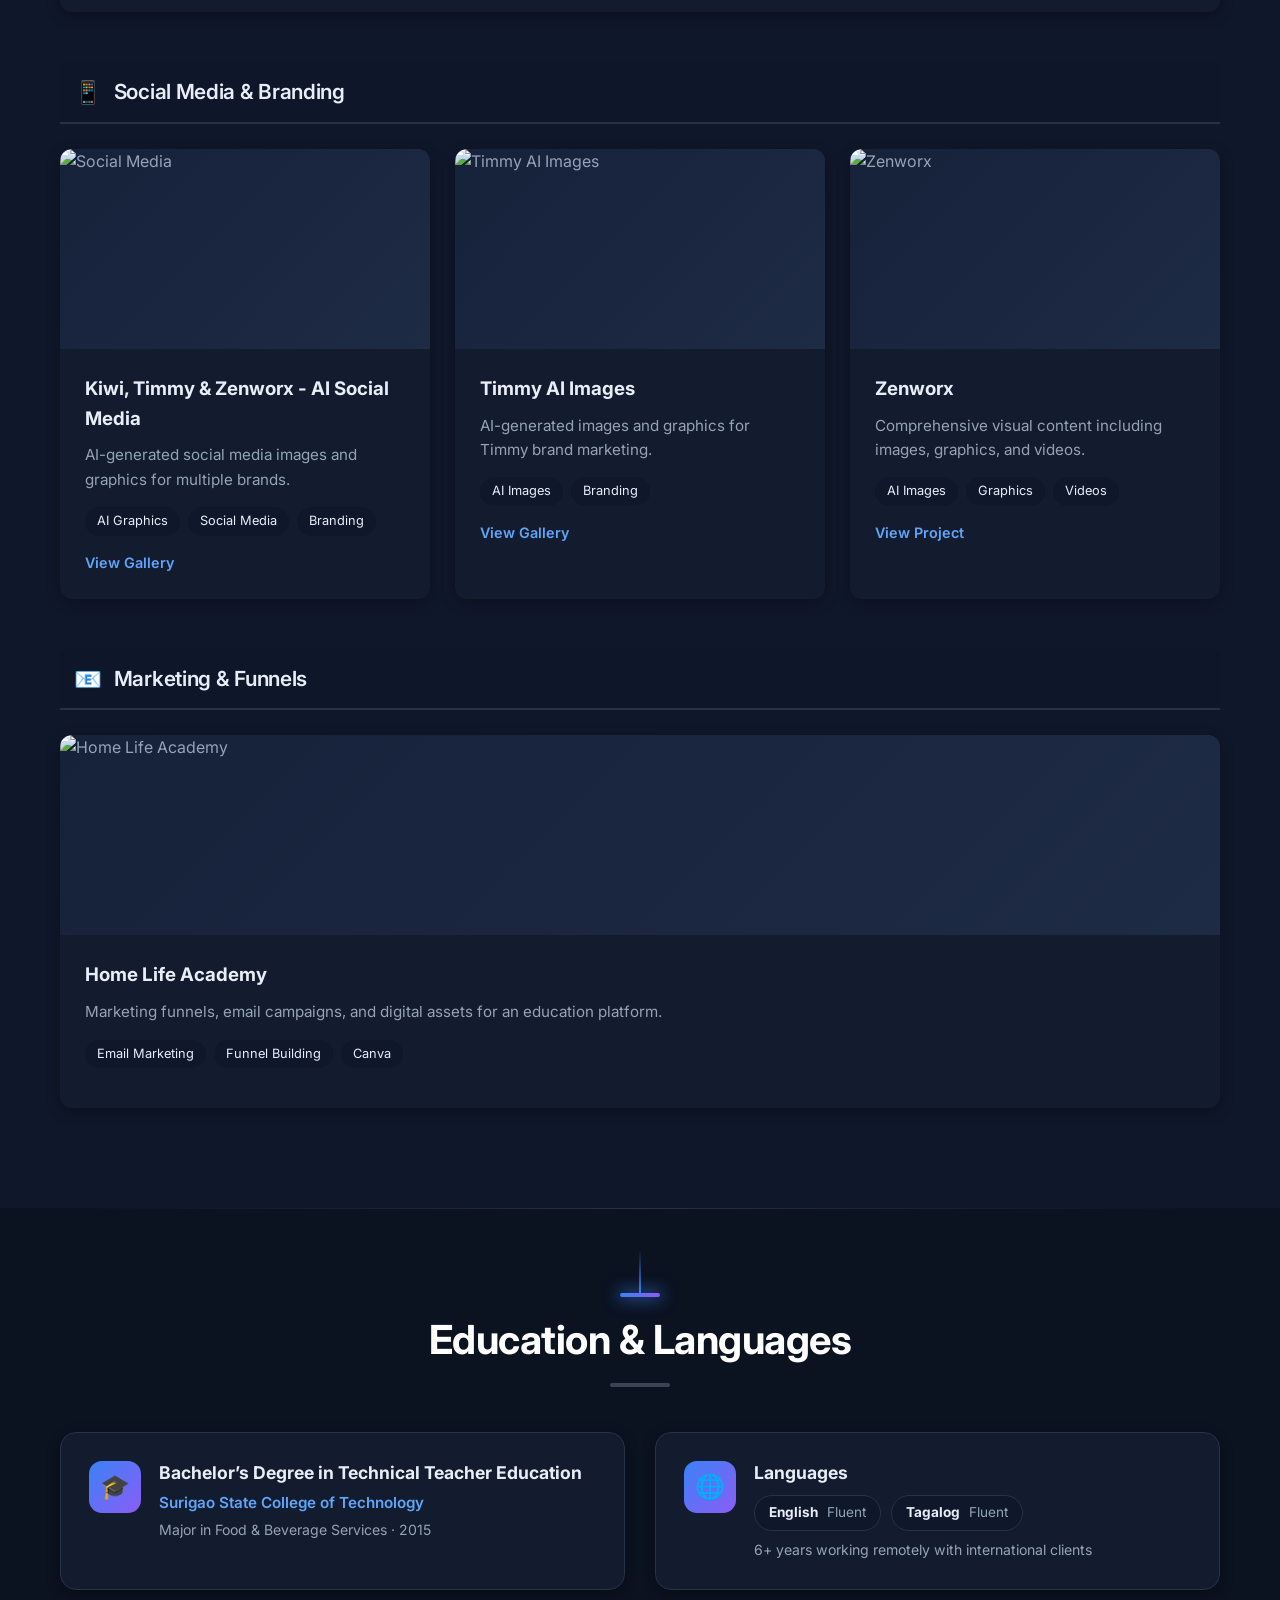
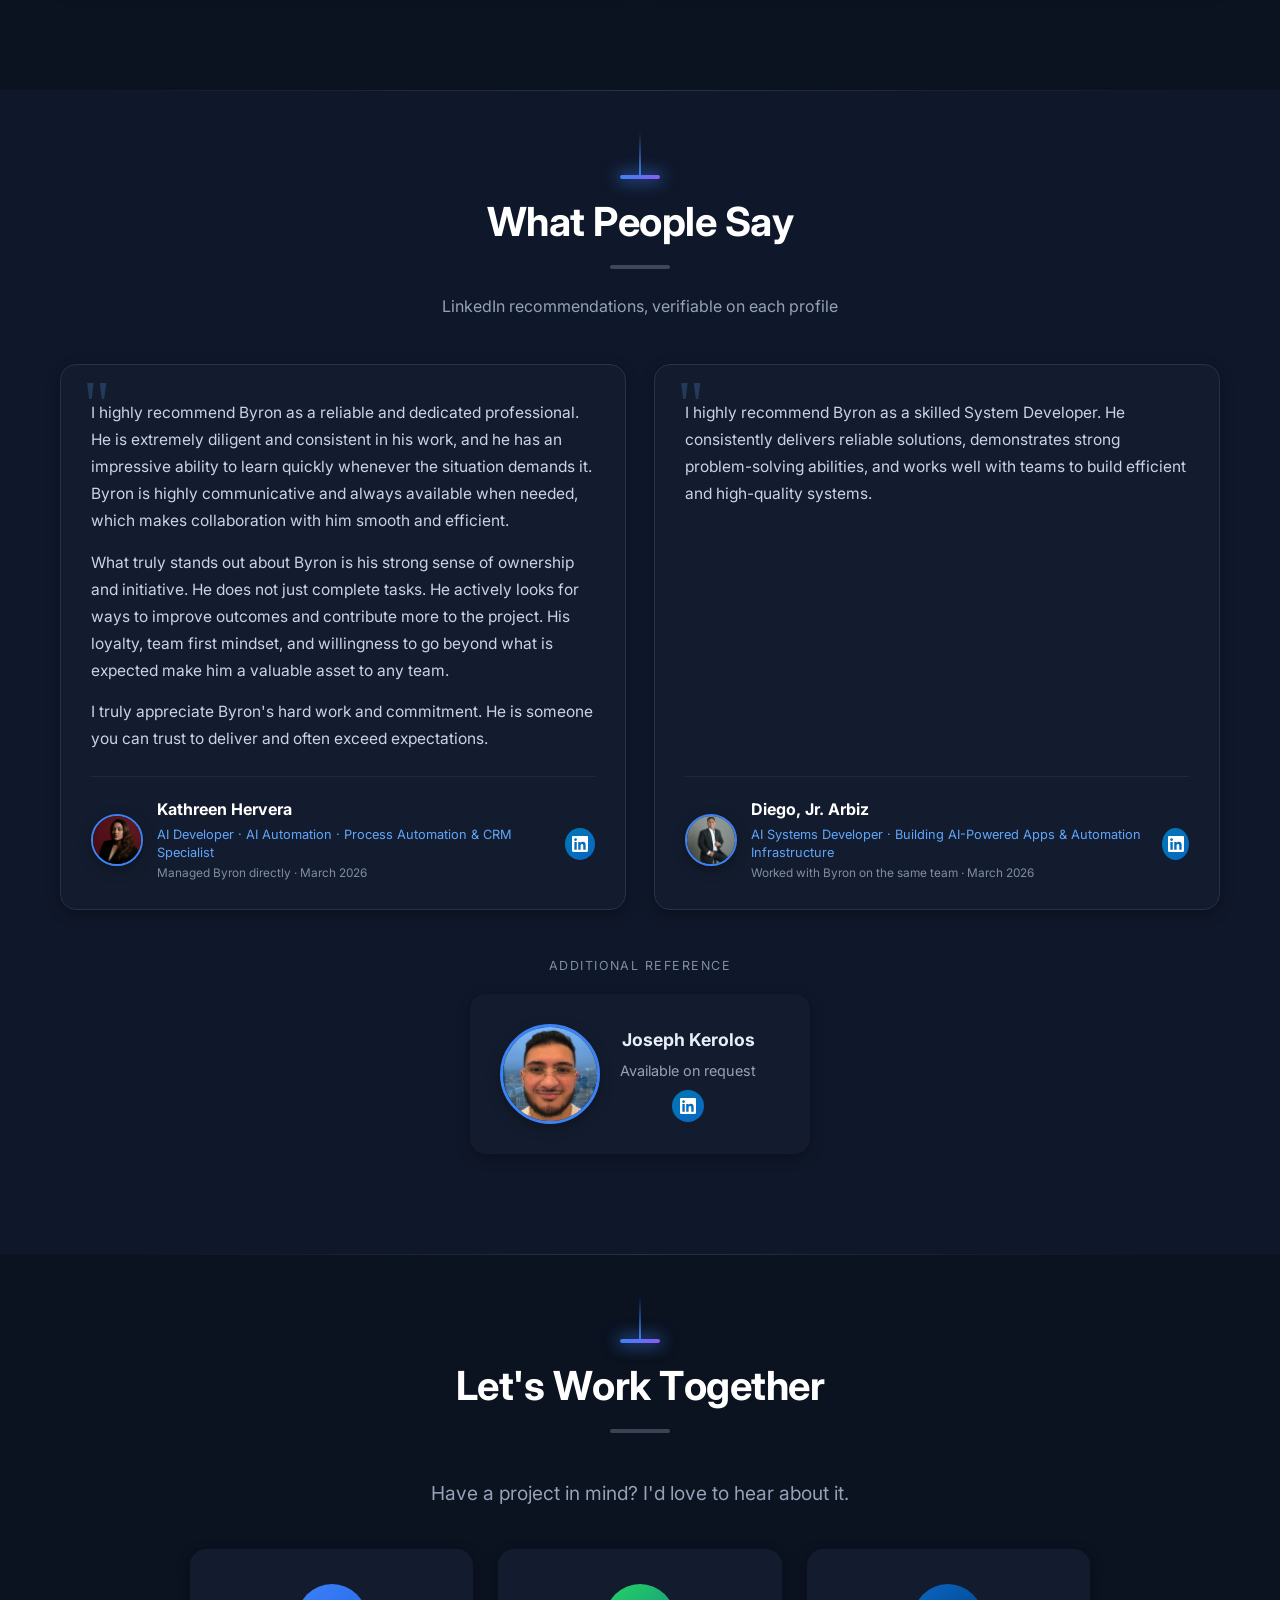
==== commit 0769b6a7: "Set VcomMedia end date to Oct 2026 Co-Authored-By: Claude Opus 5.5 <noreply@anthropic.com>" ====
--- a/index.html
+++ b/index.html
@@ -273,9 +273,9 @@
                                 <h3>Landing Page Developer</h3>
                                 <p class="company">VcomMedia · Freelance</p>
                             </div>
-                            <span class="experience-date">Jul 2026 - Present (Part Time)</span>
-                        </div>
-                        <p class="experience-desc">Building high-converting landing pages, listicles and advertorials for Hebrew-market DTC brands across skincare, kids' products and wellness, all in Hebrew RTL. Pain-point narrative structure, store-accurate pricing, and multi-screen quiz funnels with per-step drop-off tracking.</p>
+                            <span class="experience-date">Jul 2026 - Oct 2026 (Part Time)</span>
+                        </div>
+                        <p class="experience-desc">Built high-converting landing pages, listicles and advertorials for Hebrew-market DTC brands across skincare, kids' products and wellness, all in Hebrew RTL. Pain-point narrative structure, store-accurate pricing, and multi-screen quiz funnels with per-step drop-off tracking.</p>
                         <div class="experience-tags">
                             <span class="tag">Hebrew RTL</span>
                             <span class="tag">Advertorials</span>
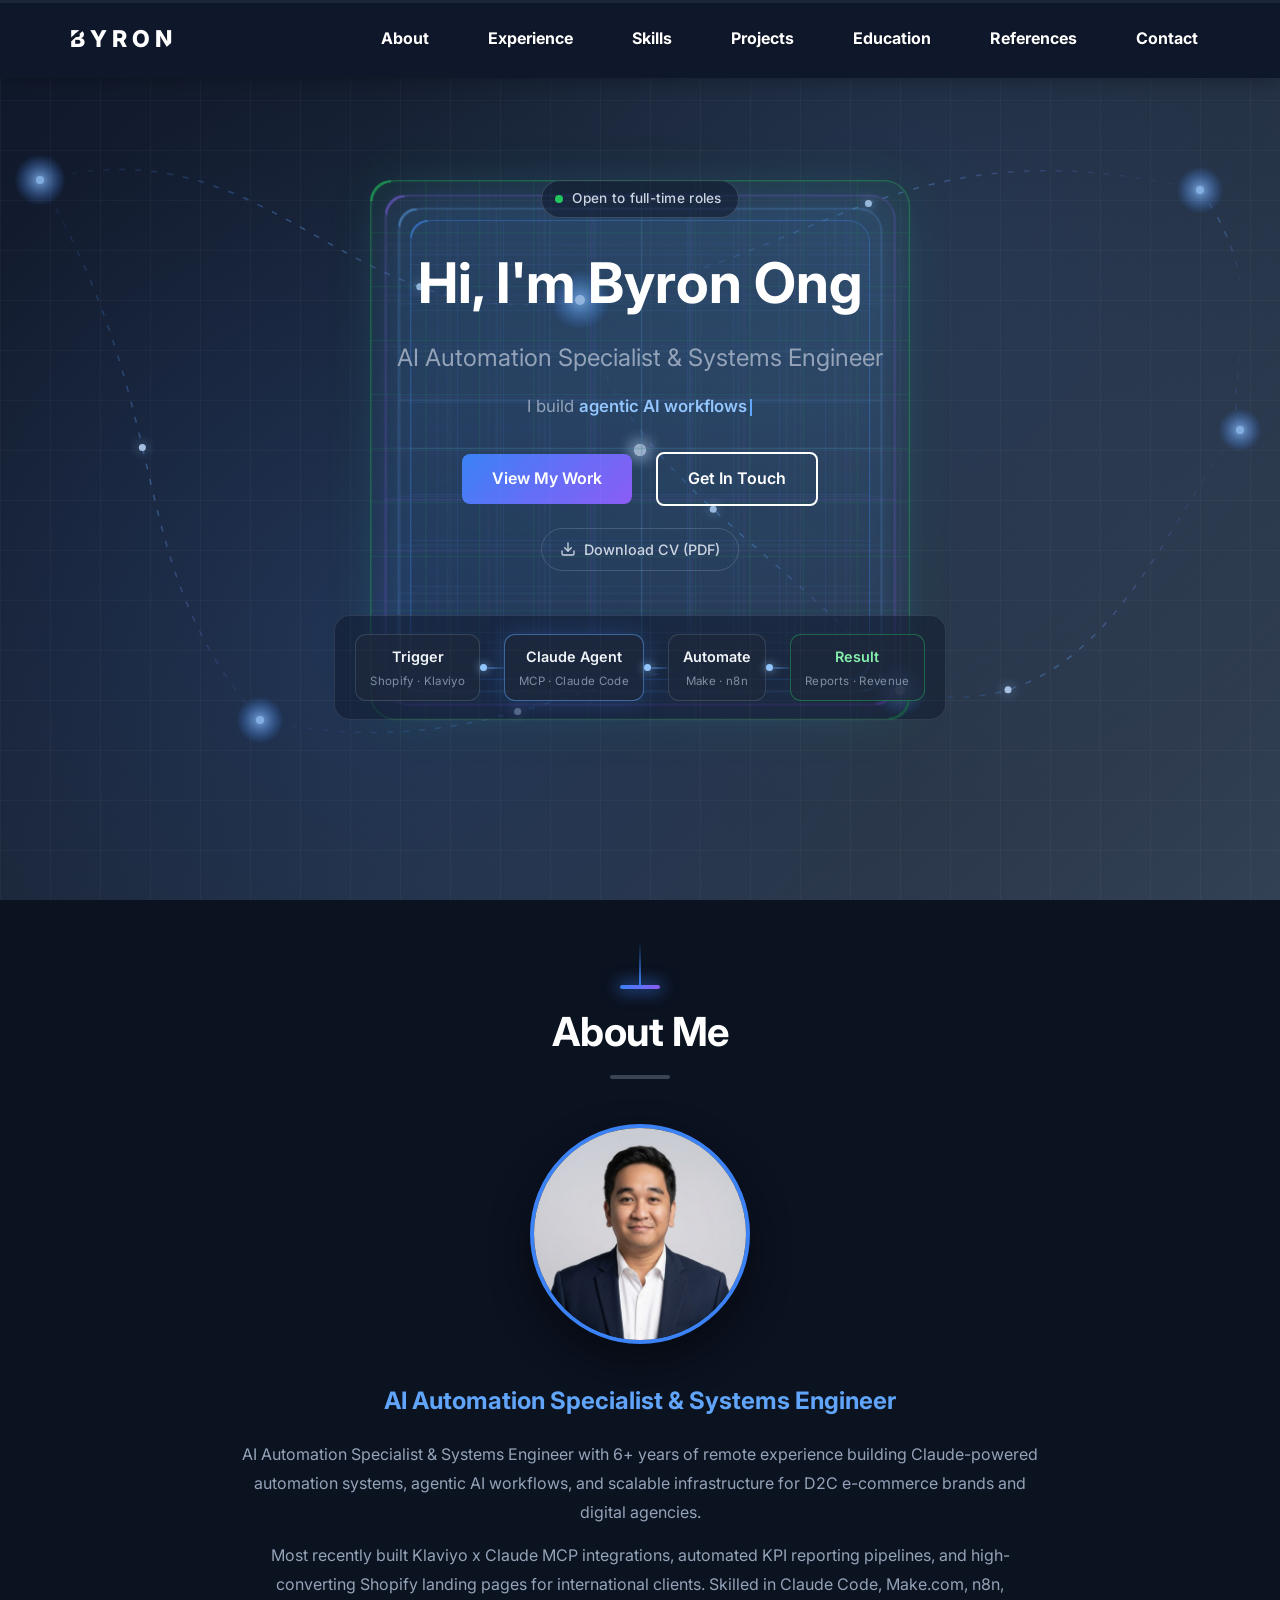
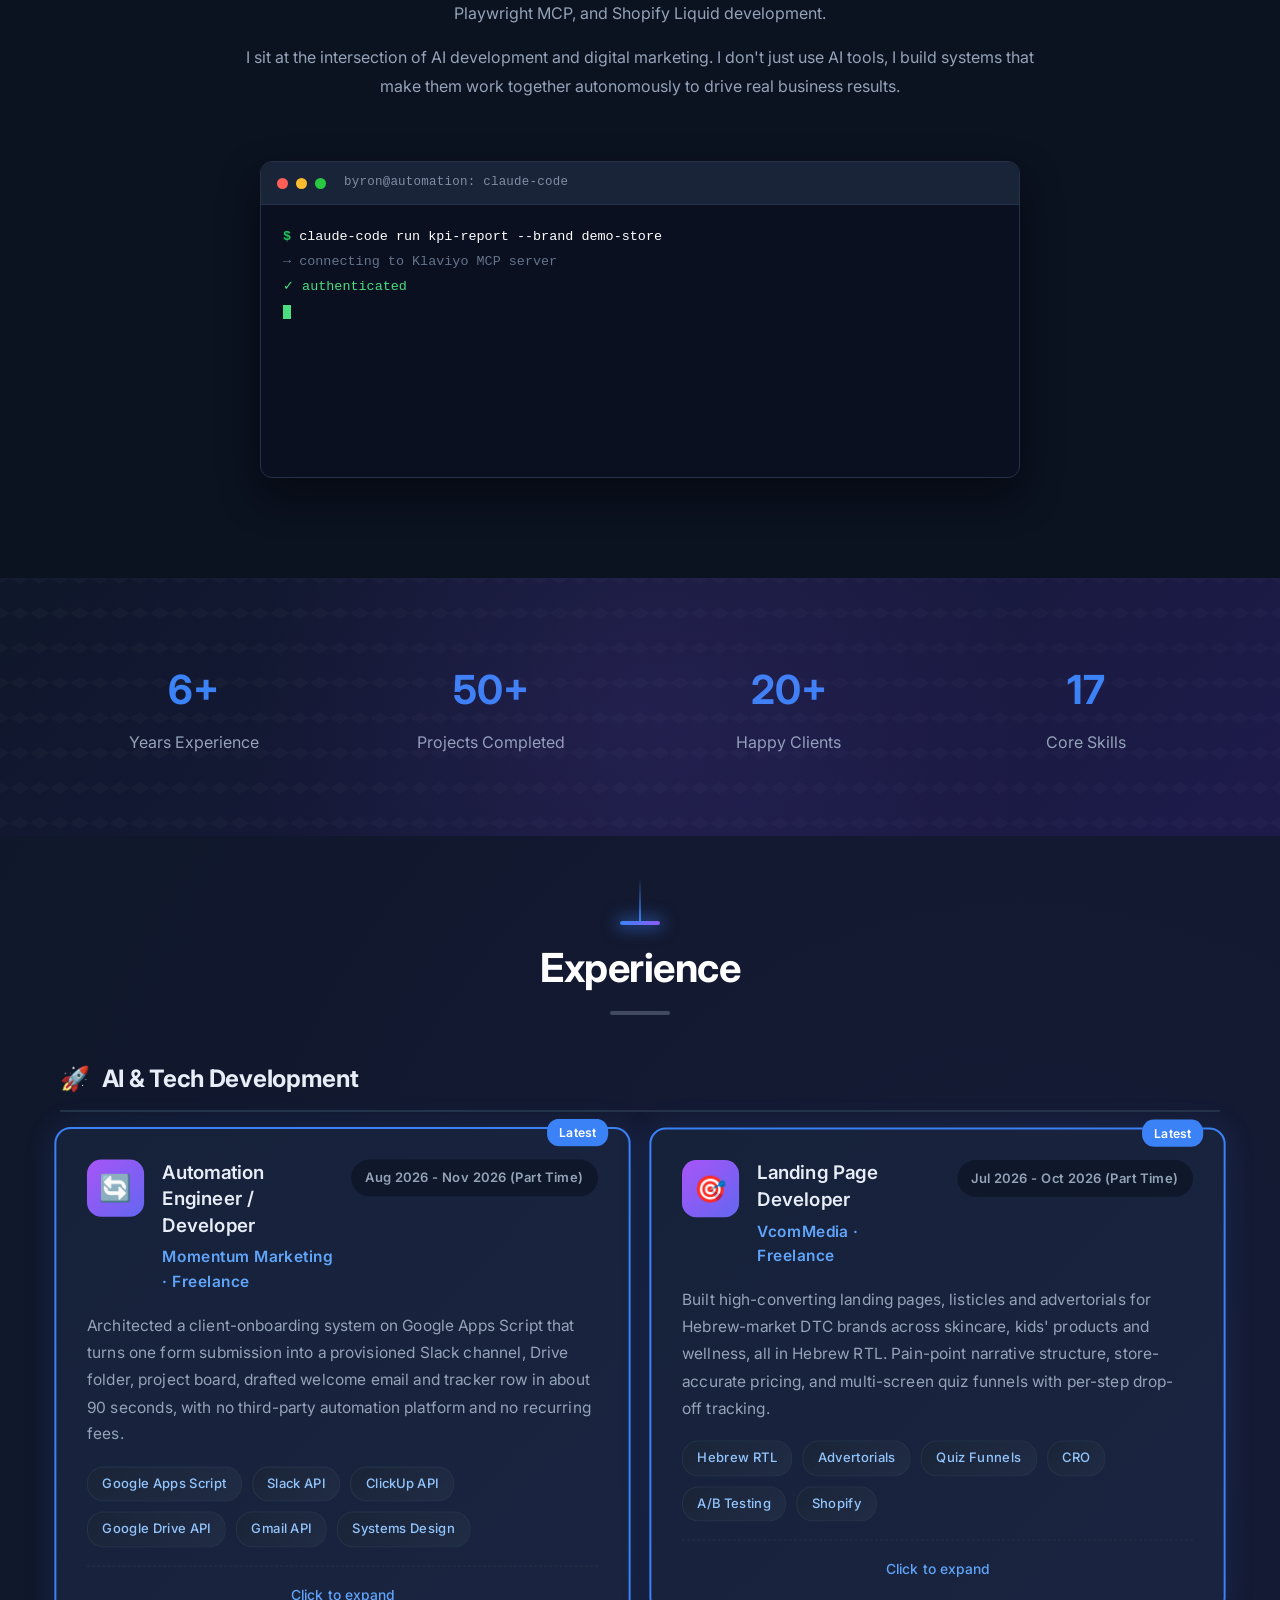
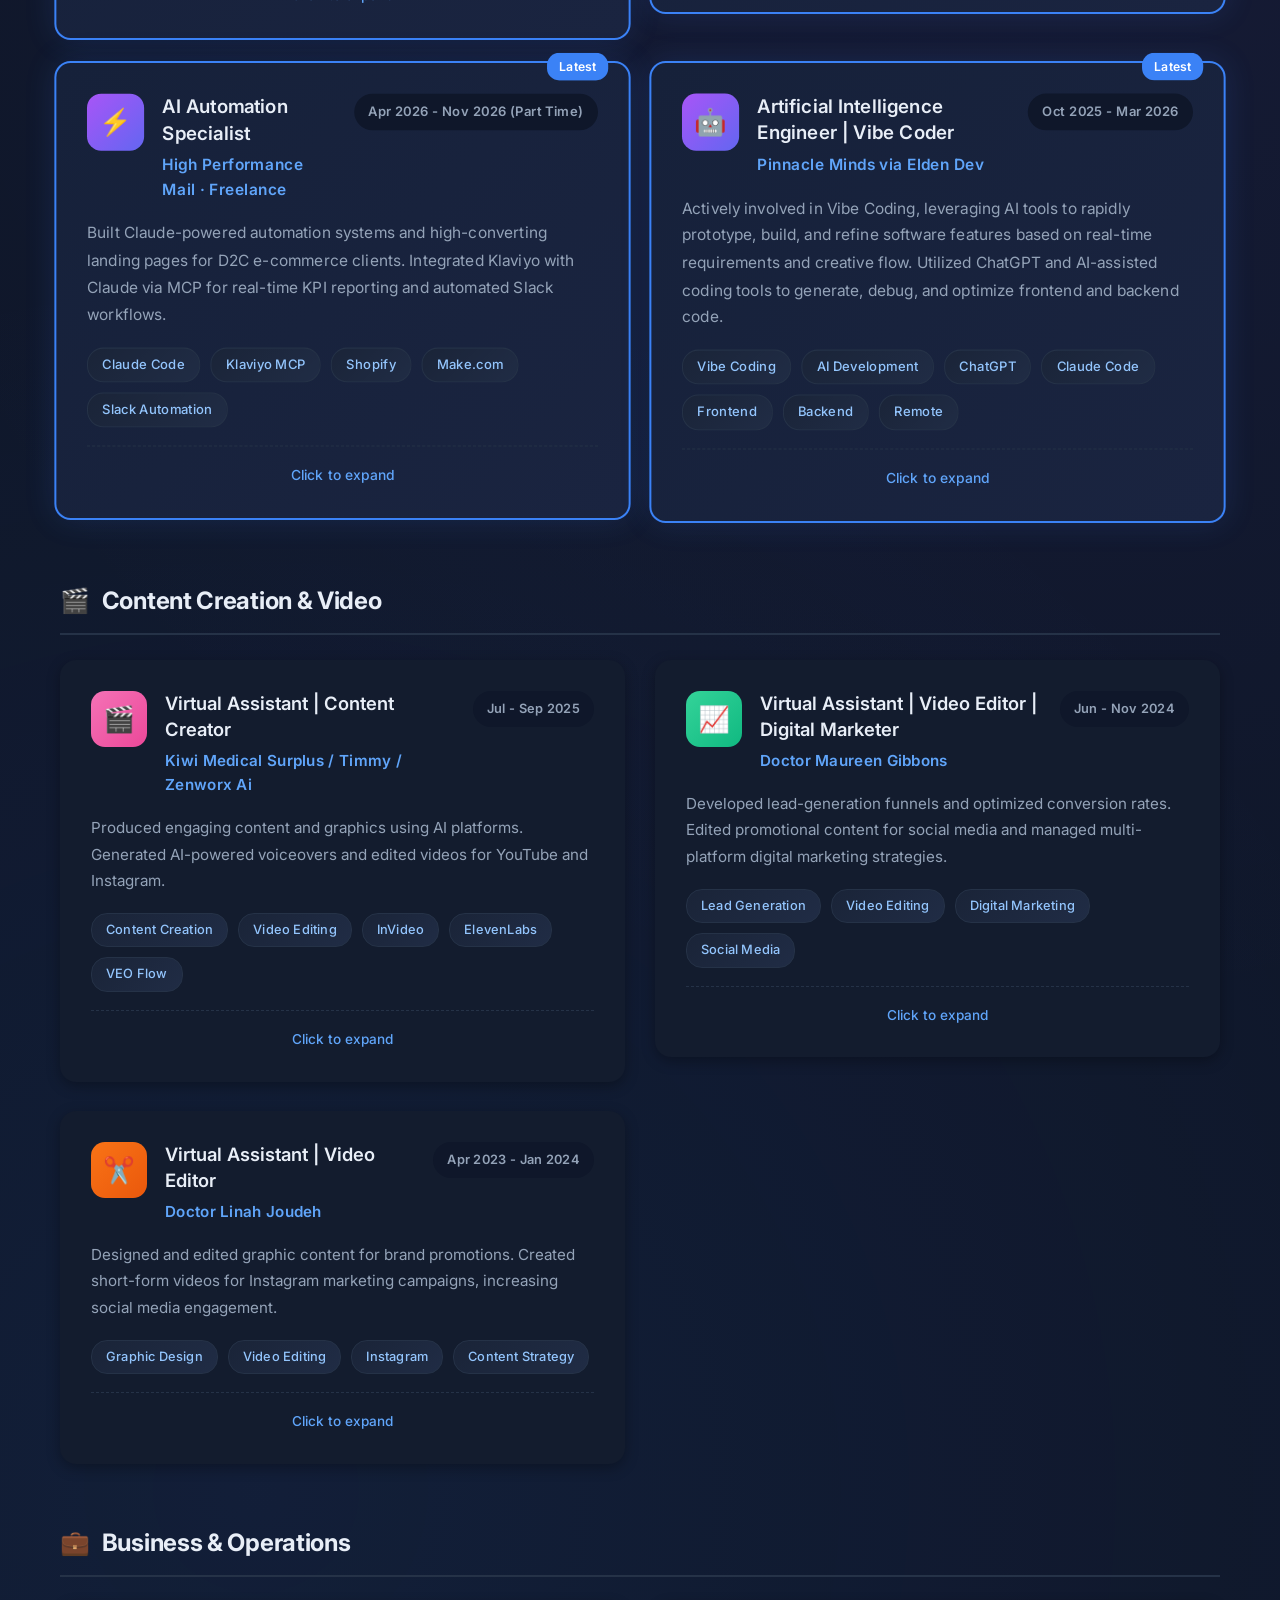
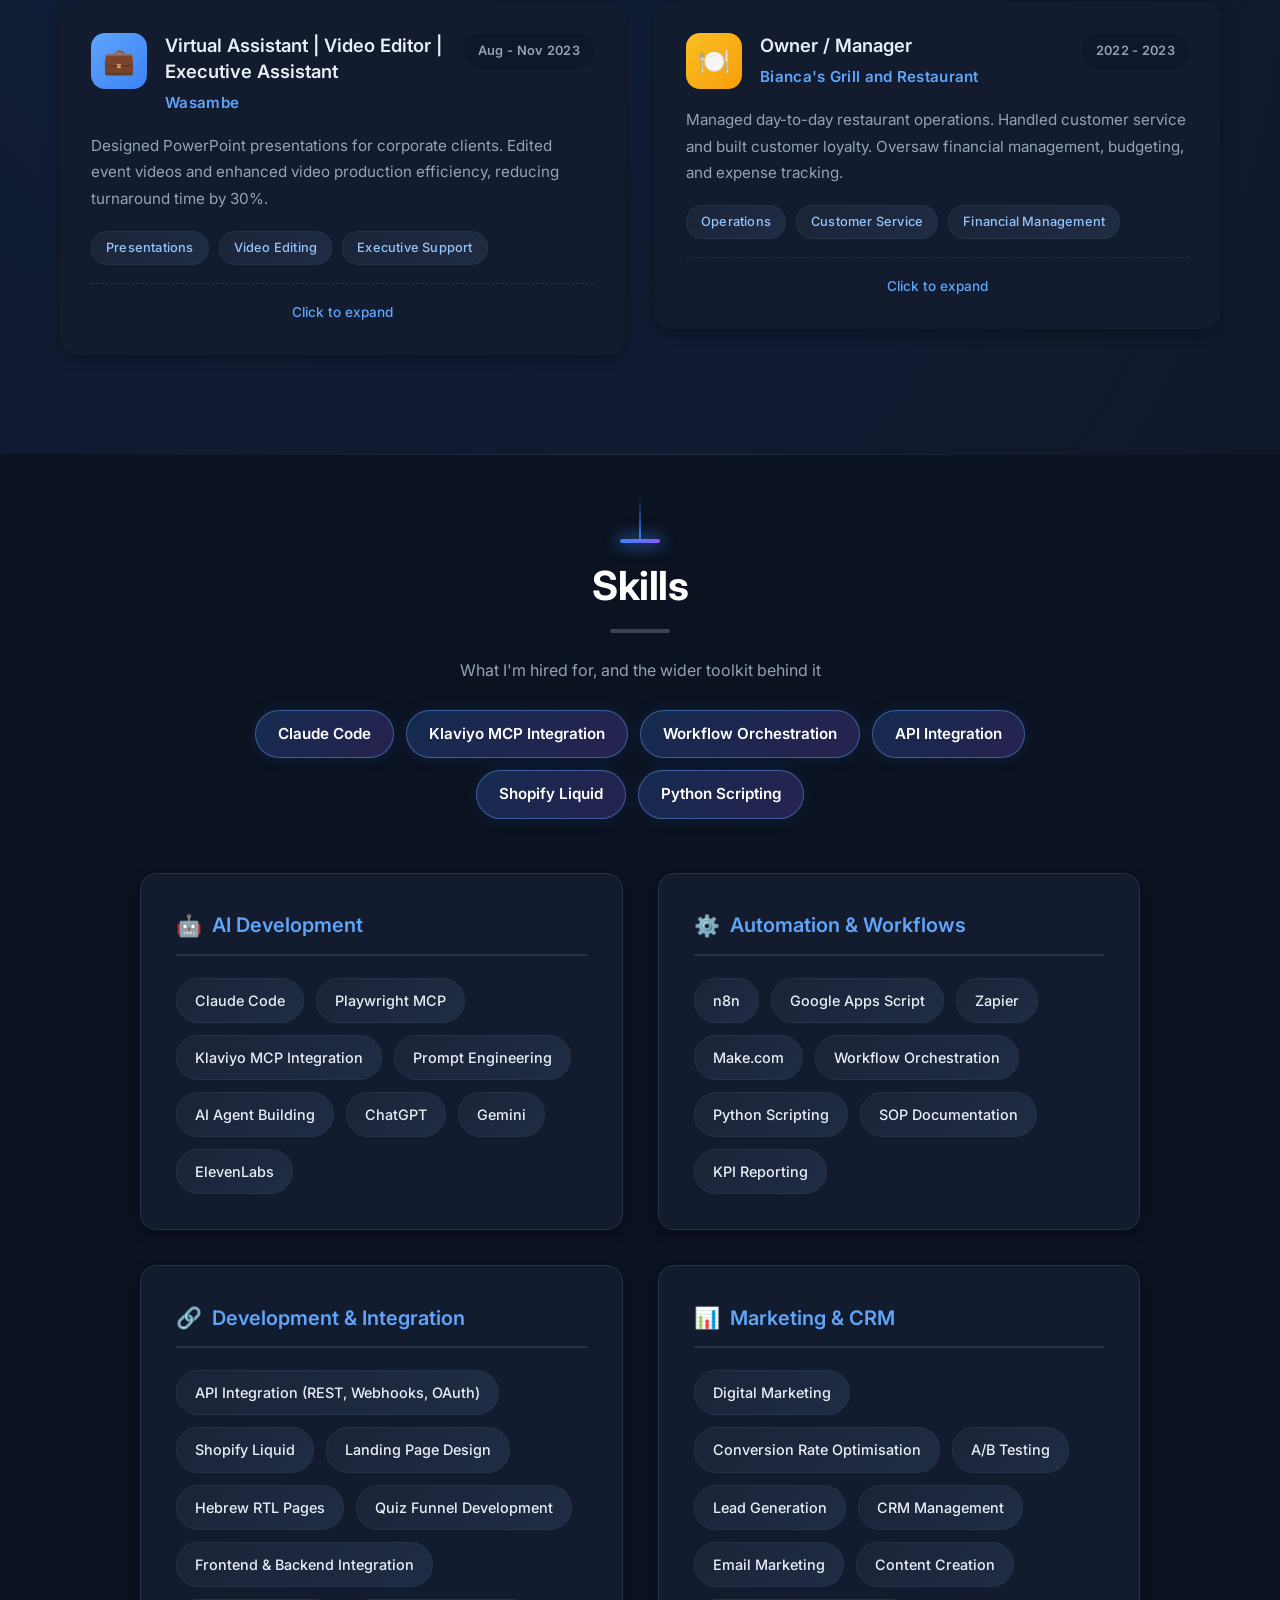
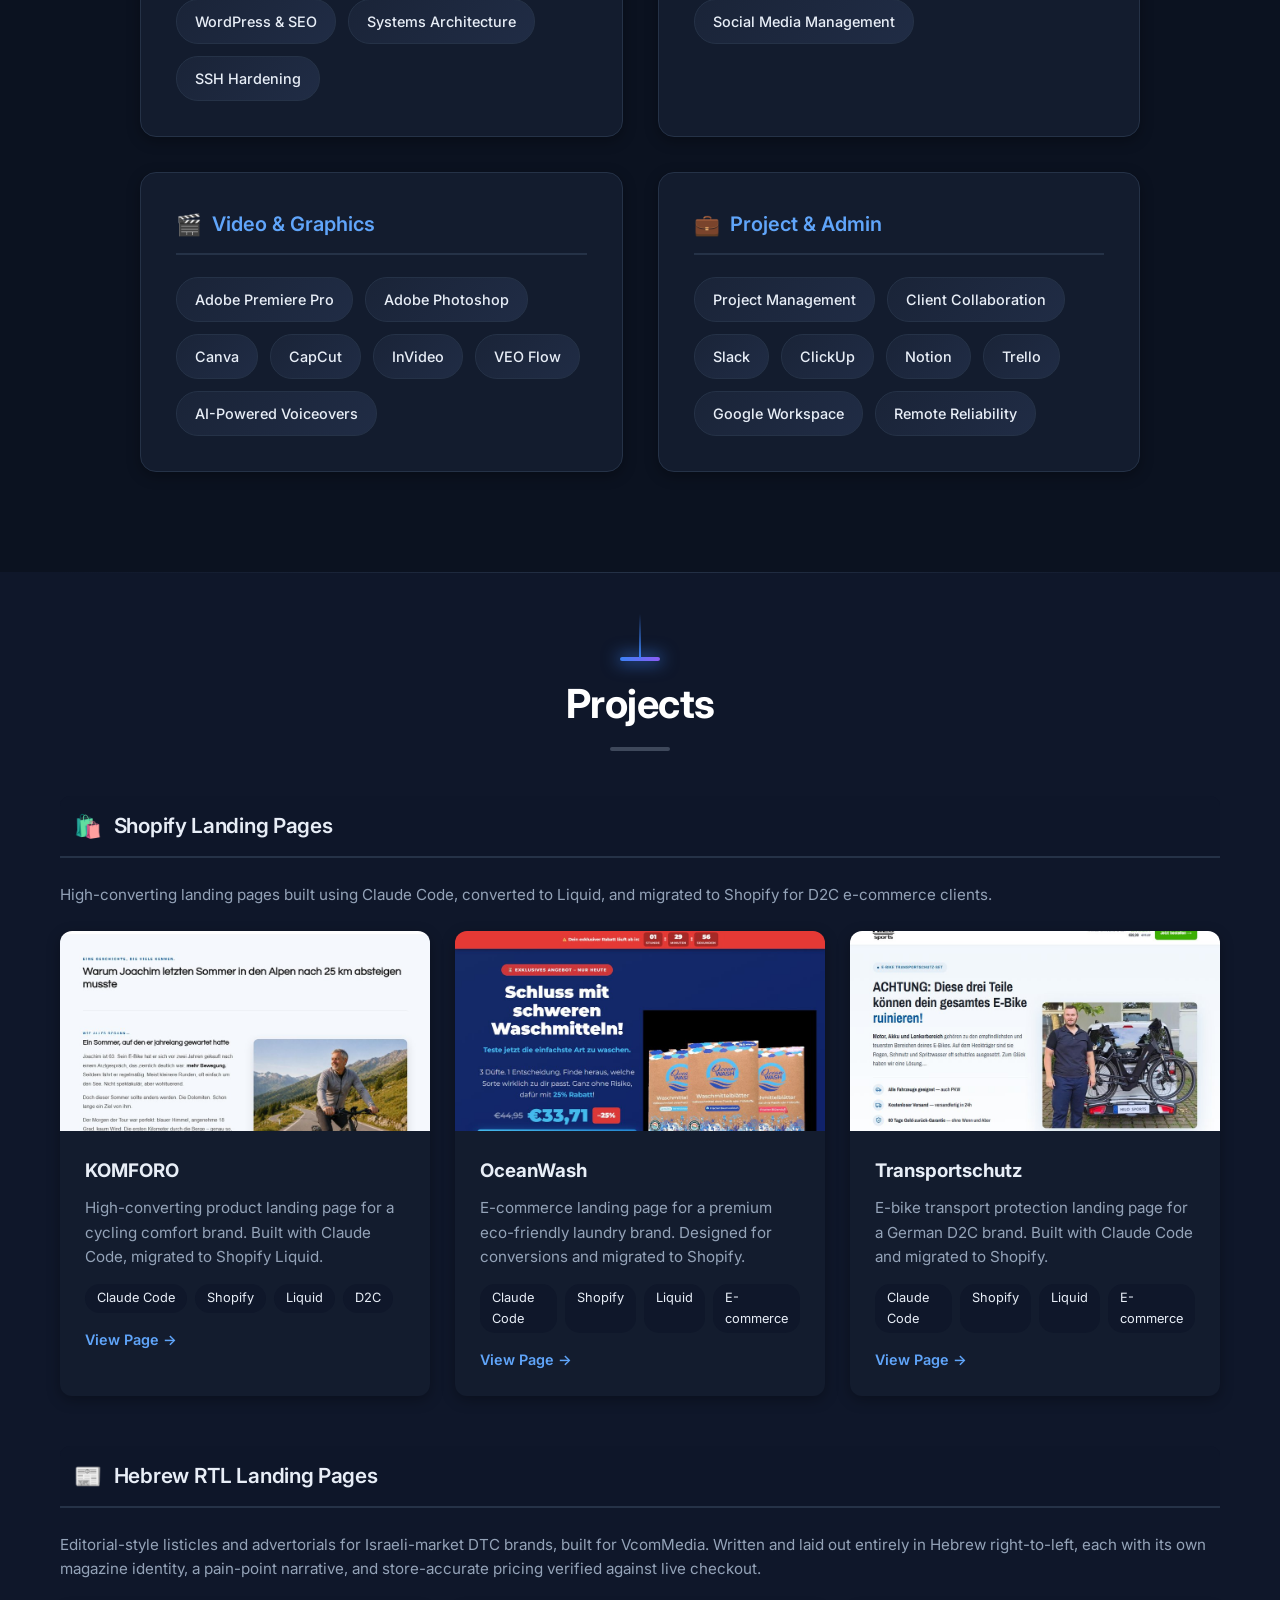
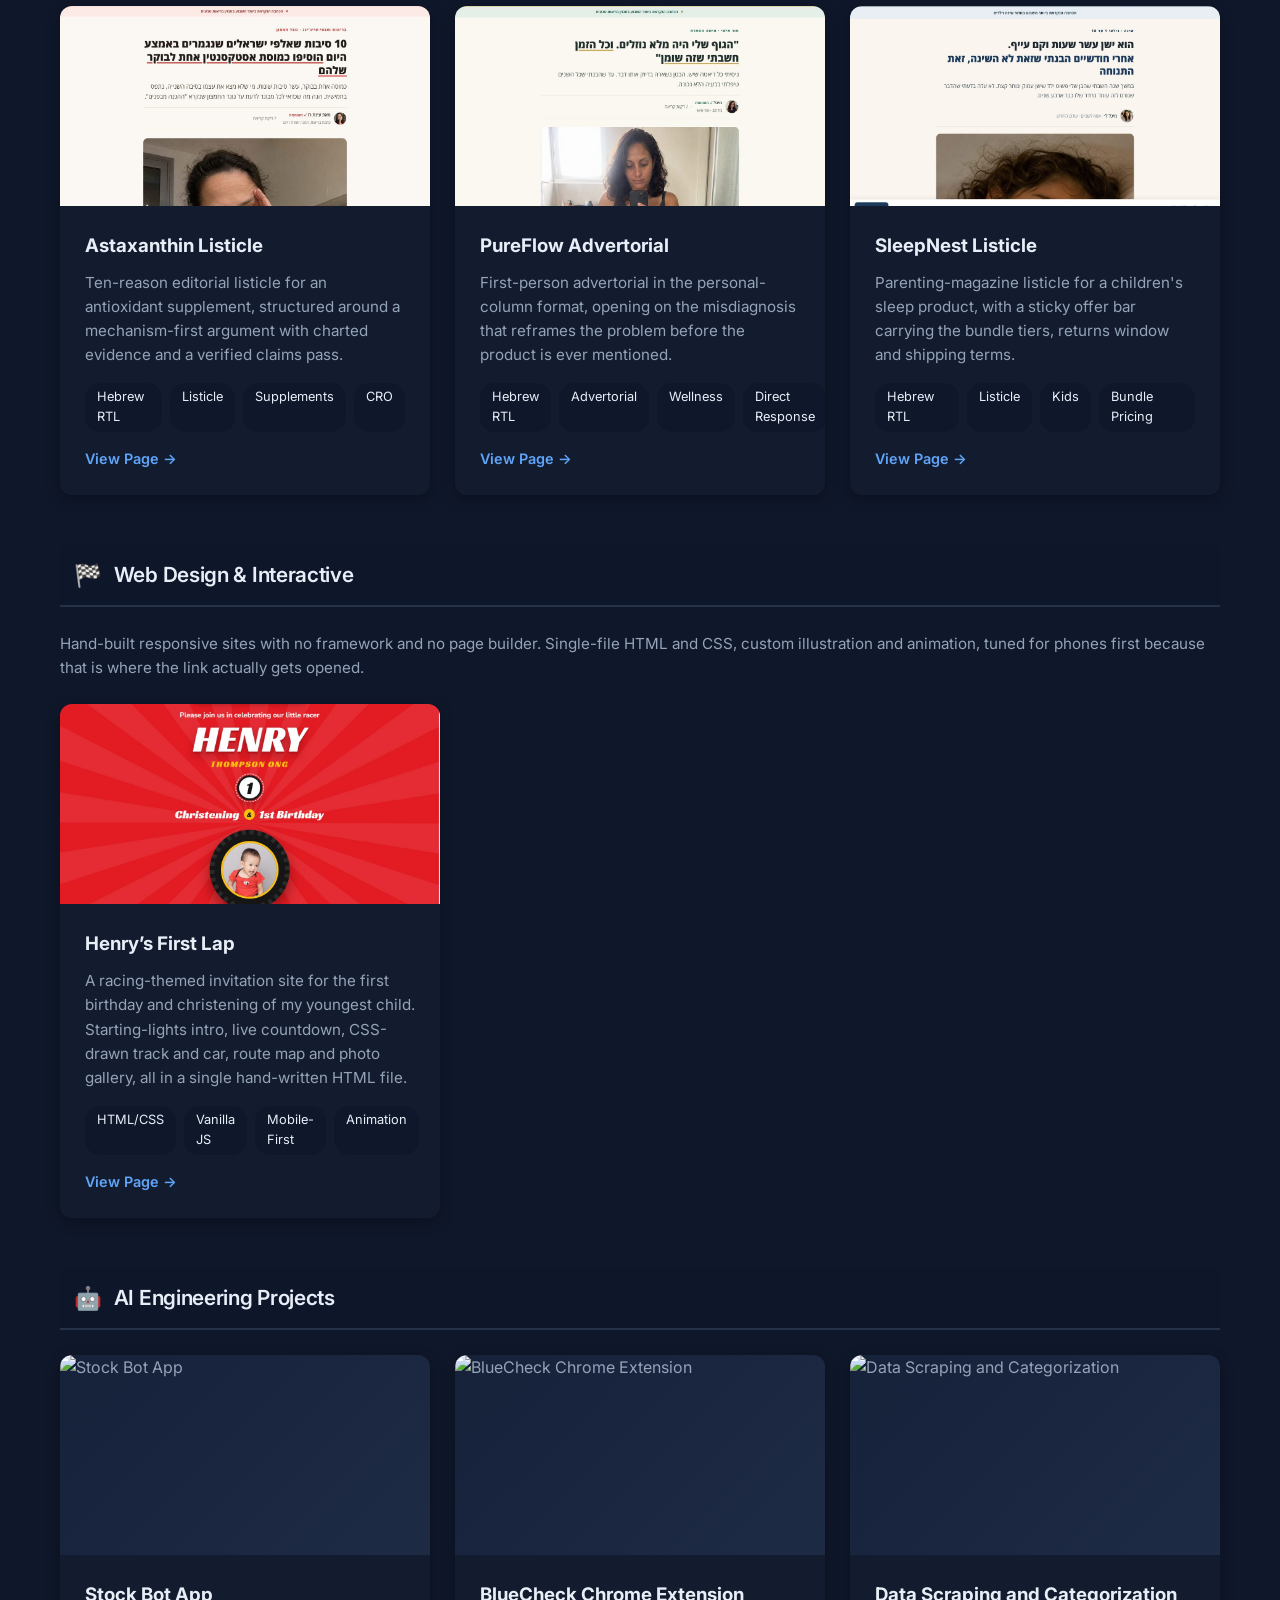
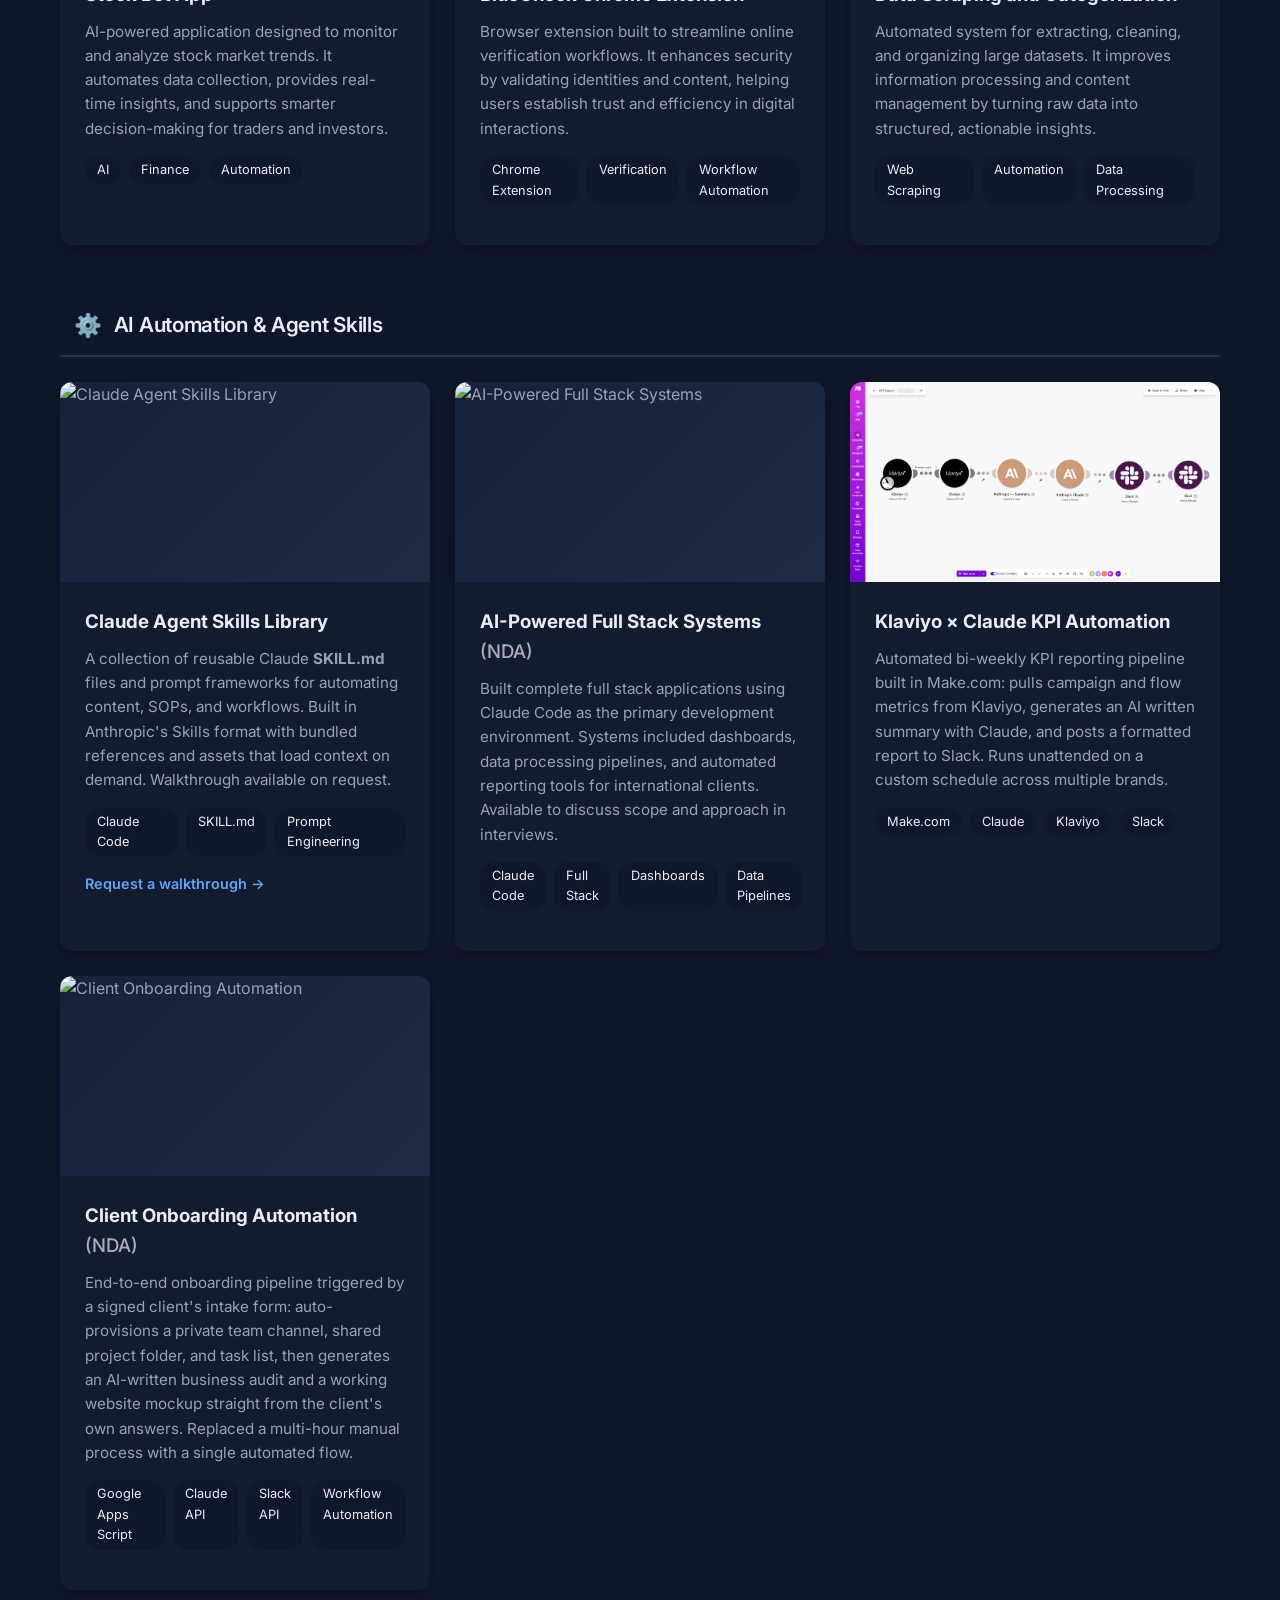
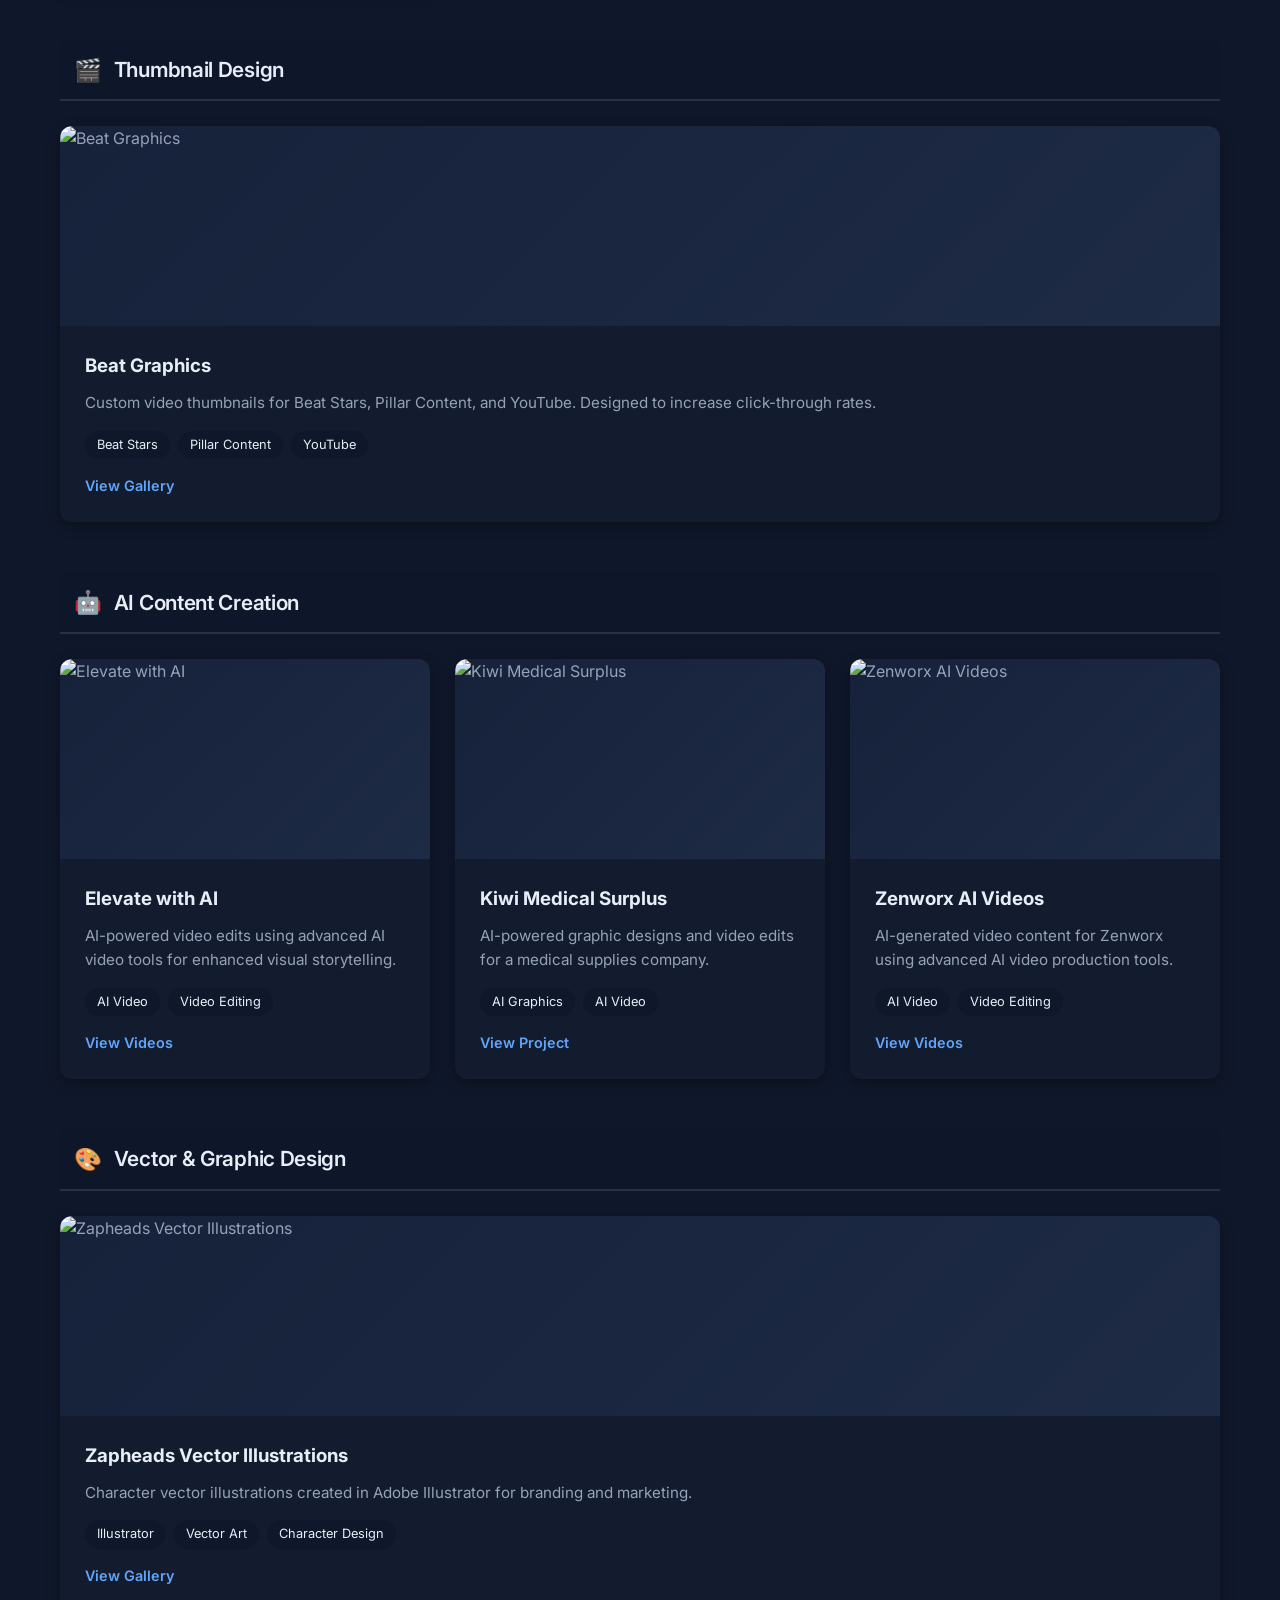
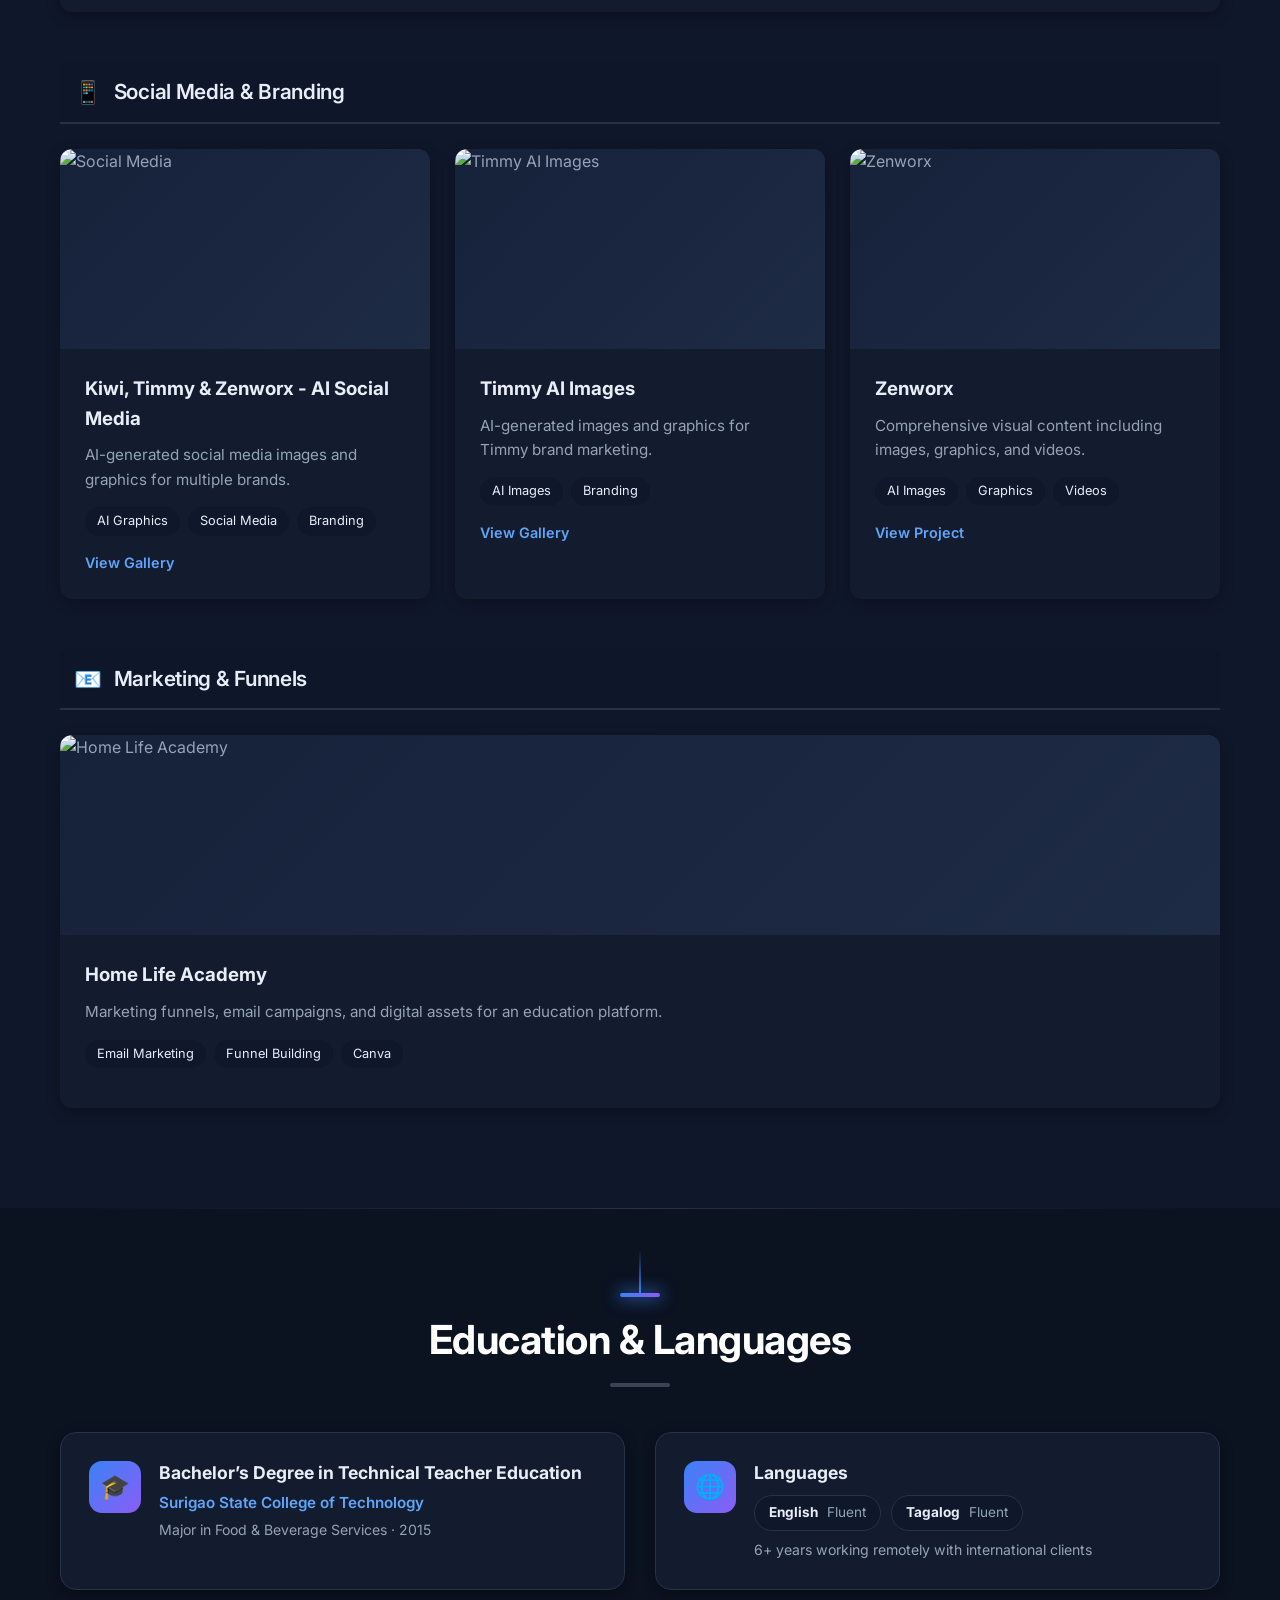
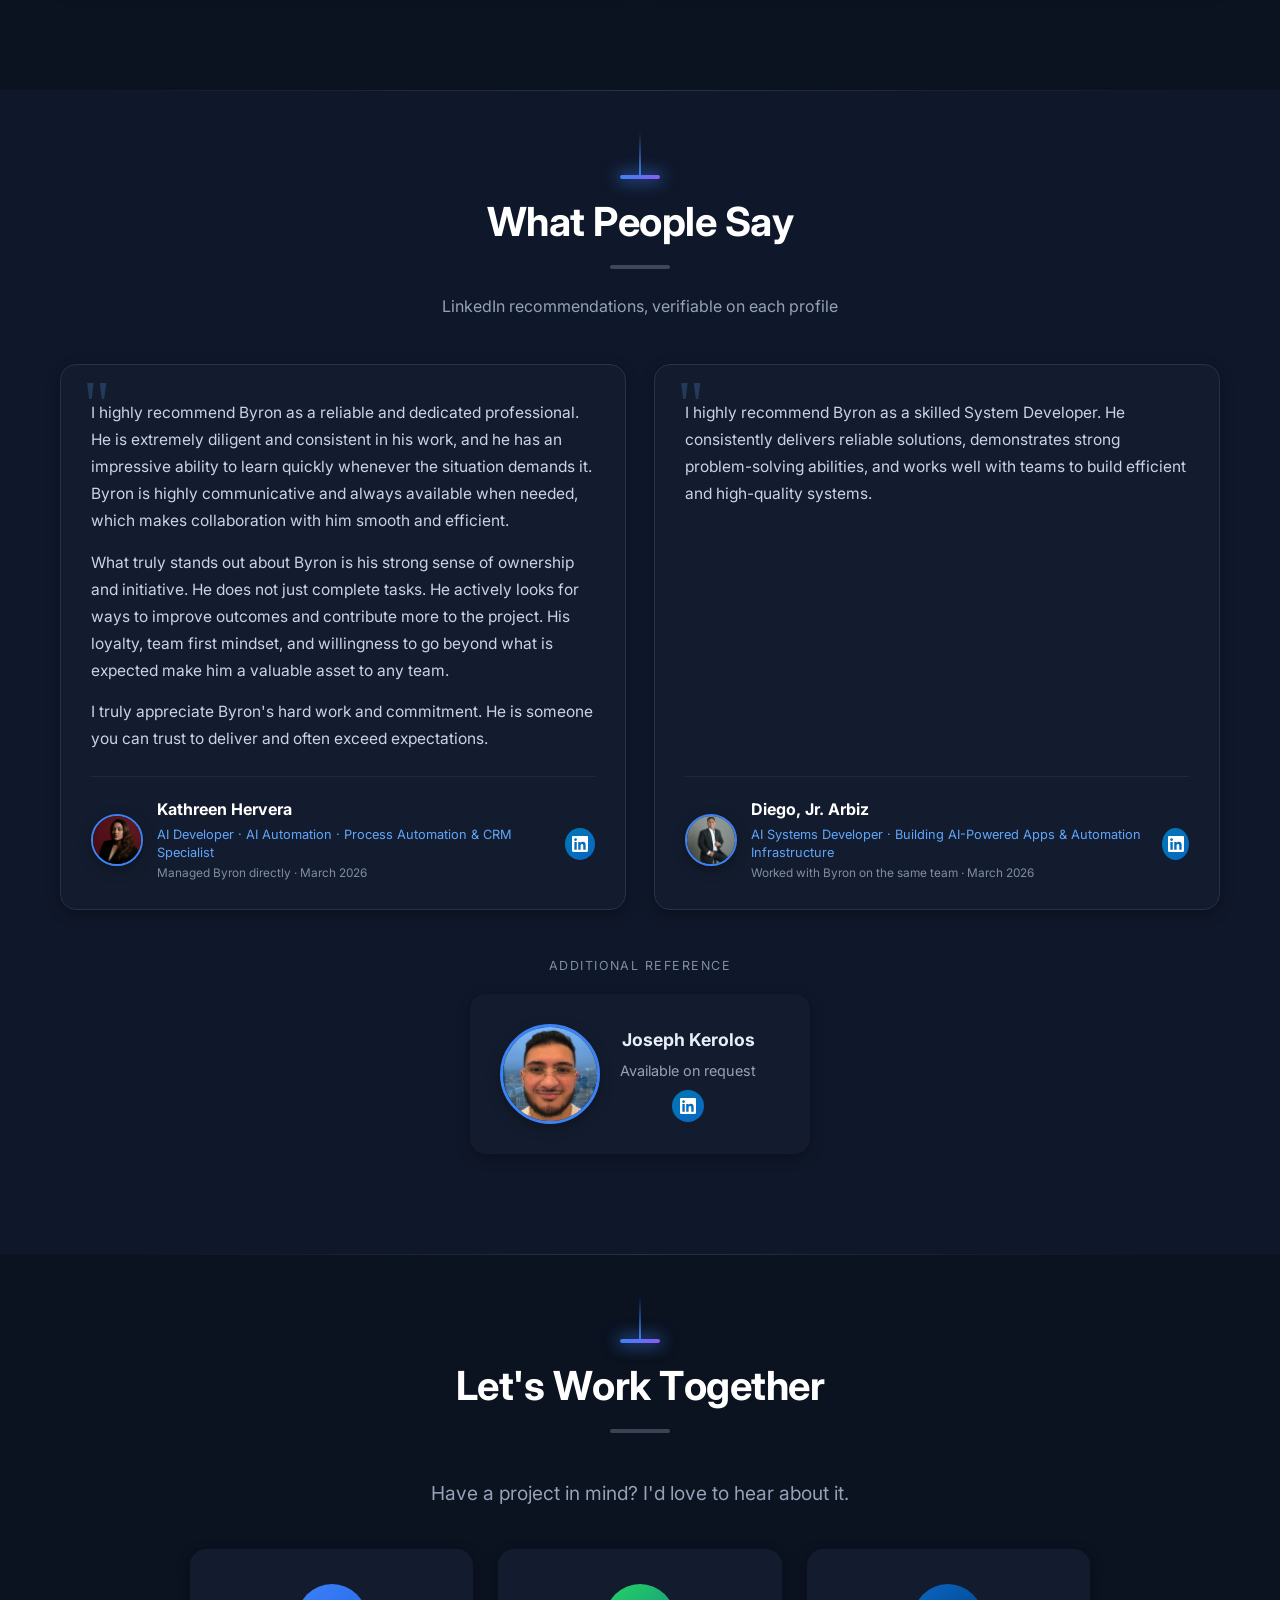
==== commit 60fd9de4: "End Momentum Marketing and HPM roles at Nov 2026, open to full-time Co-Authored-By: Claude Opus 5.5 " ====
--- a/index.html
+++ b/index.html
@@ -136,7 +136,7 @@
             </div>
         </div>
         <div class="hero-content">
-            <span class="hero-status"><span class="hero-status-dot"></span>Available for new projects</span>
+            <span class="hero-status"><span class="hero-status-dot"></span>Open to full-time roles</span>
             <h1>Hi, I'm <span class="highlight">Byron Ong</span></h1>
             <p class="tagline">AI Automation Specialist &amp; Systems Engineer</p>
             <p class="hero-rotator">I build <span class="hero-rotator-word" id="heroRotator">agentic AI workflows</span><span class="hero-caret" aria-hidden="true"></span></p>
@@ -191,7 +191,7 @@
                 <div class="about-text">
                     <h3>AI Automation Specialist & Systems Engineer</h3>
                     <p>AI Automation Specialist & Systems Engineer with 6+ years of remote experience building Claude-powered automation systems, agentic AI workflows, and scalable infrastructure for D2C e-commerce brands and digital agencies.</p>
-                    <p>Currently building Klaviyo x Claude MCP integrations, automated KPI reporting pipelines, and high-converting Shopify landing pages for international clients. Skilled in Claude Code, Make.com, n8n, Playwright MCP, and Shopify Liquid development.</p>
+                    <p>Most recently built Klaviyo x Claude MCP integrations, automated KPI reporting pipelines, and high-converting Shopify landing pages for international clients. Skilled in Claude Code, Make.com, n8n, Playwright MCP, and Shopify Liquid development.</p>
                     <p>I sit at the intersection of AI development and digital marketing. I don't just use AI tools, I build systems that make them work together autonomously to drive real business results.</p>
                 </div>
             </div>
@@ -244,7 +244,7 @@
                                 <h3>Automation Engineer / Developer</h3>
                                 <p class="company">Momentum Marketing · Freelance</p>
                             </div>
-                            <span class="experience-date">Aug 2026 - Present (Part Time)</span>
+                            <span class="experience-date">Aug 2026 - Nov 2026 (Part Time)</span>
                         </div>
                         <p class="experience-desc">Architected a client-onboarding system on Google Apps Script that turns one form submission into a provisioned Slack channel, Drive folder, project board, drafted welcome email and tracker row in about 90 seconds, with no third-party automation platform and no recurring fees.</p>
                         <div class="experience-tags">
@@ -302,9 +302,9 @@
                                 <h3>AI Automation Specialist</h3>
                                 <p class="company">High Performance Mail · Freelance</p>
                             </div>
-                            <span class="experience-date">Apr 2026 - Present (Part Time)</span>
-                        </div>
-                        <p class="experience-desc">Building Claude-powered automation systems and high-converting landing pages for D2C e-commerce clients. Integrating Klaviyo with Claude via MCP for real-time KPI reporting and automated Slack workflows.</p>
+                            <span class="experience-date">Apr 2026 - Nov 2026 (Part Time)</span>
+                        </div>
+                        <p class="experience-desc">Built Claude-powered automation systems and high-converting landing pages for D2C e-commerce clients. Integrated Klaviyo with Claude via MCP for real-time KPI reporting and automated Slack workflows.</p>
                         <div class="experience-tags">
                             <span class="tag">Claude Code</span>
                             <span class="tag">Klaviyo MCP</span>
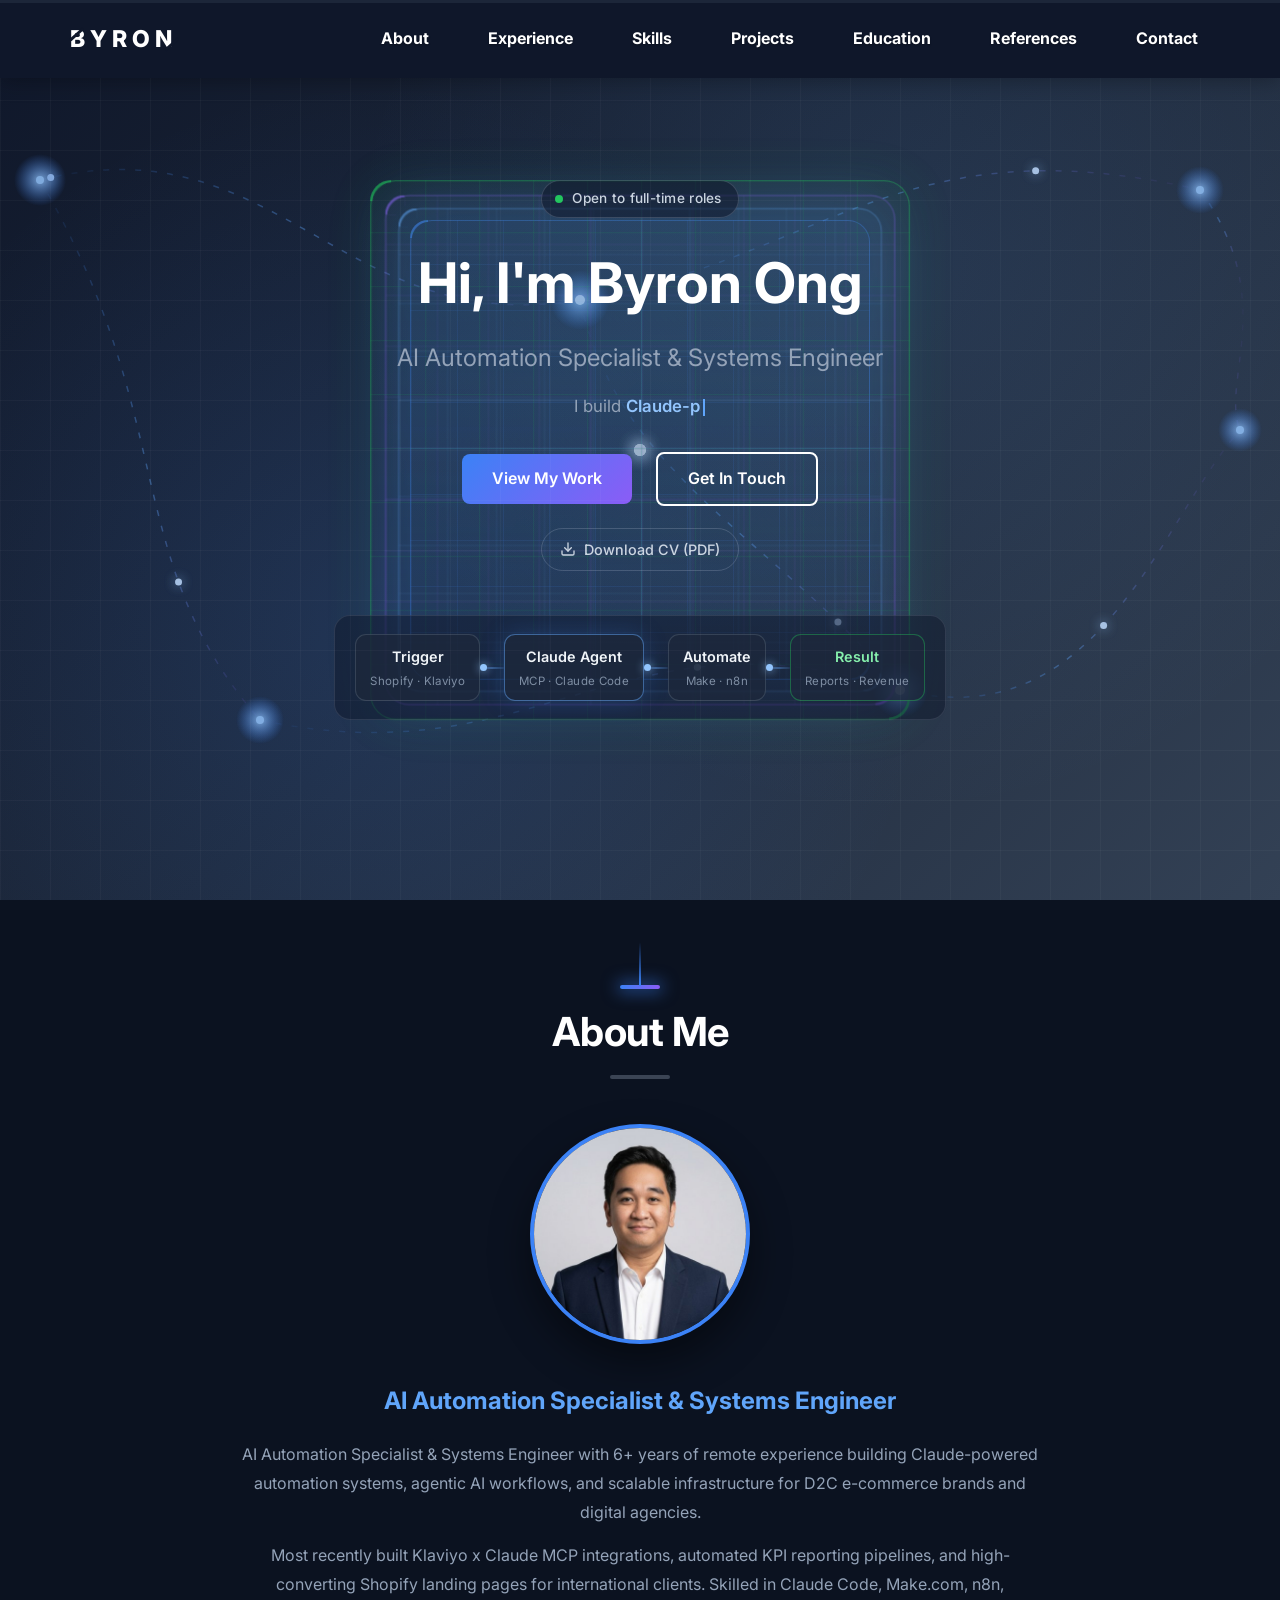
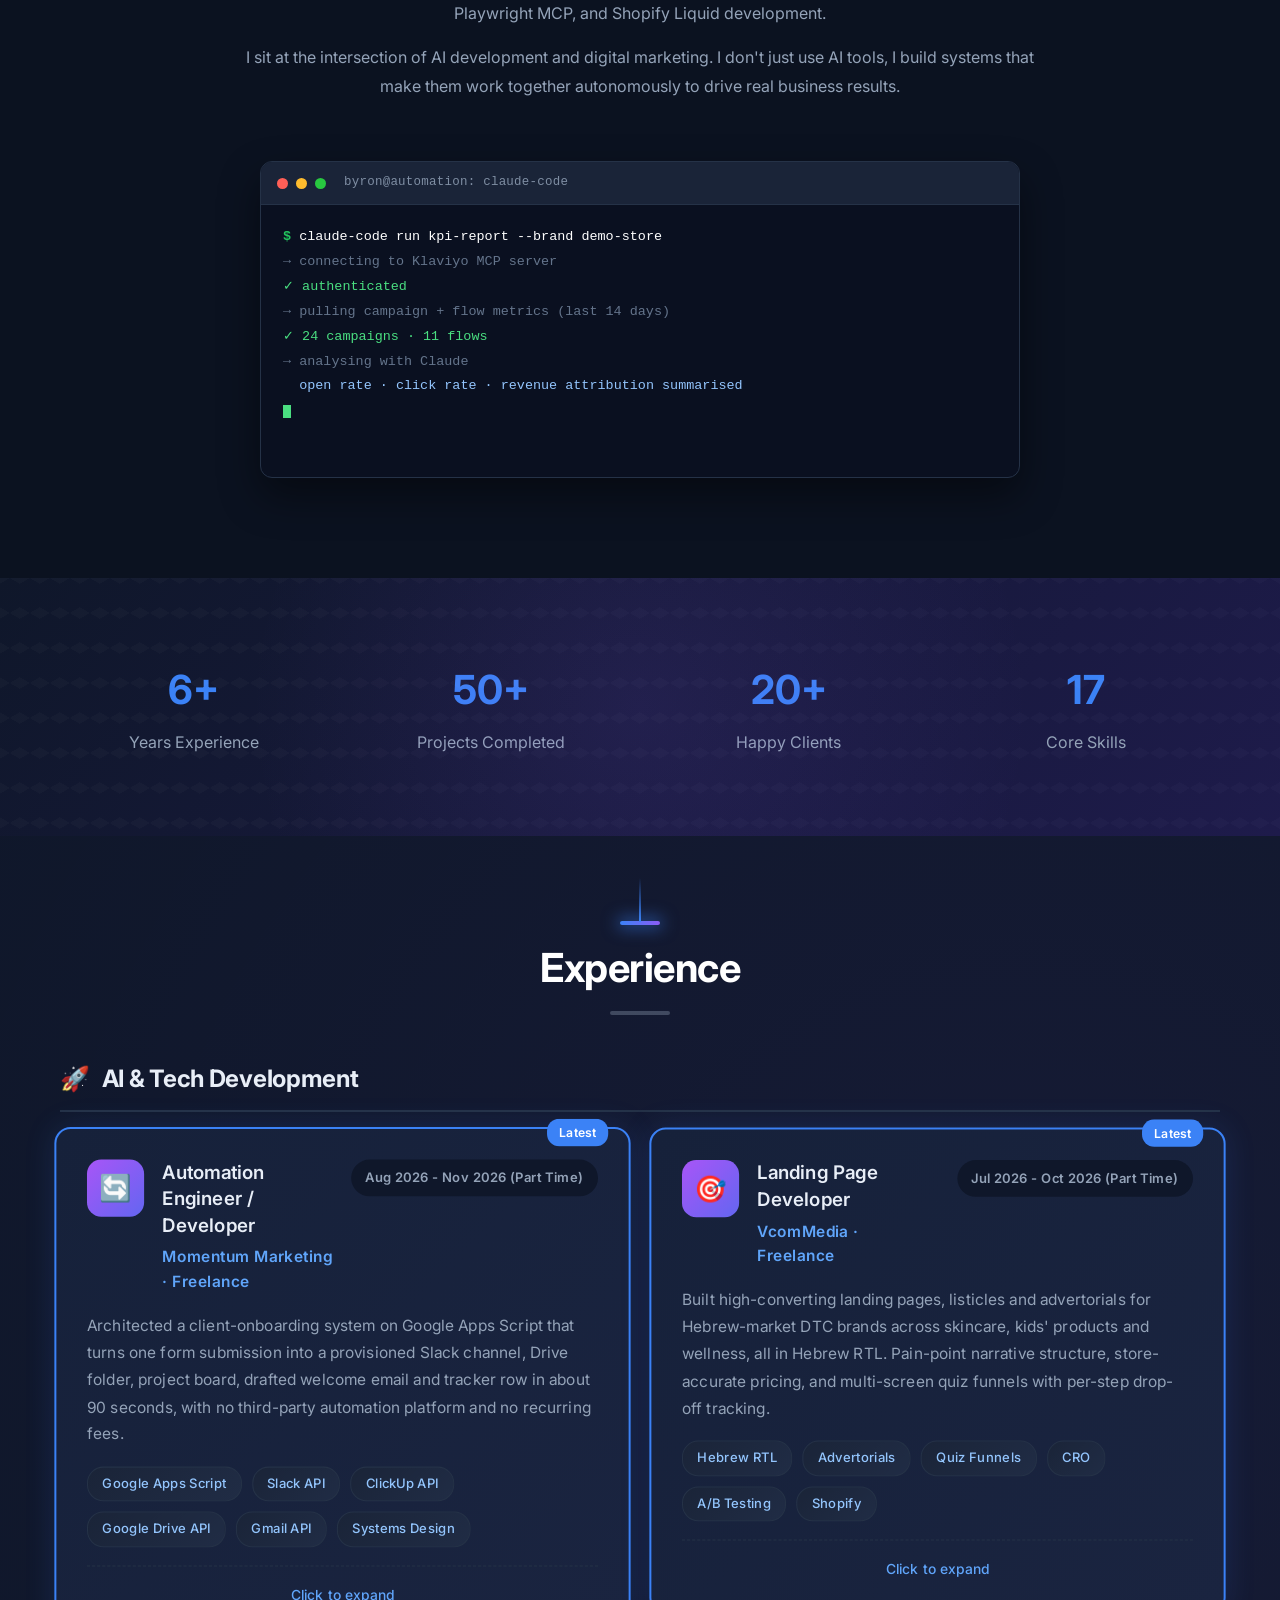
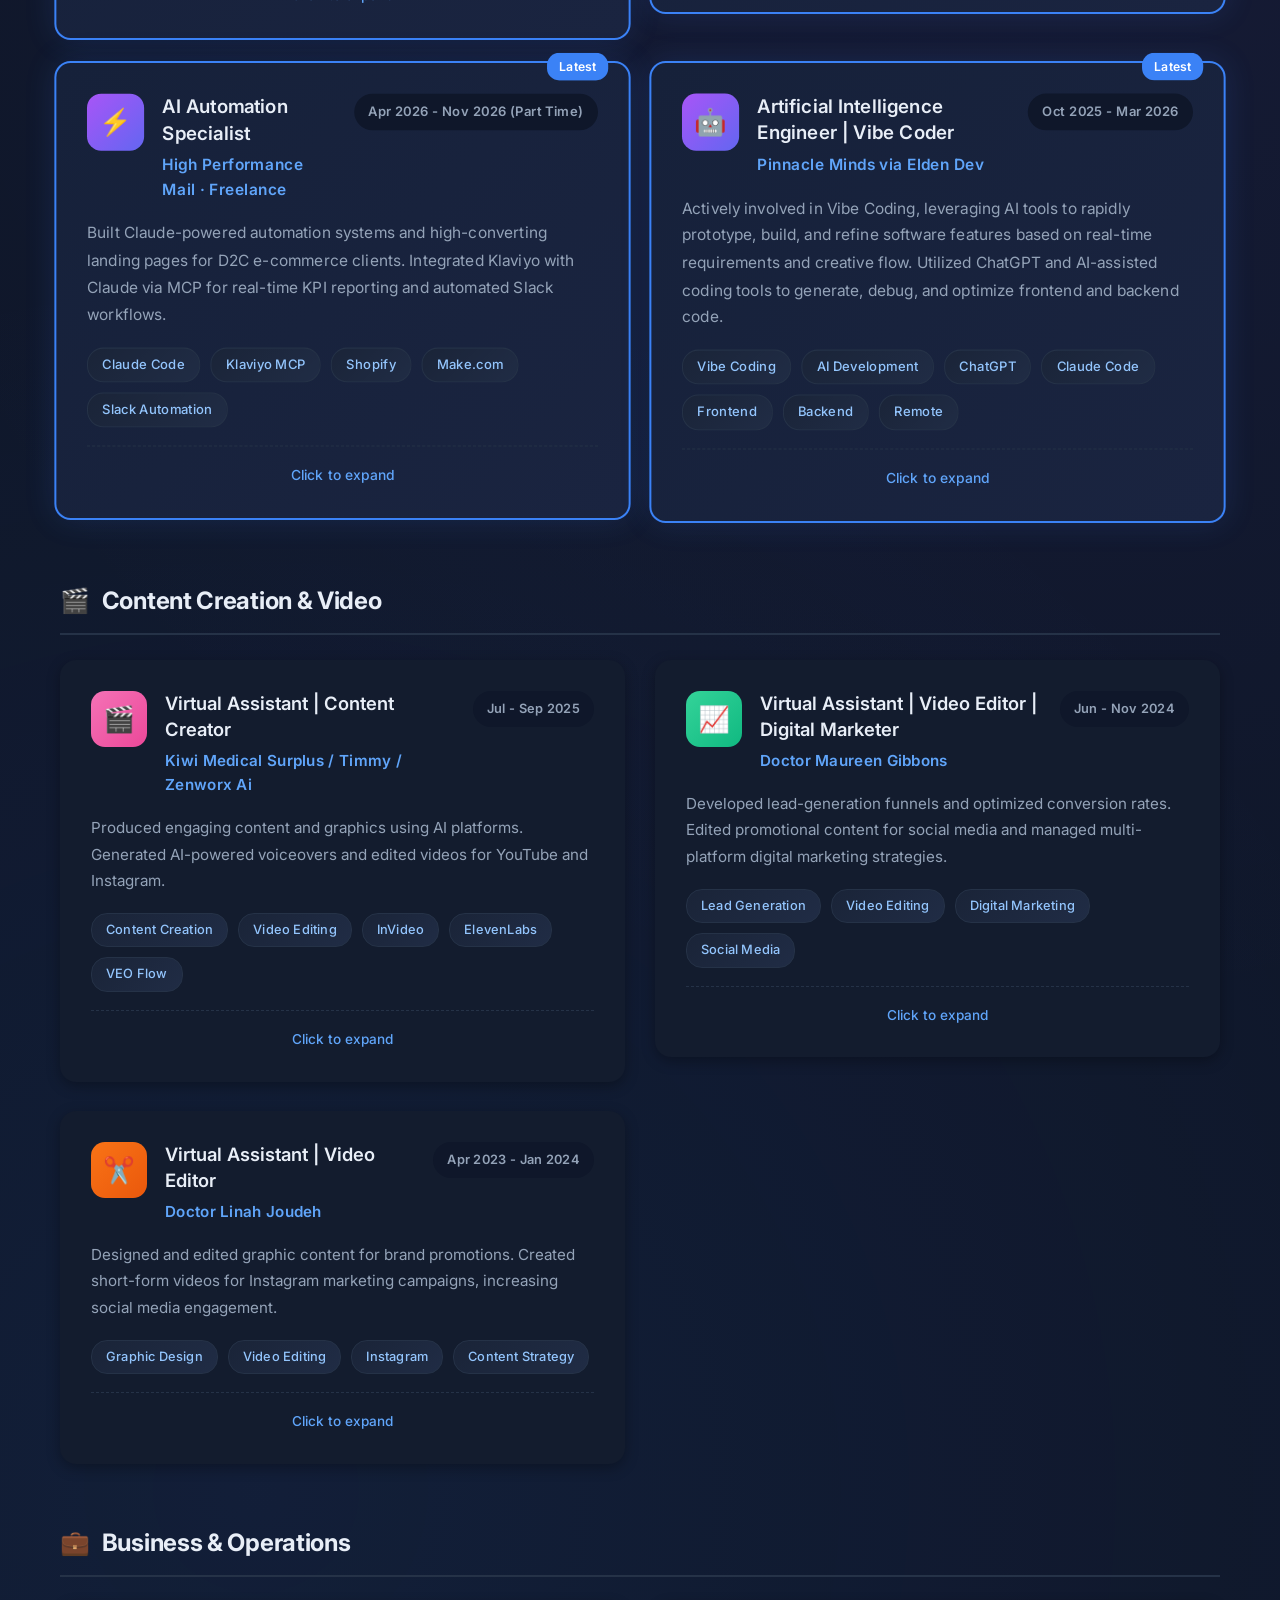
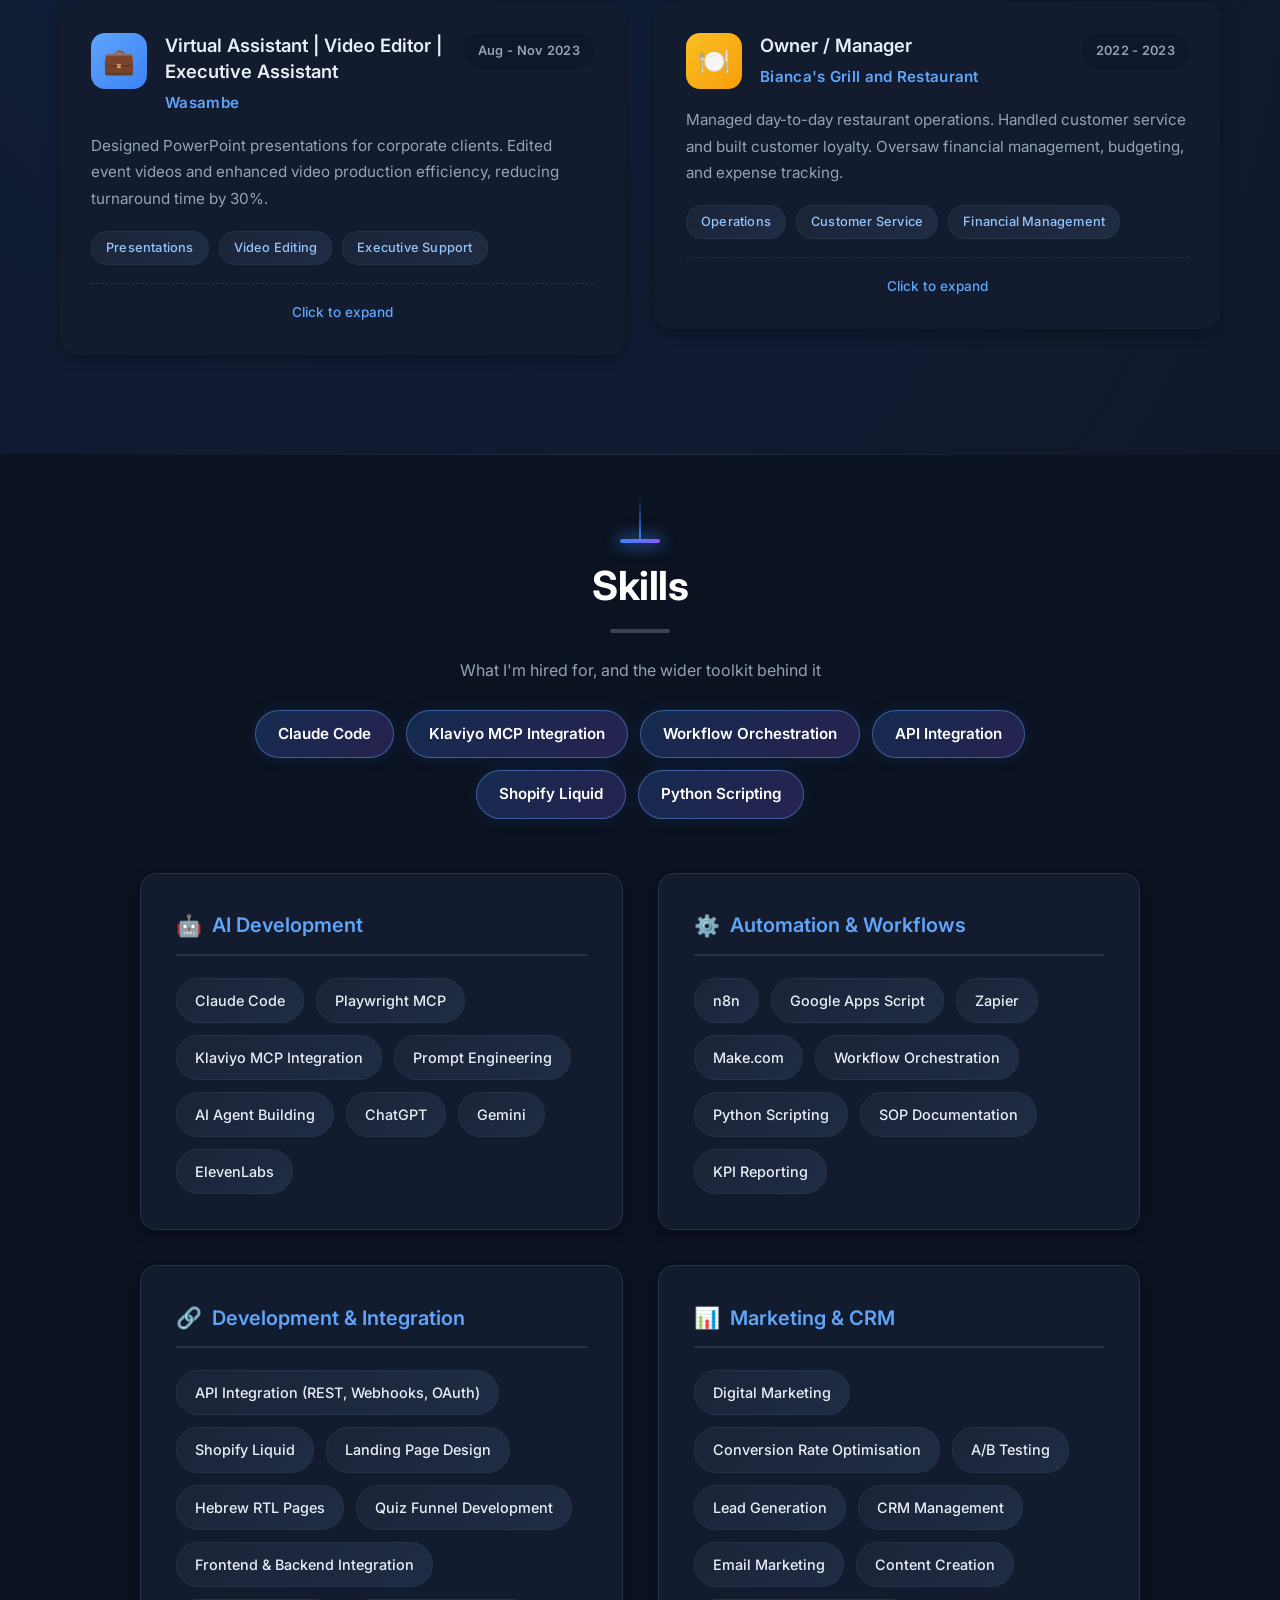
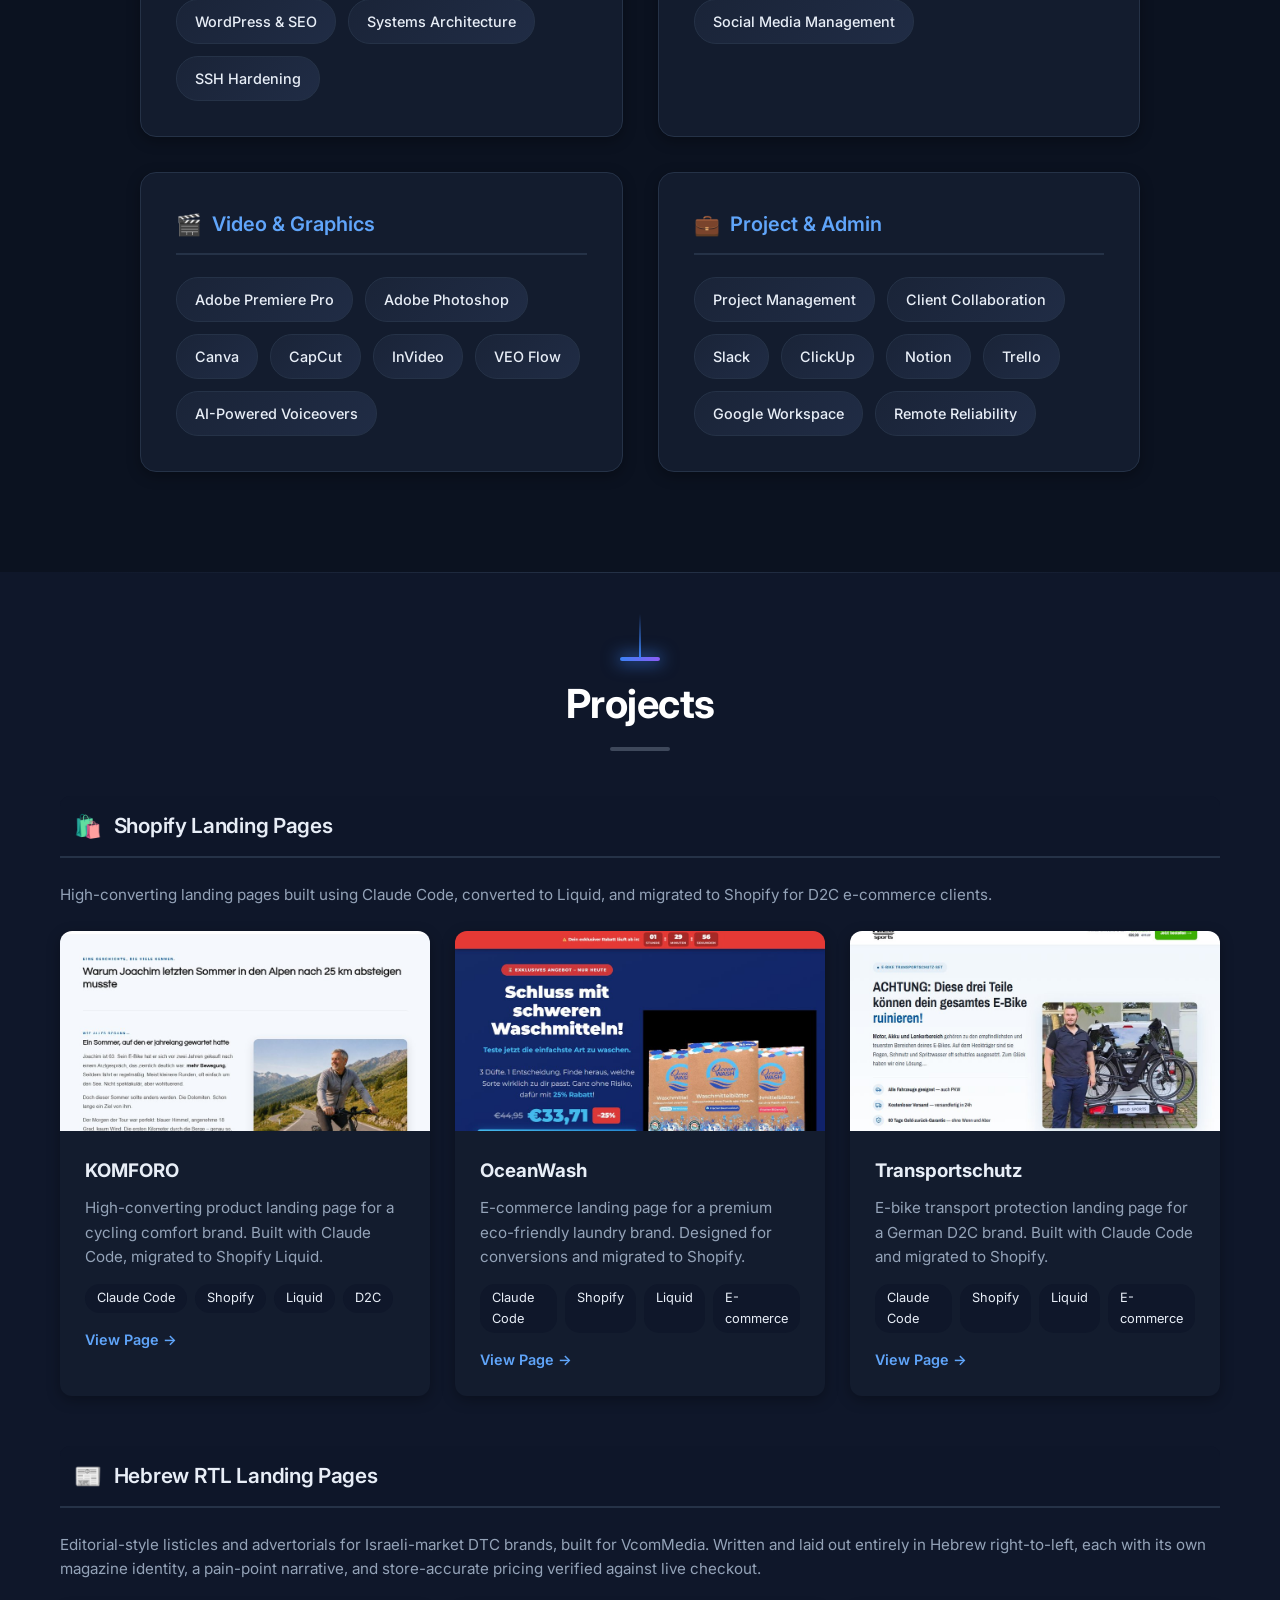
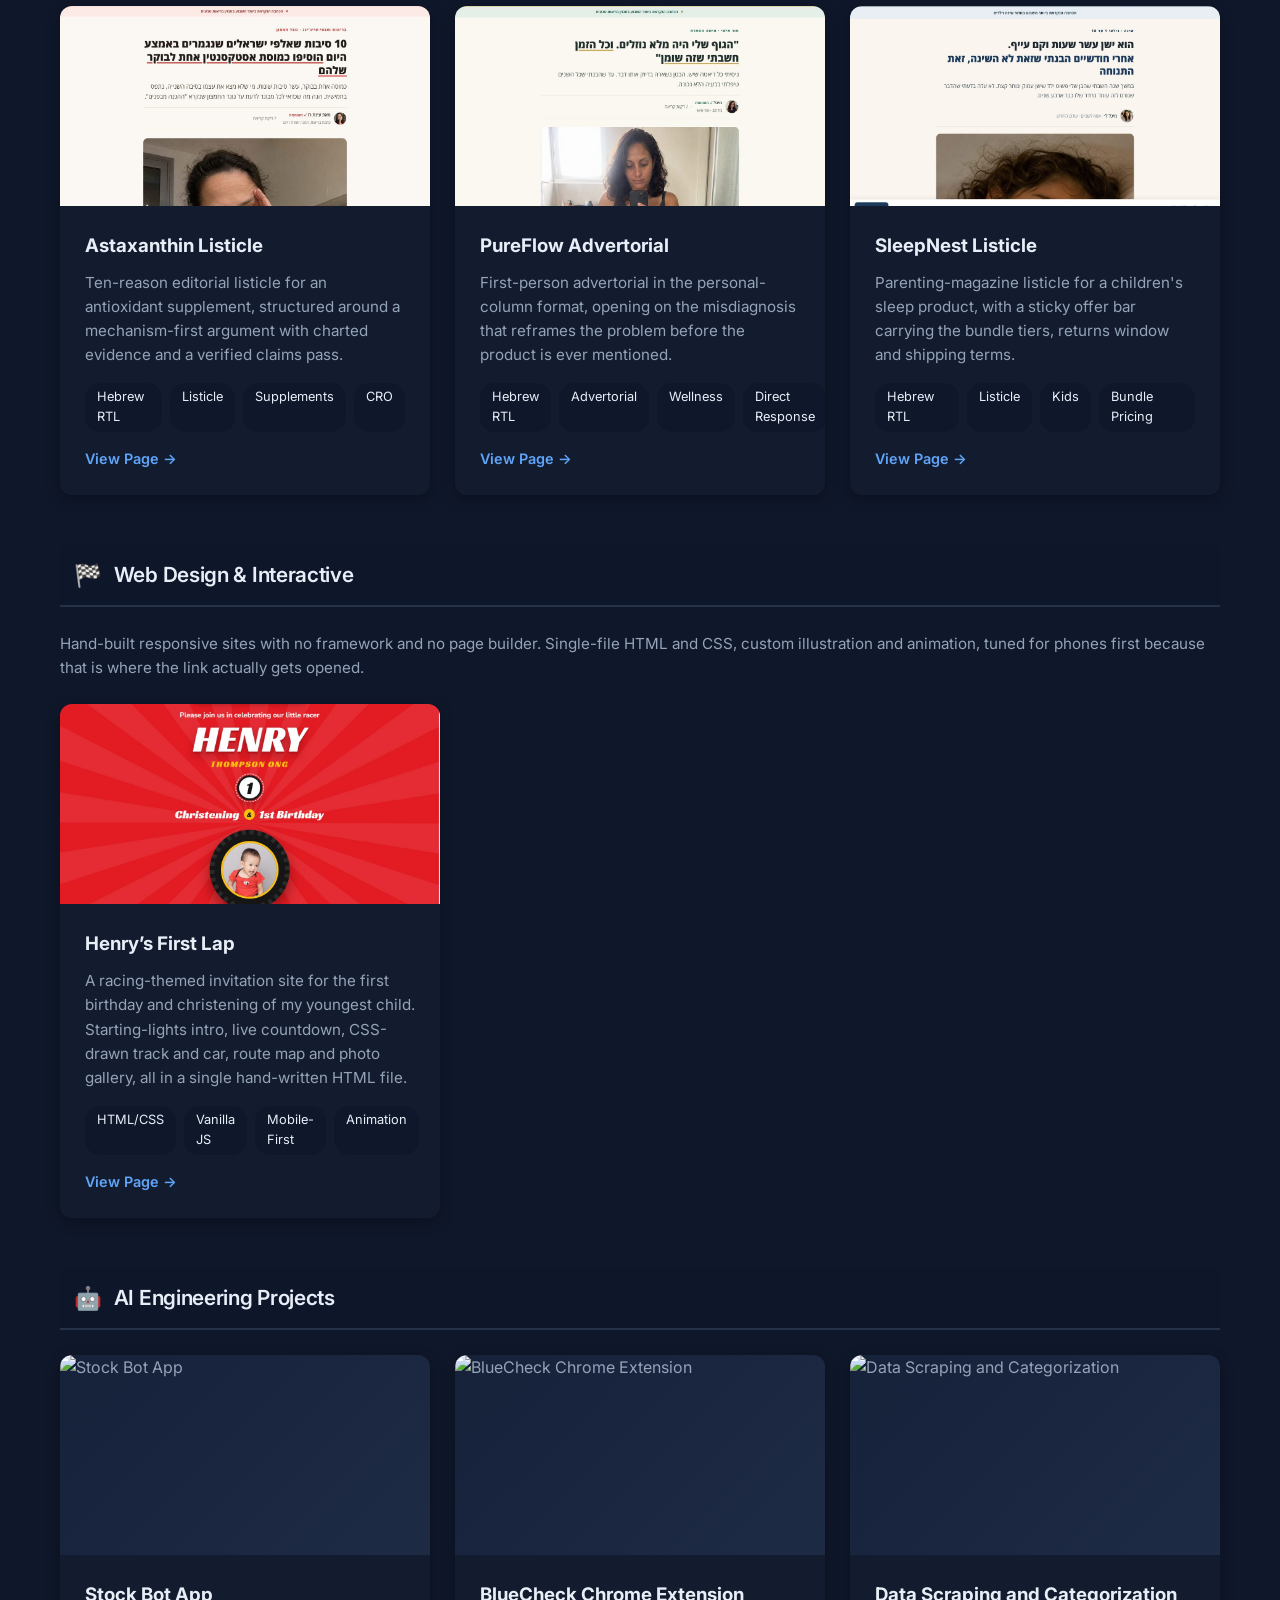
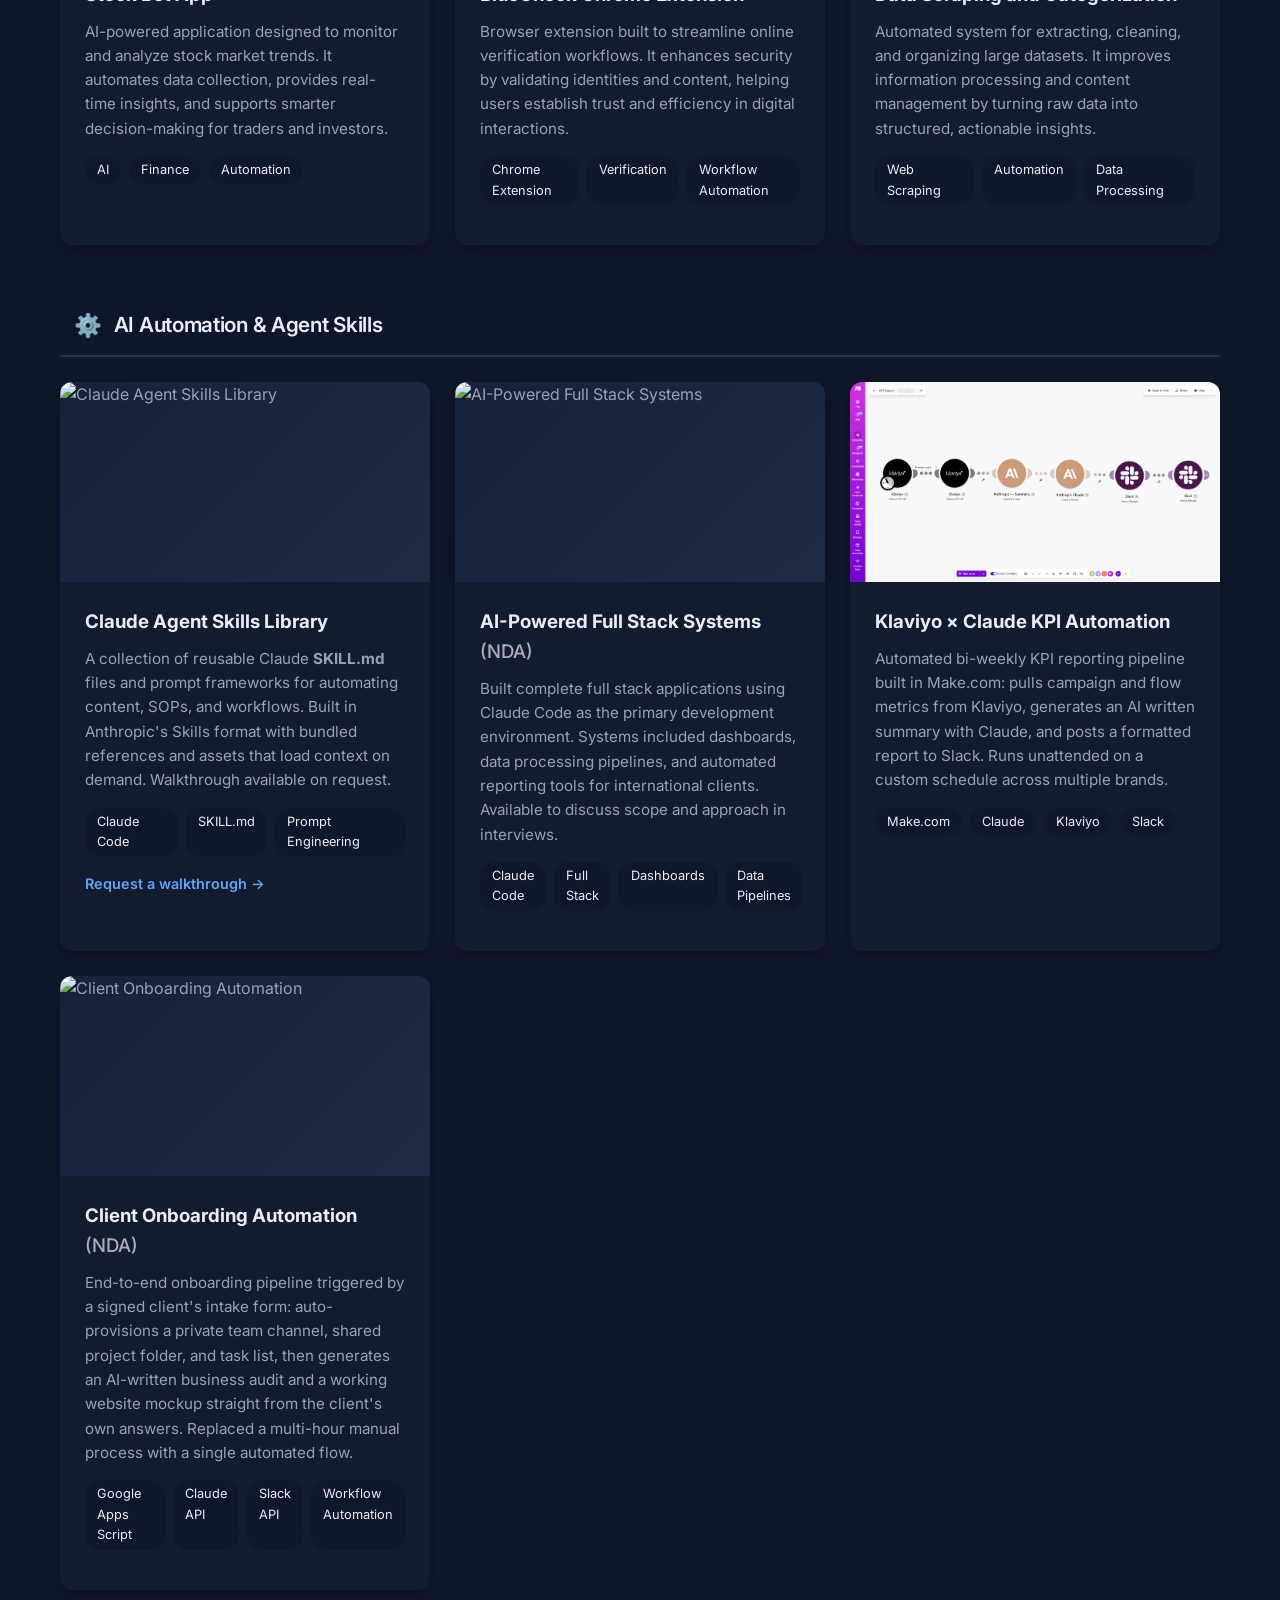
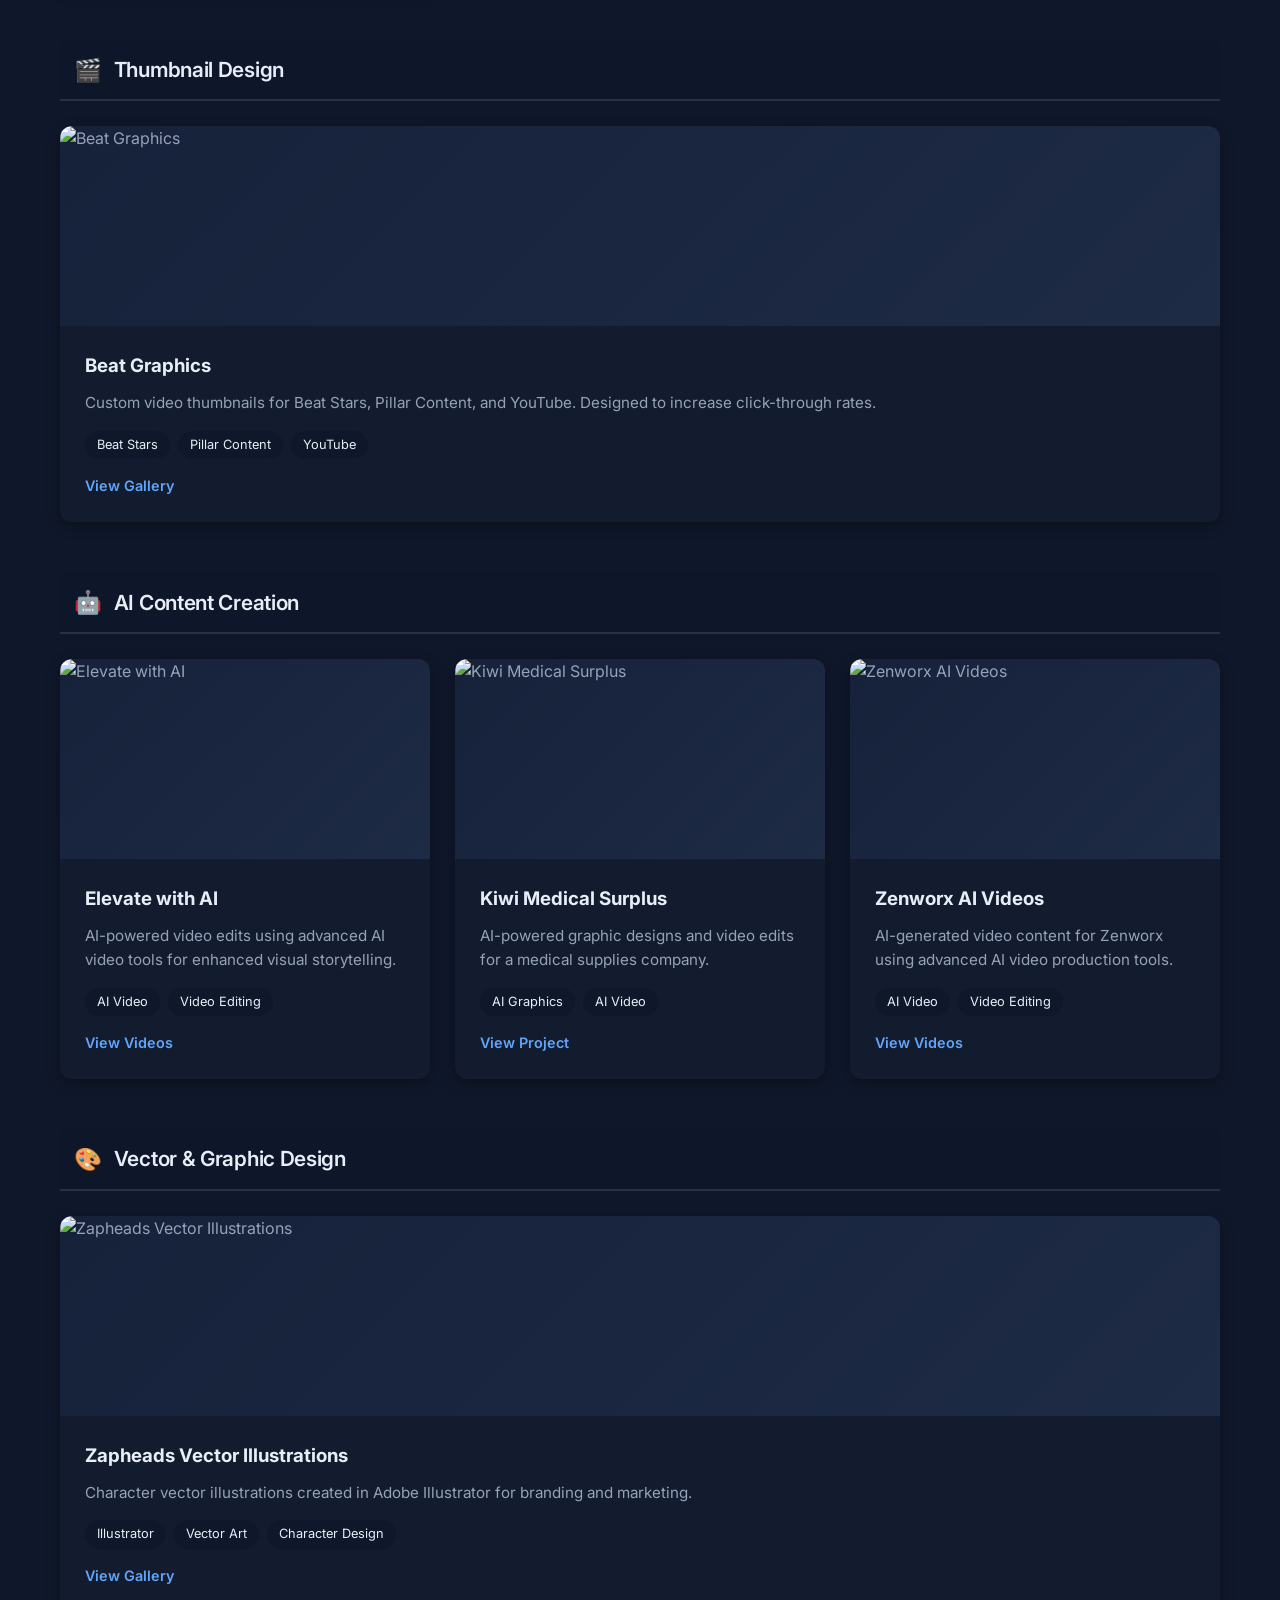
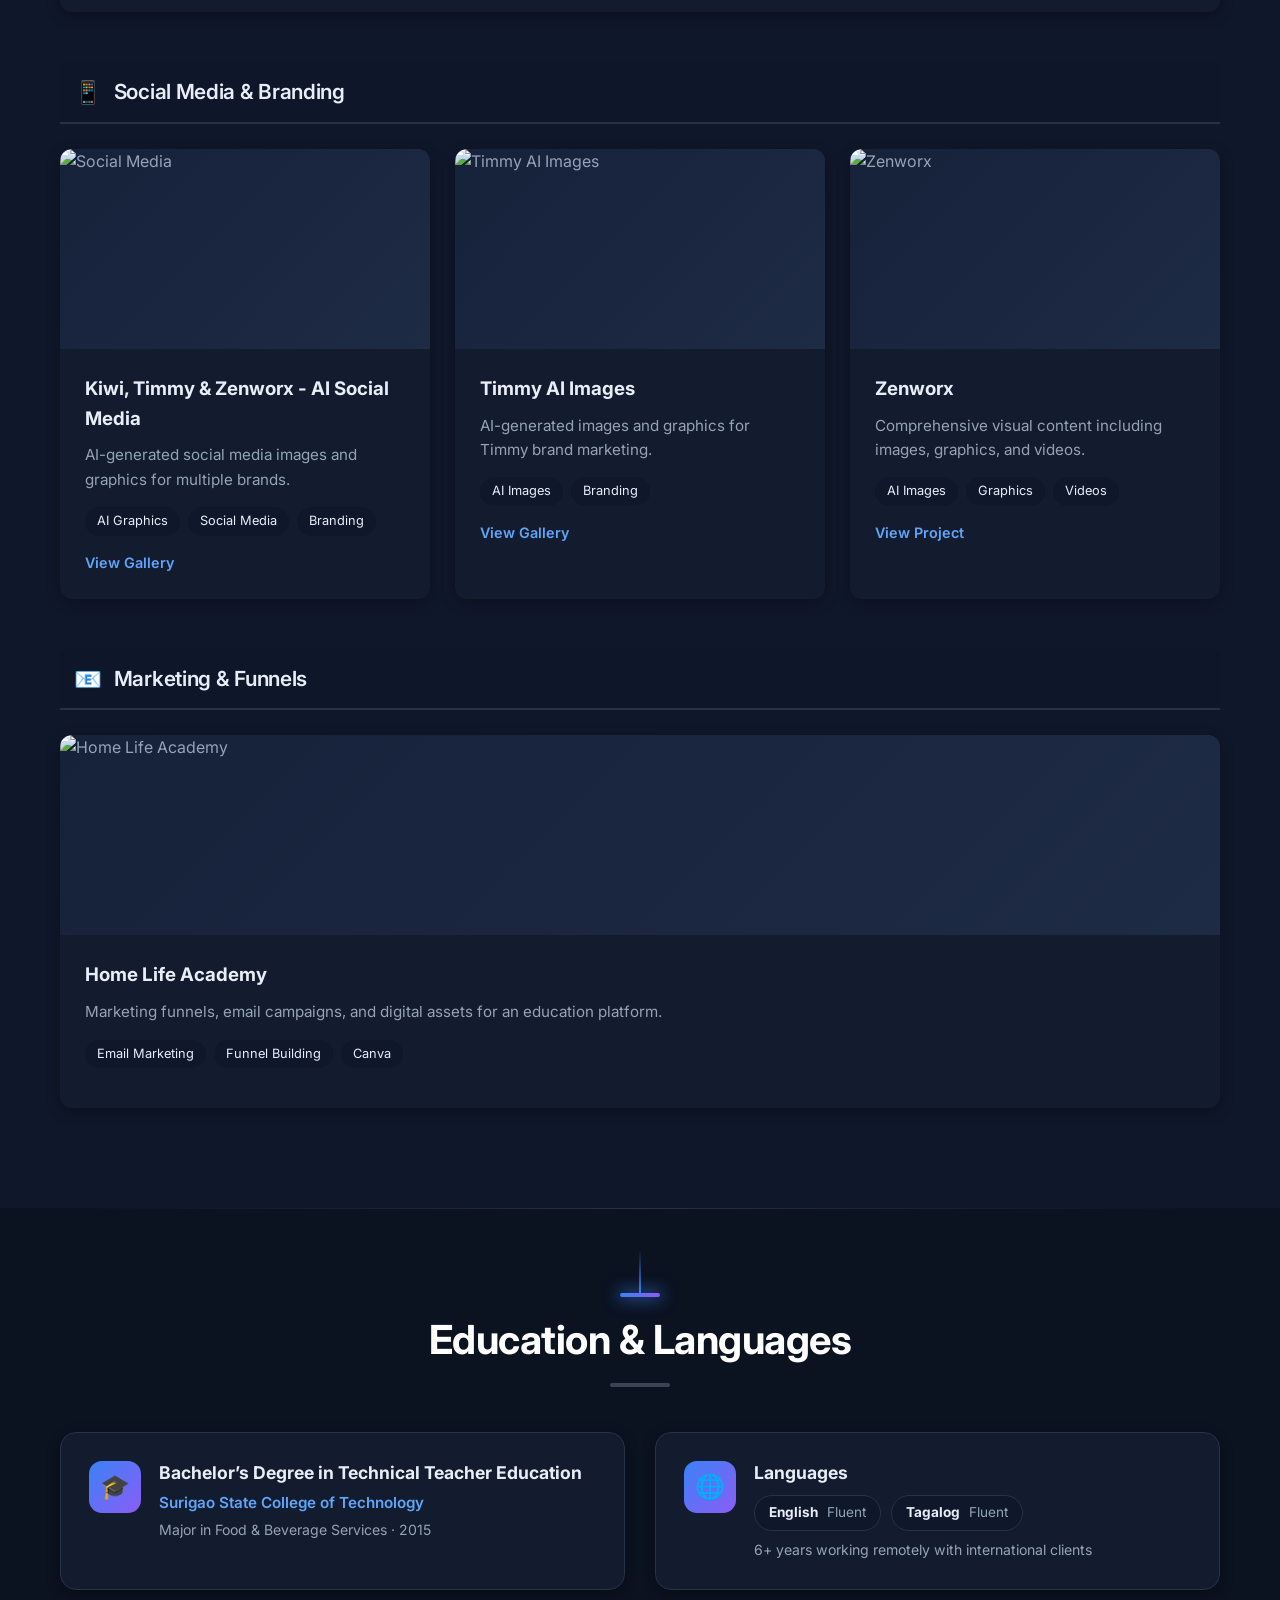
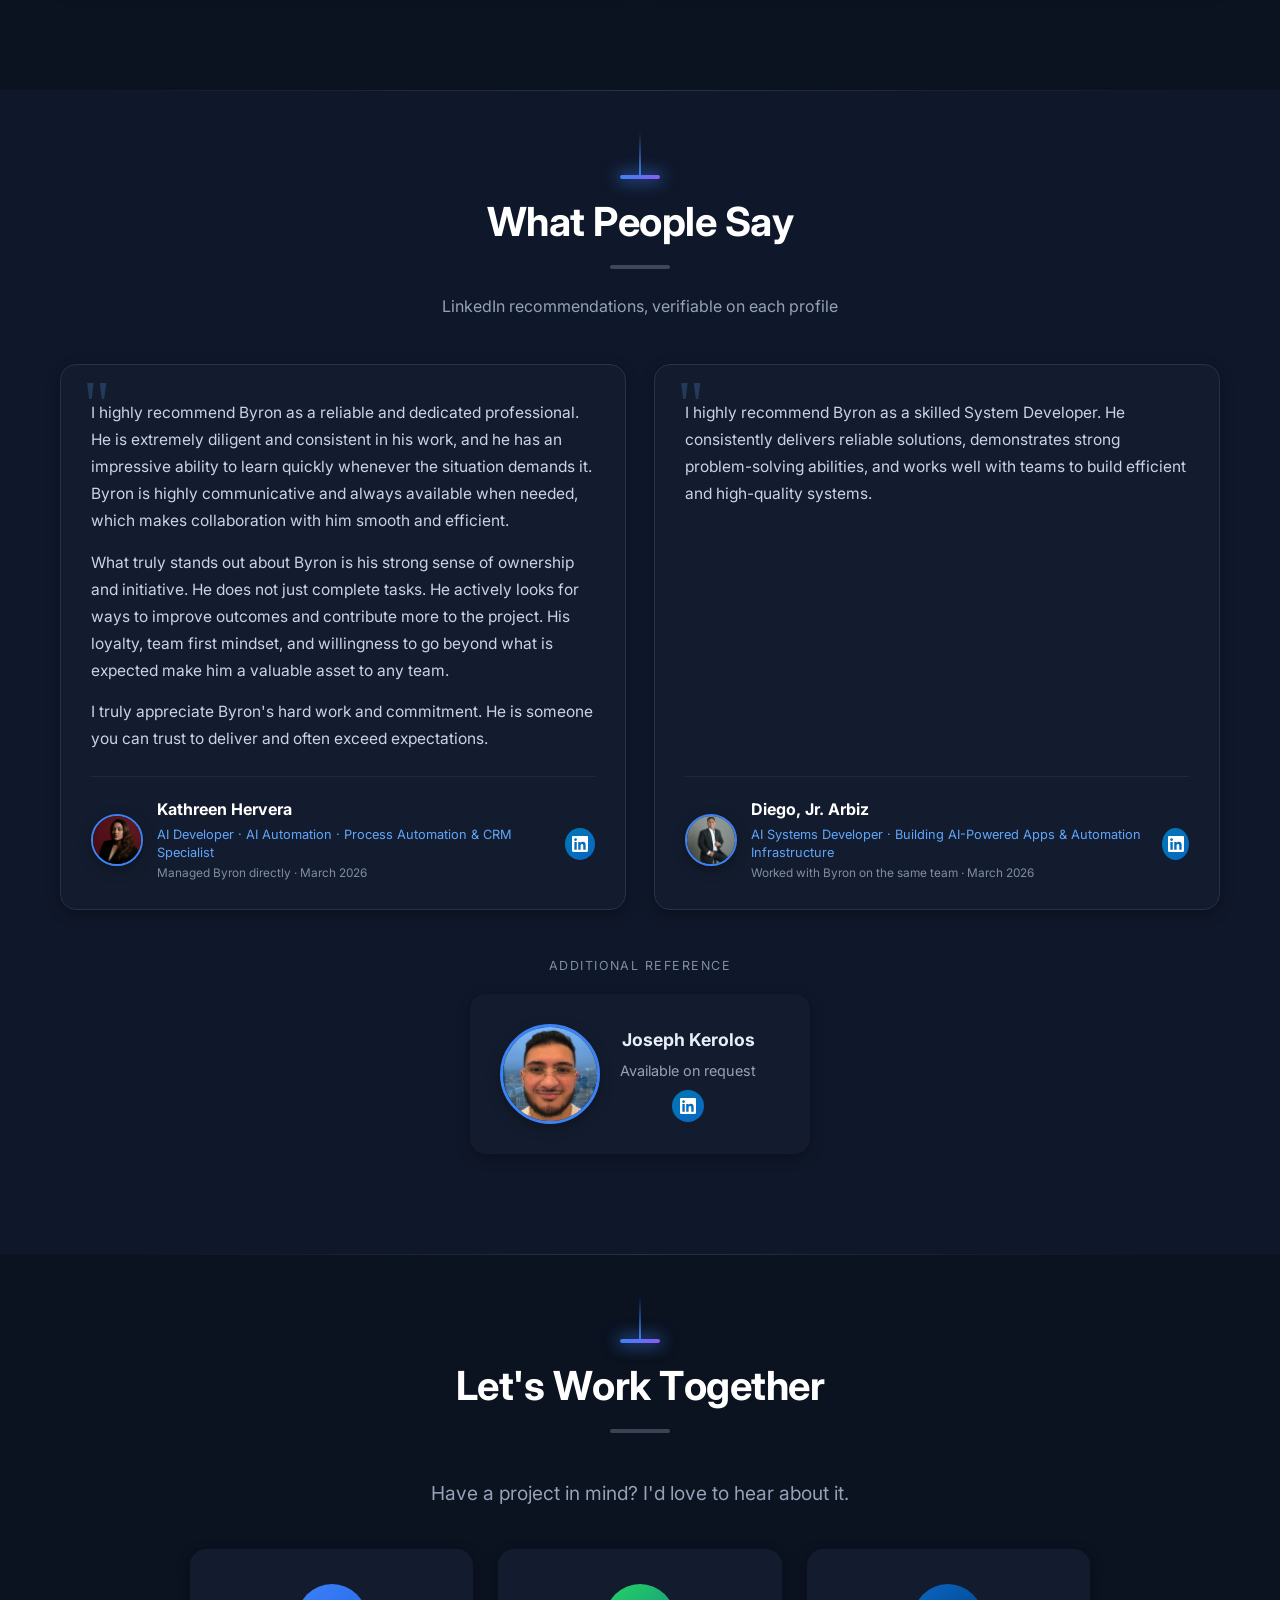
==== commit dd09dc58: "Point Download CV to the updated CV Co-Authored-By: Claude Opus 5.5 <noreply@anthropic.com>" ====
--- a/index.html
+++ b/index.html
@@ -148,7 +148,7 @@
                  endpoint serves Content-Disposition: attachment, so this downloads
                  rather than opening a preview. The download attribute is dropped
                  because browsers ignore it cross-origin. -->
-            <a href="https://drive.google.com/uc?export=download&amp;id=1yx424zV7ZyFKtMTO5Z4Uol9ykA5_AwYy"
+            <a href="https://drive.google.com/uc?export=download&amp;id=1iqBlrCi_xtgOhE7DuHWRBgArL4ooM1QK"
                class="hero-cv" target="_blank" rel="noopener">
                 <svg viewBox="0 0 24 24" fill="none" stroke="currentColor" stroke-width="2" stroke-linecap="round" stroke-linejoin="round" aria-hidden="true">
                     <path d="M21 15v4a2 2 0 0 1-2 2H5a2 2 0 0 1-2-2v-4"/>
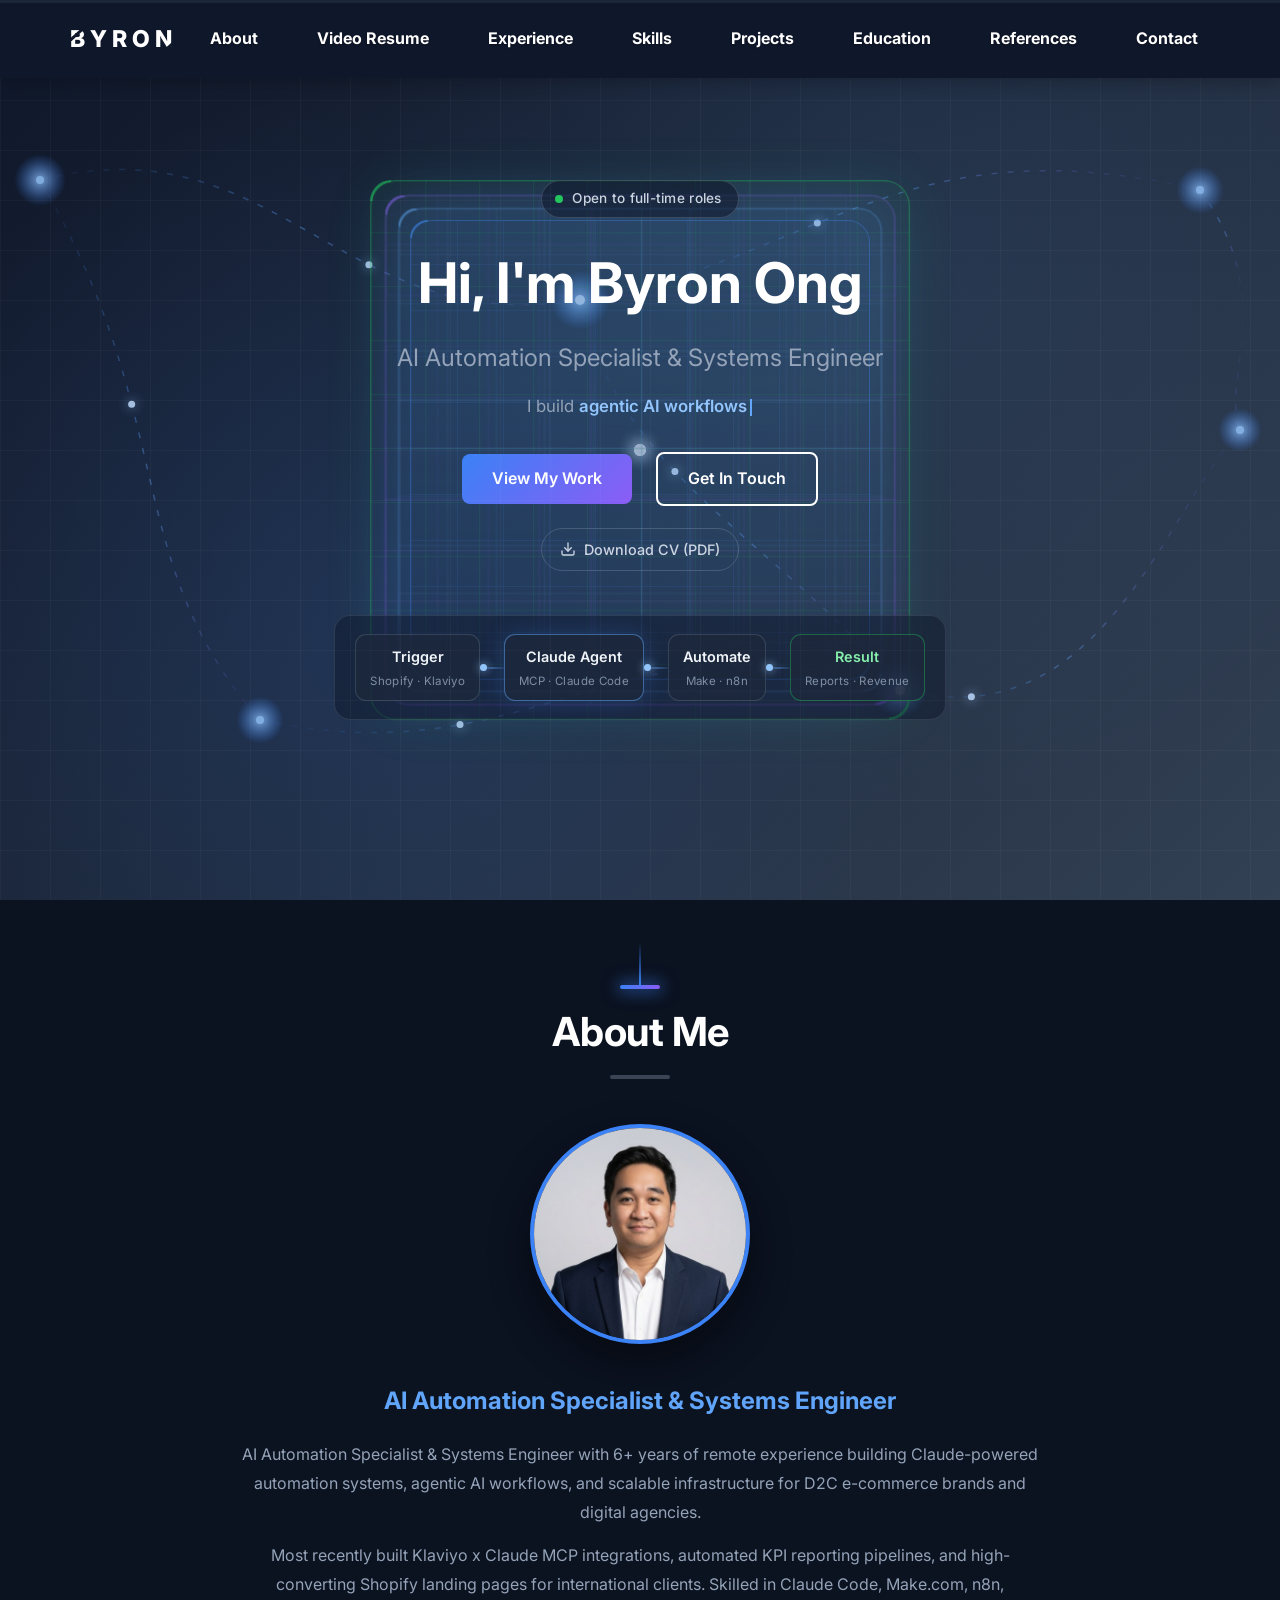
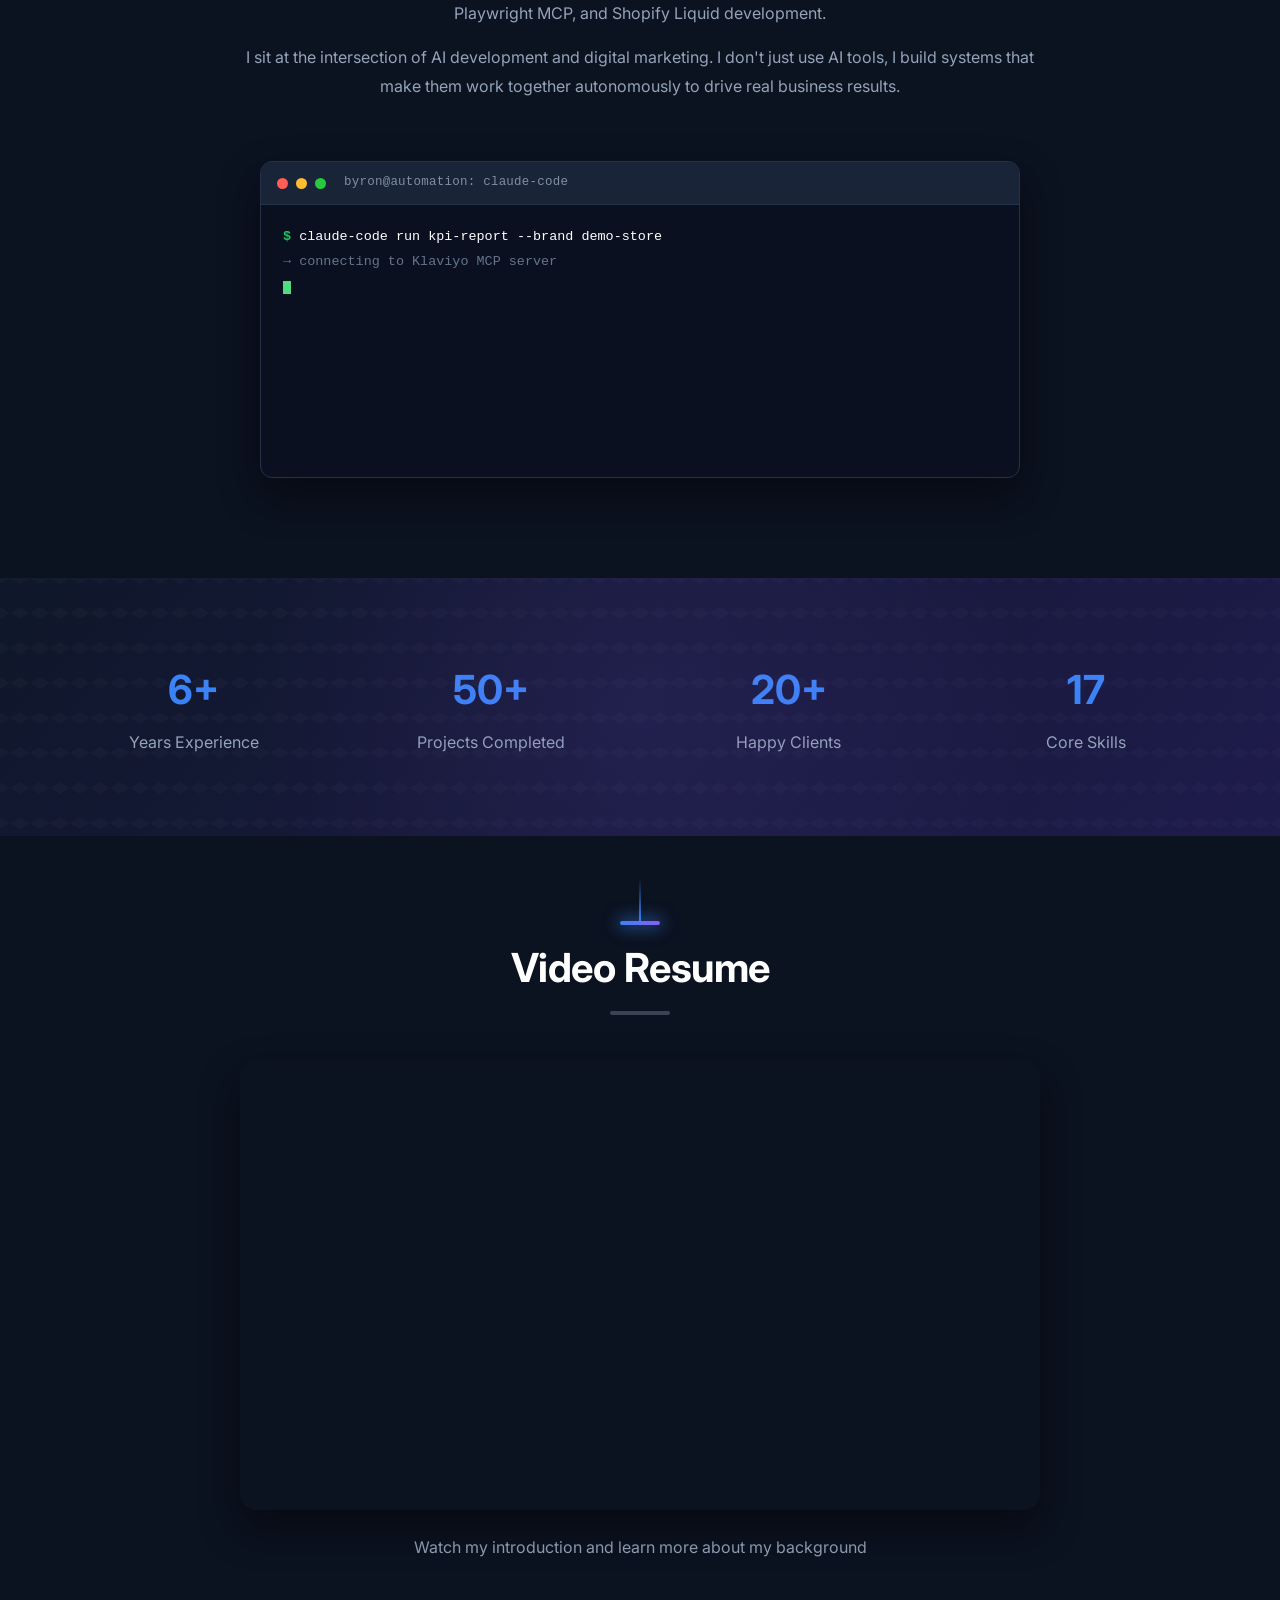
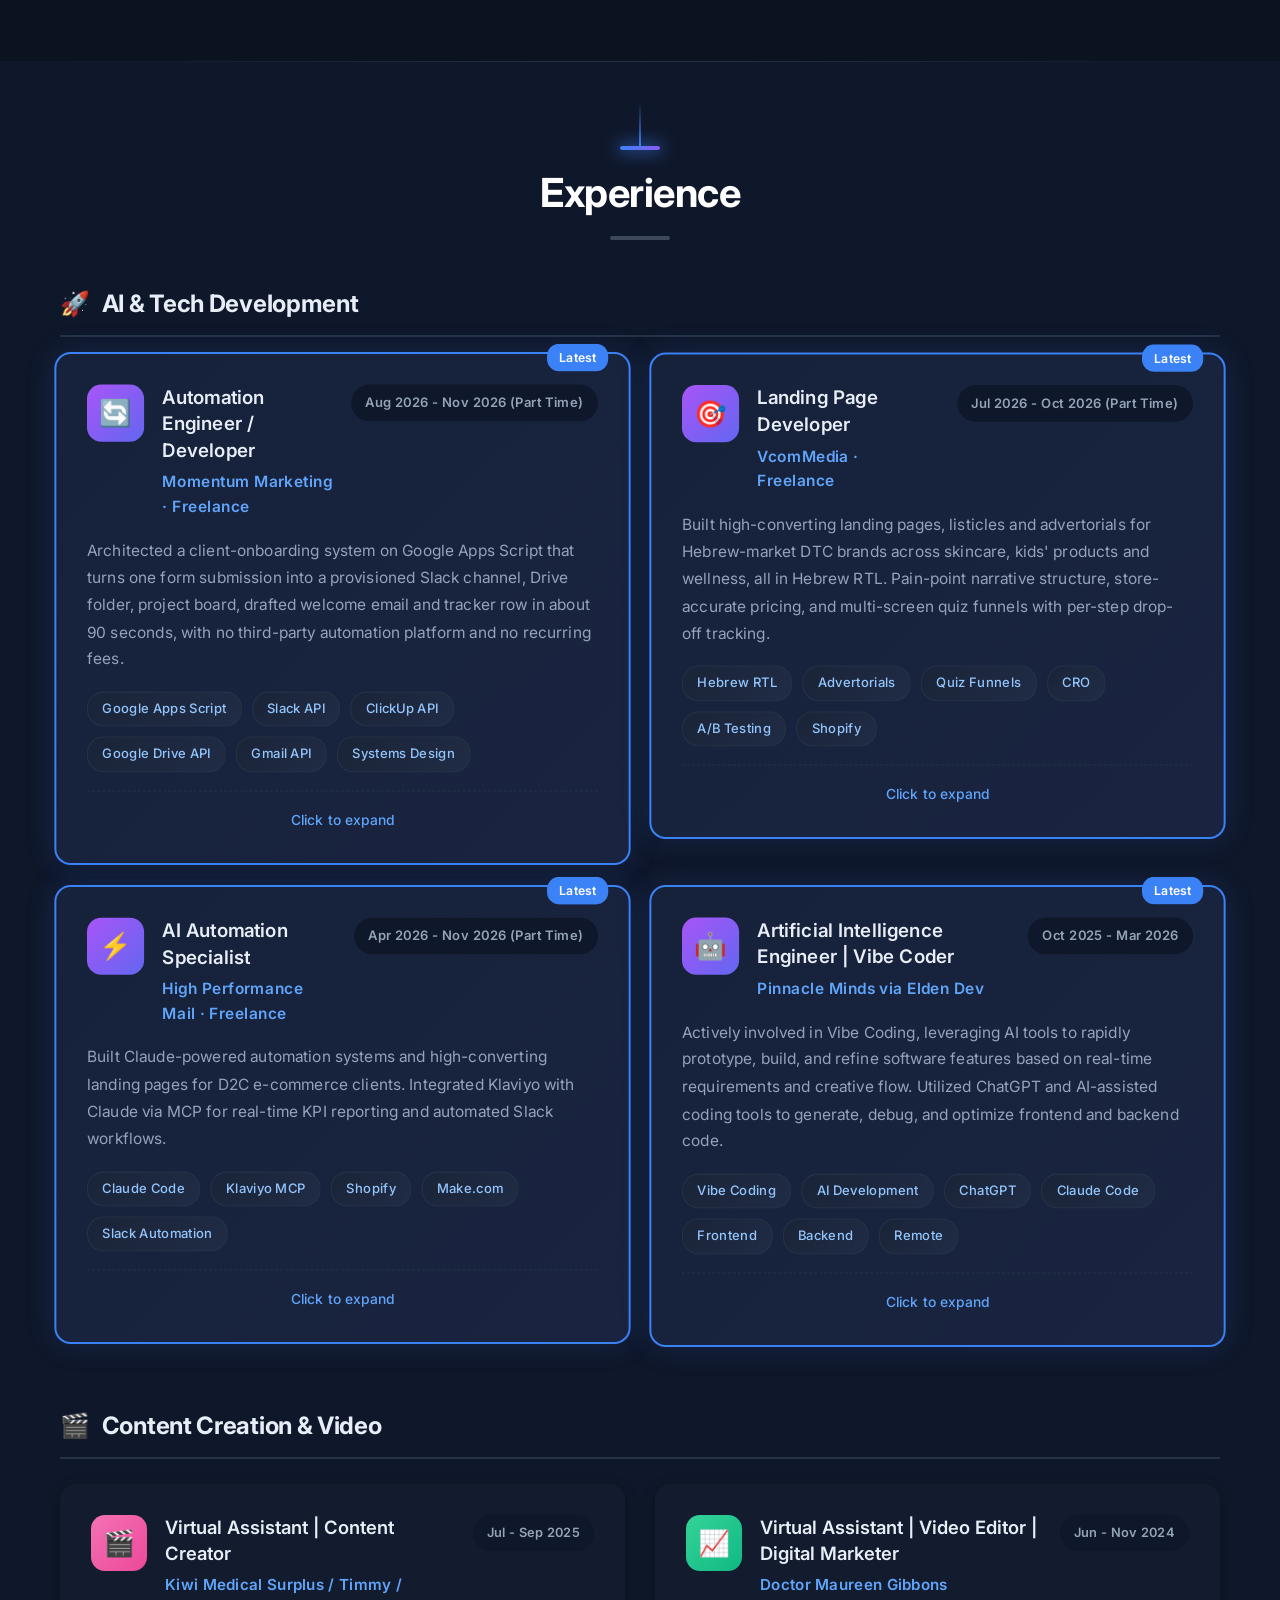
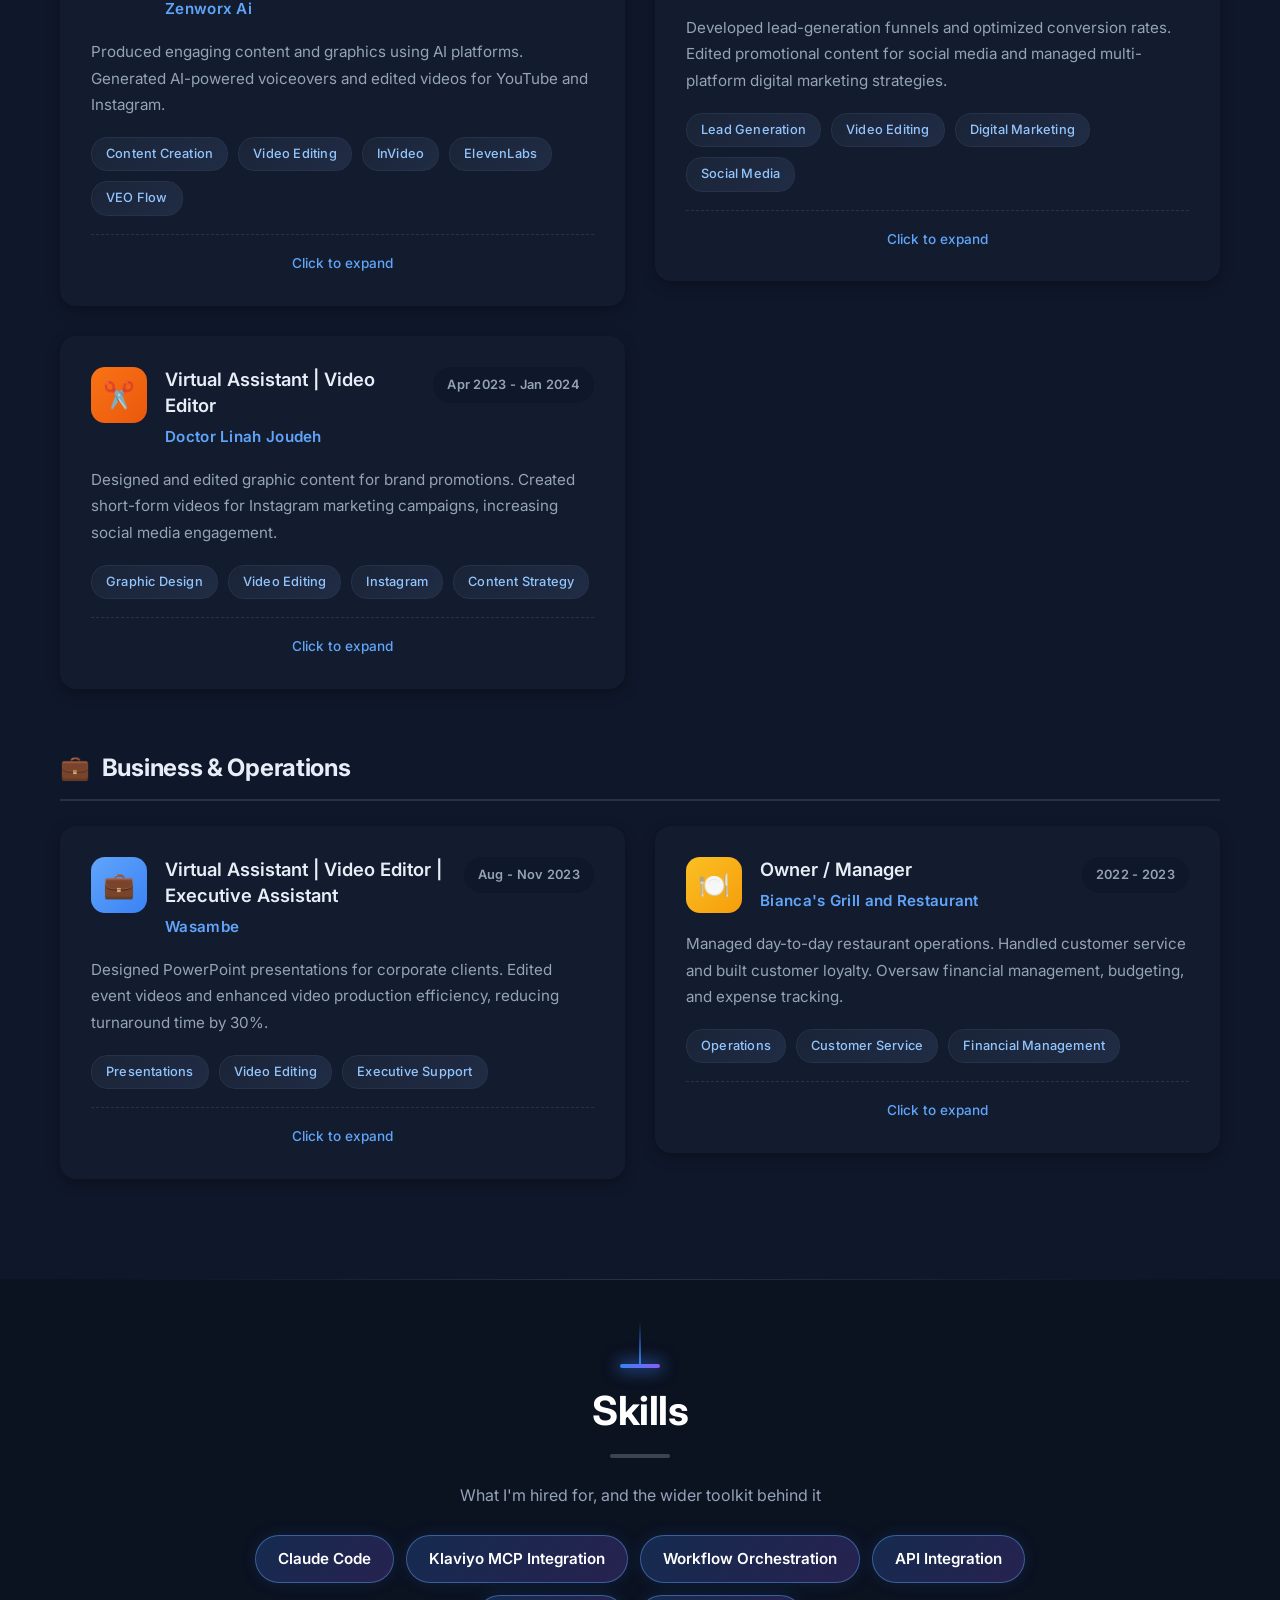
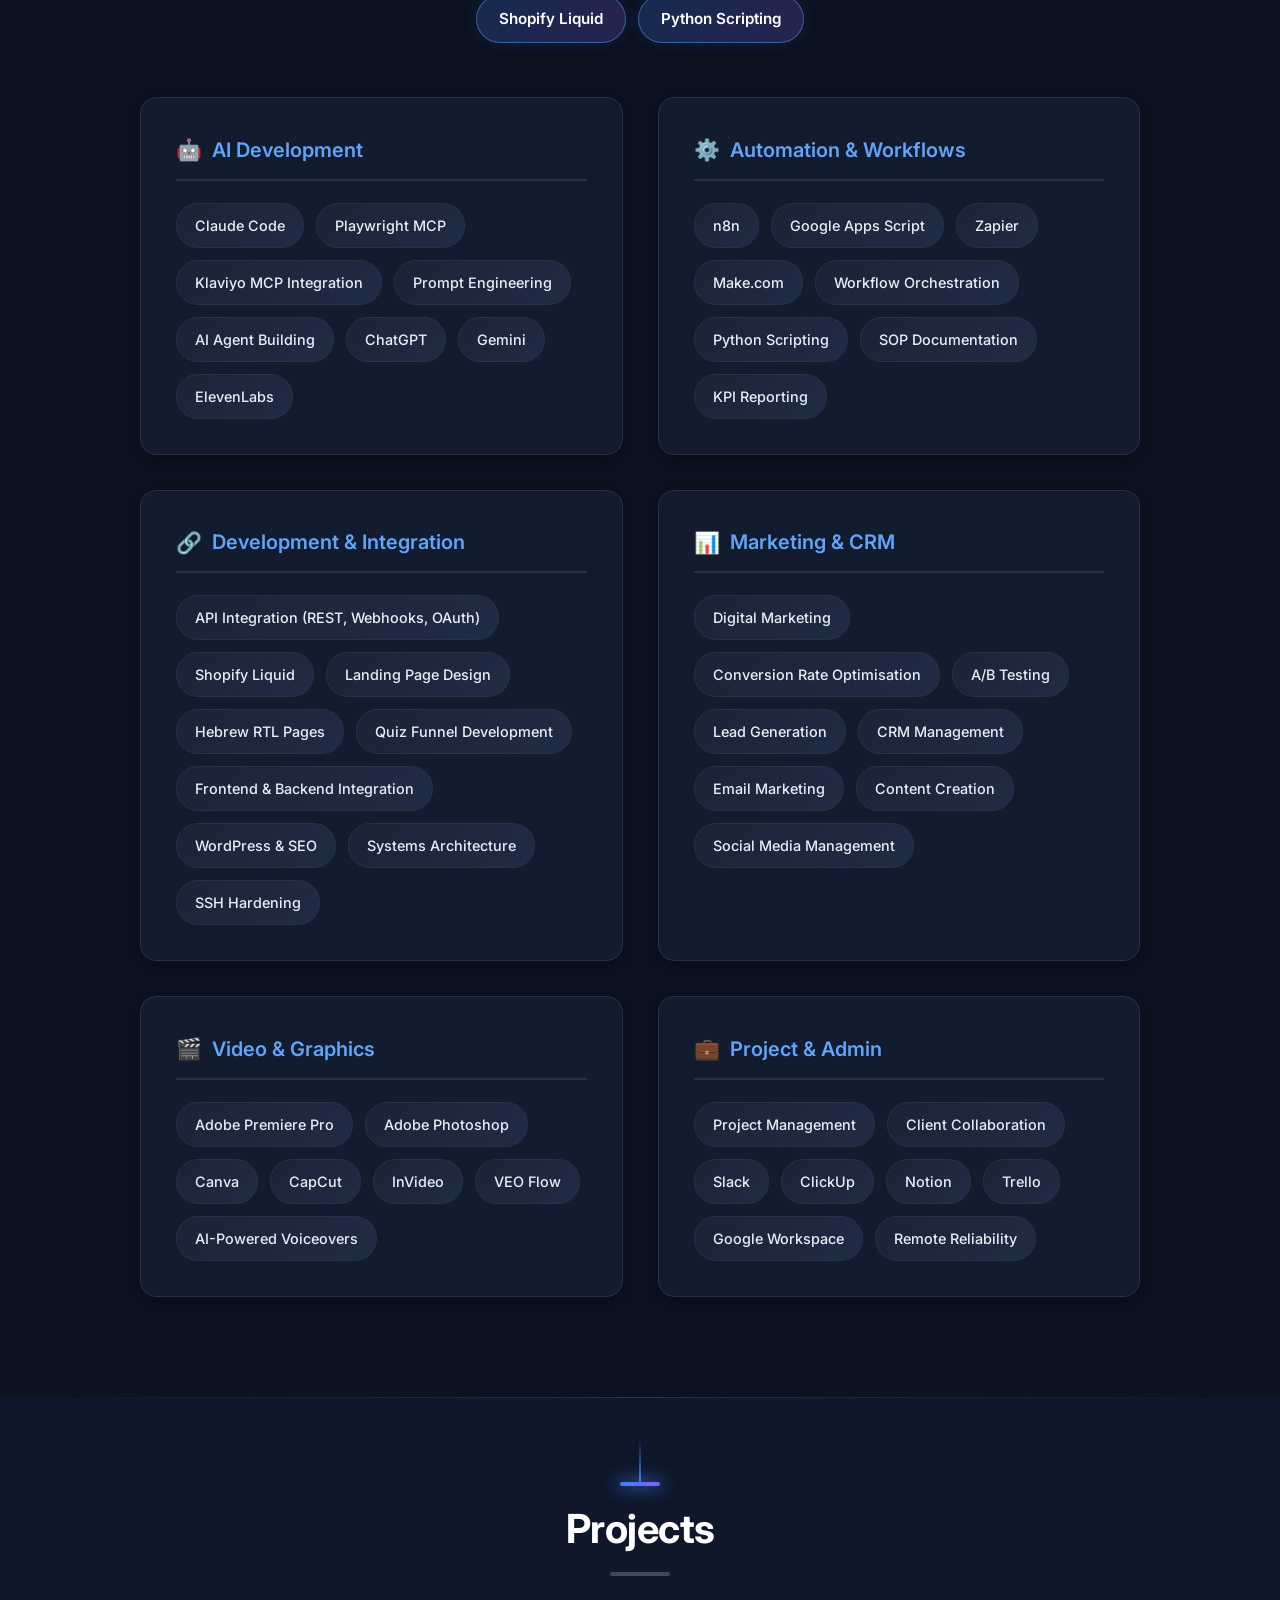
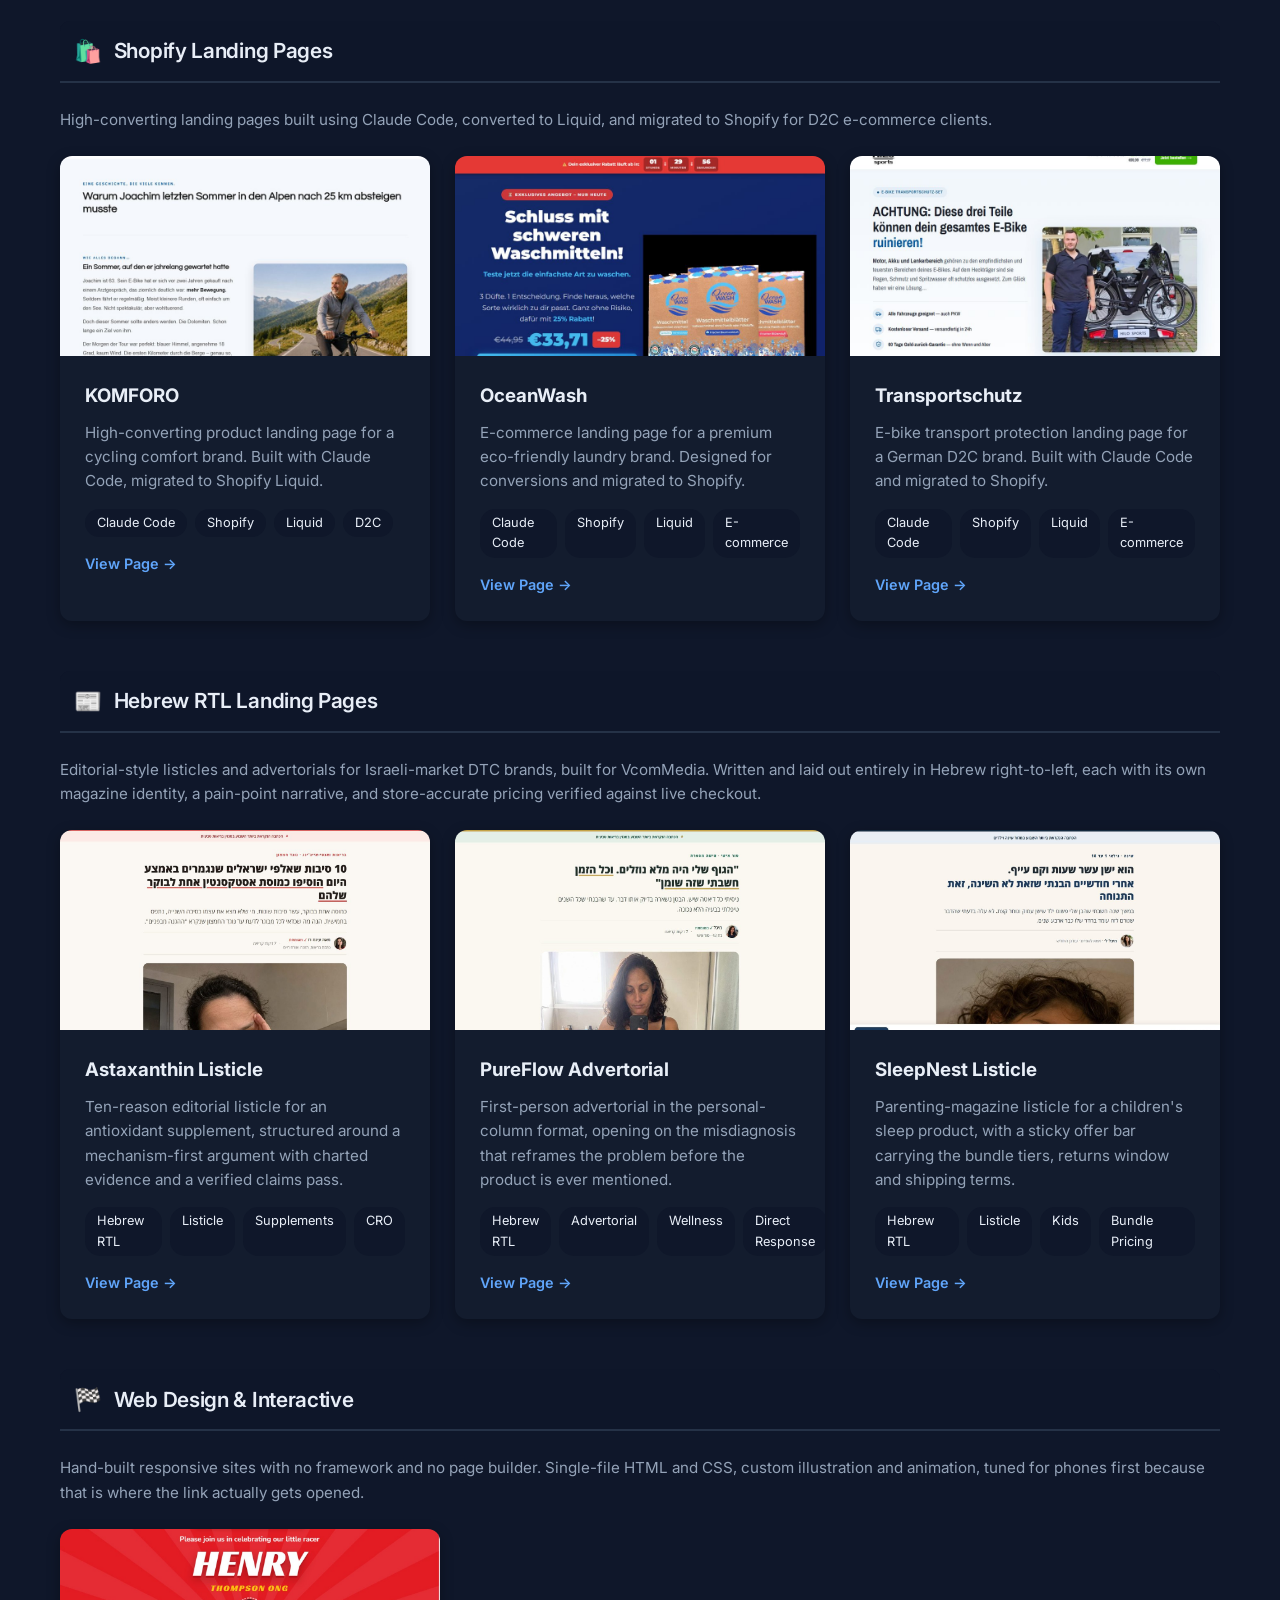
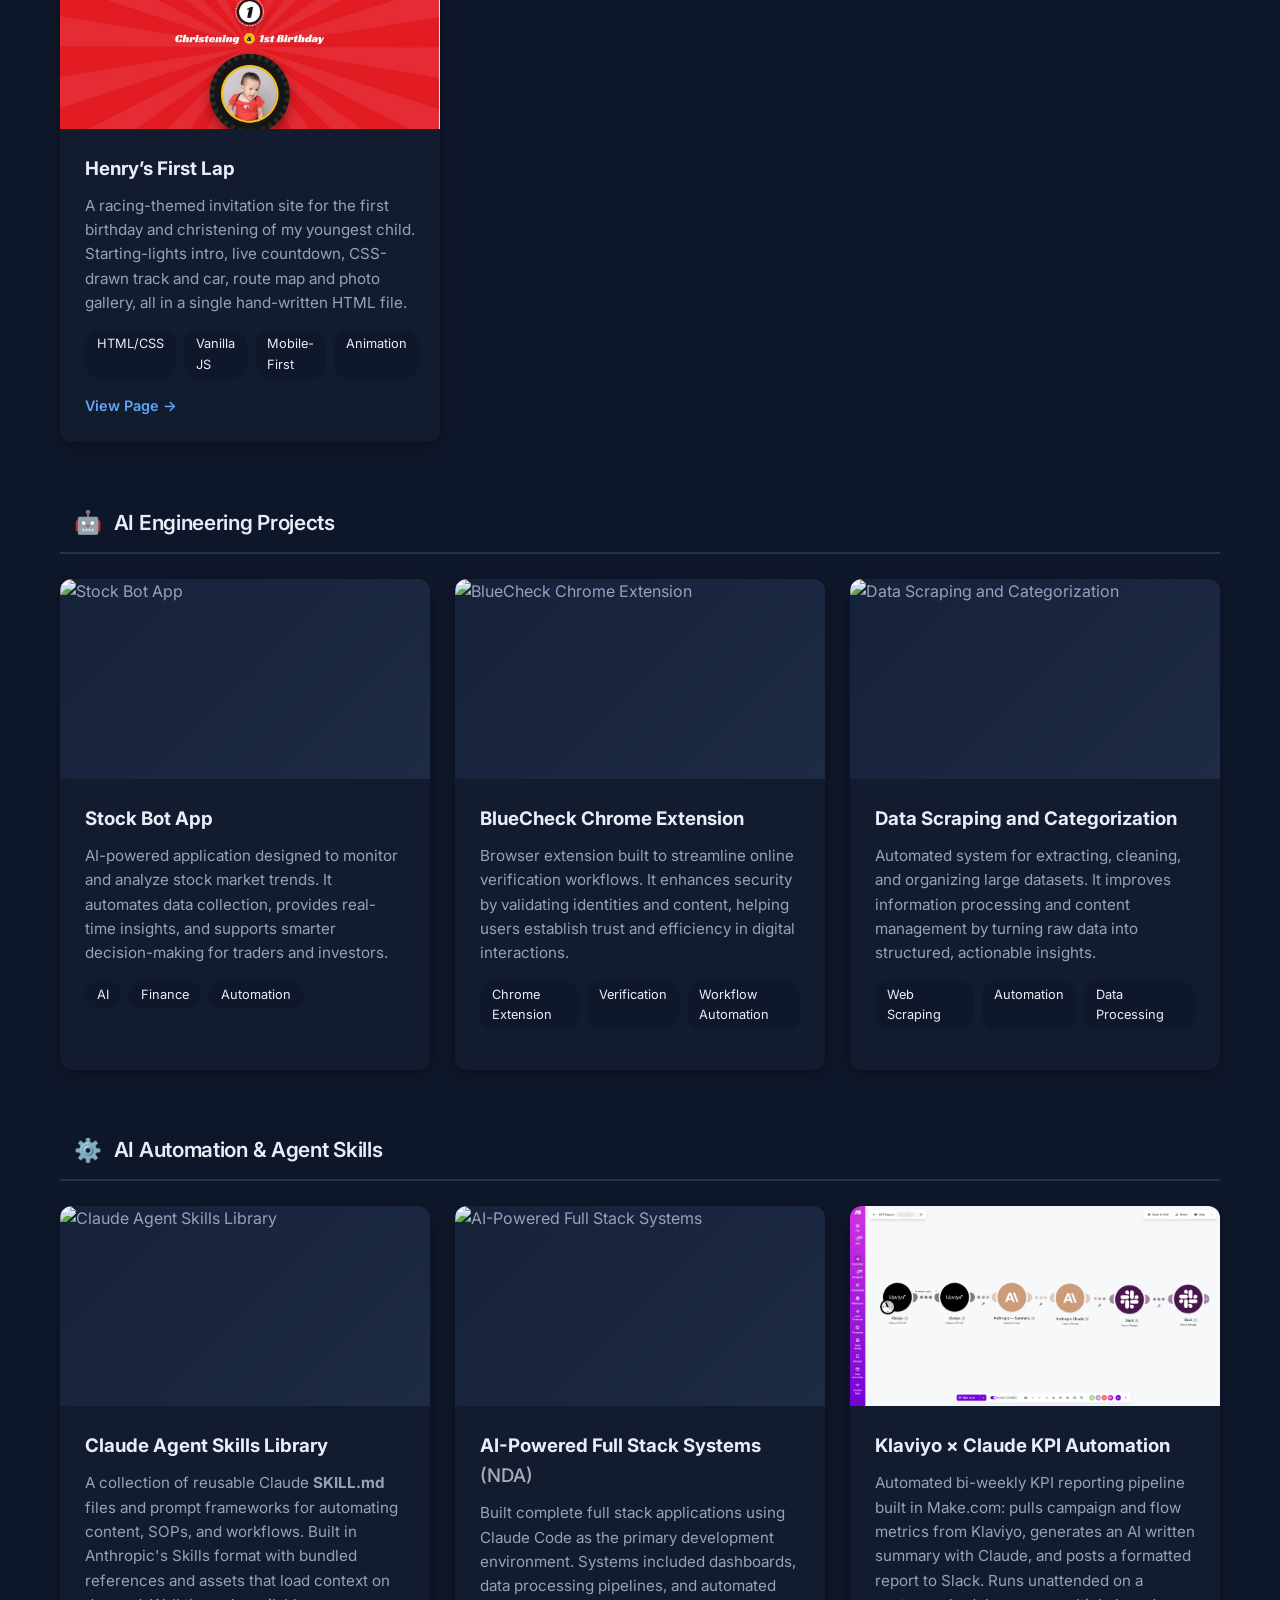
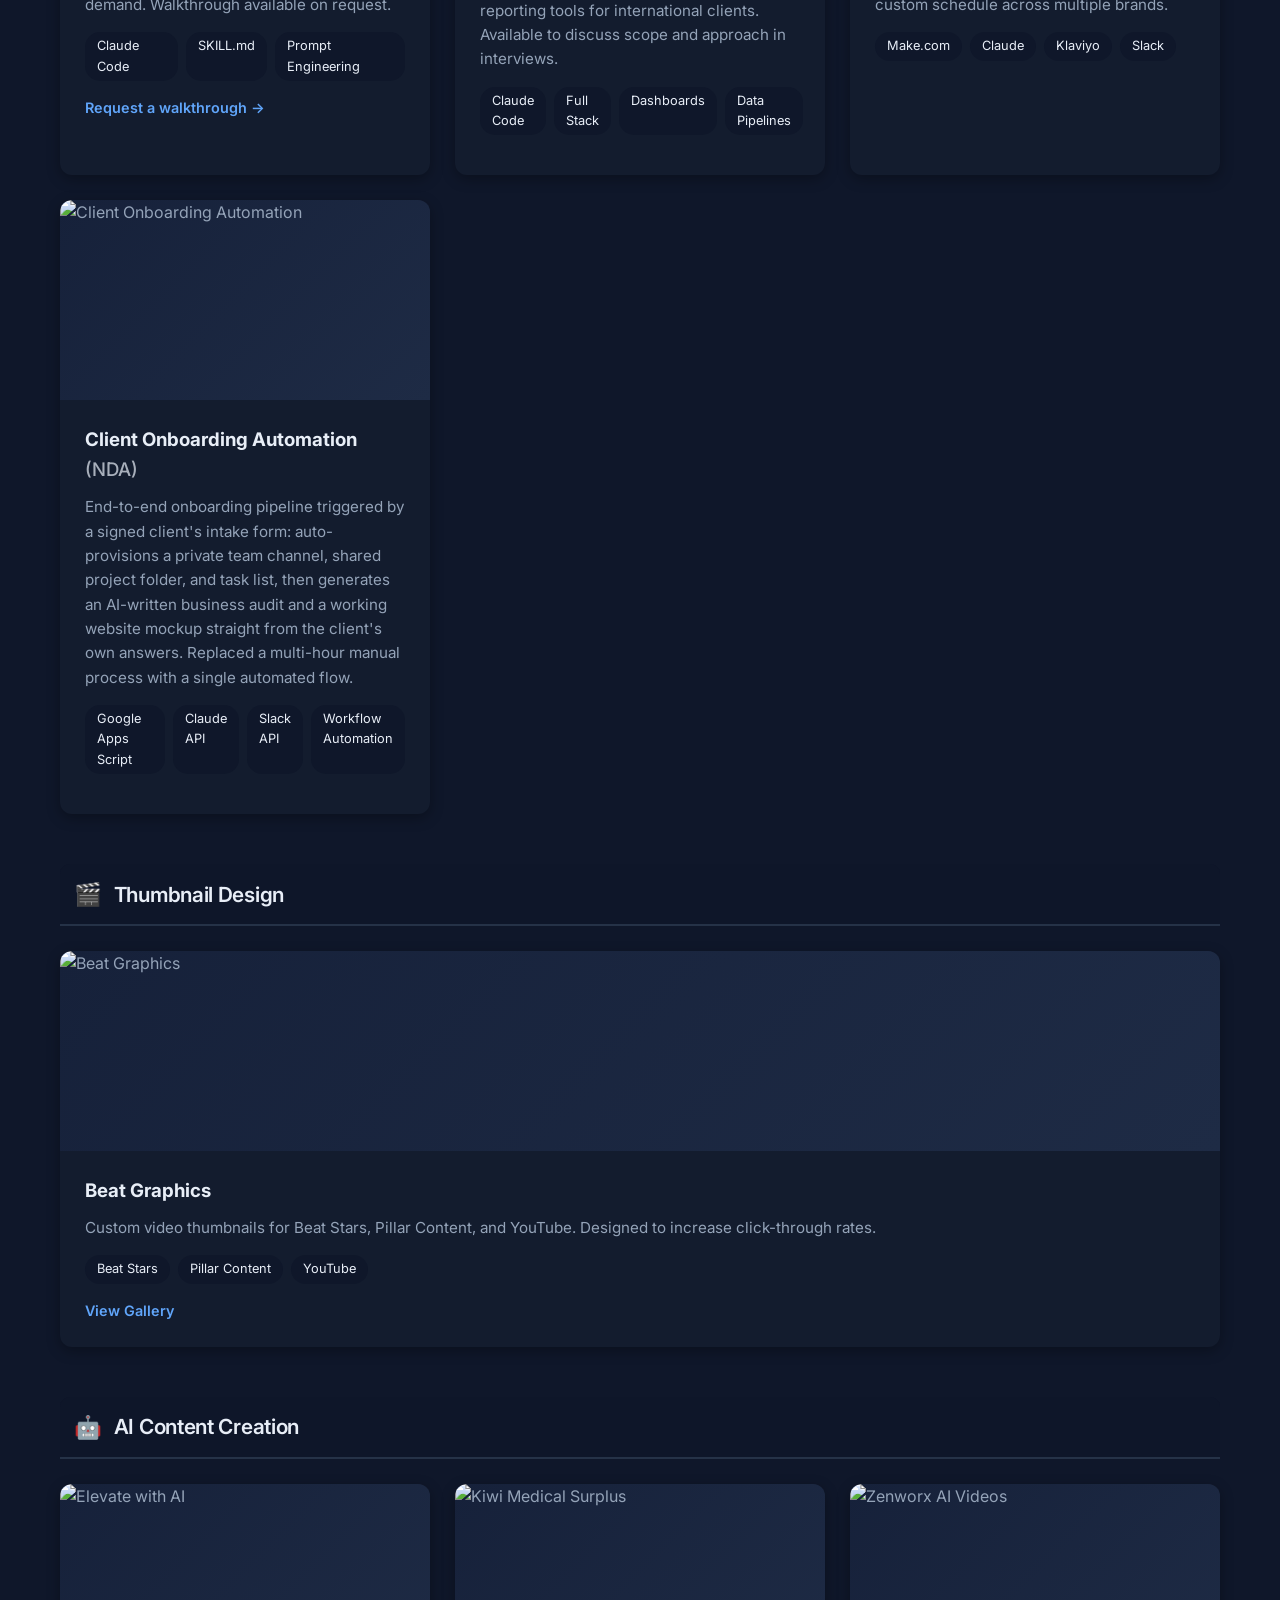
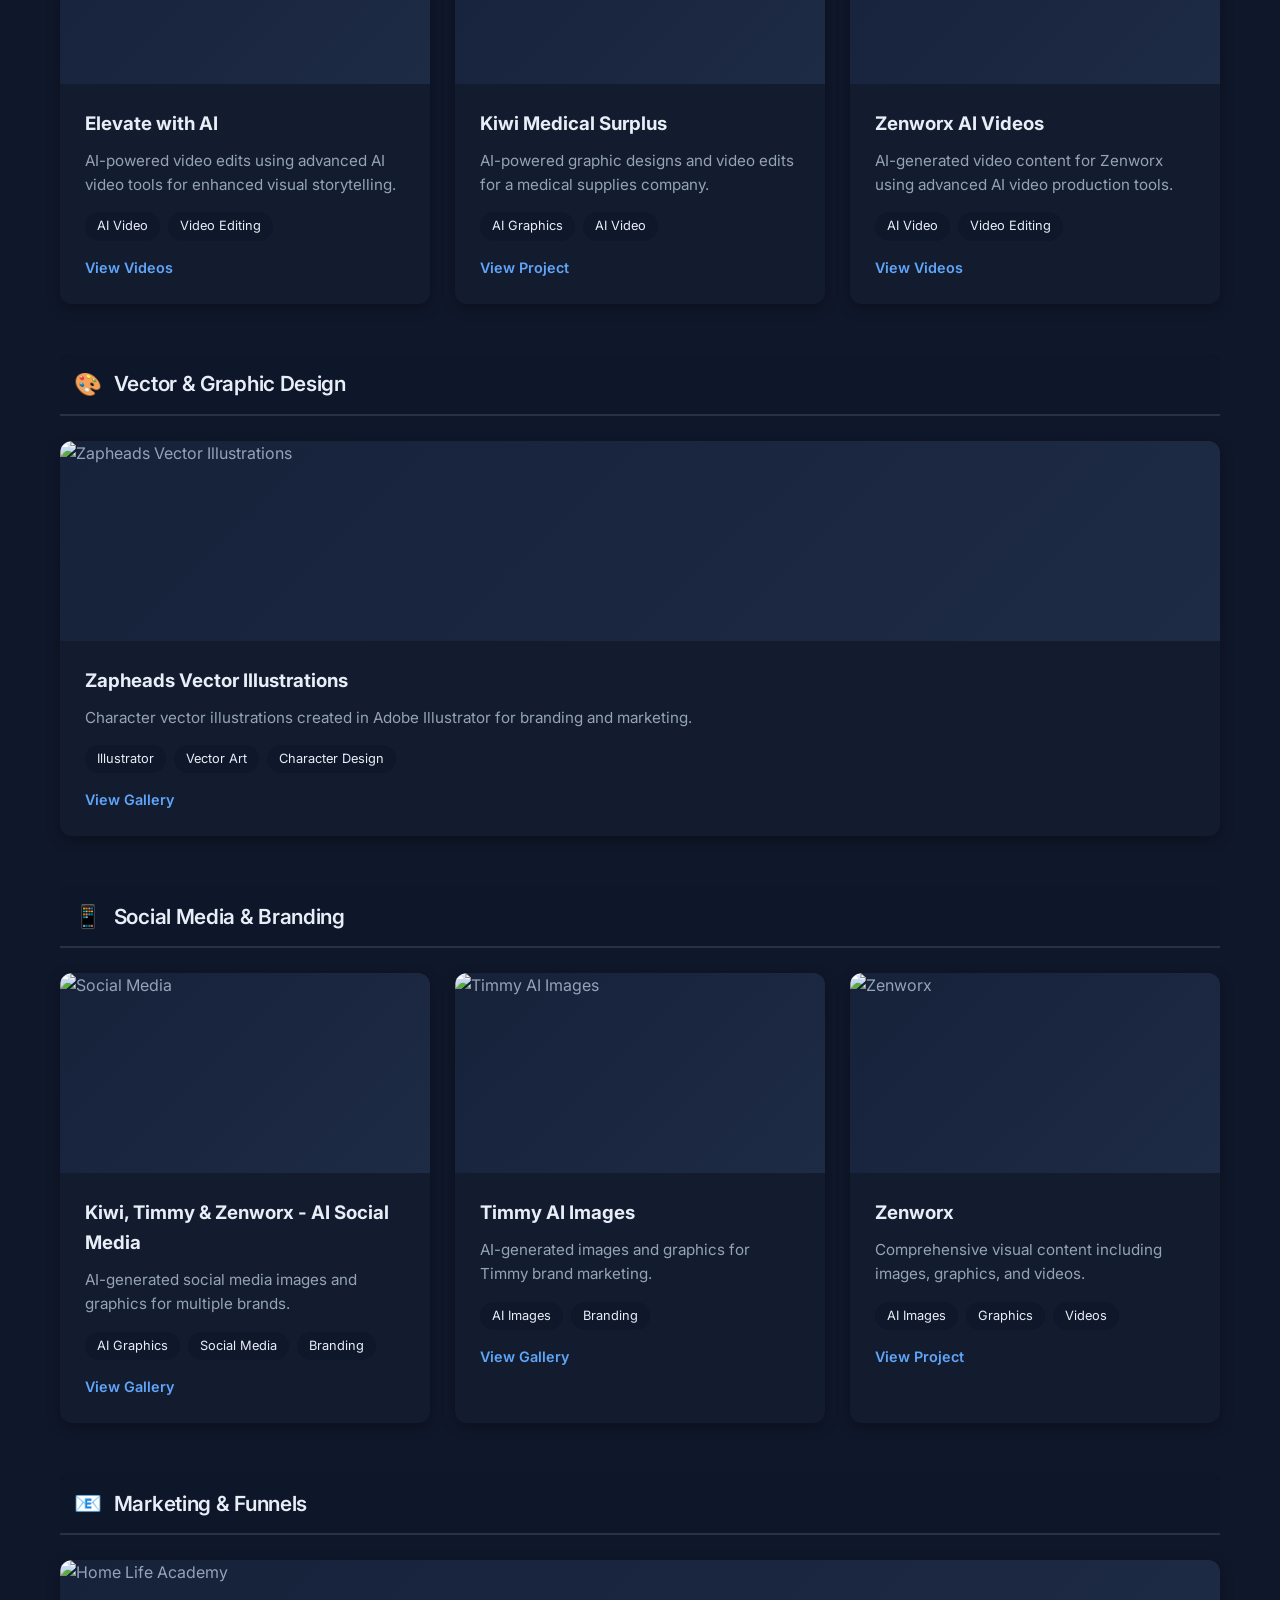
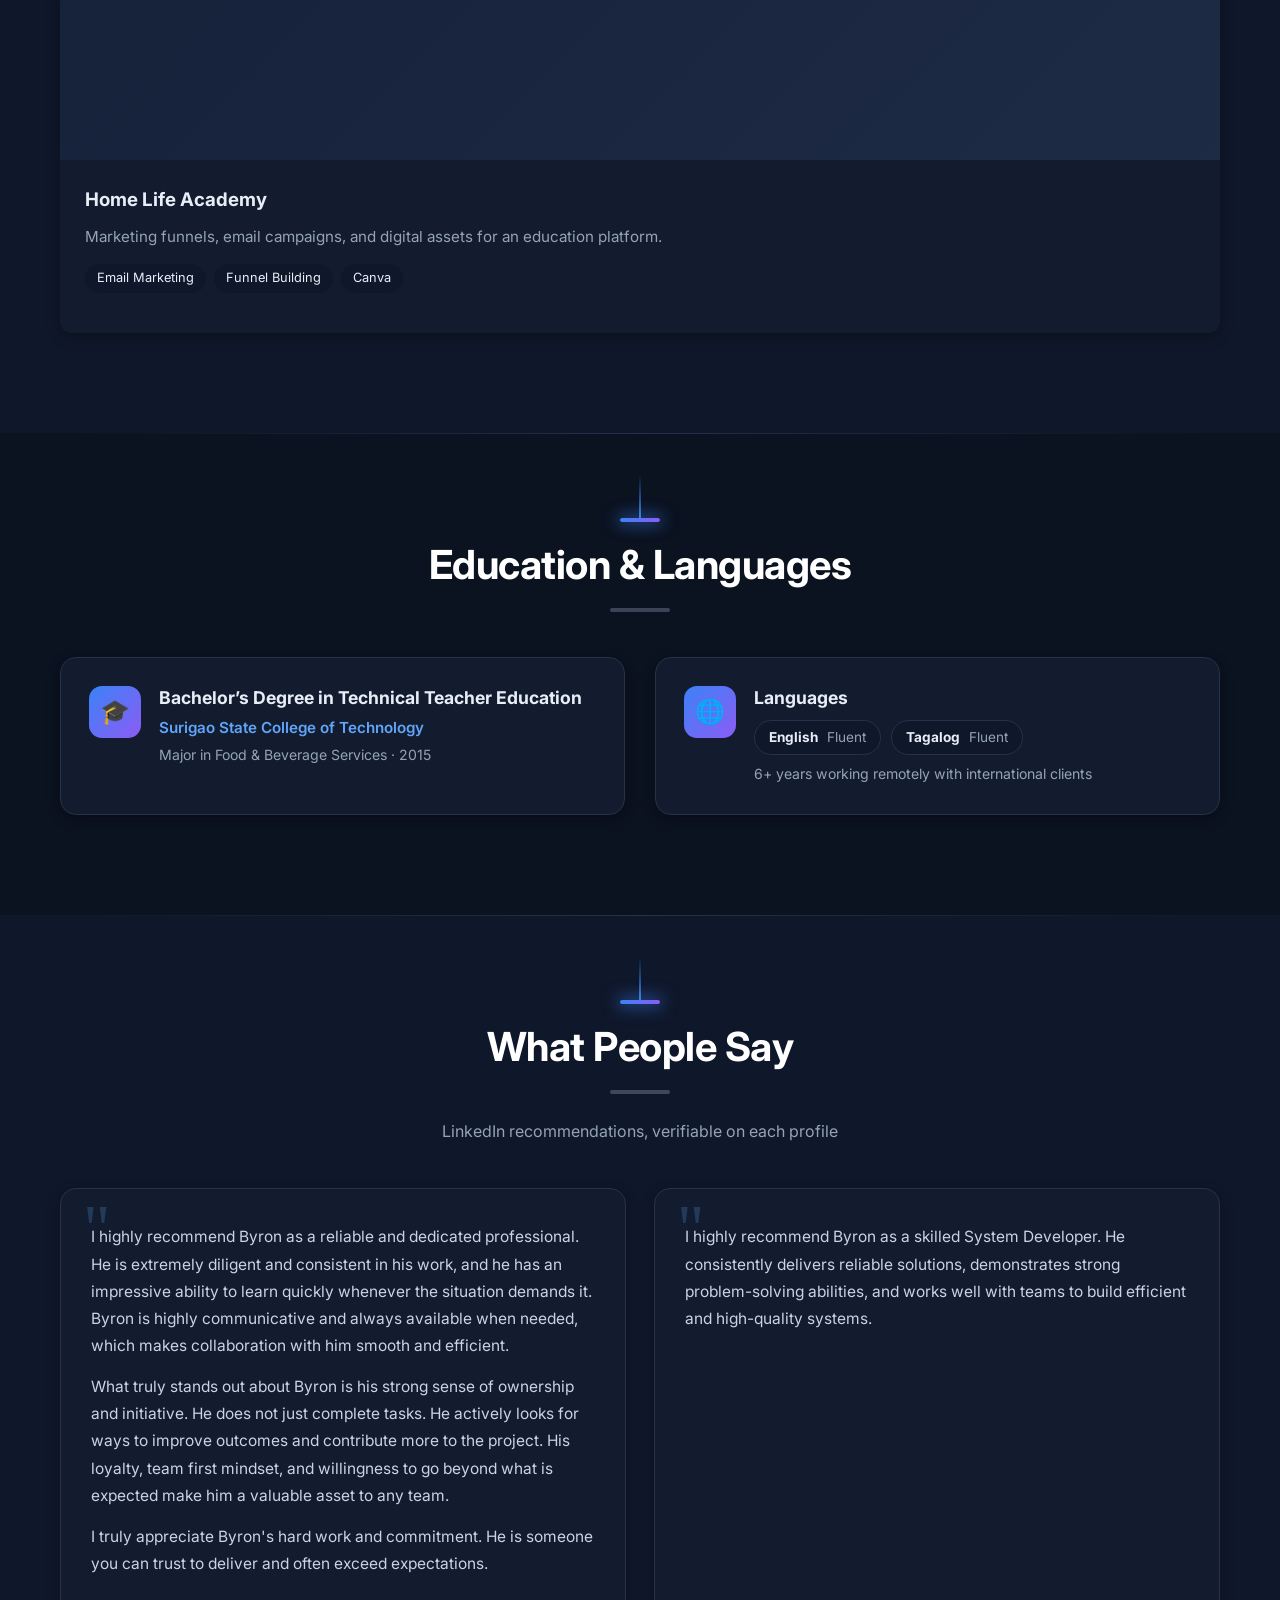
==== commit 26f9c442: "Bring back the Video Resume section with the YouTube video Co-Authored-By: Claude Opus 5.5 <noreply@" ====
--- a/index.html
+++ b/index.html
@@ -65,6 +65,7 @@
             <a href="#home" class="logo" aria-label="Byron Ong, back to top"><span class="logo-word">BYRON</span></a>
             <ul class="nav-links" style="display: flex; gap: 30px; list-style: none; margin: 0; padding: 0;">
                 <li><a href="#about">About</a></li>
+                <li><a href="#video-resume">Video Resume</a></li>
                 <li><a href="#experience">Experience</a></li>
                 <li><a href="#skills">Skills</a></li>
                 <li><a href="#projects">Projects</a></li>
@@ -230,6 +231,19 @@
         </div>
     </section>
 
+    <!-- Video resume: NEEDS TO BE UPDATED (Byron, 2026-11-20). Swap the YouTube ID when the new video is ready. -->
+    <section id="video-resume" class="section">
+        <div class="container">
+            <h2 class="section-title">Video Resume</h2>
+            <div class="video-resume-container">
+                <div class="video-wrapper">
+                    <iframe src="https://www.youtube-nocookie.com/embed/Nf964LJOByA" title="Byron Ong video resume" loading="lazy" allow="accelerometer; encrypted-media; gyroscope; picture-in-picture" referrerpolicy="strict-origin-when-cross-origin" allowfullscreen></iframe>
+                </div>
+                <p class="video-desc">Watch my introduction and learn more about my background</p>
+            </div>
+        </div>
+    </section>
+
     <section id="experience" class="section bg-light">
         <div class="container">
             <h2 class="section-title">Experience</h2>
@@ -1219,6 +1233,7 @@
                     <h4>Quick Links</h4>
                     <ul>
                         <li><a href="#about">About</a></li>
+                        <li><a href="#video-resume">Video Resume</a></li>
                         <li><a href="#experience">Experience</a></li>
                         <li><a href="#skills">Skills</a></li>
                         <li><a href="#projects">Projects</a></li>
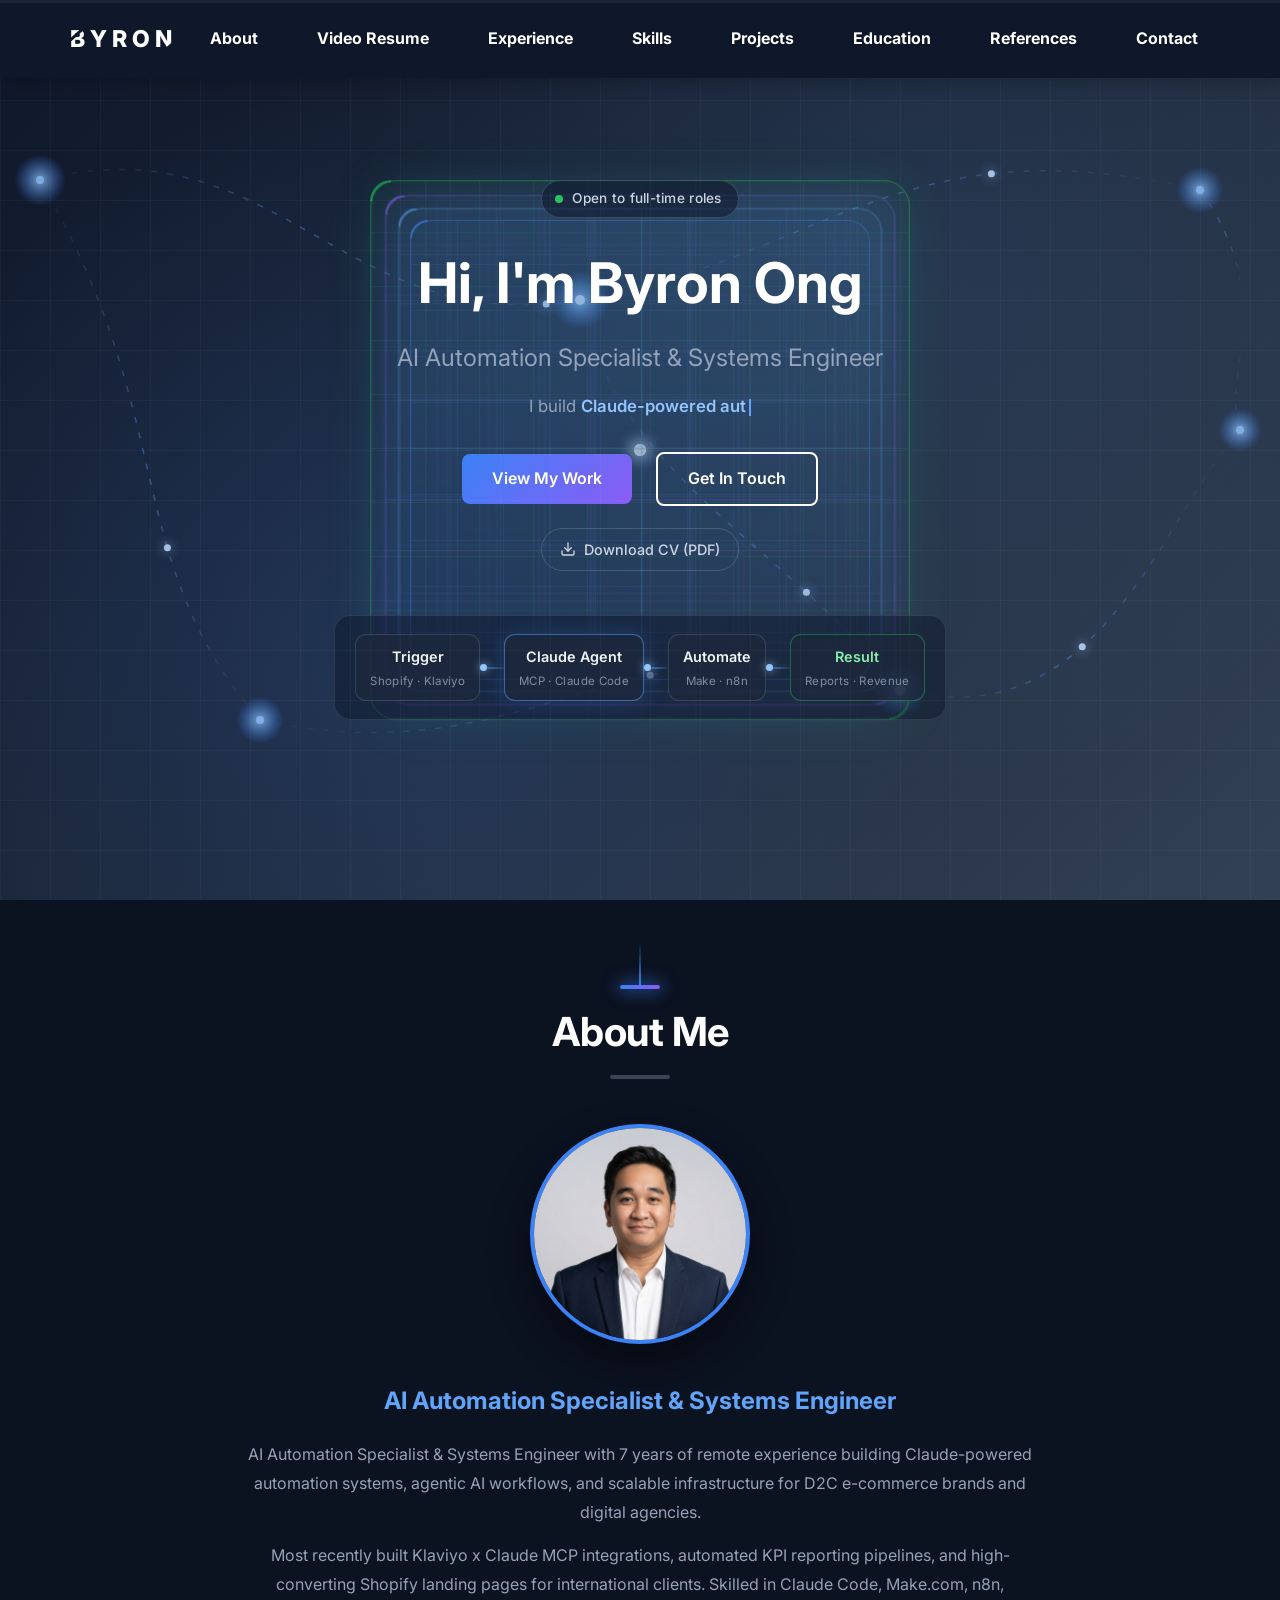
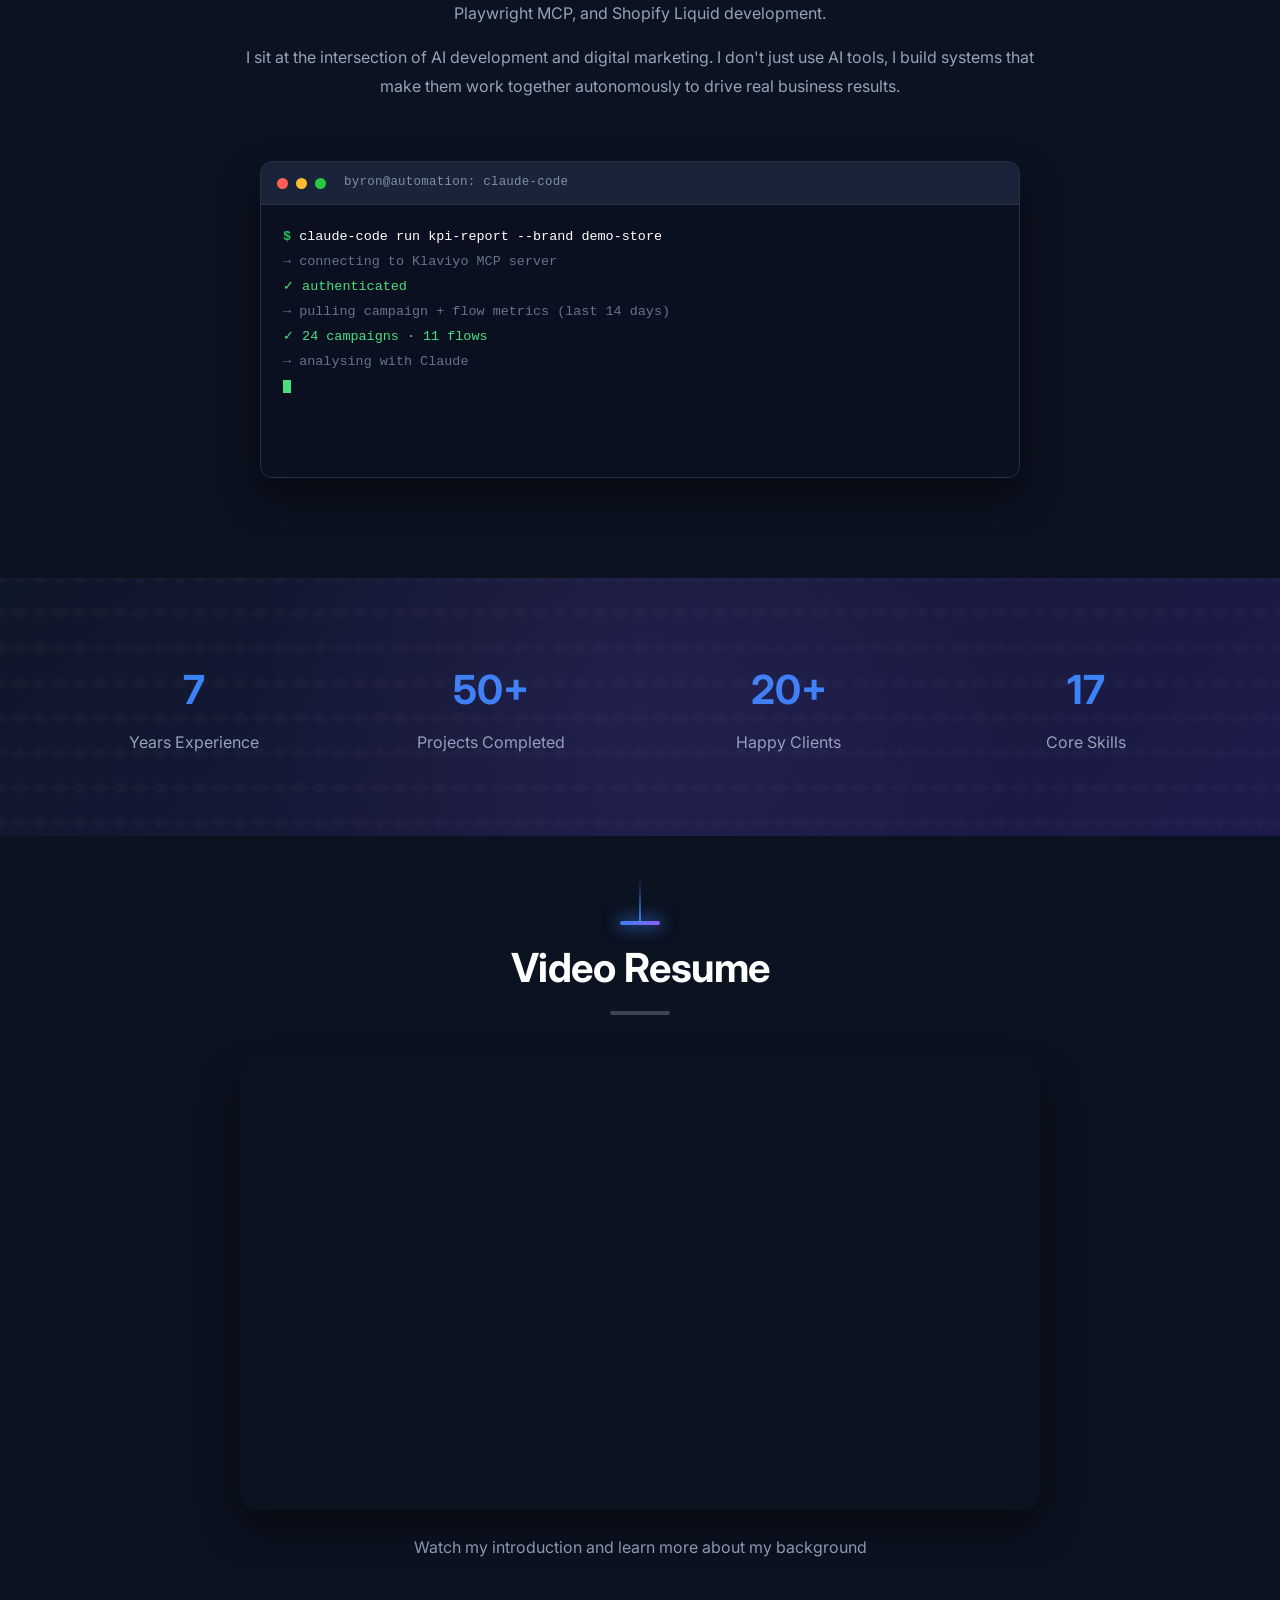
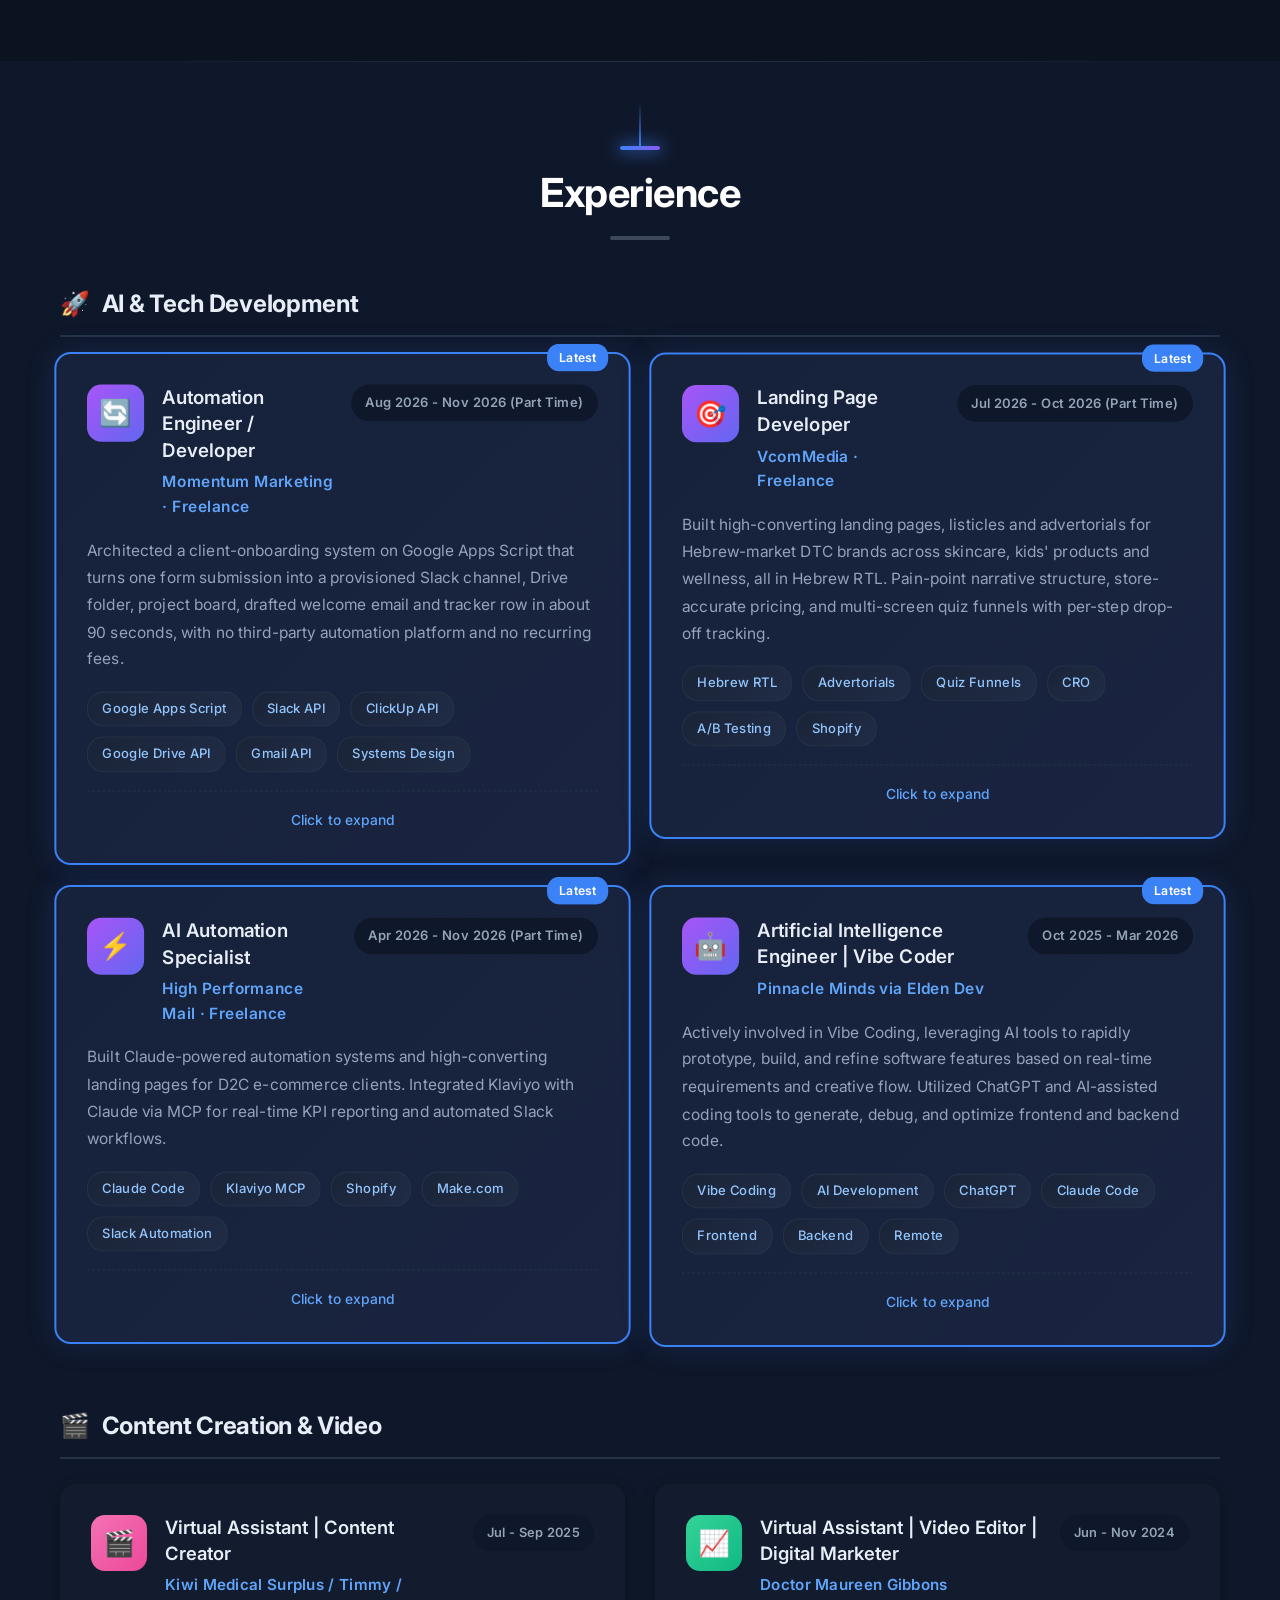
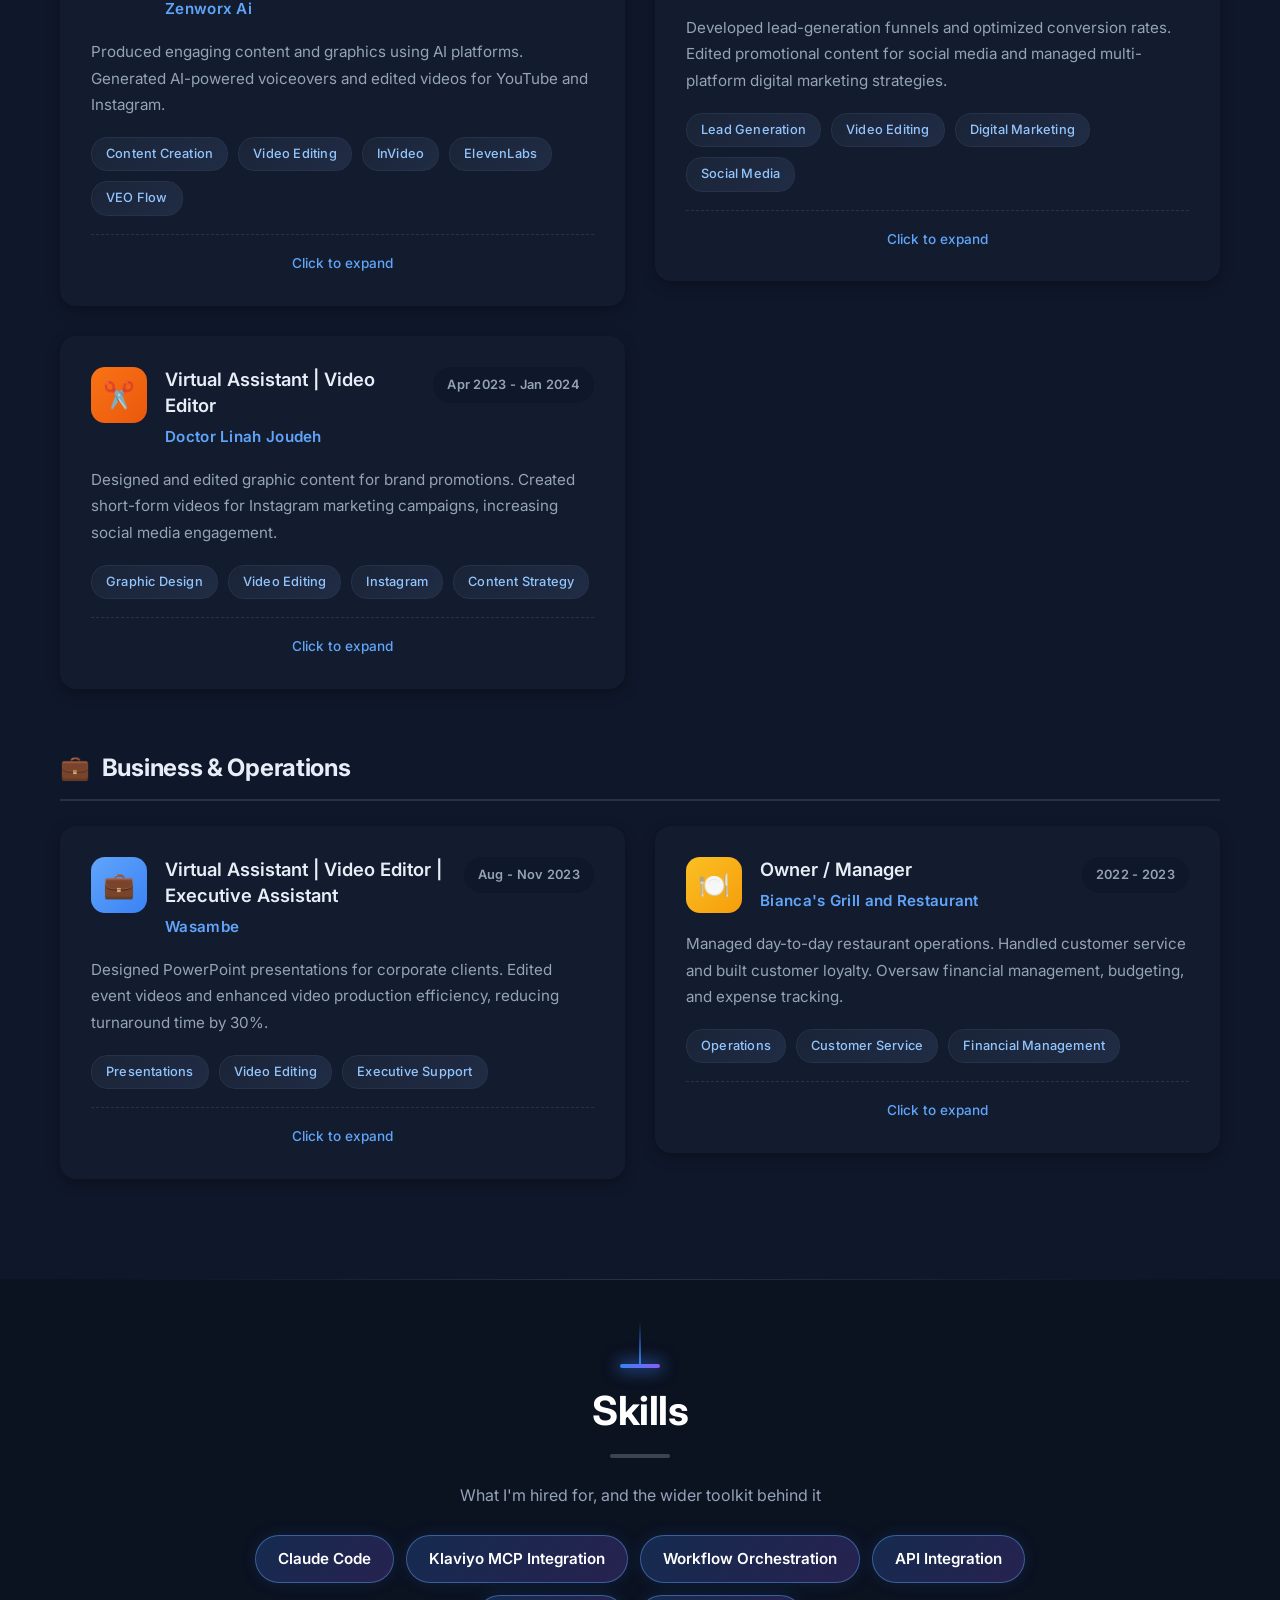
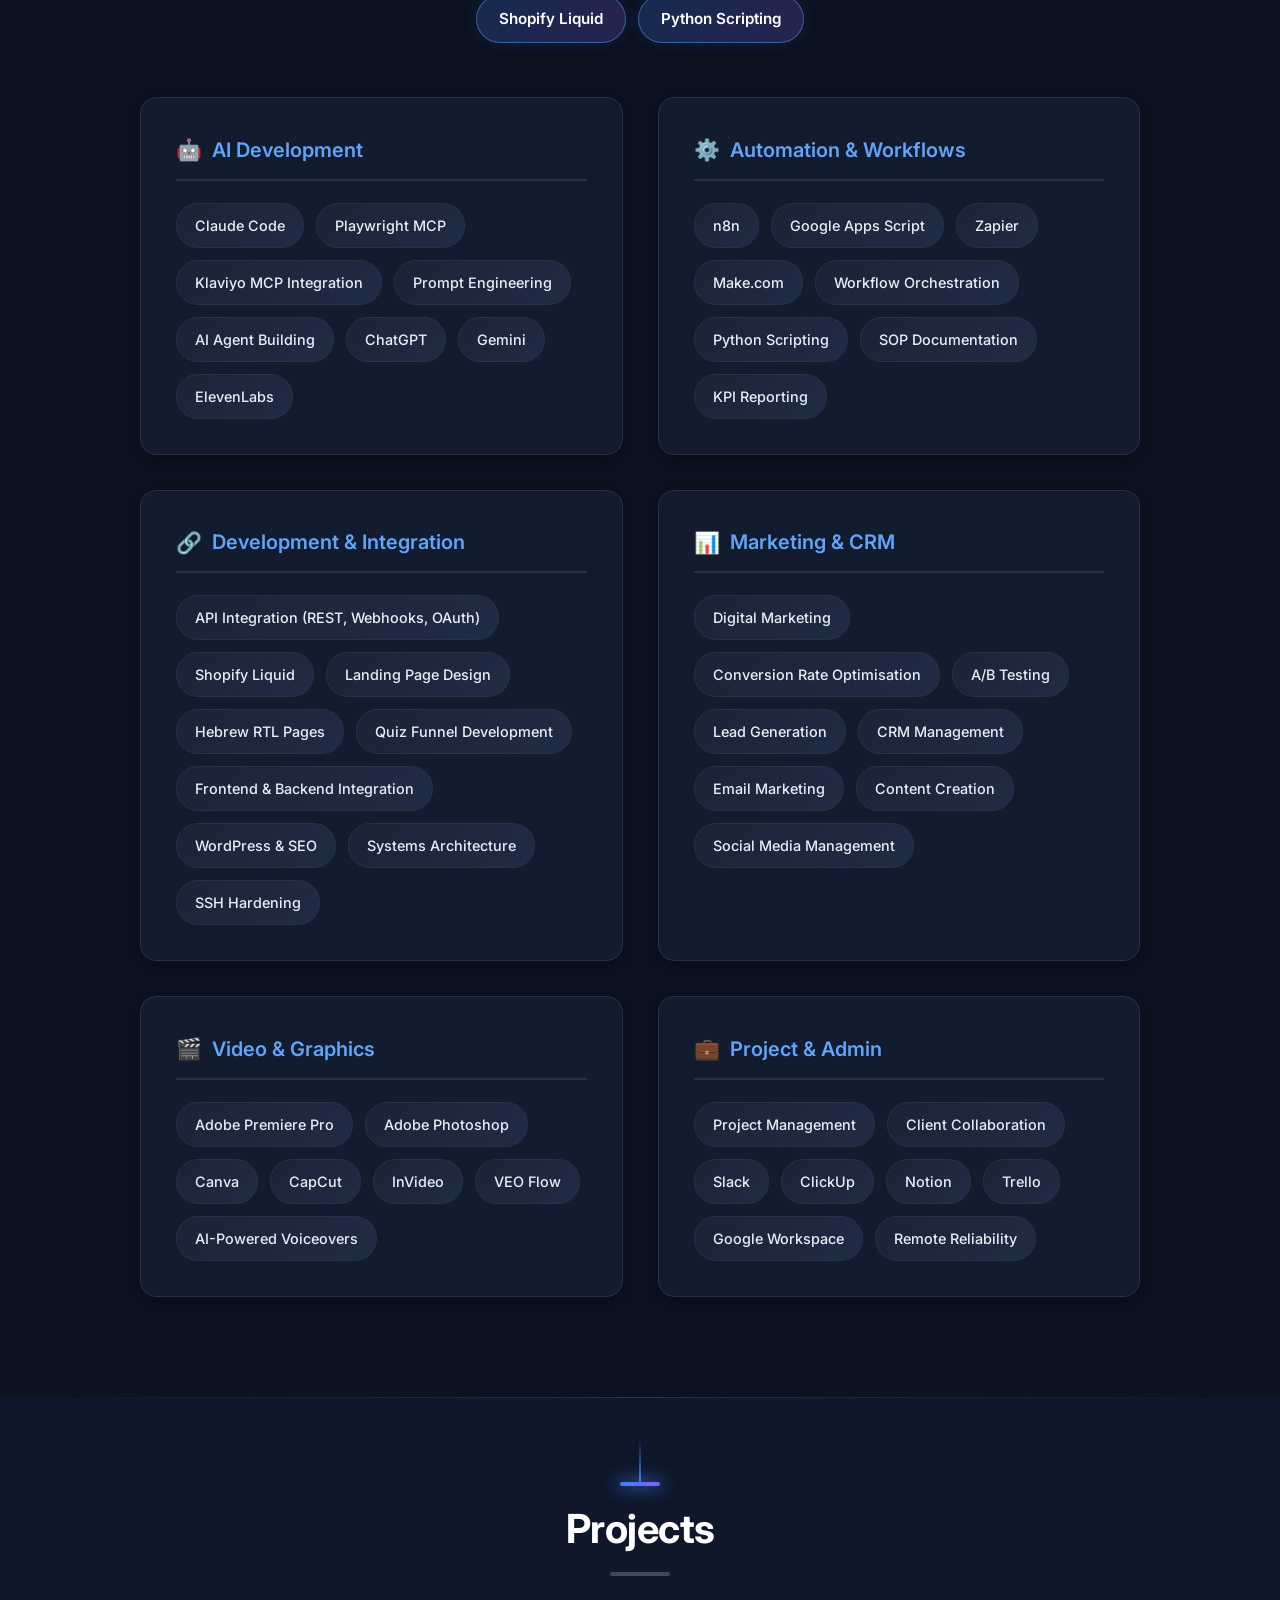
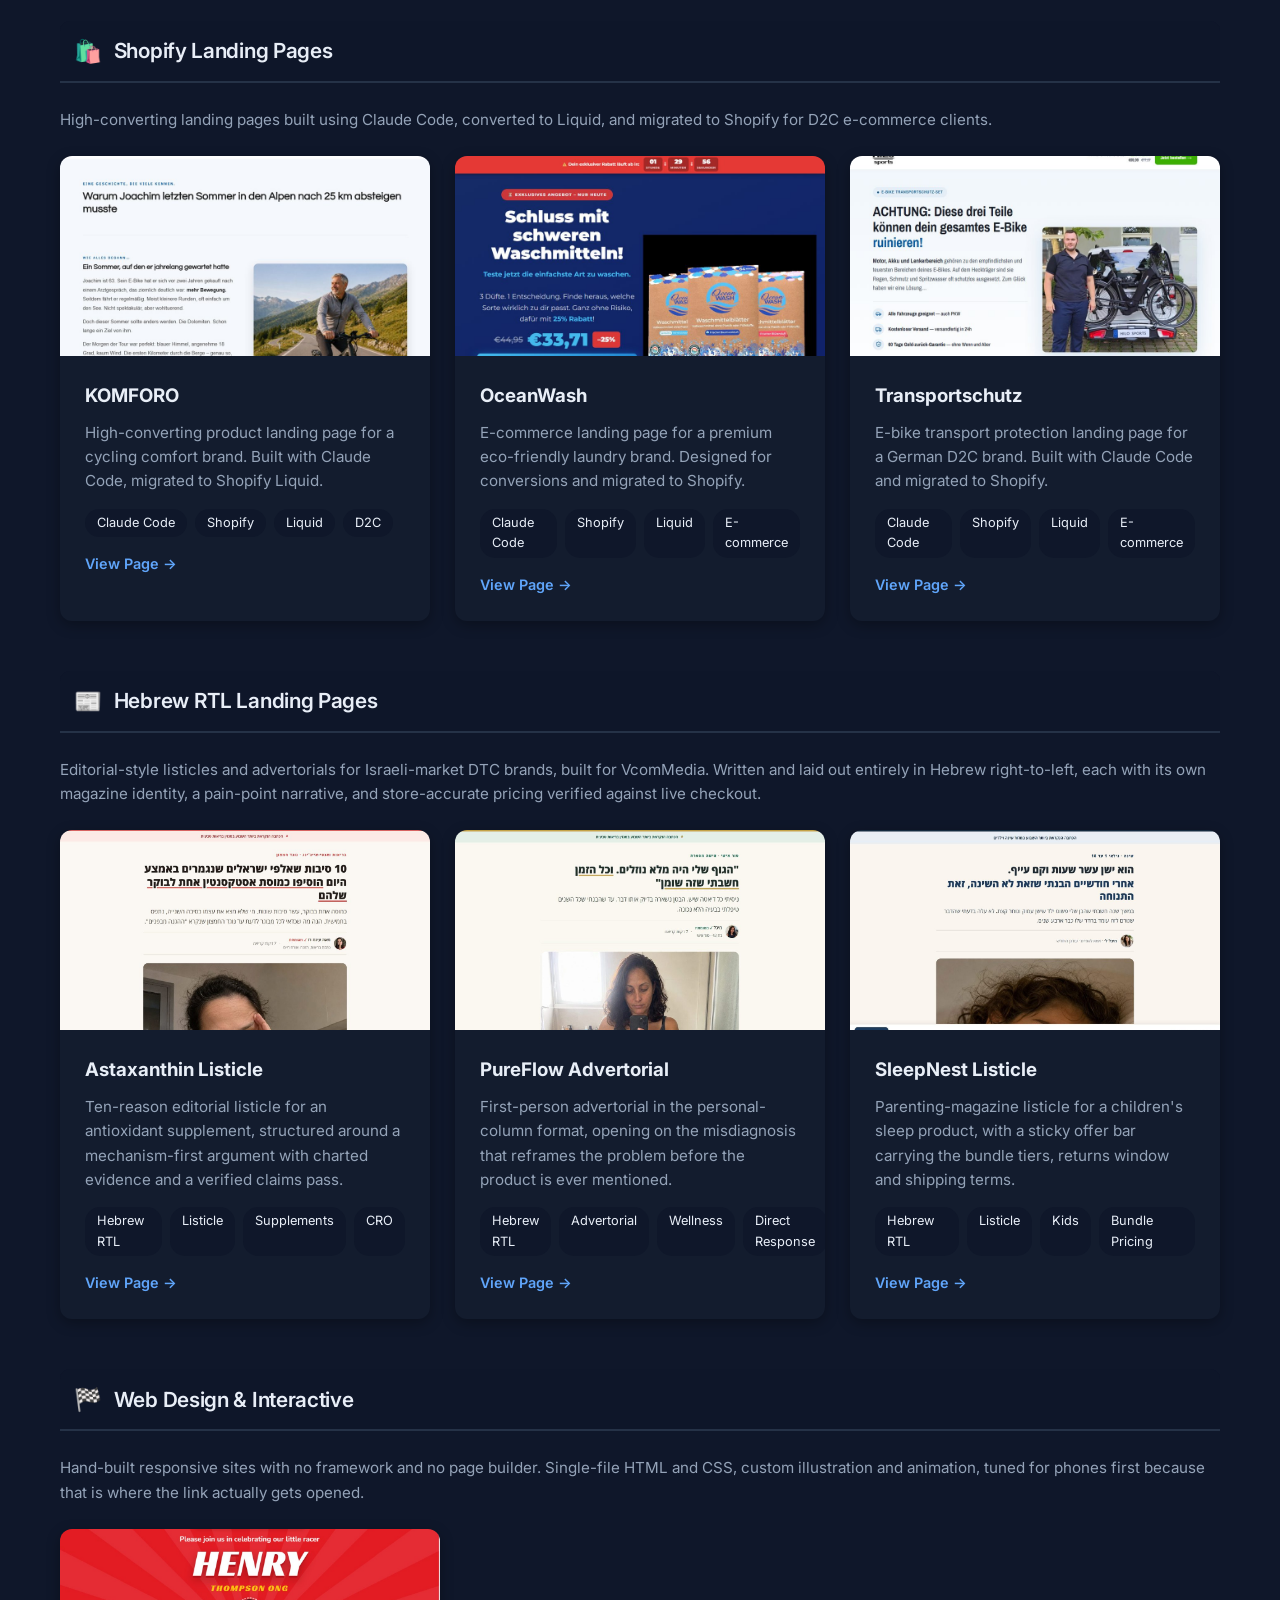
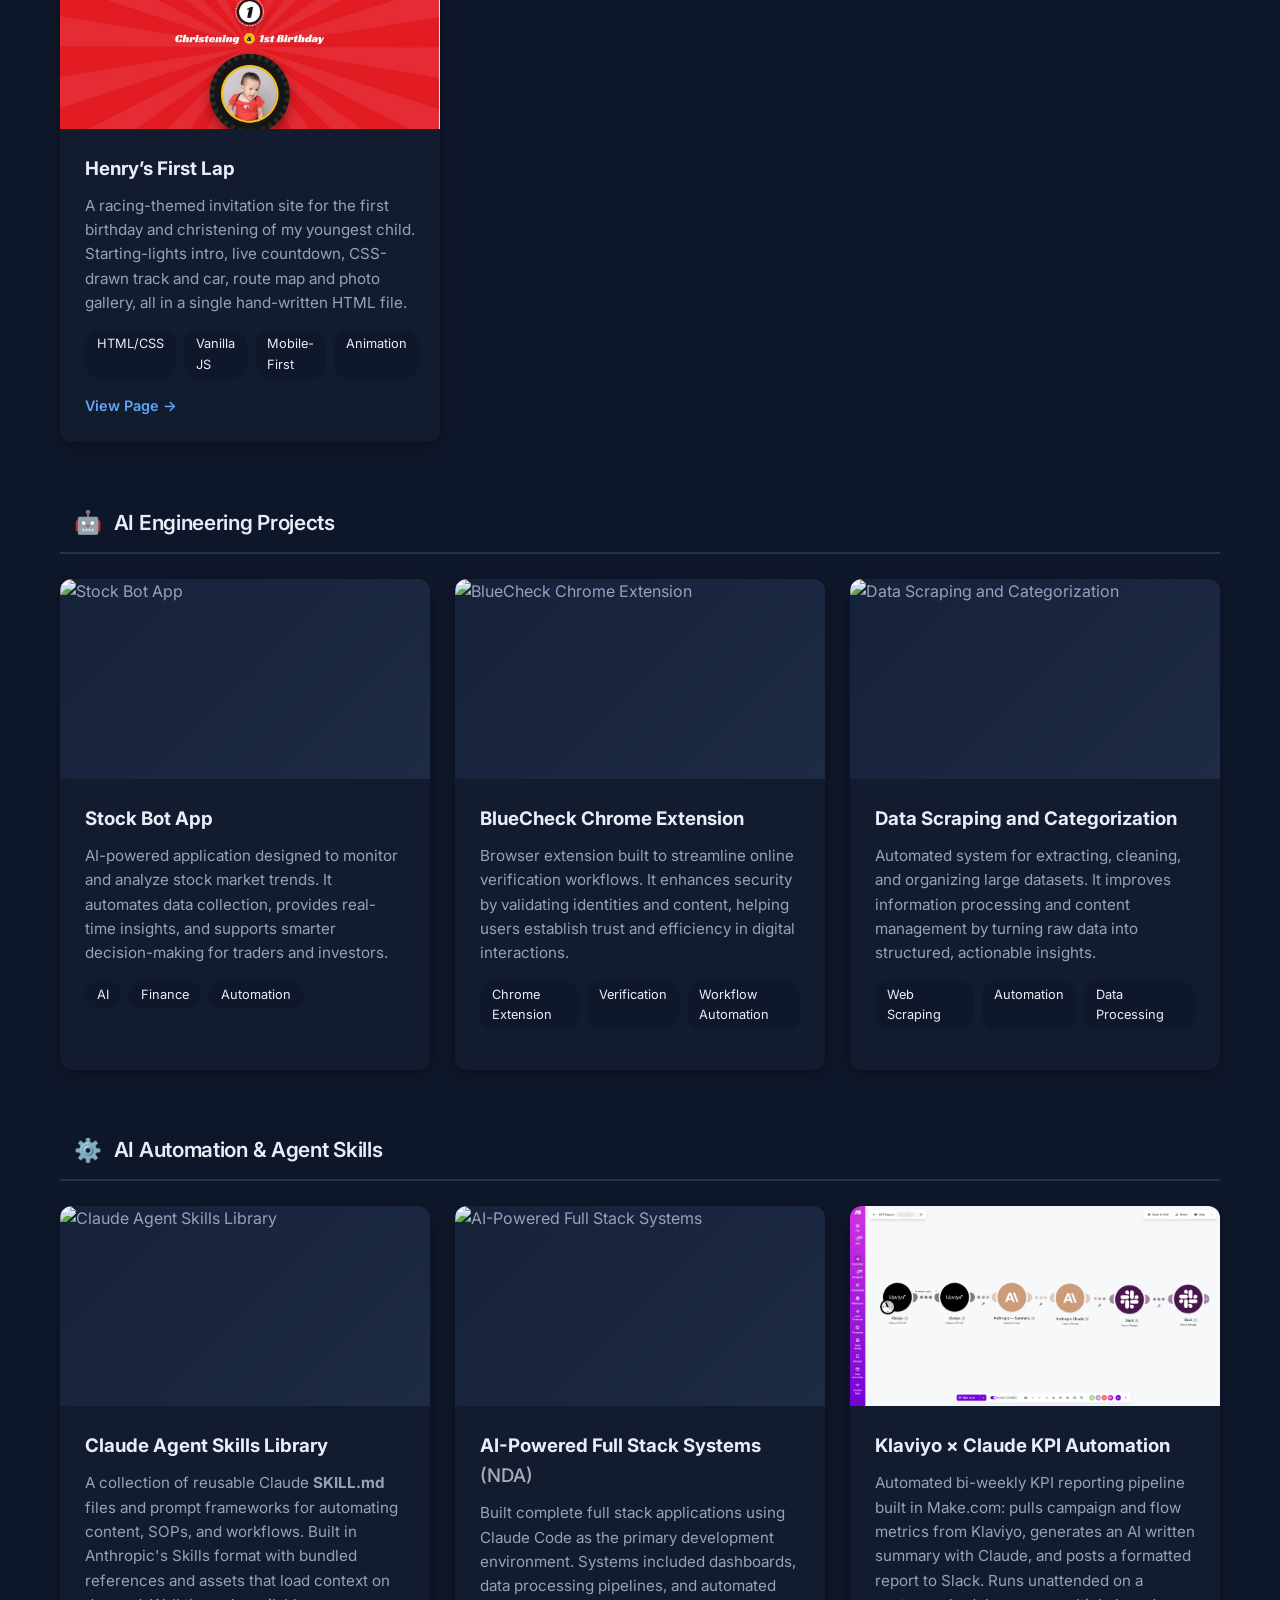
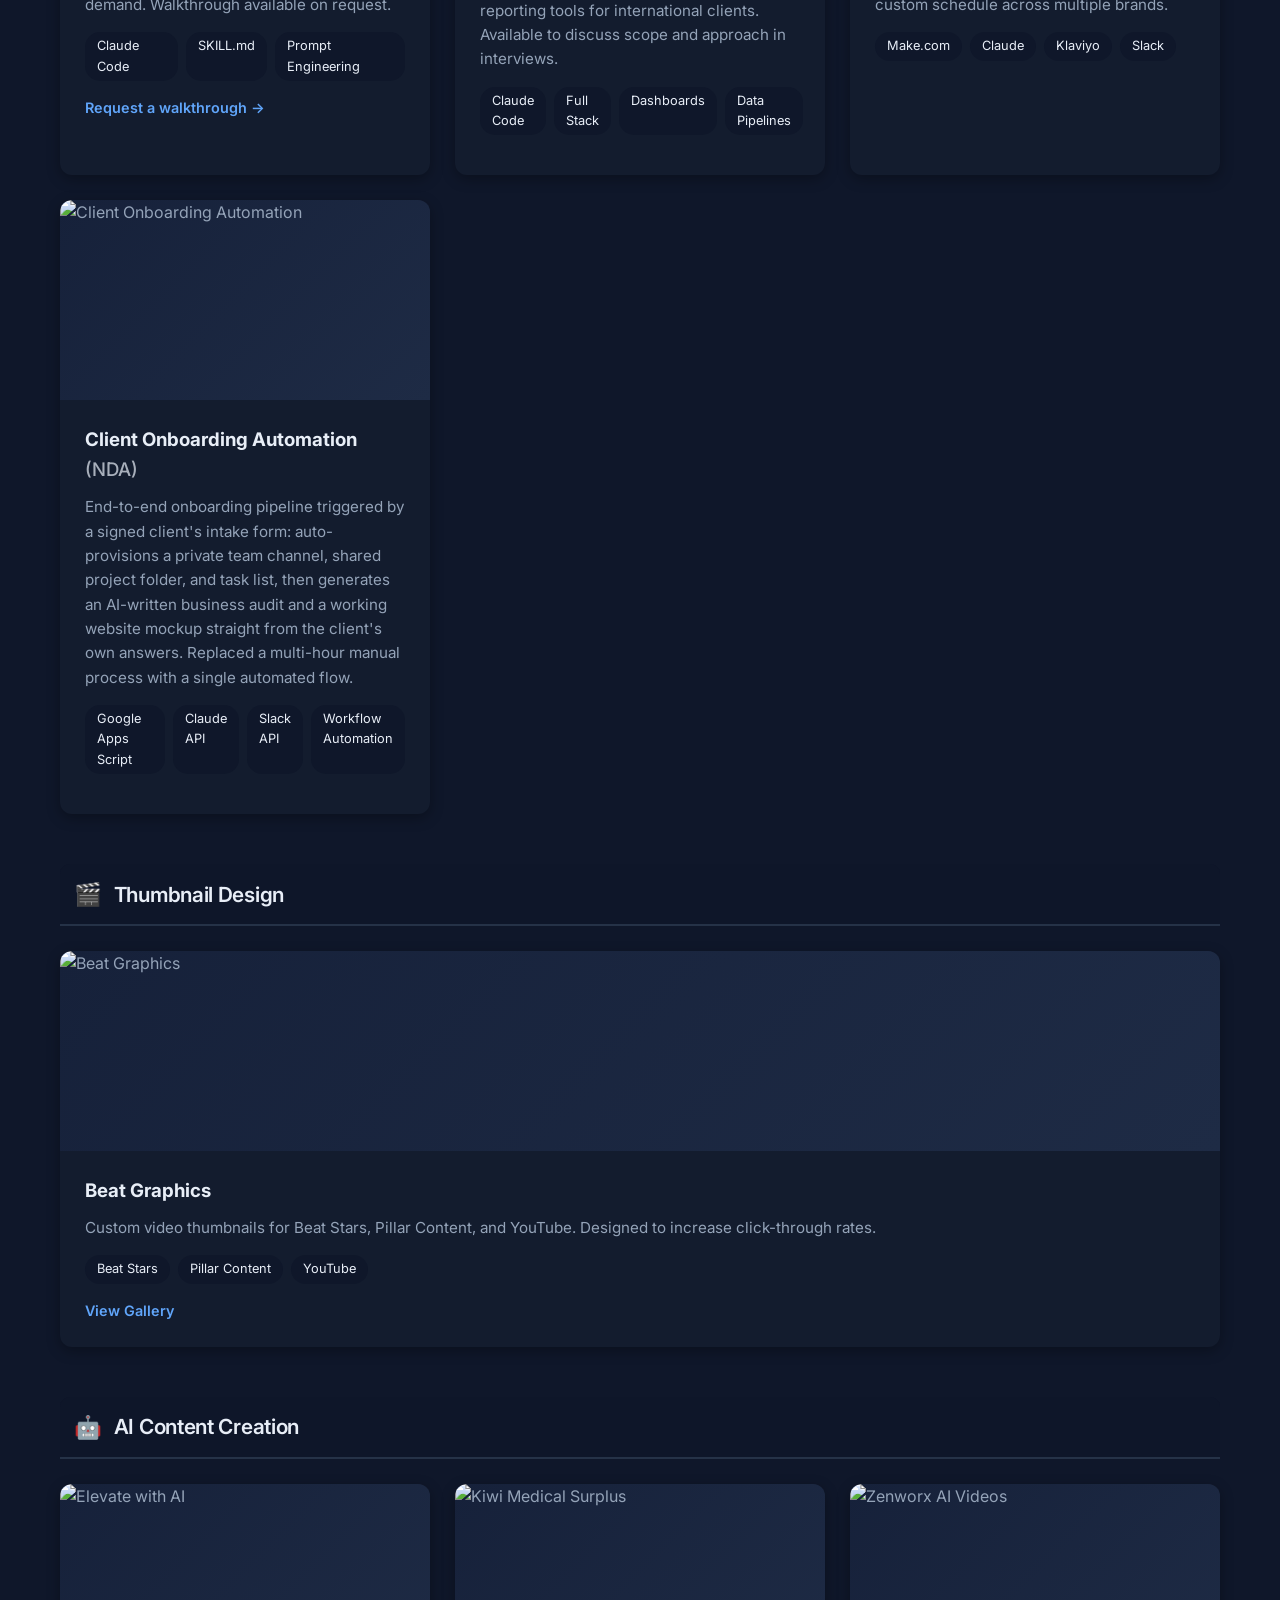
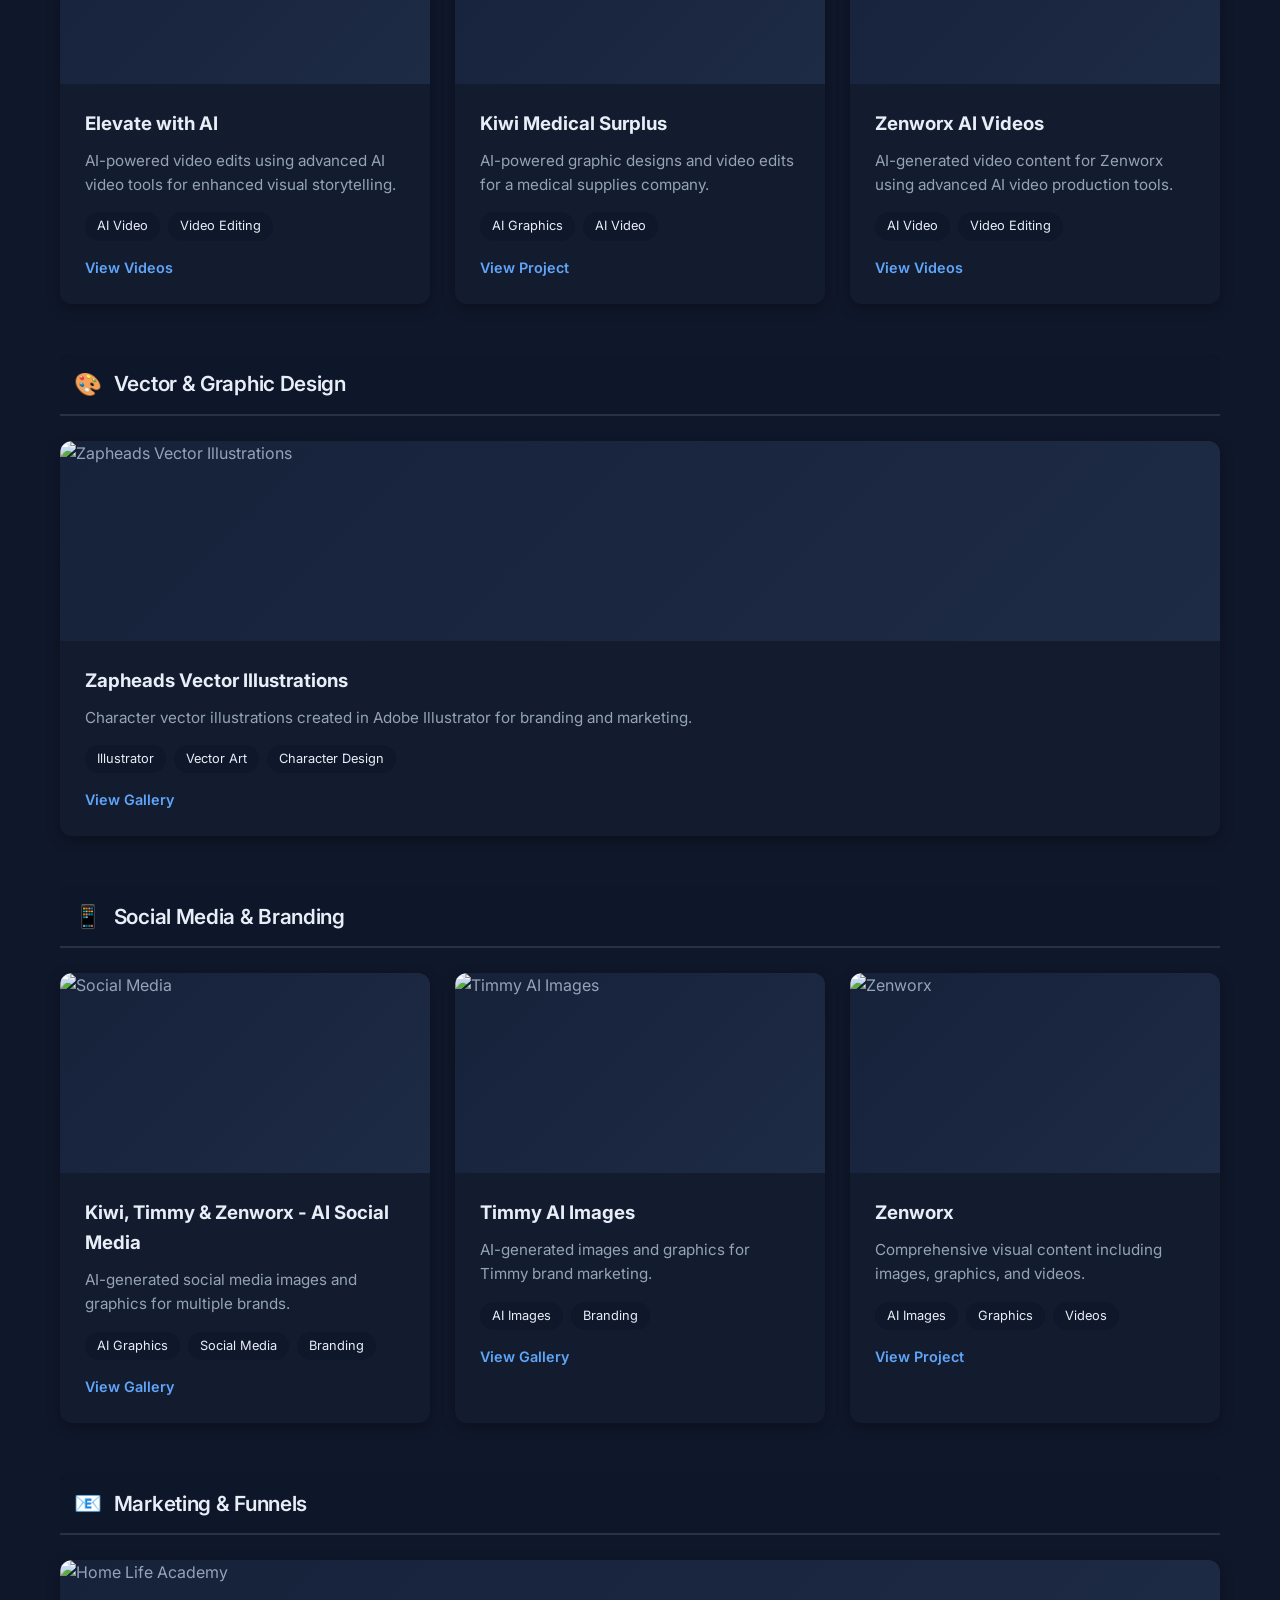
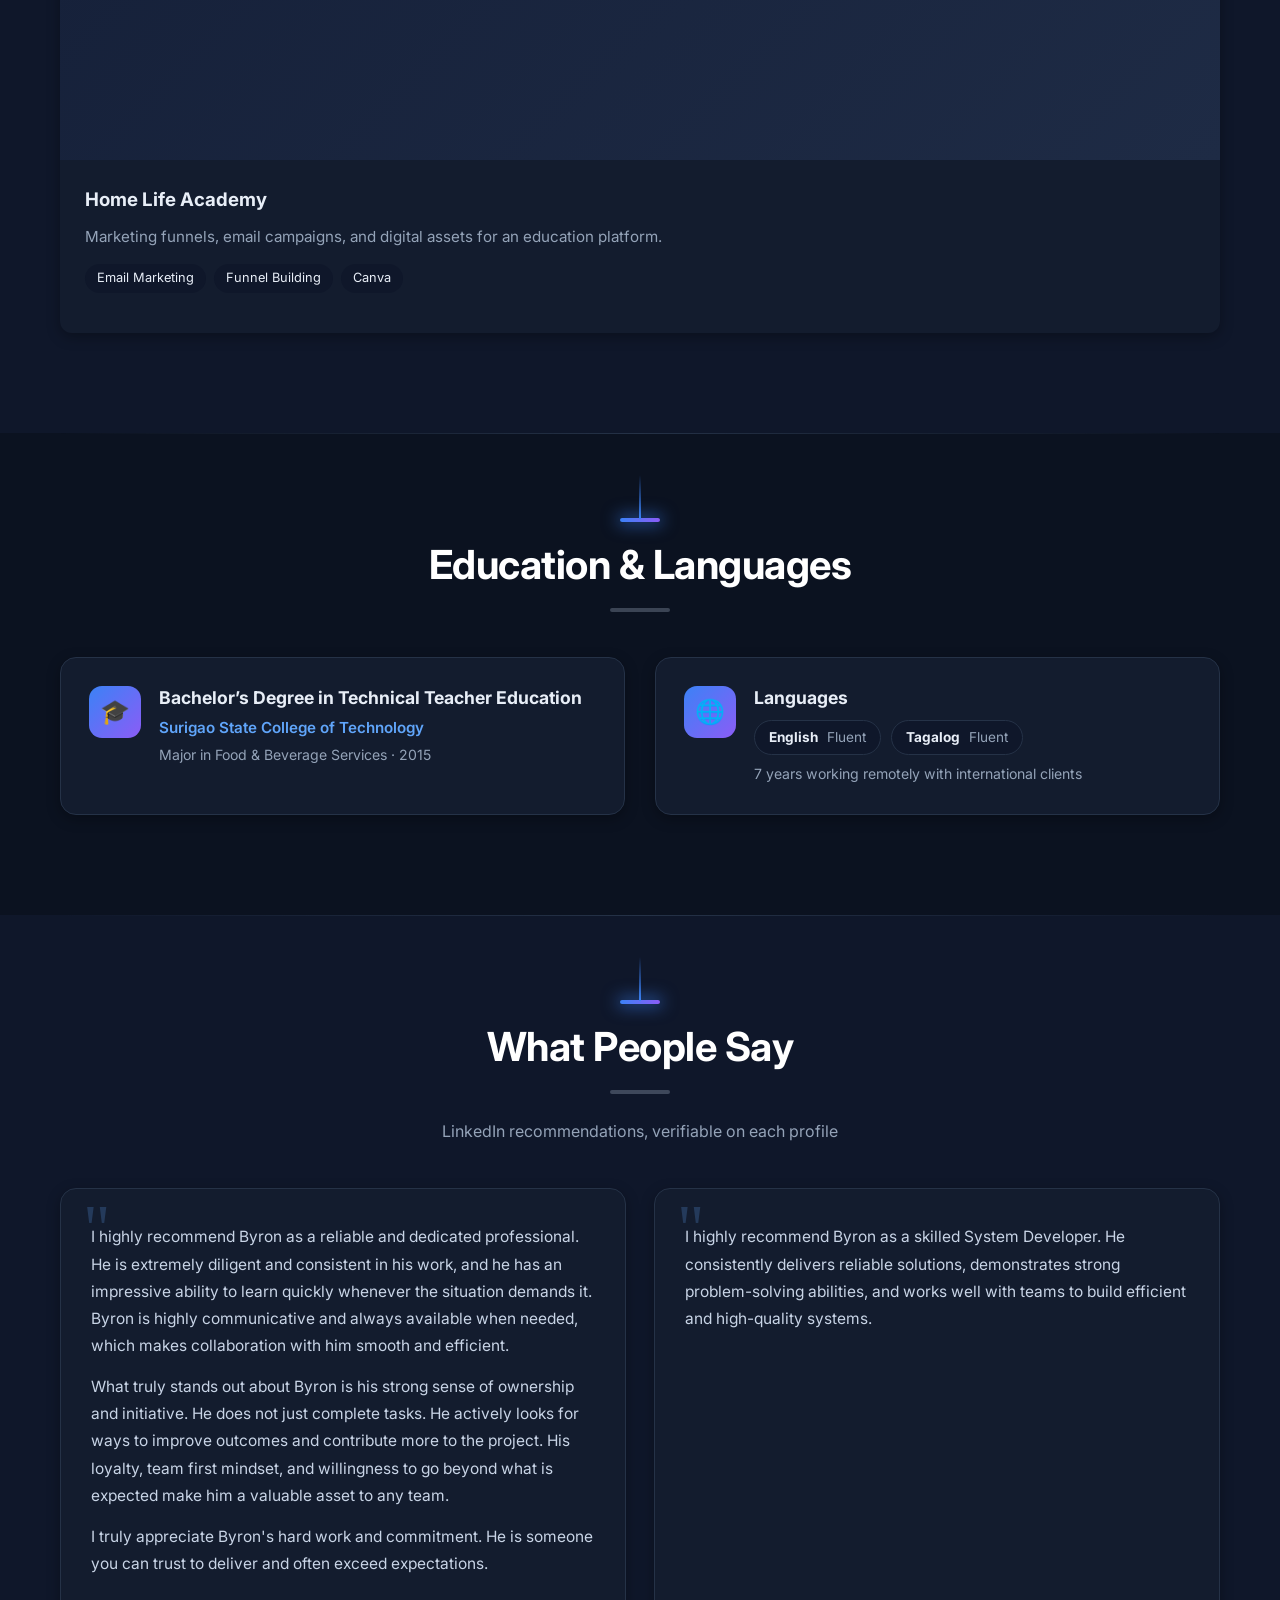
==== commit 594ed58d: "Update experience to 7 years Co-Authored-By: Claude Opus 5.5 <noreply@anthropic.com>" ====
--- a/index.html
+++ b/index.html
@@ -4,7 +4,7 @@
     <meta charset="UTF-8">
     <meta name="viewport" content="width=device-width, initial-scale=1.0">
     <title>Byron Ong | AI Automation Specialist &amp; Systems Engineer</title>
-    <meta name="description" content="AI Automation Specialist &amp; Systems Engineer with 6+ years of remote experience. I build Claude-powered automations, agentic AI workflows, and high-converting Shopify landing pages for D2C brands and agencies.">
+    <meta name="description" content="AI Automation Specialist &amp; Systems Engineer with 7 years of remote experience. I build Claude-powered automations, agentic AI workflows, and high-converting Shopify landing pages for D2C brands and agencies.">
     <meta name="author" content="Byron Ong">
     <link rel="canonical" href="https://byronong-maker.github.io/Portfolio/">
 
@@ -12,7 +12,7 @@
     <meta property="og:type" content="website">
     <meta property="og:site_name" content="Byron Ong">
     <meta property="og:title" content="Byron Ong | AI Automation Specialist &amp; Systems Engineer">
-    <meta property="og:description" content="I build Claude-powered automations, agentic AI workflows, and high-converting Shopify landing pages. 6+ years remote, 50+ projects delivered.">
+    <meta property="og:description" content="I build Claude-powered automations, agentic AI workflows, and high-converting Shopify landing pages. 7 years remote, 50+ projects delivered.">
     <meta property="og:url" content="https://byronong-maker.github.io/Portfolio/">
     <meta property="og:image" content="https://byronong-maker.github.io/Portfolio/assets/og-cover.png">
     <meta property="og:image:width" content="1200">
@@ -22,7 +22,7 @@
     <!-- Twitter/X card -->
     <meta name="twitter:card" content="summary_large_image">
     <meta name="twitter:title" content="Byron Ong | AI Automation Specialist &amp; Systems Engineer">
-    <meta name="twitter:description" content="I build Claude-powered automations, agentic AI workflows, and high-converting Shopify landing pages. 6+ years remote, 50+ projects delivered.">
+    <meta name="twitter:description" content="I build Claude-powered automations, agentic AI workflows, and high-converting Shopify landing pages. 7 years remote, 50+ projects delivered.">
     <meta name="twitter:image" content="https://byronong-maker.github.io/Portfolio/assets/og-cover.png">
 
     <link rel="icon" href="assets/favicon.svg" type="image/svg+xml">
@@ -191,7 +191,7 @@
                 </div>
                 <div class="about-text">
                     <h3>AI Automation Specialist & Systems Engineer</h3>
-                    <p>AI Automation Specialist & Systems Engineer with 6+ years of remote experience building Claude-powered automation systems, agentic AI workflows, and scalable infrastructure for D2C e-commerce brands and digital agencies.</p>
+                    <p>AI Automation Specialist & Systems Engineer with 7 years of remote experience building Claude-powered automation systems, agentic AI workflows, and scalable infrastructure for D2C e-commerce brands and digital agencies.</p>
                     <p>Most recently built Klaviyo x Claude MCP integrations, automated KPI reporting pipelines, and high-converting Shopify landing pages for international clients. Skilled in Claude Code, Make.com, n8n, Playwright MCP, and Shopify Liquid development.</p>
                     <p>I sit at the intersection of AI development and digital marketing. I don't just use AI tools, I build systems that make them work together autonomously to drive real business results.</p>
                 </div>
@@ -212,7 +212,7 @@
         <div class="container">
             <div class="stats-grid">
                 <div class="stat-item">
-                    <span class="stat-number">6+</span>
+                    <span class="stat-number">7</span>
                     <span class="stat-label">Years Experience</span>
                 </div>
                 <div class="stat-item">
@@ -1096,7 +1096,7 @@
                             <span class="edu-lang"><strong>English</strong> Fluent</span>
                             <span class="edu-lang"><strong>Tagalog</strong> Fluent</span>
                         </div>
-                        <p class="edu-meta">6+ years working remotely with international clients</p>
+                        <p class="edu-meta">7 years working remotely with international clients</p>
                     </div>
                 </div>
             </div>
